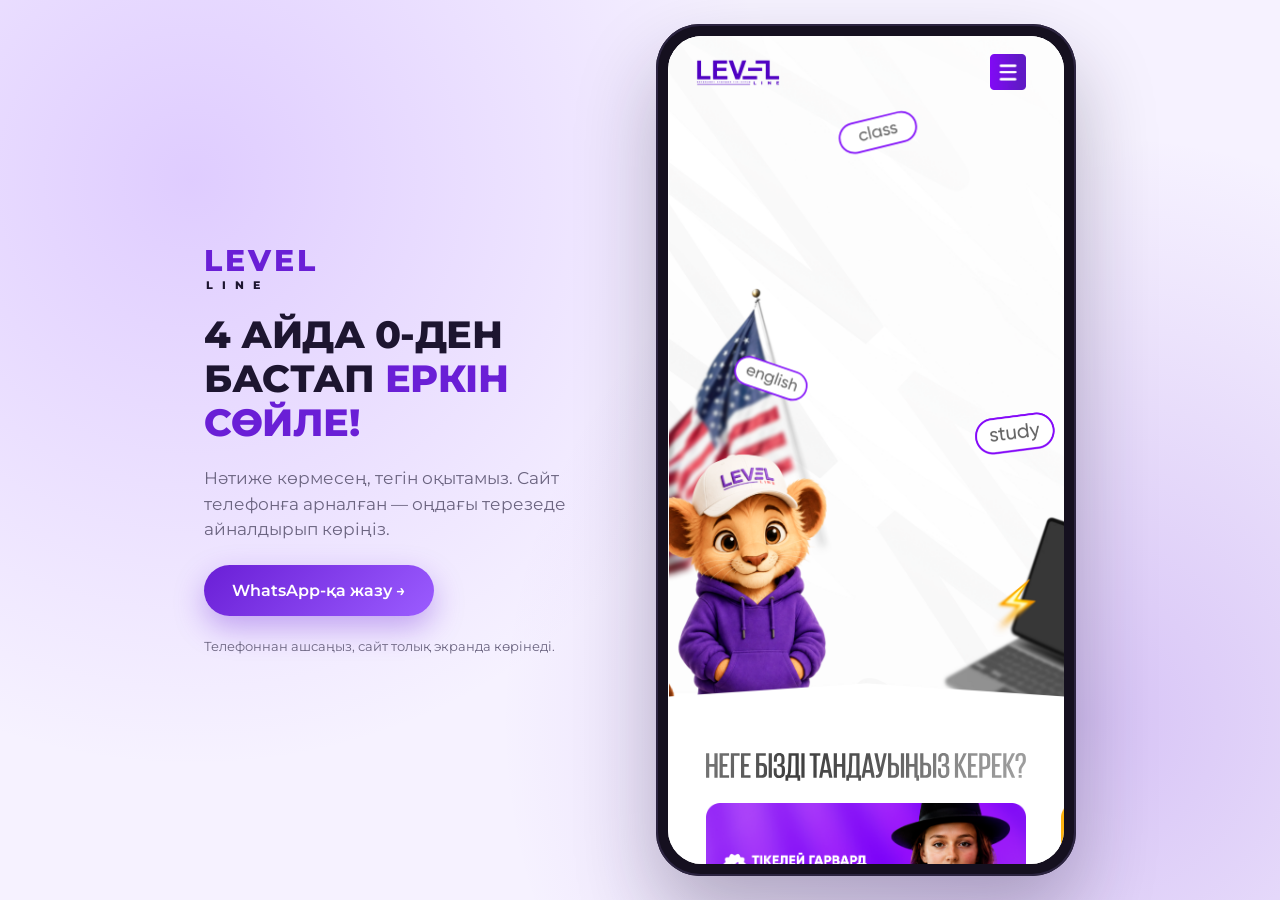
==== index.html @ 5b071d93 "LEVEL LINE сайтының Tilda-дан көшірмесі + компьютер нұсқасы Co-Authored-By: Claude Opus 5.5 <noreply" ====
<!DOCTYPE html> <html> <head><script>
(function(){
  var framed = window.self !== window.top;
  // Компьютерде (кең экран) — телефон терезесі бар бетке
  if (!framed && window.innerWidth >= 760) { location.replace('desktop.html' + location.hash); return; }
  // Терезе ішінде сыртқы сілтемелер (WhatsApp, YouTube) жаңа бетте ашылсын
  if (framed) document.addEventListener('click', function(e){
    var a = e.target.closest && e.target.closest('a[href^="http"]');
    if (a) a.target = '_blank';
  }, true);
})();
</script>
 <meta charset="utf-8" /> <meta http-equiv="Content-Type" content="text/html; charset=utf-8" /> <meta name="viewport" content="width=device-width, initial-scale=1.0" /> <!--metatextblock--> <title>LEVEL LINE</title> <meta property="og:url" content="./" /> <meta property="og:title" content="LEVEL LINE" /> <meta property="og:description" content="" /> <meta property="og:type" content="website" /> <link rel="canonical" href="./"> <!--/metatextblock--> <meta name="format-detection" content="telephone=no" /> <meta http-equiv="x-dns-prefetch-control" content="on"> <link rel="dns-prefetch" href="https://ws.tildacdn.com"> <link rel="dns-prefetch" href="https://static.tildacdn.pro"> <!--favicons--> <link rel="shortcut icon" href="img/tildafavicon.ico" type="image/x-icon"/> <!--/favicons--> <!-- Assets --> <script src="js/tilda-fallback-1.0.min.js" async charset="utf-8"></script> <link rel="stylesheet" href="css/tilda-grid-3.0.min.css" type="text/css" media="all" onerror="this.loaderr='y';"/> <link rel="stylesheet" href="css/tilda-blocks-page247518203.min.css" type="text/css" media="all" onerror="this.loaderr='y';" /> <link rel="preconnect" href="https://fonts.gstatic.com"> <link href="https://fonts.googleapis.com/css2?family=Montserrat:wght@100..900&subset=latin,cyrillic" rel="stylesheet"> <link rel="stylesheet" href="css/tilda-animation-2.0.min.css" type="text/css" media="all" onerror="this.loaderr='y';" /> <link rel="stylesheet" href="css/tilda-menusub-1.1.min.css" type="text/css" media="all" onerror="this.loaderr='y';" /> <link rel="stylesheet" href="css/tilda-menu-widgeticons-1.0.min.css" type="text/css" media="all" onerror="this.loaderr='y';" /> <link rel="stylesheet" href="css/tilda-slds-1.4.min.css" type="text/css" media="print" onload="this.media='all';" onerror="this.loaderr='y';" /> <noscript><link rel="stylesheet" href="css/tilda-slds-1.4.min.css" type="text/css" media="all" /></noscript> <link rel="stylesheet" href="css/tilda-zero-gallery-1.0.min.css" type="text/css" media="all" onerror="this.loaderr='y';" /> <script nomodule src="js/tilda-polyfill-1.0.min.js" charset="utf-8"></script> <script type="text/javascript">function t_onReady(func) {if(document.readyState!='loading') {func();} else {document.addEventListener('DOMContentLoaded',func);}}
function t_onFuncLoad(funcName,okFunc,time) {if(typeof window[funcName]==='function') {okFunc();} else {setTimeout(function() {t_onFuncLoad(funcName,okFunc,time);},(time||100));}}window.tildaApiServiceRootDomain="tildaapi.pro";function t396_initialScale(t){var e=document.getElementById("rec"+t);if(e){var i=e.querySelector(".t396__artboard");if(i){window.tn_scale_initial_window_width||(window.tn_scale_initial_window_width=document.documentElement.clientWidth);var a=window.tn_scale_initial_window_width,l=[],n,r=i.getAttribute("data-artboard-screens");if(r){r=r.split(",");for(var o=0;o<r.length;o++)l[o]=parseInt(r[o],10)}else l=[320,480,640,960,1200];for(var o=0;o<l.length;o++){var _=l[o];a>=_&&(n=_)}var d="edit"===window.allrecords.getAttribute("data-tilda-mode"),s="center"===t396_scaleInitial__getFieldValue(i,"valign",n,l),c="grid"===t396_scaleInitial__getFieldValue(i,"upscale",n,l),u=t396_scaleInitial__getFieldValue(i,"height_vh",n,l),g=t396_scaleInitial__getFieldValue(i,"height",n,l),w=!!window.opr&&!!window.opr.addons||!!window.opera||-1!==navigator.userAgent.indexOf(" OPR/");if(!d&&s&&!c&&!u&&g&&!w){var f=parseFloat((a/n).toFixed(3)),h=[i,i.querySelector(".t396__carrier"),i.querySelector(".t396__filter")],v=Math.floor(parseInt(g,10)*f)+"px",p;i.style.setProperty("--initial-scale-height",v);for(var o=0;o<h.length;o++)h[o].style.setProperty("height","var(--initial-scale-height)");t396_scaleInitial__getElementsToScale(i,n,l).forEach((function(t){t.style.zoom=f}))}}}}function t396_scaleInitial__getElementsToScale(t,e,i){return t?Array.prototype.slice.call(t.children).filter((function(t){if(!t)return!1;if(!t.classList.contains("t396__elem")&&!t.classList.contains("t396__group"))return!1;if(!t.querySelector(".tn-molecule, .tn-atom"))return!1;var a=!t.getAttribute("data-elem-type")&&t.classList.contains("tn-group"),l=t396_scaleInitial__getFieldValue(t,"container",e,i);return!l&&a&&(l="grid"),"grid"===l})):[]}function t396_scaleInitial__getFieldValue(t,e,i,a){if(!t)return null;var l=a[a.length-1],n=t.getAttribute(t396_scaleInitial__getFieldAttribute(t,e,i,l));if(null===n)for(var r=0;r<a.length;r++){var o=a[r];if(!(o<=i)&&null!==(n=t.getAttribute(t396_scaleInitial__getFieldAttribute(t,e,o,l))))break}return n}function t396_scaleInitial__getFieldAttribute(t,e,i,a){var l=["widthmode","heightmode","flex"],n=t.classList.contains("t396__artboard"),r=!n&&t.classList.contains("tn-group"),o="data-field-";n&&(o="data-artboard-"),r&&(o="data-group-");var _="-value",d;return(n||r&&-1!==l.indexOf(e))&&(_=""),o+e+(i===a?"":"-res-"+i)+_}window.TN_SCALE_INITIAL_VER="1.0",window.tn_scale_initial_window_width=null;if(navigator.userAgent.indexOf('Android')!==-1) {var l=document.createElement('link');l.rel='stylesheet';l.href='css/fonts-arial.css';l.media='all';document.getElementsByTagName('head')[0].appendChild(l);}</script> <script src="js/jquery-1.10.2.min.js" charset="utf-8" onerror="this.loaderr='y';"></script> <script src="js/tilda-scripts-3.0.min.js" charset="utf-8" defer onerror="this.loaderr='y';"></script> <script src="js/tilda-blocks-page247518203.min.js" charset="utf-8" async onerror="this.loaderr='y';"></script> <script src="js/tilda-lazyload-1.0.min.js" charset="utf-8" async onerror="this.loaderr='y';"></script> <script src="js/tilda-animation-2.0.min.js" charset="utf-8" async onerror="this.loaderr='y';"></script> <script src="js/tilda-zero-1.2.min.js" charset="utf-8" async onerror="this.loaderr='y';"></script> <script src="js/tilda-menusub-1.1.min.js" charset="utf-8" async onerror="this.loaderr='y';"></script> <script src="js/tilda-menu-1.1.min.js" charset="utf-8" async onerror="this.loaderr='y';"></script> <script src="js/tilda-menu-widgeticons-1.0.min.js" charset="utf-8" async onerror="this.loaderr='y';"></script> <script src="js/tilda-slds-1.4.min.js" charset="utf-8" async onerror="this.loaderr='y';"></script> <script src="js/tilda-zero-gallery-1.0.min.js" charset="utf-8" async onerror="this.loaderr='y';"></script> <script src="js/hammer.min.js" charset="utf-8" async onerror="this.loaderr='y';"></script> <script src="js/tilda-animation-sbs-1.0.min.js" charset="utf-8" async onerror="this.loaderr='y';"></script> <script src="js/tilda-zero-scale-1.0.min.js" charset="utf-8" async onerror="this.loaderr='y';"></script> <script src="js/tilda-events-1.0.min.js" charset="utf-8" async onerror="this.loaderr='y';"></script> <script type="text/javascript">window.dataLayer=window.dataLayer||[];</script> <script type="text/javascript">(function() {var ttt='cebo';var tt='oog';var re=new RegExp("bot|g" + tt + "le|yandex|baidu|bing|msn|duckduckbot|teoma|slurp|crawler|spider|robot|crawling|fa" + ttt + "ok|lighthouse","i");if((re.test(navigator.userAgent))===false&&typeof(sessionStorage)!='undefined'&&sessionStorage.getItem('visited')!=='y'&&document.visibilityState){var style=document.createElement('style');style.type='text/css';style.innerHTML='@media screen and (min-width: 980px) {.t-records {opacity: 0;}.t-records_animated {-webkit-transition: opacity ease-in-out .2s;-moz-transition: opacity ease-in-out .2s;-o-transition: opacity ease-in-out .2s;transition: opacity ease-in-out .2s;}.t-records.t-records_visible {opacity: 1;}}';document.getElementsByTagName('head')[0].appendChild(style);function t_setvisRecs(){var alr=document.querySelectorAll('.t-records');Array.prototype.forEach.call(alr,function(el) {el.classList.add("t-records_animated");});setTimeout(function() {Array.prototype.forEach.call(alr,function(el) {el.classList.add("t-records_visible");});sessionStorage.setItem("visited","y");},400);}
document.addEventListener('DOMContentLoaded',t_setvisRecs);}})();</script></head> <body class="t-body" style="margin:0;"> <!--allrecords--> <div id="allrecords" class="t-records" data-hook="blocks-collection-content-node" data-tilda-project-id="7653613" data-tilda-page-id="247518203" data-tilda-page-alias="main" data-tilda-formskey="fed1aa3fed8751dc71270c6757653613" data-tilda-cookie="no" data-tilda-lazy="yes" data-tilda-root-zone="pro" data-tilda-project-country="KZ"> <div id="rec4166453003" class="r t-rec t-screenmax-480px" style=" " data-animationappear="off" data-record-type="396" data-screen-max="480px"> <!-- T396 --> <style>#rec4166453003 .t396__artboard{height:550px;background-color:#ffffff;overflow-x:hidden;overflow-y:auto;}#rec4166453003 .t396__filter{height:550px;}#rec4166453003 .t396__carrier{height:550px;background-position:center center;background-attachment:scroll;background-size:cover;background-repeat:no-repeat;}@media screen and (max-width:1199px){#rec4166453003 .t396__artboard,#rec4166453003 .t396__filter,#rec4166453003 .t396__carrier{}#rec4166453003 .t396__filter{}#rec4166453003 .t396__carrier{background-attachment:scroll;}}@media screen and (max-width:959px){#rec4166453003 .t396__artboard,#rec4166453003 .t396__filter,#rec4166453003 .t396__carrier{}#rec4166453003 .t396__filter{}#rec4166453003 .t396__carrier{background-attachment:scroll;}}@media screen and (max-width:639px){#rec4166453003 .t396__artboard,#rec4166453003 .t396__filter,#rec4166453003 .t396__carrier{}#rec4166453003 .t396__filter{}#rec4166453003 .t396__carrier{background-attachment:scroll;}}@media screen and (max-width:479px){#rec4166453003 .t396__artboard,#rec4166453003 .t396__filter,#rec4166453003 .t396__carrier{height:680px;}#rec4166453003 .t396__filter{}#rec4166453003 .t396__carrier{background-attachment:scroll;}}#rec4166453003 .tn-elem[data-elem-id="1790221328390"]{z-index:3;top:0px;left:calc(50% - 600px + -591px);width:310px;height:auto;}#rec4166453003 .tn-elem[data-elem-id="1790221328390"] .tn-atom{border-radius:0px 0px 0px 0px;background-position:center center;border-width:var(--t396-borderwidth,0);border-style:var(--t396-borderstyle,solid);border-color:var(--t396-bordercolor,transparent);transition:background-color var(--t396-speedhover,0s) ease-in-out,color var(--t396-speedhover,0s) ease-in-out,border-color var(--t396-speedhover,0s) ease-in-out,box-shadow var(--t396-shadowshoverspeed,0.2s) ease-in-out;}#rec4166453003 .tn-elem[data-elem-id="1790221328390"] .tn-atom__img{border-radius:0px 0px 0px 0px;object-position:center center;}@media screen and (max-width:1199px){#rec4166453003 .tn-elem[data-elem-id="1790221328390"]{display:table;top:26px;left:calc(50% - 480px + -435px);height:auto;}}@media screen and (max-width:959px){#rec4166453003 .tn-elem[data-elem-id="1790221328390"]{display:table;top:11px;left:calc(50% - 320px + -586px);height:auto;}}@media screen and (max-width:639px){#rec4166453003 .tn-elem[data-elem-id="1790221328390"]{display:table;top:-26px;left:calc(50% - 240px + -489px);height:auto;}}@media screen and (max-width:479px){#rec4166453003 .tn-elem[data-elem-id="1790221328390"]{display:table;left:calc(50% - 160px + -37px);width:395px;height:auto;}}#rec4166453003 .tn-elem[data-elem-id="1790221361205"]{z-index:3;top:20px;left:calc(50% - 600px + -635px);width:200px;height:auto;}#rec4166453003 .tn-elem[data-elem-id="1790221361205"] .tn-atom{border-radius:0px 0px 0px 0px;background-position:center center;border-width:var(--t396-borderwidth,0);border-style:var(--t396-borderstyle,solid);border-color:var(--t396-bordercolor,transparent);transition:background-color var(--t396-speedhover,0s) ease-in-out,color var(--t396-speedhover,0s) ease-in-out,border-color var(--t396-speedhover,0s) ease-in-out,box-shadow var(--t396-shadowshoverspeed,0.2s) ease-in-out;}#rec4166453003 .tn-elem[data-elem-id="1790221361205"] .tn-atom__img{border-radius:0px 0px 0px 0px;object-position:center center;}@media screen and (max-width:1199px){#rec4166453003 .tn-elem[data-elem-id="1790221361205"]{display:table;top:46px;left:calc(50% - 480px + -479px);height:auto;}}@media screen and (max-width:959px){#rec4166453003 .tn-elem[data-elem-id="1790221361205"]{display:table;top:31px;left:calc(50% - 320px + -630px);height:auto;}}@media screen and (max-width:639px){#rec4166453003 .tn-elem[data-elem-id="1790221361205"]{display:table;top:-6px;left:calc(50% - 240px + -533px);height:auto;}}@media screen and (max-width:479px){#rec4166453003 .tn-elem[data-elem-id="1790221361205"]{display:table;top:18px;left:calc(50% - 160px + 284px);width:36px;height:auto;}}#rec4166453003 .tn-elem[data-elem-id="1790221508672"]{text-align:center;z-index:3;top:71px;left:calc(50% - 600px + -1007px);width:351px;height:439px;}#rec4166453003 .tn-elem[data-elem-id="1790221508672"] .tn-atom{font-size:14px;font-family:var(--t-text-font,Arial);line-height:1.55;font-weight:400;border-radius:calc(0px * var(--zoom,1)) calc(0px * var(--zoom,1)) calc(0px * var(--zoom,1)) calc(0px * var(--zoom,1));background-position:center center;border-width:var(--t396-borderwidth,0);border-style:var(--t396-borderstyle,solid);border-color:var(--t396-bordercolor,transparent);transition:background-color var(--t396-speedhover,0s) ease-in-out,color var(--t396-speedhover,0s) ease-in-out,border-color var(--t396-speedhover,0s) ease-in-out,box-shadow var(--t396-shadowshoverspeed,0.2s) ease-in-out;}#rec4166453003 .tn-elem[data-elem-id="1790221508672"] .t-slds__main{border-radius:calc(0px * var(--zoom,1)) calc(0px * var(--zoom,1)) calc(0px * var(--zoom,1)) calc(0px * var(--zoom,1));border-style:solid;transition:box-shadow var(--t396-shadowshoverspeed,0.2s) ease-in-out;}@media screen and (max-width:1199px){#rec4166453003 .tn-elem[data-elem-id="1790221508672"]{display:table;top:97px;left:calc(50% - 480px + -851px);}#rec4166453003 .tn-elem[data-elem-id="1790221508672"] .tn-atom__slds-img{background-size:cover;}}@media screen and (max-width:959px){#rec4166453003 .tn-elem[data-elem-id="1790221508672"]{display:table;top:82px;left:calc(50% - 320px + -1002px);}#rec4166453003 .tn-elem[data-elem-id="1790221508672"] .tn-atom__slds-img{background-size:cover;}}@media screen and (max-width:639px){#rec4166453003 .tn-elem[data-elem-id="1790221508672"]{display:table;top:45px;left:calc(50% - 240px + -905px);}#rec4166453003 .tn-elem[data-elem-id="1790221508672"] .tn-atom__slds-img{background-size:cover;}}@media screen and (max-width:479px){#rec4166453003 .tn-elem[data-elem-id="1790221508672"]{display:table;top:284px;left:calc(50% - 160px + 90px);width:258px;height:324px;}#rec4166453003 .tn-elem[data-elem-id="1790221508672"] .tn-atom__slds-img{background-size:cover;}}#rec4166453003 .tn-elem[data-elem-id="1790221470407"]{z-index:3;top:20px;left:calc(50% - 600px + -635px);width:200px;height:auto;}#rec4166453003 .tn-elem[data-elem-id="1790221470407"] .tn-atom{border-radius:0px 0px 0px 0px;background-position:center center;border-width:var(--t396-borderwidth,0);border-style:var(--t396-borderstyle,solid);border-color:var(--t396-bordercolor,transparent);transition:background-color var(--t396-speedhover,0s) ease-in-out,color var(--t396-speedhover,0s) ease-in-out,border-color var(--t396-speedhover,0s) ease-in-out,box-shadow var(--t396-shadowshoverspeed,0.2s) ease-in-out;}#rec4166453003 .tn-elem[data-elem-id="1790221470407"] .tn-atom__img{border-radius:0px 0px 0px 0px;object-position:center center;}@media screen and (max-width:1199px){#rec4166453003 .tn-elem[data-elem-id="1790221470407"]{display:table;top:46px;left:calc(50% - 480px + -479px);height:auto;}}@media screen and (max-width:959px){#rec4166453003 .tn-elem[data-elem-id="1790221470407"]{display:table;top:31px;left:calc(50% - 320px + -630px);height:auto;}}@media screen and (max-width:639px){#rec4166453003 .tn-elem[data-elem-id="1790221470407"]{display:table;top:-6px;left:calc(50% - 240px + -533px);height:auto;}}@media screen and (max-width:479px){#rec4166453003 .tn-elem[data-elem-id="1790221470407"]{display:table;top:579px;left:calc(50% - 160px + 40px);width:240px;height:auto;}}#rec4166453003 .tn-elem[data-elem-id="1790221730567"]{z-index:3;top:20px;left:calc(50% - 600px + -635px);width:200px;height:auto;}#rec4166453003 .tn-elem[data-elem-id="1790221730567"] .tn-atom{border-radius:0px 0px 0px 0px;background-position:center center;border-width:var(--t396-borderwidth,0);border-style:var(--t396-borderstyle,solid);border-color:var(--t396-bordercolor,transparent);transition:background-color var(--t396-speedhover,0s) ease-in-out,color var(--t396-speedhover,0s) ease-in-out,border-color var(--t396-speedhover,0s) ease-in-out,box-shadow var(--t396-shadowshoverspeed,0.2s) ease-in-out;}#rec4166453003 .tn-elem[data-elem-id="1790221730567"] .tn-atom__img{border-radius:0px 0px 0px 0px;object-position:center center;}@media screen and (max-width:1199px){#rec4166453003 .tn-elem[data-elem-id="1790221730567"]{display:table;top:46px;left:calc(50% - 480px + -479px);height:auto;}}@media screen and (max-width:959px){#rec4166453003 .tn-elem[data-elem-id="1790221730567"]{display:table;top:31px;left:calc(50% - 320px + -630px);height:auto;}}@media screen and (max-width:639px){#rec4166453003 .tn-elem[data-elem-id="1790221730567"]{display:table;top:-6px;left:calc(50% - 240px + -533px);height:auto;}}@media screen and (max-width:479px){#rec4166453003 .tn-elem[data-elem-id="1790221730567"]{display:table;top:128px;left:calc(50% - 160px + -37px);width:395px;height:auto;}}#rec4166453003 .tn-elem[data-elem-id="1790222371868000048"]{z-index:3;top:40px;left:calc(50% - 600px + -616px);width:200px;height:auto;}#rec4166453003 .tn-elem.t396__elem--anim-hidden[data-elem-id="1790222371868000048"]{opacity:0;}#rec4166453003 .tn-elem[data-elem-id="1790222371868000048"] .tn-atom{border-radius:0px 0px 0px 0px;background-position:center center;border-width:var(--t396-borderwidth,0);border-style:var(--t396-borderstyle,solid);border-color:var(--t396-bordercolor,transparent);transition:background-color var(--t396-speedhover,0s) ease-in-out,color var(--t396-speedhover,0s) ease-in-out,border-color var(--t396-speedhover,0s) ease-in-out,box-shadow var(--t396-shadowshoverspeed,0.2s) ease-in-out;}#rec4166453003 .tn-elem[data-elem-id="1790222371868000048"] .tn-atom__img{border-radius:0px 0px 0px 0px;object-position:center center;}@media screen and (max-width:1199px){#rec4166453003 .tn-elem[data-elem-id="1790222371868000048"]{display:table;top:66px;left:calc(50% - 480px + -460px);height:auto;}}@media screen and (max-width:959px){#rec4166453003 .tn-elem[data-elem-id="1790222371868000048"]{display:table;top:51px;left:calc(50% - 320px + -611px);height:auto;}}@media screen and (max-width:639px){#rec4166453003 .tn-elem[data-elem-id="1790222371868000048"]{display:table;top:14px;left:calc(50% - 240px + -514px);height:auto;}}@media screen and (max-width:479px){#rec4166453003 .tn-elem[data-elem-id="1790222371868000048"]{display:table;top:376px;left:calc(50% - 160px + 270px);width:78px;height:auto;}#rec4166453003 .tn-elem[data-elem-id="1790222371868000048"] .tn-atom{background-size:cover;-webkit-transform:rotate(0deg);-moz-transform:rotate(0deg);transform:rotate(0deg);}}#rec4166453003 .tn-elem[data-elem-id="1790222363646000047"]{z-index:3;top:30px;left:calc(50% - 600px + -626px);width:200px;height:auto;}#rec4166453003 .tn-elem.t396__elem--anim-hidden[data-elem-id="1790222363646000047"]{opacity:0;}#rec4166453003 .tn-elem[data-elem-id="1790222363646000047"] .tn-atom{border-radius:0px 0px 0px 0px;background-position:center center;border-width:var(--t396-borderwidth,0);border-style:var(--t396-borderstyle,solid);border-color:var(--t396-bordercolor,transparent);transition:background-color var(--t396-speedhover,0s) ease-in-out,color var(--t396-speedhover,0s) ease-in-out,border-color var(--t396-speedhover,0s) ease-in-out,box-shadow var(--t396-shadowshoverspeed,0.2s) ease-in-out;}#rec4166453003 .tn-elem[data-elem-id="1790222363646000047"] .tn-atom__img{border-radius:0px 0px 0px 0px;object-position:center center;}@media screen and (max-width:1199px){#rec4166453003 .tn-elem[data-elem-id="1790222363646000047"]{display:table;top:56px;left:calc(50% - 480px + -470px);height:auto;}}@media screen and (max-width:959px){#rec4166453003 .tn-elem[data-elem-id="1790222363646000047"]{display:table;top:41px;left:calc(50% - 320px + -621px);height:auto;}}@media screen and (max-width:639px){#rec4166453003 .tn-elem[data-elem-id="1790222363646000047"]{display:table;top:4px;left:calc(50% - 240px + -524px);height:auto;}}@media screen and (max-width:479px){#rec4166453003 .tn-elem[data-elem-id="1790222363646000047"]{display:table;top:310px;left:calc(50% - 160px + 24px);width:82px;height:auto;}#rec4166453003 .tn-elem[data-elem-id="1790222363646000047"] .tn-atom{background-size:cover;-webkit-transform:rotate(0deg);-moz-transform:rotate(0deg);transform:rotate(0deg);}}#rec4166453003 .tn-elem[data-elem-id="1790222348241"]{z-index:3;top:185px;left:calc(50% - 600px + -388px);width:200px;height:auto;}#rec4166453003 .tn-elem.t396__elem--anim-hidden[data-elem-id="1790222348241"]{opacity:0;}#rec4166453003 .tn-elem[data-elem-id="1790222348241"] .tn-atom{border-radius:0px 0px 0px 0px;background-position:center center;border-width:var(--t396-borderwidth,0);border-style:var(--t396-borderstyle,solid);border-color:var(--t396-bordercolor,transparent);transition:background-color var(--t396-speedhover,0s) ease-in-out,color var(--t396-speedhover,0s) ease-in-out,border-color var(--t396-speedhover,0s) ease-in-out,box-shadow var(--t396-shadowshoverspeed,0.2s) ease-in-out;}#rec4166453003 .tn-elem[data-elem-id="1790222348241"] .tn-atom__img{border-radius:0px 0px 0px 0px;object-position:center center;}@media screen and (max-width:1199px){#rec4166453003 .tn-elem[data-elem-id="1790222348241"]{display:table;top:211px;left:calc(50% - 480px + -232px);height:auto;}}@media screen and (max-width:959px){#rec4166453003 .tn-elem[data-elem-id="1790222348241"]{display:table;top:196px;left:calc(50% - 320px + -383px);height:auto;}}@media screen and (max-width:639px){#rec4166453003 .tn-elem[data-elem-id="1790222348241"]{display:table;top:159px;left:calc(50% - 240px + -286px);height:auto;}}@media screen and (max-width:479px){#rec4166453003 .tn-elem[data-elem-id="1790222348241"]{display:table;top:74px;left:calc(50% - 160px + 133px);width:78px;height:auto;}#rec4166453003 .tn-elem[data-elem-id="1790222348241"] .tn-atom{background-size:cover;-webkit-transform:rotate(0deg);-moz-transform:rotate(0deg);transform:rotate(0deg);}}</style> <div class='t396'> <div class="t396__artboard" data-artboard-recid="4166453003" data-artboard-screens="320,480,640,960,1200" data-artboard-height="550" data-artboard-valign="center" data-artboard-upscale="grid" data-artboard-ovrflw="custom" data-artboard-height-res-320="680"> <div class="t396__carrier" data-artboard-recid="4166453003"></div> <div class="t396__filter" data-artboard-recid="4166453003"></div> <div class='t396__elem tn-elem tn-elem__41664530031790221328390' data-elem-id='1790221328390' data-elem-type='image' data-field-top-value="0" data-field-left-value="-591" data-field-height-value="551" data-field-width-value="310" data-field-axisy-value="top" data-field-axisx-value="left" data-field-container-value="grid" data-field-topunits-value="px" data-field-leftunits-value="px" data-field-heightunits-value="px" data-field-widthunits-value="px" data-field-imagefit-value="auto" data-field-filewidth-value="1680" data-field-fileheight-value="2986" data-field-heightmode-value="hug" data-field-left-res-320-value="-37" data-field-height-res-320-value="702" data-field-width-res-320-value="395" data-field-top-res-480-value="-26" data-field-left-res-480-value="-489" data-field-height-res-480-value="551" data-field-top-res-640-value="11" data-field-left-res-640-value="-586" data-field-height-res-640-value="551" data-field-top-res-960-value="26" data-field-left-res-960-value="-435" data-field-height-res-960-value="551"> <div class='tn-atom'> <img class='tn-atom__img t-img' data-original='images/tild3235-6436-4831-b231-383761363238/Instagram_story_-_3.png'
src='images/thumbs/tild3235-6436-4831-b231-383761363238/resize-20x/Instagram_story_-_3.png'
alt='' imgfield='tn_img_1790221328390'
/> </div> </div> <div class='t396__elem tn-elem tn-elem__41664530031790221361205' data-elem-id='1790221361205' data-elem-type='image' data-field-top-value="20" data-field-left-value="-635" data-field-height-value="200" data-field-width-value="200" data-field-axisy-value="top" data-field-axisx-value="left" data-field-container-value="grid" data-field-topunits-value="px" data-field-leftunits-value="px" data-field-heightunits-value="px" data-field-widthunits-value="px" data-field-imagefit-value="auto" data-field-filewidth-value="75" data-field-fileheight-value="75" data-field-heightmode-value="hug" data-field-top-res-320-value="18" data-field-left-res-320-value="284" data-field-height-res-320-value="36" data-field-width-res-320-value="36" data-field-top-res-480-value="-6" data-field-left-res-480-value="-533" data-field-height-res-480-value="200" data-field-top-res-640-value="31" data-field-left-res-640-value="-630" data-field-height-res-640-value="200" data-field-top-res-960-value="46" data-field-left-res-960-value="-479" data-field-height-res-960-value="200"> <a class='tn-atom'
href="#menuopen"> <img class='tn-atom__img t-img' data-original='images/tild3537-3364-4664-a532-623562333763/Group_48098593.png'
src='images/thumbs/tild3537-3364-4664-a532-623562333763/resize-20x/Group_48098593.png'
alt='' imgfield='tn_img_1790221361205'
/> </a> </div> <div class='t396__elem tn-elem tn-elem__41664530031790221508672 t-animate' data-elem-id='1790221508672' data-elem-type='gallery' data-field-top-value="71" data-field-left-value="-1007" data-field-height-value="439" data-field-width-value="351" data-field-axisy-value="top" data-field-axisx-value="left" data-field-container-value="grid" data-field-topunits-value="px" data-field-leftunits-value="px" data-field-heightunits-value="px" data-field-widthunits-value="px" data-animate-style="fadeindown" data-animate-duration="1" data-animate-distance="100" data-animate-mobile="y" data-field-fontsize-value="14" data-field-top-res-320-value="284" data-field-left-res-320-value="90" data-field-height-res-320-value="324" data-field-width-res-320-value="258" data-field-top-res-480-value="45" data-field-left-res-480-value="-905" data-field-top-res-640-value="82" data-field-left-res-640-value="-1002" data-field-top-res-960-value="97" data-field-left-res-960-value="-851" data-field-imgs-value="[{&quot;lid&quot;:&quot;1790221508673000001&quot;,&quot;li_img&quot;:&quot;images/tild3033-3535-4561-a239-333138353434/Group_48098589.png&quot;,&quot;li_imgalt&quot;:&quot;&quot;,&quot;li_imgtitle&quot;:&quot;&quot;,&quot;li_youtube&quot;:&quot;&quot;,&quot;li_vimeo&quot;:&quot;&quot;,&quot;li_imgurl&quot;:&quot;&quot;,&quot;li_imgtarget&quot;:&quot;&quot;,&quot;li_imgnofollow&quot;:&quot;&quot;,&quot;li_rutube&quot;:&quot;&quot;,&quot;li_vkvideo&quot;:&quot;&quot;,&quot;li_kinescope&quot;:&quot;&quot;,&quot;li_iframe&quot;:&quot;&quot;},{&quot;lid&quot;:&quot;1790221508673000002&quot;,&quot;li_img&quot;:&quot;images/tild3461-3137-4039-b264-613463313436/Group_48098589-1.png&quot;,&quot;li_imgalt&quot;:&quot;&quot;,&quot;li_imgtitle&quot;:&quot;&quot;,&quot;li_youtube&quot;:&quot;&quot;,&quot;li_vimeo&quot;:&quot;&quot;,&quot;li_imgurl&quot;:&quot;&quot;,&quot;li_imgtarget&quot;:&quot;&quot;,&quot;li_imgnofollow&quot;:&quot;&quot;,&quot;li_rutube&quot;:&quot;&quot;,&quot;li_vkvideo&quot;:&quot;&quot;,&quot;li_kinescope&quot;:&quot;&quot;,&quot;li_iframe&quot;:&quot;&quot;},{&quot;lid&quot;:&quot;tild3264-6663-4264-b362-633565613234&quot;,&quot;li_img&quot;:&quot;images/tild3264-6663-4264-b362-633565613234/Group_48098590.png&quot;,&quot;li_imgalt&quot;:&quot;&quot;,&quot;li_imgtitle&quot;:&quot;&quot;,&quot;li_imgurl&quot;:&quot;&quot;,&quot;li_imgtarget&quot;:&quot;&quot;,&quot;li_imgnofollow&quot;:&quot;&quot;,&quot;li_youtube&quot;:&quot;&quot;,&quot;li_vimeo&quot;:&quot;&quot;,&quot;li_webm&quot;:&quot;&quot;,&quot;li_mp4&quot;:&quot;&quot;,&quot;li_rutube&quot;:&quot;&quot;,&quot;li_vkvideo&quot;:&quot;&quot;,&quot;li_kinescope&quot;:&quot;&quot;,&quot;li_iframe&quot;:&quot;&quot;,&quot;li_hash&quot;:&quot;&quot;},{&quot;lid&quot;:&quot;tild3736-6661-4965-a364-386232636163&quot;,&quot;li_img&quot;:&quot;images/tild3736-6661-4965-a364-386232636163/Group_48098591.png&quot;,&quot;li_imgalt&quot;:&quot;&quot;,&quot;li_imgtitle&quot;:&quot;&quot;,&quot;li_imgurl&quot;:&quot;&quot;,&quot;li_imgtarget&quot;:&quot;&quot;,&quot;li_imgnofollow&quot;:&quot;&quot;,&quot;li_youtube&quot;:&quot;&quot;,&quot;li_vimeo&quot;:&quot;&quot;,&quot;li_webm&quot;:&quot;&quot;,&quot;li_mp4&quot;:&quot;&quot;,&quot;li_rutube&quot;:&quot;&quot;,&quot;li_vkvideo&quot;:&quot;&quot;,&quot;li_kinescope&quot;:&quot;&quot;,&quot;li_iframe&quot;:&quot;&quot;,&quot;li_hash&quot;:&quot;&quot;},{&quot;lid&quot;:&quot;tild3235-3831-4437-a362-363630633639&quot;,&quot;li_img&quot;:&quot;images/tild3235-3831-4437-a362-363630633639/Group_48098592.png&quot;,&quot;li_imgalt&quot;:&quot;&quot;,&quot;li_imgtitle&quot;:&quot;&quot;,&quot;li_imgurl&quot;:&quot;&quot;,&quot;li_imgtarget&quot;:&quot;&quot;,&quot;li_imgnofollow&quot;:&quot;&quot;,&quot;li_youtube&quot;:&quot;&quot;,&quot;li_vimeo&quot;:&quot;&quot;,&quot;li_webm&quot;:&quot;&quot;,&quot;li_mp4&quot;:&quot;&quot;,&quot;li_rutube&quot;:&quot;&quot;,&quot;li_vkvideo&quot;:&quot;&quot;,&quot;li_kinescope&quot;:&quot;&quot;,&quot;li_iframe&quot;:&quot;&quot;,&quot;li_hash&quot;:&quot;&quot;}]" data-field-slds_autoplay-value="4" data-field-slds_playiconcolor-value="#ffffff" data-field-slds_stretch-value="cover" data-field-slds_imgposition-value="right bottom" data-field-slds_loop-value="loop" data-field-slds_arrowtype-value="1" data-field-slds_arrowalign-value="center" data-field-slds_arrowbetweenmargin-value="10" data-field-slds_playiconsize-value="70" data-field-slds_dotssize-value="8" data-field-slds_dotscontrols-value="none" data-field-slds_arrowcontrols-value="none" data-field-slds_arrowsize-value="s" data-field-slds_arrowlinesize-value="1" data-field-slds_captiontopmargin-value="20" data-field-slds_dotsvmargin-value="10" data-field-slds_captionwidth-value="80" data-field-slds_arrowhmargin-value="20" data-field-slds_dotshmargin-value="15" data-field-slds_arrowvmargin-value="10" data-field-borderstyle-value="solid"> <div class='tn-atom tn-atom__gallery'></div> </div> <div class='t396__elem tn-elem tn-elem__41664530031790221470407 t-animate' data-elem-id='1790221470407' data-elem-type='image' data-field-top-value="20" data-field-left-value="-635" data-field-height-value="55" data-field-width-value="200" data-field-axisy-value="top" data-field-axisx-value="left" data-field-container-value="grid" data-field-topunits-value="px" data-field-leftunits-value="px" data-field-heightunits-value="px" data-field-widthunits-value="px" data-animate-style="fadeindown" data-animate-duration="1" data-animate-distance="100" data-animate-mobile="y" data-field-imagefit-value="auto" data-field-filewidth-value="589" data-field-fileheight-value="162" data-field-heightmode-value="hug" data-field-top-res-320-value="579" data-field-left-res-320-value="40" data-field-height-res-320-value="66" data-field-width-res-320-value="240" data-field-top-res-480-value="-6" data-field-left-res-480-value="-533" data-field-height-res-480-value="55" data-field-top-res-640-value="31" data-field-left-res-640-value="-630" data-field-height-res-640-value="55" data-field-top-res-960-value="46" data-field-left-res-960-value="-479" data-field-height-res-960-value="55"> <a class='tn-atom'
href="https://api.whatsapp.com/send/?phone=77004537501&amp;text&amp;type=phone_number&amp;app_absent=0&amp;utm_source=ig"> <img class='tn-atom__img t-img' data-original='images/tild6530-6234-4639-a363-326633356563/photo.png'
src='images/thumbs/tild6530-6234-4639-a363-326633356563/resize-20x/photo.png'
alt='' imgfield='tn_img_1790221470407'
/> </a> </div> <div class='t396__elem tn-elem tn-elem__41664530031790221730567 t-animate' data-elem-id='1790221730567' data-elem-type='image' data-field-top-value="20" data-field-left-value="-635" data-field-height-value="89" data-field-width-value="200" data-field-axisy-value="top" data-field-axisx-value="left" data-field-container-value="grid" data-field-topunits-value="px" data-field-leftunits-value="px" data-field-heightunits-value="px" data-field-widthunits-value="px" data-animate-style="fadeindown" data-animate-duration="1" data-animate-distance="100" data-animate-mobile="y" data-field-imagefit-value="auto" data-field-filewidth-value="1059" data-field-fileheight-value="469" data-field-heightmode-value="hug" data-field-top-res-320-value="128" data-field-left-res-320-value="-37" data-field-height-res-320-value="175" data-field-width-res-320-value="395" data-field-top-res-480-value="-6" data-field-left-res-480-value="-533" data-field-height-res-480-value="89" data-field-top-res-640-value="31" data-field-left-res-640-value="-630" data-field-height-res-640-value="89" data-field-top-res-960-value="46" data-field-left-res-960-value="-479" data-field-height-res-960-value="89"> <div class='tn-atom'> <img class='tn-atom__img t-img' data-original='images/tild6637-6361-4333-a531-356433663665/Group_48098056.svg'
src='images/tild6637-6361-4333-a531-356433663665/Group_48098056.svg'
alt='' imgfield='tn_img_1790221730567'
/> </div> </div> <div class='t396__elem tn-elem tn-elem__41664530031790222371868000048 ' data-elem-id='1790222371868000048' data-elem-type='image' data-field-top-value="40" data-field-left-value="-616" data-field-height-value="110" data-field-width-value="200" data-field-axisy-value="top" data-field-axisx-value="left" data-field-container-value="grid" data-field-topunits-value="px" data-field-leftunits-value="px" data-field-heightunits-value="px" data-field-widthunits-value="px" data-animate-mobile="y" data-animate-sbs-event="intoview" data-animate-sbs-trg="1" data-animate-sbs-trgofst="0" data-animate-sbs-opts="[{'mx':0,'my':0,'sx':1,'sy':1,'op':1,'ro':0,'ti':0,'ea':'0','dt':0},{'mx':0,'my':0,'sx':1.12,'sy':1.12,'op':1,'ro':0,'ti':1000,'ea':'easeInOut','dt':0},{'mx':0,'my':0,'sx':0.94,'sy':0.94,'op':1,'ro':0,'ti':1000,'ea':'easeInOut','dt':300},{'mx':0,'my':0,'sx':1.08,'sy':1.08,'op':1,'ro':0,'ti':1000,'ea':'easeInOut','dt':300}]" data-field-imagefit-value="auto" data-field-filewidth-value="168" data-field-fileheight-value="92" data-field-heightmode-value="hug" data-field-top-res-320-value="376" data-field-left-res-320-value="270" data-field-height-res-320-value="43" data-field-width-res-320-value="78" data-field-top-res-480-value="14" data-field-left-res-480-value="-514" data-field-height-res-480-value="110" data-field-top-res-640-value="51" data-field-left-res-640-value="-611" data-field-height-res-640-value="110" data-field-top-res-960-value="66" data-field-left-res-960-value="-460" data-field-height-res-960-value="110"> <div class='tn-atom'> <img class='tn-atom__img t-img' data-original='images/tila3364-3462-4261-a363-616565396430/Group_48098469.png'
src='images/tila3364-3462-4261-a363-616565396430/-/resize/20x/Group_48098469.png'
alt='' imgfield='tn_img_1790222371868000048'
/> </div> </div> <div class='t396__elem tn-elem tn-elem__41664530031790222363646000047 ' data-elem-id='1790222363646000047' data-elem-type='image' data-field-top-value="30" data-field-left-value="-626" data-field-height-value="160" data-field-width-value="200" data-field-axisy-value="top" data-field-axisx-value="left" data-field-container-value="grid" data-field-topunits-value="px" data-field-leftunits-value="px" data-field-heightunits-value="px" data-field-widthunits-value="px" data-animate-mobile="y" data-animate-sbs-event="intoview" data-animate-sbs-trg="1" data-animate-sbs-trgofst="0" data-animate-sbs-opts="[{'mx':0,'my':0,'sx':1,'sy':1,'op':1,'ro':0,'ti':0,'ea':'0','dt':0},{'mx':0,'my':0,'sx':1.12,'sy':1.12,'op':1,'ro':0,'ti':1000,'ea':'easeInOut','dt':0},{'mx':0,'my':0,'sx':0.94,'sy':0.94,'op':1,'ro':0,'ti':1000,'ea':'easeInOut','dt':300},{'mx':0,'my':0,'sx':1.08,'sy':1.08,'op':1,'ro':0,'ti':1000,'ea':'easeInOut','dt':300}]" data-field-imagefit-value="auto" data-field-filewidth-value="213" data-field-fileheight-value="170" data-field-heightmode-value="hug" data-field-top-res-320-value="310" data-field-left-res-320-value="24" data-field-height-res-320-value="65" data-field-width-res-320-value="82" data-field-top-res-480-value="4" data-field-left-res-480-value="-524" data-field-height-res-480-value="160" data-field-top-res-640-value="41" data-field-left-res-640-value="-621" data-field-height-res-640-value="160" data-field-top-res-960-value="56" data-field-left-res-960-value="-470" data-field-height-res-960-value="160"> <div class='tn-atom'> <img class='tn-atom__img t-img' data-original='images/tild6366-3235-4333-b562-373931376265/Group_48098470.svg'
src='images/tild6366-3235-4333-b562-373931376265/Group_48098470.svg'
alt='' imgfield='tn_img_1790222363646000047'
/> </div> </div> <div class='t396__elem tn-elem tn-elem__41664530031790222348241 ' data-elem-id='1790222348241' data-elem-type='image' data-field-top-value="185" data-field-left-value="-388" data-field-height-value="115" data-field-width-value="200" data-field-axisy-value="top" data-field-axisx-value="left" data-field-container-value="grid" data-field-topunits-value="px" data-field-leftunits-value="px" data-field-heightunits-value="px" data-field-widthunits-value="px" data-animate-mobile="y" data-animate-sbs-event="intoview" data-animate-sbs-trg="1" data-animate-sbs-trgofst="0" data-animate-sbs-opts="[{'mx':0,'my':0,'sx':1,'sy':1,'op':1,'ro':0,'ti':0,'ea':'0','dt':0},{'mx':0,'my':0,'sx':1.16,'sy':1.16,'op':1,'ro':0,'ti':1000,'ea':'easeInOut','dt':400},{'mx':0,'my':0,'sx':0.98,'sy':0.98,'op':1,'ro':0,'ti':600,'ea':'easeInOut','dt':400},{'mx':0,'my':0,'sx':1.12,'sy':1.12,'op':1,'ro':0,'ti':700,'ea':'easeInOut','dt':400}]" data-field-imagefit-value="auto" data-field-filewidth-value="245" data-field-fileheight-value="141" data-field-heightmode-value="hug" data-field-top-res-320-value="74" data-field-left-res-320-value="133" data-field-height-res-320-value="45" data-field-width-res-320-value="78" data-field-top-res-480-value="159" data-field-left-res-480-value="-286" data-field-height-res-480-value="115" data-field-top-res-640-value="196" data-field-left-res-640-value="-383" data-field-height-res-640-value="115" data-field-top-res-960-value="211" data-field-left-res-960-value="-232" data-field-height-res-960-value="115"> <div class='tn-atom'> <img class='tn-atom__img t-img' data-original='images/tild6533-6139-4830-b062-303831623264/Group_48098472.svg'
src='images/tild6533-6139-4830-b062-303831623264/Group_48098472.svg'
alt='' imgfield='tn_img_1790222348241'
/> </div> </div> </div> </div> <script>t_onReady(function() {t_onFuncLoad('t396_init',function() {t396_init('4166453003');});});</script> <!-- /T396 --> </div> <div id="rec4166561903" class="r t-rec t-screenmax-0px" style=" " data-animationappear="off" data-record-type="396" data-screen-max="0px"> <!-- T396 --> <style>#rec4166561903 .t396__artboard{height:550px;background-color:#ffffff;}#rec4166561903 .t396__filter{height:550px;}#rec4166561903 .t396__carrier{height:550px;background-position:center center;background-attachment:scroll;background-size:cover;background-repeat:no-repeat;}@media screen and (max-width:1199px){#rec4166561903 .t396__artboard,#rec4166561903 .t396__filter,#rec4166561903 .t396__carrier{}#rec4166561903 .t396__filter{}#rec4166561903 .t396__carrier{background-attachment:scroll;}}@media screen and (max-width:959px){#rec4166561903 .t396__artboard,#rec4166561903 .t396__filter,#rec4166561903 .t396__carrier{}#rec4166561903 .t396__filter{}#rec4166561903 .t396__carrier{background-attachment:scroll;}}@media screen and (max-width:639px){#rec4166561903 .t396__artboard,#rec4166561903 .t396__filter,#rec4166561903 .t396__carrier{}#rec4166561903 .t396__filter{}#rec4166561903 .t396__carrier{background-attachment:scroll;}}@media screen and (max-width:479px){#rec4166561903 .t396__artboard,#rec4166561903 .t396__filter,#rec4166561903 .t396__carrier{height:590px;}#rec4166561903 .t396__filter{}#rec4166561903 .t396__carrier{background-attachment:scroll;}}#rec4166561903 .tn-elem[data-elem-id="1790223647392000005"]{z-index:3;top:-106px;left:calc(50% - 600px + -641px);width:138px;height:auto;}#rec4166561903 .tn-elem[data-elem-id="1790223647392000005"] .tn-atom{border-radius:0px 0px 0px 0px;background-position:center center;border-width:var(--t396-borderwidth,0);border-style:var(--t396-borderstyle,solid);border-color:var(--t396-bordercolor,transparent);transition:background-color var(--t396-speedhover,0s) ease-in-out,color var(--t396-speedhover,0s) ease-in-out,border-color var(--t396-speedhover,0s) ease-in-out,box-shadow var(--t396-shadowshoverspeed,0.2s) ease-in-out;}#rec4166561903 .tn-elem[data-elem-id="1790223647392000005"] .tn-atom__img{border-radius:0px 0px 0px 0px;object-position:center center;}@media screen and (max-width:1199px){#rec4166561903 .tn-elem[data-elem-id="1790223647392000005"]{display:table;left:calc(50% - 480px + -641px);height:auto;}}@media screen and (max-width:959px){#rec4166561903 .tn-elem[data-elem-id="1790223647392000005"]{display:table;left:calc(50% - 320px + -641px);height:auto;}}@media screen and (max-width:639px){#rec4166561903 .tn-elem[data-elem-id="1790223647392000005"]{display:table;left:calc(50% - 240px + -641px);height:auto;}}@media screen and (max-width:479px){#rec4166561903 .tn-elem[data-elem-id="1790223647392000005"]{display:table;top:514px;left:calc(50% - 160px + 42px);width:237px;height:auto;}}#rec4166561903 .tn-elem[data-elem-id="1790223647392000006"]{z-index:3;top:32px;left:calc(50% - 600px + -609px);width:200px;height:auto;}#rec4166561903 .tn-elem[data-elem-id="1790223647392000006"] .tn-atom{border-radius:0px 0px 0px 0px;background-position:center center;border-width:var(--t396-borderwidth,0);border-style:var(--t396-borderstyle,solid);border-color:var(--t396-bordercolor,transparent);transition:background-color var(--t396-speedhover,0s) ease-in-out,color var(--t396-speedhover,0s) ease-in-out,border-color var(--t396-speedhover,0s) ease-in-out,box-shadow var(--t396-shadowshoverspeed,0.2s) ease-in-out;}#rec4166561903 .tn-elem[data-elem-id="1790223647392000006"] .tn-atom__img{border-radius:0px 0px 0px 0px;object-position:center center;}@media screen and (max-width:1199px){#rec4166561903 .tn-elem[data-elem-id="1790223647392000006"]{display:table;left:calc(50% - 480px + -609px);height:auto;}}@media screen and (max-width:959px){#rec4166561903 .tn-elem[data-elem-id="1790223647392000006"]{display:table;left:calc(50% - 320px + -609px);height:auto;}}@media screen and (max-width:639px){#rec4166561903 .tn-elem[data-elem-id="1790223647392000006"]{display:table;left:calc(50% - 240px + -609px);height:auto;}}@media screen and (max-width:479px){#rec4166561903 .tn-elem[data-elem-id="1790223647392000006"]{display:table;top:0px;left:calc(50% - 160px + 0px);width:320px;height:auto;}}</style> <div class='t396'> <div class="t396__artboard" data-artboard-recid="4166561903" data-artboard-screens="320,480,640,960,1200" data-artboard-height="550" data-artboard-valign="center" data-artboard-upscale="grid" data-artboard-height-res-320="590"> <div class="t396__carrier" data-artboard-recid="4166561903"></div> <div class="t396__filter" data-artboard-recid="4166561903"></div> <div class='t396__elem tn-elem tn-elem__41665619031790223647392000005 t-animate' data-elem-id='1790223647392000005' data-elem-type='image' data-field-top-value="-106" data-field-left-value="-641" data-field-height-value="38" data-field-width-value="138" data-field-axisy-value="top" data-field-axisx-value="left" data-field-container-value="grid" data-field-topunits-value="px" data-field-leftunits-value="px" data-field-heightunits-value="px" data-field-widthunits-value="px" data-animate-style="fadeindown" data-animate-duration="1" data-animate-distance="100" data-animate-mobile="y" data-field-imagefit-value="auto" data-field-filewidth-value="681" data-field-fileheight-value="188" data-field-heightmode-value="hug" data-field-top-res-320-value="514" data-field-left-res-320-value="42" data-field-height-res-320-value="65" data-field-width-res-320-value="237"> <a class='tn-atom'
href="https://api.whatsapp.com/message/I7AJC463RGJ7G1?autoload=1&amp;app_absent=0"> <img class='tn-atom__img t-img' data-original='images/tild3934-3362-4533-b132-663332313439/photo.svg'
src='images/tild3934-3362-4533-b132-663332313439/photo.svg'
alt='' imgfield='tn_img_1790223647392000005'
/> </a> </div> <div class='t396__elem tn-elem tn-elem__41665619031790223647392000006 t-animate' data-elem-id='1790223647392000006' data-elem-type='image' data-field-top-value="32" data-field-left-value="-609" data-field-height-value="313" data-field-width-value="200" data-field-axisy-value="top" data-field-axisx-value="left" data-field-container-value="grid" data-field-topunits-value="px" data-field-leftunits-value="px" data-field-heightunits-value="px" data-field-widthunits-value="px" data-animate-style="fadeindown" data-animate-duration="1" data-animate-distance="100" data-animate-mobile="y" data-field-imagefit-value="auto" data-field-filewidth-value="917" data-field-fileheight-value="1435" data-field-heightmode-value="hug" data-field-top-res-320-value="0" data-field-left-res-320-value="0" data-field-height-res-320-value="501" data-field-width-res-320-value="320"> <div class='tn-atom'> <img class='tn-atom__img t-img' data-original='images/tild3466-3434-4531-b936-393930613234/Group_48098587.png'
src='images/thumbs/tild3466-3434-4531-b936-393930613234/resize-20x/Group_48098587.png'
alt='' imgfield='tn_img_1790223647392000006'
/> </div> </div> </div> </div> <script>t_onReady(function() {t_onFuncLoad('t396_init',function() {t396_init('4166561903');});});</script> <!-- /T396 --> </div> <div id="rec4166597703" class="r t-rec" style=" " data-animationappear="off" data-record-type="396"> <!-- T396 --> <style>#rec4166597703 .t396__artboard{height:550px;background-color:#ffffff;overflow:auto;}#rec4166597703 .t396__filter{height:550px;}#rec4166597703 .t396__carrier{height:550px;background-position:center center;background-attachment:scroll;background-size:cover;background-repeat:no-repeat;}@media screen and (max-width:1199px){#rec4166597703 .t396__artboard,#rec4166597703 .t396__filter,#rec4166597703 .t396__carrier{}#rec4166597703 .t396__filter{}#rec4166597703 .t396__carrier{background-attachment:scroll;}}@media screen and (max-width:959px){#rec4166597703 .t396__artboard,#rec4166597703 .t396__filter,#rec4166597703 .t396__carrier{}#rec4166597703 .t396__filter{}#rec4166597703 .t396__carrier{background-attachment:scroll;}}@media screen and (max-width:639px){#rec4166597703 .t396__artboard,#rec4166597703 .t396__filter,#rec4166597703 .t396__carrier{}#rec4166597703 .t396__filter{}#rec4166597703 .t396__carrier{background-attachment:scroll;}}@media screen and (max-width:479px){#rec4166597703 .t396__artboard,#rec4166597703 .t396__filter,#rec4166597703 .t396__carrier{height:260px;}#rec4166597703 .t396__filter{}#rec4166597703 .t396__carrier{background-attachment:scroll;}}#rec4166597703 .tn-elem[data-elem-id="1753776727721"]{z-index:3;top:97px;left:calc(50% - 600px + 398px);width:301px;height:auto;}#rec4166597703 .tn-elem[data-elem-id="1753776727721"] .tn-atom{border-radius:0px 0px 0px 0px;background-position:center center;border-width:var(--t396-borderwidth,0);border-style:var(--t396-borderstyle,solid);border-color:var(--t396-bordercolor,transparent);transition:background-color var(--t396-speedhover,0s) ease-in-out,color var(--t396-speedhover,0s) ease-in-out,border-color var(--t396-speedhover,0s) ease-in-out,box-shadow var(--t396-shadowshoverspeed,0.2s) ease-in-out;}#rec4166597703 .tn-elem[data-elem-id="1753776727721"] .tn-atom__img{border-radius:0px 0px 0px 0px;object-position:center center;}@media screen and (max-width:1199px){#rec4166597703 .tn-elem[data-elem-id="1753776727721"]{display:table;left:calc(50% - 480px + 398px);height:auto;}}@media screen and (max-width:959px){#rec4166597703 .tn-elem[data-elem-id="1753776727721"]{display:table;left:calc(50% - 320px + 398px);height:auto;}}@media screen and (max-width:639px){#rec4166597703 .tn-elem[data-elem-id="1753776727721"]{display:table;left:calc(50% - 240px + 398px);height:auto;}}@media screen and (max-width:479px){#rec4166597703 .tn-elem[data-elem-id="1753776727721"]{display:table;top:87px;left:calc(50% - 160px + 710px);width:320px;height:auto;}}#rec4166597703 .tn-elem[data-elem-id="1753776727739"]{z-index:3;top:95px;left:calc(50% - 600px + 1172px);width:303px;height:auto;}#rec4166597703 .tn-elem[data-elem-id="1753776727739"] .tn-atom{border-radius:0px 0px 0px 0px;background-position:center center;border-width:var(--t396-borderwidth,0);border-style:var(--t396-borderstyle,solid);border-color:var(--t396-bordercolor,transparent);transition:background-color var(--t396-speedhover,0s) ease-in-out,color var(--t396-speedhover,0s) ease-in-out,border-color var(--t396-speedhover,0s) ease-in-out,box-shadow var(--t396-shadowshoverspeed,0.2s) ease-in-out;}#rec4166597703 .tn-elem[data-elem-id="1753776727739"] .tn-atom__img{border-radius:0px 0px 0px 0px;object-position:center center;}@media screen and (max-width:1199px){#rec4166597703 .tn-elem[data-elem-id="1753776727739"]{display:table;left:calc(50% - 480px + 1172px);height:auto;}}@media screen and (max-width:959px){#rec4166597703 .tn-elem[data-elem-id="1753776727739"]{display:table;left:calc(50% - 320px + 1172px);height:auto;}}@media screen and (max-width:639px){#rec4166597703 .tn-elem[data-elem-id="1753776727739"]{display:table;left:calc(50% - 240px + 1172px);height:auto;}}@media screen and (max-width:479px){#rec4166597703 .tn-elem[data-elem-id="1753776727739"]{display:table;top:87px;left:calc(50% - 160px + 1423px);width:320px;height:auto;}}#rec4166597703 .tn-elem[data-elem-id="1753776727752"]{z-index:3;top:97px;left:calc(50% - 600px + 784px);width:302px;height:auto;}#rec4166597703 .tn-elem[data-elem-id="1753776727752"] .tn-atom{border-radius:0px 0px 0px 0px;background-position:center center;border-width:var(--t396-borderwidth,0);border-style:var(--t396-borderstyle,solid);border-color:var(--t396-bordercolor,transparent);transition:background-color var(--t396-speedhover,0s) ease-in-out,color var(--t396-speedhover,0s) ease-in-out,border-color var(--t396-speedhover,0s) ease-in-out,box-shadow var(--t396-shadowshoverspeed,0.2s) ease-in-out;}#rec4166597703 .tn-elem[data-elem-id="1753776727752"] .tn-atom__img{border-radius:0px 0px 0px 0px;object-position:center center;}@media screen and (max-width:1199px){#rec4166597703 .tn-elem[data-elem-id="1753776727752"]{display:table;left:calc(50% - 480px + 784px);height:auto;}}@media screen and (max-width:959px){#rec4166597703 .tn-elem[data-elem-id="1753776727752"]{display:table;left:calc(50% - 320px + 784px);height:auto;}}@media screen and (max-width:639px){#rec4166597703 .tn-elem[data-elem-id="1753776727752"]{display:table;left:calc(50% - 240px + 784px);height:auto;}}@media screen and (max-width:479px){#rec4166597703 .tn-elem[data-elem-id="1753776727752"]{display:table;top:86px;left:calc(50% - 160px + 1065px);width:323px;height:auto;}}#rec4166597703 .tn-elem[data-elem-id="1753776727765"]{z-index:3;top:93px;left:calc(50% - 600px + 1560px);width:310px;height:auto;}#rec4166597703 .tn-elem[data-elem-id="1753776727765"] .tn-atom{border-radius:0px 0px 0px 0px;background-position:center center;border-width:var(--t396-borderwidth,0);border-style:var(--t396-borderstyle,solid);border-color:var(--t396-bordercolor,transparent);transition:background-color var(--t396-speedhover,0s) ease-in-out,color var(--t396-speedhover,0s) ease-in-out,border-color var(--t396-speedhover,0s) ease-in-out,box-shadow var(--t396-shadowshoverspeed,0.2s) ease-in-out;}#rec4166597703 .tn-elem[data-elem-id="1753776727765"] .tn-atom__img{border-radius:0px 0px 0px 0px;object-position:center center;}@media screen and (max-width:1199px){#rec4166597703 .tn-elem[data-elem-id="1753776727765"]{display:table;left:calc(50% - 480px + 1560px);height:auto;}}@media screen and (max-width:959px){#rec4166597703 .tn-elem[data-elem-id="1753776727765"]{display:table;left:calc(50% - 320px + 1560px);height:auto;}}@media screen and (max-width:639px){#rec4166597703 .tn-elem[data-elem-id="1753776727765"]{display:table;left:calc(50% - 240px + 1560px);height:auto;}}@media screen and (max-width:479px){#rec4166597703 .tn-elem[data-elem-id="1753776727765"]{display:table;top:87px;left:calc(50% - 160px + 355px);width:320px;height:auto;}}#rec4166597703 .tn-elem[data-elem-id="1753776727782"]{z-index:3;top:102px;left:calc(50% - 600px + 20px);width:293px;height:auto;}#rec4166597703 .tn-elem[data-elem-id="1753776727782"] .tn-atom{border-radius:0px 0px 0px 0px;background-position:center center;border-width:var(--t396-borderwidth,0);border-style:var(--t396-borderstyle,solid);border-color:var(--t396-bordercolor,transparent);transition:background-color var(--t396-speedhover,0s) ease-in-out,color var(--t396-speedhover,0s) ease-in-out,border-color var(--t396-speedhover,0s) ease-in-out,box-shadow var(--t396-shadowshoverspeed,0.2s) ease-in-out;}#rec4166597703 .tn-elem[data-elem-id="1753776727782"] .tn-atom__img{border-radius:0px 0px 0px 0px;object-position:center center;}@media screen and (max-width:1199px){#rec4166597703 .tn-elem[data-elem-id="1753776727782"]{display:table;left:calc(50% - 480px + 20px);height:auto;}}@media screen and (max-width:959px){#rec4166597703 .tn-elem[data-elem-id="1753776727782"]{display:table;left:calc(50% - 320px + 20px);height:auto;}}@media screen and (max-width:639px){#rec4166597703 .tn-elem[data-elem-id="1753776727782"]{display:table;left:calc(50% - 240px + 20px);height:auto;}}@media screen and (max-width:479px){#rec4166597703 .tn-elem[data-elem-id="1753776727782"]{display:table;top:87px;left:calc(50% - 160px + 0px);width:320px;height:auto;}}#rec4166597703 .tn-elem[data-elem-id="1790224964671"]{z-index:3;top:20px;left:calc(50% - 600px + 401px);width:200px;height:auto;}#rec4166597703 .tn-elem[data-elem-id="1790224964671"] .tn-atom{border-radius:0px 0px 0px 0px;background-position:center center;border-width:var(--t396-borderwidth,0);border-style:var(--t396-borderstyle,solid);border-color:var(--t396-bordercolor,transparent);transition:background-color var(--t396-speedhover,0s) ease-in-out,color var(--t396-speedhover,0s) ease-in-out,border-color var(--t396-speedhover,0s) ease-in-out,box-shadow var(--t396-shadowshoverspeed,0.2s) ease-in-out;}#rec4166597703 .tn-elem[data-elem-id="1790224964671"] .tn-atom__img{border-radius:0px 0px 0px 0px;object-position:center center;}@media screen and (max-width:1199px){#rec4166597703 .tn-elem[data-elem-id="1790224964671"]{display:table;left:calc(50% - 480px + 401px);height:auto;}}@media screen and (max-width:959px){#rec4166597703 .tn-elem[data-elem-id="1790224964671"]{display:table;left:calc(50% - 320px + 401px);height:auto;}}@media screen and (max-width:639px){#rec4166597703 .tn-elem[data-elem-id="1790224964671"]{display:table;left:calc(50% - 240px + 401px);height:auto;}}@media screen and (max-width:479px){#rec4166597703 .tn-elem[data-elem-id="1790224964671"]{display:table;top:37px;left:calc(50% - 160px + 0px);width:320px;height:auto;}}</style> <div class='t396'> <div class="t396__artboard" data-artboard-recid="4166597703" data-artboard-screens="320,480,640,960,1200" data-artboard-height="550" data-artboard-valign="center" data-artboard-upscale="grid" data-artboard-ovrflw="auto" data-artboard-height-res-320="260"> <div class="t396__carrier" data-artboard-recid="4166597703"></div> <div class="t396__filter" data-artboard-recid="4166597703"></div> <div class='t396__elem tn-elem tn-elem__41665977031753776727721' data-elem-id='1753776727721' data-elem-type='image' data-field-top-value="97" data-field-left-value="398" data-field-height-value="133" data-field-width-value="301" data-field-axisy-value="top" data-field-axisx-value="left" data-field-container-value="grid" data-field-topunits-value="px" data-field-leftunits-value="px" data-field-heightunits-value="px" data-field-widthunits-value="px" data-field-imagefit-value="auto" data-field-filewidth-value="717" data-field-fileheight-value="318" data-field-heightmode-value="hug" data-field-top-res-320-value="87" data-field-left-res-320-value="710" data-field-height-res-320-value="142" data-field-width-res-320-value="320"> <div class='tn-atom'> <img class='tn-atom__img t-img' data-original='images/tild6461-6665-4234-b337-313461373761/Group_48098495.png'
src='images/thumbs/tild6461-6665-4234-b337-313461373761/resize-20x/Group_48098495.png'
alt='' imgfield='tn_img_1753776727721'
/> </div> </div> <div class='t396__elem tn-elem tn-elem__41665977031753776727739' data-elem-id='1753776727739' data-elem-type='image' data-field-top-value="95" data-field-left-value="1172" data-field-height-value="134" data-field-width-value="303" data-field-axisy-value="top" data-field-axisx-value="left" data-field-container-value="grid" data-field-topunits-value="px" data-field-leftunits-value="px" data-field-heightunits-value="px" data-field-widthunits-value="px" data-field-imagefit-value="auto" data-field-filewidth-value="717" data-field-fileheight-value="318" data-field-heightmode-value="hug" data-field-top-res-320-value="87" data-field-left-res-320-value="1423" data-field-height-res-320-value="142" data-field-width-res-320-value="320"> <div class='tn-atom'> <img class='tn-atom__img t-img' data-original='images/tild3763-3762-4835-b138-393063643863/Group_48098490.png'
src='images/thumbs/tild3763-3762-4835-b138-393063643863/resize-20x/Group_48098490.png'
alt='' imgfield='tn_img_1753776727739'
/> </div> </div> <div class='t396__elem tn-elem tn-elem__41665977031753776727752' data-elem-id='1753776727752' data-elem-type='image' data-field-top-value="97" data-field-left-value="784" data-field-height-value="134" data-field-width-value="302" data-field-axisy-value="top" data-field-axisx-value="left" data-field-container-value="grid" data-field-topunits-value="px" data-field-leftunits-value="px" data-field-heightunits-value="px" data-field-widthunits-value="px" data-field-imagefit-value="auto" data-field-filewidth-value="717" data-field-fileheight-value="318" data-field-heightmode-value="hug" data-field-top-res-320-value="86" data-field-left-res-320-value="1065" data-field-height-res-320-value="143" data-field-width-res-320-value="323"> <div class='tn-atom'> <img class='tn-atom__img t-img' data-original='images/tild3134-3438-4331-b538-613834303462/Group_48098494.png'
src='images/thumbs/tild3134-3438-4331-b538-613834303462/resize-20x/Group_48098494.png'
alt='' imgfield='tn_img_1753776727752'
/> </div> </div> <div class='t396__elem tn-elem tn-elem__41665977031753776727765' data-elem-id='1753776727765' data-elem-type='image' data-field-top-value="93" data-field-left-value="1560" data-field-height-value="137" data-field-width-value="310" data-field-axisy-value="top" data-field-axisx-value="left" data-field-container-value="grid" data-field-topunits-value="px" data-field-leftunits-value="px" data-field-heightunits-value="px" data-field-widthunits-value="px" data-field-imagefit-value="auto" data-field-filewidth-value="717" data-field-fileheight-value="318" data-field-heightmode-value="hug" data-field-top-res-320-value="87" data-field-left-res-320-value="355" data-field-height-res-320-value="142" data-field-width-res-320-value="320"> <div class='tn-atom'> <img class='tn-atom__img t-img' data-original='images/tild3934-3664-4762-b931-323032616135/Group_48098496.png'
src='images/thumbs/tild3934-3664-4762-b931-323032616135/resize-20x/Group_48098496.png'
alt='' imgfield='tn_img_1753776727765'
/> </div> </div> <div class='t396__elem tn-elem tn-elem__41665977031753776727782' data-elem-id='1753776727782' data-elem-type='image' data-field-top-value="102" data-field-left-value="20" data-field-height-value="130" data-field-width-value="293" data-field-axisy-value="top" data-field-axisx-value="left" data-field-container-value="grid" data-field-topunits-value="px" data-field-leftunits-value="px" data-field-heightunits-value="px" data-field-widthunits-value="px" data-field-imagefit-value="auto" data-field-filewidth-value="717" data-field-fileheight-value="318" data-field-heightmode-value="hug" data-field-top-res-320-value="87" data-field-left-res-320-value="0" data-field-height-res-320-value="142" data-field-width-res-320-value="320"> <div class='tn-atom'> <img class='tn-atom__img t-img' data-original='images/tild6164-3037-4836-b262-636462356634/Group_48098552-1.png'
src='images/thumbs/tild6164-3037-4836-b262-636462356634/resize-20x/Group_48098552-1.png'
alt='' imgfield='tn_img_1753776727782'
/> </div> </div> <div class='t396__elem tn-elem tn-elem__41665977031790224964671' data-elem-id='1790224964671' data-elem-type='image' data-field-top-value="20" data-field-left-value="401" data-field-height-value="18" data-field-width-value="200" data-field-axisy-value="top" data-field-axisx-value="left" data-field-container-value="grid" data-field-topunits-value="px" data-field-leftunits-value="px" data-field-heightunits-value="px" data-field-widthunits-value="px" data-field-imagefit-value="auto" data-field-filewidth-value="910" data-field-fileheight-value="80" data-field-heightmode-value="hug" data-field-top-res-320-value="37" data-field-left-res-320-value="0" data-field-height-res-320-value="28" data-field-width-res-320-value="320"> <div class='tn-atom'> <img class='tn-atom__img t-img' data-original='images/tild6631-6438-4937-b231-373833303736/____.svg'
src='images/tild6631-6438-4937-b231-373833303736/____.svg'
alt='' imgfield='tn_img_1790224964671'
/> </div> </div> </div> </div> <script>t_onReady(function() {t_onFuncLoad('t396_init',function() {t396_init('4166597703');});});</script> <!-- /T396 --> </div> <div id="rec4166615003" class="r t-rec t-screenmax-480px" style=" " data-animationappear="off" data-record-type="396" data-screen-max="480px"> <!-- T396 --> <style>#rec4166615003 .t396__artboard{height:550px;background-color:#ffffff;}#rec4166615003 .t396__filter{height:550px;}#rec4166615003 .t396__carrier{height:550px;background-position:center center;background-attachment:scroll;background-size:cover;background-repeat:no-repeat;}@media screen and (max-width:1199px){#rec4166615003 .t396__artboard,#rec4166615003 .t396__filter,#rec4166615003 .t396__carrier{}#rec4166615003 .t396__filter{}#rec4166615003 .t396__carrier{background-attachment:scroll;}}@media screen and (max-width:959px){#rec4166615003 .t396__artboard,#rec4166615003 .t396__filter,#rec4166615003 .t396__carrier{}#rec4166615003 .t396__filter{}#rec4166615003 .t396__carrier{background-attachment:scroll;}}@media screen and (max-width:639px){#rec4166615003 .t396__artboard,#rec4166615003 .t396__filter,#rec4166615003 .t396__carrier{}#rec4166615003 .t396__filter{}#rec4166615003 .t396__carrier{background-attachment:scroll;}}@media screen and (max-width:479px){#rec4166615003 .t396__artboard,#rec4166615003 .t396__filter,#rec4166615003 .t396__carrier{height:2120px;}#rec4166615003 .t396__filter{}#rec4166615003 .t396__carrier{background-attachment:scroll;}}#rec4166615003 .tn-elem[data-elem-id="1790223647392000005"]{z-index:3;top:-106px;left:calc(50% - 600px + -641px);width:138px;height:auto;}#rec4166615003 .tn-elem[data-elem-id="1790223647392000005"] .tn-atom{border-radius:0px 0px 0px 0px;background-position:center center;border-width:var(--t396-borderwidth,0);border-style:var(--t396-borderstyle,solid);border-color:var(--t396-bordercolor,transparent);transition:background-color var(--t396-speedhover,0s) ease-in-out,color var(--t396-speedhover,0s) ease-in-out,border-color var(--t396-speedhover,0s) ease-in-out,box-shadow var(--t396-shadowshoverspeed,0.2s) ease-in-out;}#rec4166615003 .tn-elem[data-elem-id="1790223647392000005"] .tn-atom__img{border-radius:0px 0px 0px 0px;object-position:center center;}@media screen and (max-width:1199px){#rec4166615003 .tn-elem[data-elem-id="1790223647392000005"]{display:table;left:calc(50% - 480px + -641px);height:auto;}}@media screen and (max-width:959px){#rec4166615003 .tn-elem[data-elem-id="1790223647392000005"]{display:table;left:calc(50% - 320px + -641px);height:auto;}}@media screen and (max-width:639px){#rec4166615003 .tn-elem[data-elem-id="1790223647392000005"]{display:table;left:calc(50% - 240px + -641px);height:auto;}}@media screen and (max-width:479px){#rec4166615003 .tn-elem[data-elem-id="1790223647392000005"]{display:table;top:2025px;left:calc(50% - 160px + 42px);width:237px;height:auto;}}#rec4166615003 .tn-elem[data-elem-id="1790225358788000007"]{z-index:3;top:40px;left:calc(50% - 600px + 420px);width:200px;height:auto;}#rec4166615003 .tn-elem[data-elem-id="1790225358788000007"] .tn-atom{border-radius:0px 0px 0px 0px;background-position:center center;border-width:var(--t396-borderwidth,0);border-style:var(--t396-borderstyle,solid);border-color:var(--t396-bordercolor,transparent);transition:background-color var(--t396-speedhover,0s) ease-in-out,color var(--t396-speedhover,0s) ease-in-out,border-color var(--t396-speedhover,0s) ease-in-out,box-shadow var(--t396-shadowshoverspeed,0.2s) ease-in-out;}#rec4166615003 .tn-elem[data-elem-id="1790225358788000007"] .tn-atom__img{border-radius:0px 0px 0px 0px;object-position:center center;}@media screen and (max-width:1199px){#rec4166615003 .tn-elem[data-elem-id="1790225358788000007"]{display:table;left:calc(50% - 480px + 420px);height:auto;}}@media screen and (max-width:959px){#rec4166615003 .tn-elem[data-elem-id="1790225358788000007"]{display:table;left:calc(50% - 320px + 420px);height:auto;}}@media screen and (max-width:639px){#rec4166615003 .tn-elem[data-elem-id="1790225358788000007"]{display:table;left:calc(50% - 240px + 420px);height:auto;}}@media screen and (max-width:479px){#rec4166615003 .tn-elem[data-elem-id="1790225358788000007"]{display:table;top:128px;left:calc(50% - 160px + -39px);width:108px;height:auto;}}#rec4166615003 .tn-elem[data-elem-id="1790225366181000008"]{z-index:3;top:40px;left:calc(50% - 600px + 420px);width:200px;height:auto;}#rec4166615003 .tn-elem[data-elem-id="1790225366181000008"] .tn-atom{border-radius:0px 0px 0px 0px;background-position:center center;border-width:var(--t396-borderwidth,0);border-style:var(--t396-borderstyle,solid);border-color:var(--t396-bordercolor,transparent);transition:background-color var(--t396-speedhover,0s) ease-in-out,color var(--t396-speedhover,0s) ease-in-out,border-color var(--t396-speedhover,0s) ease-in-out,box-shadow var(--t396-shadowshoverspeed,0.2s) ease-in-out;}#rec4166615003 .tn-elem[data-elem-id="1790225366181000008"] .tn-atom__img{border-radius:0px 0px 0px 0px;object-position:center center;}@media screen and (max-width:1199px){#rec4166615003 .tn-elem[data-elem-id="1790225366181000008"]{display:table;left:calc(50% - 480px + 420px);height:auto;}}@media screen and (max-width:959px){#rec4166615003 .tn-elem[data-elem-id="1790225366181000008"]{display:table;left:calc(50% - 320px + 420px);height:auto;}}@media screen and (max-width:639px){#rec4166615003 .tn-elem[data-elem-id="1790225366181000008"]{display:table;left:calc(50% - 240px + 420px);height:auto;}}@media screen and (max-width:479px){#rec4166615003 .tn-elem[data-elem-id="1790225366181000008"]{display:table;top:691px;left:calc(50% - 160px + 260px);width:108px;height:auto;}}#rec4166615003 .tn-elem[data-elem-id="1790225283122000006"]{z-index:3;top:30px;left:calc(50% - 600px + 410px);width:200px;height:auto;}#rec4166615003 .tn-elem[data-elem-id="1790225283122000006"] .tn-atom{border-radius:0px 0px 0px 0px;background-position:center center;border-width:var(--t396-borderwidth,0);border-style:var(--t396-borderstyle,solid);border-color:var(--t396-bordercolor,transparent);transition:background-color var(--t396-speedhover,0s) ease-in-out,color var(--t396-speedhover,0s) ease-in-out,border-color var(--t396-speedhover,0s) ease-in-out,box-shadow var(--t396-shadowshoverspeed,0.2s) ease-in-out;}#rec4166615003 .tn-elem[data-elem-id="1790225283122000006"] .tn-atom__img{border-radius:0px 0px 0px 0px;object-position:center center;}@media screen and (max-width:1199px){#rec4166615003 .tn-elem[data-elem-id="1790225283122000006"]{display:table;left:calc(50% - 480px + 410px);height:auto;}}@media screen and (max-width:959px){#rec4166615003 .tn-elem[data-elem-id="1790225283122000006"]{display:table;left:calc(50% - 320px + 410px);height:auto;}}@media screen and (max-width:639px){#rec4166615003 .tn-elem[data-elem-id="1790225283122000006"]{display:table;left:calc(50% - 240px + 410px);height:auto;}}@media screen and (max-width:479px){#rec4166615003 .tn-elem[data-elem-id="1790225283122000006"]{display:table;top:1337px;left:calc(50% - 160px + -60px);width:108px;height:auto;}}#rec4166615003 .tn-elem[data-elem-id="1790225181192000001"]{z-index:3;top:217px;left:calc(50% - 600px + 460px);width:200px;height:auto;}#rec4166615003 .tn-elem[data-elem-id="1790225181192000001"] .tn-atom{border-radius:0px 0px 0px 0px;background-position:center center;border-width:var(--t396-borderwidth,0);border-style:var(--t396-borderstyle,solid);border-color:var(--t396-bordercolor,transparent);transition:background-color var(--t396-speedhover,0s) ease-in-out,color var(--t396-speedhover,0s) ease-in-out,border-color var(--t396-speedhover,0s) ease-in-out,box-shadow var(--t396-shadowshoverspeed,0.2s) ease-in-out;}#rec4166615003 .tn-elem[data-elem-id="1790225181192000001"] .tn-atom__img{border-radius:0px 0px 0px 0px;object-position:center center;}@media screen and (max-width:1199px){#rec4166615003 .tn-elem[data-elem-id="1790225181192000001"]{display:table;left:calc(50% - 480px + 460px);height:auto;}}@media screen and (max-width:959px){#rec4166615003 .tn-elem[data-elem-id="1790225181192000001"]{display:table;left:calc(50% - 320px + 460px);height:auto;}}@media screen and (max-width:639px){#rec4166615003 .tn-elem[data-elem-id="1790225181192000001"]{display:table;left:calc(50% - 240px + 460px);height:auto;}}@media screen and (max-width:479px){#rec4166615003 .tn-elem[data-elem-id="1790225181192000001"]{display:table;top:1055px;left:calc(50% - 160px + 0px);width:320px;height:auto;}}#rec4166615003 .tn-elem[data-elem-id="1790225234805000005"]{z-index:3;top:246px;left:calc(50% - 600px + 520px);width:200px;height:auto;}#rec4166615003 .tn-elem[data-elem-id="1790225234805000005"] .tn-atom{border-radius:0px 0px 0px 0px;background-position:center center;border-width:var(--t396-borderwidth,0);border-style:var(--t396-borderstyle,solid);border-color:var(--t396-bordercolor,transparent);transition:background-color var(--t396-speedhover,0s) ease-in-out,color var(--t396-speedhover,0s) ease-in-out,border-color var(--t396-speedhover,0s) ease-in-out,box-shadow var(--t396-shadowshoverspeed,0.2s) ease-in-out;}#rec4166615003 .tn-elem[data-elem-id="1790225234805000005"] .tn-atom__img{border-radius:0px 0px 0px 0px;object-position:center center;}@media screen and (max-width:1199px){#rec4166615003 .tn-elem[data-elem-id="1790225234805000005"]{display:table;left:calc(50% - 480px + 520px);height:auto;}}@media screen and (max-width:959px){#rec4166615003 .tn-elem[data-elem-id="1790225234805000005"]{display:table;left:calc(50% - 320px + 520px);height:auto;}}@media screen and (max-width:639px){#rec4166615003 .tn-elem[data-elem-id="1790225234805000005"]{display:table;left:calc(50% - 240px + 520px);height:auto;}}@media screen and (max-width:479px){#rec4166615003 .tn-elem[data-elem-id="1790225234805000005"]{display:table;top:73px;left:calc(50% - 160px + 0px);width:320px;height:auto;}}#rec4166615003 .tn-elem[data-elem-id="1790225224107000004"]{z-index:3;top:236px;left:calc(50% - 600px + 510px);width:200px;height:auto;}#rec4166615003 .tn-elem[data-elem-id="1790225224107000004"] .tn-atom{border-radius:0px 0px 0px 0px;background-position:center center;border-width:var(--t396-borderwidth,0);border-style:var(--t396-borderstyle,solid);border-color:var(--t396-bordercolor,transparent);transition:background-color var(--t396-speedhover,0s) ease-in-out,color var(--t396-speedhover,0s) ease-in-out,border-color var(--t396-speedhover,0s) ease-in-out,box-shadow var(--t396-shadowshoverspeed,0.2s) ease-in-out;}#rec4166615003 .tn-elem[data-elem-id="1790225224107000004"] .tn-atom__img{border-radius:0px 0px 0px 0px;object-position:center center;}@media screen and (max-width:1199px){#rec4166615003 .tn-elem[data-elem-id="1790225224107000004"]{display:table;left:calc(50% - 480px + 510px);height:auto;}}@media screen and (max-width:959px){#rec4166615003 .tn-elem[data-elem-id="1790225224107000004"]{display:table;left:calc(50% - 320px + 510px);height:auto;}}@media screen and (max-width:639px){#rec4166615003 .tn-elem[data-elem-id="1790225224107000004"]{display:table;left:calc(50% - 240px + 510px);height:auto;}}@media screen and (max-width:479px){#rec4166615003 .tn-elem[data-elem-id="1790225224107000004"]{display:table;top:400px;left:calc(50% - 160px + 0px);width:320px;height:auto;}}#rec4166615003 .tn-elem[data-elem-id="1790225212828000003"]{z-index:3;top:226px;left:calc(50% - 600px + 500px);width:200px;height:auto;}#rec4166615003 .tn-elem[data-elem-id="1790225212828000003"] .tn-atom{border-radius:0px 0px 0px 0px;background-position:center center;border-width:var(--t396-borderwidth,0);border-style:var(--t396-borderstyle,solid);border-color:var(--t396-bordercolor,transparent);transition:background-color var(--t396-speedhover,0s) ease-in-out,color var(--t396-speedhover,0s) ease-in-out,border-color var(--t396-speedhover,0s) ease-in-out,box-shadow var(--t396-shadowshoverspeed,0.2s) ease-in-out;}#rec4166615003 .tn-elem[data-elem-id="1790225212828000003"] .tn-atom__img{border-radius:0px 0px 0px 0px;object-position:center center;}@media screen and (max-width:1199px){#rec4166615003 .tn-elem[data-elem-id="1790225212828000003"]{display:table;left:calc(50% - 480px + 500px);height:auto;}}@media screen and (max-width:959px){#rec4166615003 .tn-elem[data-elem-id="1790225212828000003"]{display:table;left:calc(50% - 320px + 500px);height:auto;}}@media screen and (max-width:639px){#rec4166615003 .tn-elem[data-elem-id="1790225212828000003"]{display:table;left:calc(50% - 240px + 500px);height:auto;}}@media screen and (max-width:479px){#rec4166615003 .tn-elem[data-elem-id="1790225212828000003"]{display:table;top:727px;left:calc(50% - 160px + 0px);width:320px;height:auto;}}#rec4166615003 .tn-elem[data-elem-id="1790225199434000002"]{z-index:3;top:216px;left:calc(50% - 600px + 490px);width:200px;height:auto;}#rec4166615003 .tn-elem[data-elem-id="1790225199434000002"] .tn-atom{border-radius:0px 0px 0px 0px;background-position:center center;border-width:var(--t396-borderwidth,0);border-style:var(--t396-borderstyle,solid);border-color:var(--t396-bordercolor,transparent);transition:background-color var(--t396-speedhover,0s) ease-in-out,color var(--t396-speedhover,0s) ease-in-out,border-color var(--t396-speedhover,0s) ease-in-out,box-shadow var(--t396-shadowshoverspeed,0.2s) ease-in-out;}#rec4166615003 .tn-elem[data-elem-id="1790225199434000002"] .tn-atom__img{border-radius:0px 0px 0px 0px;object-position:center center;}@media screen and (max-width:1199px){#rec4166615003 .tn-elem[data-elem-id="1790225199434000002"]{display:table;left:calc(50% - 480px + 490px);height:auto;}}@media screen and (max-width:959px){#rec4166615003 .tn-elem[data-elem-id="1790225199434000002"]{display:table;left:calc(50% - 320px + 490px);height:auto;}}@media screen and (max-width:639px){#rec4166615003 .tn-elem[data-elem-id="1790225199434000002"]{display:table;left:calc(50% - 240px + 490px);height:auto;}}@media screen and (max-width:479px){#rec4166615003 .tn-elem[data-elem-id="1790225199434000002"]{display:table;top:1380px;left:calc(50% - 160px + 0px);width:320px;height:auto;}}#rec4166615003 .tn-elem[data-elem-id="1790225135778"]{z-index:3;top:206px;left:calc(50% - 600px + 480px);width:200px;height:auto;}#rec4166615003 .tn-elem[data-elem-id="1790225135778"] .tn-atom{border-radius:0px 0px 0px 0px;background-position:center center;border-width:var(--t396-borderwidth,0);border-style:var(--t396-borderstyle,solid);border-color:var(--t396-bordercolor,transparent);transition:background-color var(--t396-speedhover,0s) ease-in-out,color var(--t396-speedhover,0s) ease-in-out,border-color var(--t396-speedhover,0s) ease-in-out,box-shadow var(--t396-shadowshoverspeed,0.2s) ease-in-out;}#rec4166615003 .tn-elem[data-elem-id="1790225135778"] .tn-atom__img{border-radius:0px 0px 0px 0px;object-position:center center;}@media screen and (max-width:1199px){#rec4166615003 .tn-elem[data-elem-id="1790225135778"]{display:table;left:calc(50% - 480px + 480px);height:auto;}}@media screen and (max-width:959px){#rec4166615003 .tn-elem[data-elem-id="1790225135778"]{display:table;left:calc(50% - 320px + 480px);height:auto;}}@media screen and (max-width:639px){#rec4166615003 .tn-elem[data-elem-id="1790225135778"]{display:table;left:calc(50% - 240px + 480px);height:auto;}}@media screen and (max-width:479px){#rec4166615003 .tn-elem[data-elem-id="1790225135778"]{display:table;top:1705px;left:calc(50% - 160px + 0px);width:320px;height:auto;}}#rec4166615003 .tn-elem[data-elem-id="1790225268004"]{z-index:3;top:20px;left:calc(50% - 600px + 401px);width:200px;height:auto;}#rec4166615003 .tn-elem[data-elem-id="1790225268004"] .tn-atom{border-radius:0px 0px 0px 0px;background-position:center center;border-width:var(--t396-borderwidth,0);border-style:var(--t396-borderstyle,solid);border-color:var(--t396-bordercolor,transparent);transition:background-color var(--t396-speedhover,0s) ease-in-out,color var(--t396-speedhover,0s) ease-in-out,border-color var(--t396-speedhover,0s) ease-in-out,box-shadow var(--t396-shadowshoverspeed,0.2s) ease-in-out;}#rec4166615003 .tn-elem[data-elem-id="1790225268004"] .tn-atom__img{border-radius:0px 0px 0px 0px;object-position:center center;}@media screen and (max-width:1199px){#rec4166615003 .tn-elem[data-elem-id="1790225268004"]{display:table;left:calc(50% - 480px + 401px);height:auto;}}@media screen and (max-width:959px){#rec4166615003 .tn-elem[data-elem-id="1790225268004"]{display:table;left:calc(50% - 320px + 401px);height:auto;}}@media screen and (max-width:639px){#rec4166615003 .tn-elem[data-elem-id="1790225268004"]{display:table;left:calc(50% - 240px + 401px);height:auto;}}@media screen and (max-width:479px){#rec4166615003 .tn-elem[data-elem-id="1790225268004"]{display:table;top:18px;left:calc(50% - 160px + 0px);width:320px;height:auto;}}</style> <div class='t396'> <div class="t396__artboard" data-artboard-recid="4166615003" data-artboard-screens="320,480,640,960,1200" data-artboard-height="550" data-artboard-valign="center" data-artboard-upscale="grid" data-artboard-height-res-320="2120"> <div class="t396__carrier" data-artboard-recid="4166615003"></div> <div class="t396__filter" data-artboard-recid="4166615003"></div> <div class='t396__elem tn-elem tn-elem__41666150031790223647392000005 t-animate' data-elem-id='1790223647392000005' data-elem-type='image' data-field-top-value="-106" data-field-left-value="-641" data-field-height-value="38" data-field-width-value="138" data-field-axisy-value="top" data-field-axisx-value="left" data-field-container-value="grid" data-field-topunits-value="px" data-field-leftunits-value="px" data-field-heightunits-value="px" data-field-widthunits-value="px" data-animate-style="fadeindown" data-animate-duration="1" data-animate-distance="100" data-animate-mobile="y" data-field-imagefit-value="auto" data-field-filewidth-value="681" data-field-fileheight-value="188" data-field-heightmode-value="hug" data-field-top-res-320-value="2025" data-field-left-res-320-value="42" data-field-height-res-320-value="65" data-field-width-res-320-value="237"> <a class='tn-atom'
href="https://api.whatsapp.com/message/I7AJC463RGJ7G1?autoload=1&amp;app_absent=0"> <img class='tn-atom__img t-img' data-original='images/tild3934-3362-4533-b132-663332313439/photo.svg'
src='images/tild3934-3362-4533-b132-663332313439/photo.svg'
alt='' imgfield='tn_img_1790223647392000005'
/> </a> </div> <div class='t396__elem tn-elem tn-elem__41666150031790225358788000007' data-elem-id='1790225358788000007' data-elem-type='image' data-field-top-value="40" data-field-left-value="420" data-field-height-value="190" data-field-width-value="200" data-field-axisy-value="top" data-field-axisx-value="left" data-field-container-value="grid" data-field-topunits-value="px" data-field-leftunits-value="px" data-field-heightunits-value="px" data-field-widthunits-value="px" data-field-imagefit-value="auto" data-field-filewidth-value="407" data-field-fileheight-value="387" data-field-heightmode-value="hug" data-field-top-res-320-value="128" data-field-left-res-320-value="-39" data-field-height-res-320-value="103" data-field-width-res-320-value="108"> <div class='tn-atom'> <img class='tn-atom__img t-img' data-original='images/tild3836-6130-4231-b864-396366366131/image-Photoroom_86_6.png'
src='images/thumbs/tild3836-6130-4231-b864-396366366131/resize-20x/image-Photoroom_86_6.png'
alt='' imgfield='tn_img_1790225358788000007'
/> </div> </div> <div class='t396__elem tn-elem tn-elem__41666150031790225366181000008' data-elem-id='1790225366181000008' data-elem-type='image' data-field-top-value="40" data-field-left-value="420" data-field-height-value="190" data-field-width-value="200" data-field-axisy-value="top" data-field-axisx-value="left" data-field-container-value="grid" data-field-topunits-value="px" data-field-leftunits-value="px" data-field-heightunits-value="px" data-field-widthunits-value="px" data-field-imagefit-value="auto" data-field-filewidth-value="407" data-field-fileheight-value="387" data-field-heightmode-value="hug" data-field-top-res-320-value="691" data-field-left-res-320-value="260" data-field-height-res-320-value="103" data-field-width-res-320-value="108"> <div class='tn-atom'> <img class='tn-atom__img t-img' data-original='images/tild3836-6130-4231-b864-396366366131/image-Photoroom_86_6.png'
src='images/thumbs/tild3836-6130-4231-b864-396366366131/resize-20x/image-Photoroom_86_6.png'
alt='' imgfield='tn_img_1790225366181000008'
/> </div> </div> <div class='t396__elem tn-elem tn-elem__41666150031790225283122000006' data-elem-id='1790225283122000006' data-elem-type='image' data-field-top-value="30" data-field-left-value="410" data-field-height-value="190" data-field-width-value="200" data-field-axisy-value="top" data-field-axisx-value="left" data-field-container-value="grid" data-field-topunits-value="px" data-field-leftunits-value="px" data-field-heightunits-value="px" data-field-widthunits-value="px" data-field-imagefit-value="auto" data-field-filewidth-value="407" data-field-fileheight-value="387" data-field-heightmode-value="hug" data-field-top-res-320-value="1337" data-field-left-res-320-value="-60" data-field-height-res-320-value="103" data-field-width-res-320-value="108"> <div class='tn-atom'> <img class='tn-atom__img t-img' data-original='images/tild3836-6130-4231-b864-396366366131/image-Photoroom_86_6.png'
src='images/thumbs/tild3836-6130-4231-b864-396366366131/resize-20x/image-Photoroom_86_6.png'
alt='' imgfield='tn_img_1790225283122000006'
/> </div> </div> <div class='t396__elem tn-elem tn-elem__41666150031790225181192000001 t-animate' data-elem-id='1790225181192000001' data-elem-type='image' data-field-top-value="217" data-field-left-value="460" data-field-height-value="206" data-field-width-value="200" data-field-axisy-value="top" data-field-axisx-value="left" data-field-container-value="grid" data-field-topunits-value="px" data-field-leftunits-value="px" data-field-heightunits-value="px" data-field-widthunits-value="px" data-animate-style="fadeindown" data-animate-duration="1" data-animate-distance="100" data-animate-mobile="y" data-field-imagefit-value="auto" data-field-filewidth-value="906" data-field-fileheight-value="935" data-field-heightmode-value="hug" data-field-top-res-320-value="1055" data-field-left-res-320-value="0" data-field-height-res-320-value="330" data-field-width-res-320-value="320"> <div class='tn-atom'> <img class='tn-atom__img t-img' data-original='images/tild6635-3037-4334-b064-336633386431/Group_48098581.png'
src='images/thumbs/tild6635-3037-4334-b064-336633386431/resize-20x/Group_48098581.png'
alt='' imgfield='tn_img_1790225181192000001'
/> </div> </div> <div class='t396__elem tn-elem tn-elem__41666150031790225234805000005 t-animate' data-elem-id='1790225234805000005' data-elem-type='image' data-field-top-value="246" data-field-left-value="520" data-field-height-value="209" data-field-width-value="200" data-field-axisy-value="top" data-field-axisx-value="left" data-field-container-value="grid" data-field-topunits-value="px" data-field-leftunits-value="px" data-field-heightunits-value="px" data-field-widthunits-value="px" data-animate-style="fadeindown" data-animate-duration="1" data-animate-distance="100" data-animate-mobile="y" data-field-imagefit-value="auto" data-field-filewidth-value="906" data-field-fileheight-value="945" data-field-heightmode-value="hug" data-field-top-res-320-value="73" data-field-left-res-320-value="0" data-field-height-res-320-value="334" data-field-width-res-320-value="320"> <div class='tn-atom'> <img class='tn-atom__img t-img' data-original='images/tild3731-3838-4634-b530-643066376131/Group_48098577.png'
src='images/thumbs/tild3731-3838-4634-b530-643066376131/resize-20x/Group_48098577.png'
alt='' imgfield='tn_img_1790225234805000005'
/> </div> </div> <div class='t396__elem tn-elem tn-elem__41666150031790225224107000004 t-animate' data-elem-id='1790225224107000004' data-elem-type='image' data-field-top-value="236" data-field-left-value="510" data-field-height-value="209" data-field-width-value="200" data-field-axisy-value="top" data-field-axisx-value="left" data-field-container-value="grid" data-field-topunits-value="px" data-field-leftunits-value="px" data-field-heightunits-value="px" data-field-widthunits-value="px" data-animate-style="fadeindown" data-animate-duration="1" data-animate-distance="100" data-animate-mobile="y" data-field-imagefit-value="auto" data-field-filewidth-value="906" data-field-fileheight-value="945" data-field-heightmode-value="hug" data-field-top-res-320-value="400" data-field-left-res-320-value="0" data-field-height-res-320-value="334" data-field-width-res-320-value="320"> <div class='tn-atom'> <img class='tn-atom__img t-img' data-original='images/tild6463-3235-4137-a233-326539303439/Group_48098578.png'
src='images/thumbs/tild6463-3235-4137-a233-326539303439/resize-20x/Group_48098578.png'
alt='' imgfield='tn_img_1790225224107000004'
/> </div> </div> <div class='t396__elem tn-elem tn-elem__41666150031790225212828000003 t-animate' data-elem-id='1790225212828000003' data-elem-type='image' data-field-top-value="226" data-field-left-value="500" data-field-height-value="209" data-field-width-value="200" data-field-axisy-value="top" data-field-axisx-value="left" data-field-container-value="grid" data-field-topunits-value="px" data-field-leftunits-value="px" data-field-heightunits-value="px" data-field-widthunits-value="px" data-animate-style="fadeindown" data-animate-duration="1" data-animate-distance="100" data-animate-mobile="y" data-field-imagefit-value="auto" data-field-filewidth-value="906" data-field-fileheight-value="945" data-field-heightmode-value="hug" data-field-top-res-320-value="727" data-field-left-res-320-value="0" data-field-height-res-320-value="334" data-field-width-res-320-value="320"> <div class='tn-atom'> <img class='tn-atom__img t-img' data-original='images/tild3738-3533-4436-a634-336564363036/Group_48098579.png'
src='images/thumbs/tild3738-3533-4436-a634-336564363036/resize-20x/Group_48098579.png'
alt='' imgfield='tn_img_1790225212828000003'
/> </div> </div> <div class='t396__elem tn-elem tn-elem__41666150031790225199434000002 t-animate' data-elem-id='1790225199434000002' data-elem-type='image' data-field-top-value="216" data-field-left-value="490" data-field-height-value="206" data-field-width-value="200" data-field-axisy-value="top" data-field-axisx-value="left" data-field-container-value="grid" data-field-topunits-value="px" data-field-leftunits-value="px" data-field-heightunits-value="px" data-field-widthunits-value="px" data-animate-style="fadeindown" data-animate-duration="1" data-animate-distance="100" data-animate-mobile="y" data-field-imagefit-value="auto" data-field-filewidth-value="906" data-field-fileheight-value="935" data-field-heightmode-value="hug" data-field-top-res-320-value="1380" data-field-left-res-320-value="0" data-field-height-res-320-value="330" data-field-width-res-320-value="320"> <div class='tn-atom'> <img class='tn-atom__img t-img' data-original='images/tild3666-3433-4539-b164-653033336364/Group_48098580.png'
src='images/thumbs/tild3666-3433-4539-b164-653033336364/resize-20x/Group_48098580.png'
alt='' imgfield='tn_img_1790225199434000002'
/> </div> </div> <div class='t396__elem tn-elem tn-elem__41666150031790225135778 t-animate' data-elem-id='1790225135778' data-elem-type='image' data-field-top-value="206" data-field-left-value="480" data-field-height-value="195" data-field-width-value="200" data-field-axisy-value="top" data-field-axisx-value="left" data-field-container-value="grid" data-field-topunits-value="px" data-field-leftunits-value="px" data-field-heightunits-value="px" data-field-widthunits-value="px" data-animate-style="fadeindown" data-animate-duration="1" data-animate-distance="100" data-animate-mobile="y" data-field-imagefit-value="auto" data-field-filewidth-value="906" data-field-fileheight-value="885" data-field-heightmode-value="hug" data-field-top-res-320-value="1705" data-field-left-res-320-value="0" data-field-height-res-320-value="313" data-field-width-res-320-value="320"> <div class='tn-atom'> <img class='tn-atom__img t-img' data-original='images/tild6366-3532-4838-b061-333733383339/Group_48098582.png'
src='images/thumbs/tild6366-3532-4838-b061-333733383339/resize-20x/Group_48098582.png'
alt='' imgfield='tn_img_1790225135778'
/> </div> </div> <div class='t396__elem tn-elem tn-elem__41666150031790225268004 t-animate' data-elem-id='1790225268004' data-elem-type='image' data-field-top-value="20" data-field-left-value="401" data-field-height-value="50" data-field-width-value="200" data-field-axisy-value="top" data-field-axisx-value="left" data-field-container-value="grid" data-field-topunits-value="px" data-field-leftunits-value="px" data-field-heightunits-value="px" data-field-widthunits-value="px" data-animate-style="fadeindown" data-animate-duration="1" data-animate-distance="100" data-animate-mobile="y" data-field-imagefit-value="auto" data-field-filewidth-value="1680" data-field-fileheight-value="424" data-field-heightmode-value="hug" data-field-top-res-320-value="18" data-field-left-res-320-value="0" data-field-height-res-320-value="81" data-field-width-res-320-value="320"> <div class='tn-atom'> <img class='tn-atom__img t-img' data-original='images/tild6638-6566-4034-b333-646536633235/Group_48098552.png'
src='images/thumbs/tild6638-6566-4034-b333-646536633235/resize-20x/Group_48098552.png'
alt='' imgfield='tn_img_1790225268004'
/> </div> </div> </div> </div> <script>t_onReady(function() {t_onFuncLoad('t396_init',function() {t396_init('4166615003');});});</script> <!-- /T396 --> </div> <div id="rec4166545103" class="r t-rec" style=" " data-record-type="3112"> <!-- t3112 --> <div id="nav4166545103marker"></div> <div class="t3112__overlay"> <div class="t3112__overlay_bg"> </div> </div> <div
class="t3112 t-menu-popover__burgermenu " data-tooltip-hook="#menuopen" data-full-submenu-mob="y"> <button type="button"
class="t3112__close-button t3112__close t3112_opened"
aria-label="Close menu"> <div class="t3112__close_icon"> <span></span> <span></span> <span></span> <span></span> </div> </button> <div class="t-menu-popover__container t-menu-popover__container_left"> <div class="t-menu-popover__burgermenu__list-wrapper"> <ul role="list" class="t-menu-base__list t-menu__list "> <li class="t-menu-base__list-item"> <div
class="t-menu__link-wrapper" data-menu-submenu-hook=""> <a class="t-menu__link-item"
href="#rec4166453003" data-menu-item-number="1">Басты бет</a> </div> </li> <li class="t-menu-base__list-item"> <div
class="t-menu__link-wrapper" data-menu-submenu-hook=""> <a class="t-menu__link-item"
href="#rec4166561903" data-menu-item-number="2">Тегін жолдама</a> </div> </li> <li class="t-menu-base__list-item"> <div
class="t-menu__link-wrapper" data-menu-submenu-hook=""> <a class="t-menu__link-item"
href="#rec4166597703" data-menu-item-number="3">Неге БІЗ??</a> </div> </li> <li class="t-menu-base__list-item"> <div
class="t-menu__link-wrapper" data-menu-submenu-hook=""> <a class="t-menu__link-item"
href="#rec4166615003" data-menu-item-number="4">Кімдерге арналған?</a> </div> </li> <li class="t-menu-base__list-item"> <div
class="t-menu__link-wrapper" data-menu-submenu-hook=""> <a class="t-menu__link-item"
href="#rec4179620503" data-menu-item-number="5">Пробный сабақ</a> </div> </li> <li class="t-menu-base__list-item"> <div
class="t-menu__link-wrapper" data-menu-submenu-hook=""> <a class="t-menu__link-item"
href="#rec4179640703" data-menu-item-number="6">Нәтижелер</a> </div> </li> </ul> </div> <div class="t3112__additional"> </div> </div> </div> <style>#rec4166545103 .t3112__menu__content{}#rec4166545103 .t-menu-base__list{gap:0px;}#rec4166545103 .t3112__close-button,#rec4166545103 .t3112{background-color:#9635f9;}#rec4166545103 .t3112__close_icon{color:#ffffff;}#rec4166545103 .t3112__burger_bg{opacity:0.50;}#rec4166545103 .t3112{max-width:260px;}</style> <script>t_onReady(function() {t_onFuncLoad('t3112_init',function() {t3112_init('4166545103','yes');});});</script> <style>#rec4166545103 .t-menu__link-item{}@supports (overflow:-webkit-marquee) and (justify-content:inherit){#rec4166545103 .t-menu__link-item,#rec4166545103 .t-menu__link-item.t-active{opacity:1 !important;}}</style> <style>#rec4166545103 .t3112 .t-menu-popover__descr{color:#ffffff;}</style> <style>#rec4166545103 .t3112__logo{color:#ffffff;}#rec4166545103 a.t-menu__link-item{font-size:24px;color:#ffffff;}#rec4166545103 .t-menu-base__langs_flex .t-menu-base__langs-item a{color:#ffffff;}#rec4166545103 .t-menu-base__langs-button{color:#ffffff;}</style> </div> <div id="rec4179620503" class="r t-rec t-screenmax-480px" style=" " data-animationappear="off" data-record-type="396" data-screen-max="480px"> <!-- T396 --> <style>#rec4179620503 .t396__artboard{height:550px;background-color:#ffffff;}#rec4179620503 .t396__filter{height:550px;}#rec4179620503 .t396__carrier{height:550px;background-position:center center;background-attachment:scroll;background-size:cover;background-repeat:no-repeat;}@media screen and (max-width:1199px){#rec4179620503 .t396__artboard,#rec4179620503 .t396__filter,#rec4179620503 .t396__carrier{}#rec4179620503 .t396__filter{}#rec4179620503 .t396__carrier{background-attachment:scroll;}}@media screen and (max-width:959px){#rec4179620503 .t396__artboard,#rec4179620503 .t396__filter,#rec4179620503 .t396__carrier{}#rec4179620503 .t396__filter{}#rec4179620503 .t396__carrier{background-attachment:scroll;}}@media screen and (max-width:639px){#rec4179620503 .t396__artboard,#rec4179620503 .t396__filter,#rec4179620503 .t396__carrier{}#rec4179620503 .t396__filter{}#rec4179620503 .t396__carrier{background-attachment:scroll;}}@media screen and (max-width:479px){#rec4179620503 .t396__artboard,#rec4179620503 .t396__filter,#rec4179620503 .t396__carrier{height:520px;}#rec4179620503 .t396__filter{}#rec4179620503 .t396__carrier{background-attachment:scroll;}}#rec4179620503 .tn-elem[data-elem-id="1790223647392000005"]{z-index:3;top:-106px;left:calc(50% - 600px + -641px);width:138px;height:auto;}#rec4179620503 .tn-elem[data-elem-id="1790223647392000005"] .tn-atom{border-radius:0px 0px 0px 0px;background-position:center center;border-width:var(--t396-borderwidth,0);border-style:var(--t396-borderstyle,solid);border-color:var(--t396-bordercolor,transparent);transition:background-color var(--t396-speedhover,0s) ease-in-out,color var(--t396-speedhover,0s) ease-in-out,border-color var(--t396-speedhover,0s) ease-in-out,box-shadow var(--t396-shadowshoverspeed,0.2s) ease-in-out;}#rec4179620503 .tn-elem[data-elem-id="1790223647392000005"] .tn-atom__img{border-radius:0px 0px 0px 0px;object-position:center center;}@media screen and (max-width:1199px){#rec4179620503 .tn-elem[data-elem-id="1790223647392000005"]{display:table;left:calc(50% - 480px + -641px);height:auto;}}@media screen and (max-width:959px){#rec4179620503 .tn-elem[data-elem-id="1790223647392000005"]{display:table;left:calc(50% - 320px + -641px);height:auto;}}@media screen and (max-width:639px){#rec4179620503 .tn-elem[data-elem-id="1790223647392000005"]{display:table;left:calc(50% - 240px + -641px);height:auto;}}@media screen and (max-width:479px){#rec4179620503 .tn-elem[data-elem-id="1790223647392000005"]{display:table;top:435px;left:calc(50% - 160px + 42px);width:237px;height:auto;}}#rec4179620503 .tn-elem[data-elem-id="1790225234805000005"]{z-index:3;top:246px;left:calc(50% - 600px + 520px);width:200px;height:auto;}#rec4179620503 .tn-elem[data-elem-id="1790225234805000005"] .tn-atom{border-radius:0px 0px 0px 0px;background-position:center center;border-width:var(--t396-borderwidth,0);border-style:var(--t396-borderstyle,solid);border-color:var(--t396-bordercolor,transparent);transition:background-color var(--t396-speedhover,0s) ease-in-out,color var(--t396-speedhover,0s) ease-in-out,border-color var(--t396-speedhover,0s) ease-in-out,box-shadow var(--t396-shadowshoverspeed,0.2s) ease-in-out;}#rec4179620503 .tn-elem[data-elem-id="1790225234805000005"] .tn-atom__img{border-radius:0px 0px 0px 0px;object-position:center center;}@media screen and (max-width:1199px){#rec4179620503 .tn-elem[data-elem-id="1790225234805000005"]{display:table;left:calc(50% - 480px + 520px);height:auto;}}@media screen and (max-width:959px){#rec4179620503 .tn-elem[data-elem-id="1790225234805000005"]{display:table;left:calc(50% - 320px + 520px);height:auto;}}@media screen and (max-width:639px){#rec4179620503 .tn-elem[data-elem-id="1790225234805000005"]{display:table;left:calc(50% - 240px + 520px);height:auto;}}@media screen and (max-width:479px){#rec4179620503 .tn-elem[data-elem-id="1790225234805000005"]{display:table;top:73px;left:calc(50% - 160px + 10px);width:303px;height:auto;}}#rec4179620503 .tn-elem[data-elem-id="1790225268004"]{z-index:3;top:20px;left:calc(50% - 600px + 401px);width:200px;height:auto;}#rec4179620503 .tn-elem[data-elem-id="1790225268004"] .tn-atom{border-radius:0px 0px 0px 0px;background-position:center center;border-width:var(--t396-borderwidth,0);border-style:var(--t396-borderstyle,solid);border-color:var(--t396-bordercolor,transparent);transition:background-color var(--t396-speedhover,0s) ease-in-out,color var(--t396-speedhover,0s) ease-in-out,border-color var(--t396-speedhover,0s) ease-in-out,box-shadow var(--t396-shadowshoverspeed,0.2s) ease-in-out;}#rec4179620503 .tn-elem[data-elem-id="1790225268004"] .tn-atom__img{border-radius:0px 0px 0px 0px;object-position:center center;}@media screen and (max-width:1199px){#rec4179620503 .tn-elem[data-elem-id="1790225268004"]{display:table;left:calc(50% - 480px + 401px);height:auto;}}@media screen and (max-width:959px){#rec4179620503 .tn-elem[data-elem-id="1790225268004"]{display:table;left:calc(50% - 320px + 401px);height:auto;}}@media screen and (max-width:639px){#rec4179620503 .tn-elem[data-elem-id="1790225268004"]{display:table;left:calc(50% - 240px + 401px);height:auto;}}@media screen and (max-width:479px){#rec4179620503 .tn-elem[data-elem-id="1790225268004"]{display:table;top:18px;left:calc(50% - 160px + 0px);width:320px;height:auto;}}</style> <div class='t396'> <div class="t396__artboard" data-artboard-recid="4179620503" data-artboard-screens="320,480,640,960,1200" data-artboard-height="550" data-artboard-valign="center" data-artboard-upscale="grid" data-artboard-height-res-320="520"> <div class="t396__carrier" data-artboard-recid="4179620503"></div> <div class="t396__filter" data-artboard-recid="4179620503"></div> <div class='t396__elem tn-elem tn-elem__41796205031790223647392000005 t-animate' data-elem-id='1790223647392000005' data-elem-type='image' data-field-top-value="-106" data-field-left-value="-641" data-field-height-value="38" data-field-width-value="138" data-field-axisy-value="top" data-field-axisx-value="left" data-field-container-value="grid" data-field-topunits-value="px" data-field-leftunits-value="px" data-field-heightunits-value="px" data-field-widthunits-value="px" data-animate-style="fadeindown" data-animate-duration="1" data-animate-distance="100" data-animate-mobile="y" data-field-imagefit-value="auto" data-field-filewidth-value="681" data-field-fileheight-value="188" data-field-heightmode-value="hug" data-field-top-res-320-value="435" data-field-left-res-320-value="42" data-field-height-res-320-value="65" data-field-width-res-320-value="237"> <a class='tn-atom'
href="https://api.whatsapp.com/message/I7AJC463RGJ7G1?autoload=1&amp;app_absent=0"> <img class='tn-atom__img t-img' data-original='images/tild3934-3362-4533-b132-663332313439/photo.svg'
src='images/tild3934-3362-4533-b132-663332313439/photo.svg'
alt='' imgfield='tn_img_1790223647392000005'
/> </a> </div> <div class='t396__elem tn-elem tn-elem__41796205031790225234805000005 t-animate' data-elem-id='1790225234805000005' data-elem-type='image' data-field-top-value="246" data-field-left-value="520" data-field-height-value="231" data-field-width-value="200" data-field-axisy-value="top" data-field-axisx-value="left" data-field-container-value="grid" data-field-topunits-value="px" data-field-leftunits-value="px" data-field-heightunits-value="px" data-field-widthunits-value="px" data-animate-style="fadeindown" data-animate-duration="1" data-animate-distance="100" data-animate-mobile="y" data-field-imagefit-value="auto" data-field-filewidth-value="1690" data-field-fileheight-value="1956" data-field-heightmode-value="hug" data-field-top-res-320-value="73" data-field-left-res-320-value="10" data-field-height-res-320-value="351" data-field-width-res-320-value="303"> <div class='tn-atom'> <img class='tn-atom__img t-img' data-original='images/tild3866-6464-4263-b736-313163613033/Frame_1.png'
src='images/thumbs/tild3866-6464-4263-b736-313163613033/resize-20x/Frame_1.png'
alt='' imgfield='tn_img_1790225234805000005'
/> </div> </div> <div class='t396__elem tn-elem tn-elem__41796205031790225268004 t-animate' data-elem-id='1790225268004' data-elem-type='image' data-field-top-value="20" data-field-left-value="401" data-field-height-value="21" data-field-width-value="200" data-field-axisy-value="top" data-field-axisx-value="left" data-field-container-value="grid" data-field-topunits-value="px" data-field-leftunits-value="px" data-field-heightunits-value="px" data-field-widthunits-value="px" data-animate-style="fadeindown" data-animate-duration="1" data-animate-distance="100" data-animate-mobile="y" data-field-imagefit-value="auto" data-field-filewidth-value="924" data-field-fileheight-value="98" data-field-heightmode-value="hug" data-field-top-res-320-value="18" data-field-left-res-320-value="0" data-field-height-res-320-value="34" data-field-width-res-320-value="320"> <div class='tn-atom'> <img class='tn-atom__img t-img' data-original='images/tild6364-3861-4237-a430-633163303230/Group_48098597.png'
src='images/thumbs/tild6364-3861-4237-a430-633163303230/resize-20x/Group_48098597.png'
alt='' imgfield='tn_img_1790225268004'
/> </div> </div> </div> </div> <script>t_onReady(function() {t_onFuncLoad('t396_init',function() {t396_init('4179620503');});});</script> <!-- /T396 --> </div> <div id="rec4179640703" class="r t-rec" style=" " data-animationappear="off" data-record-type="396"> <!-- T396 --> <style>#rec4179640703 .t396__artboard{height:670px;background-color:#ffffff;}#rec4179640703 .t396__filter{height:670px;}#rec4179640703 .t396__carrier{height:670px;background-position:center center;background-attachment:scroll;background-size:cover;background-repeat:no-repeat;}@media screen and (max-width:1199px){#rec4179640703 .t396__artboard,#rec4179640703 .t396__filter,#rec4179640703 .t396__carrier{}#rec4179640703 .t396__filter{}#rec4179640703 .t396__carrier{background-attachment:scroll;}}@media screen and (max-width:959px){#rec4179640703 .t396__artboard,#rec4179640703 .t396__filter,#rec4179640703 .t396__carrier{}#rec4179640703 .t396__filter{}#rec4179640703 .t396__carrier{background-attachment:scroll;}}@media screen and (max-width:639px){#rec4179640703 .t396__artboard,#rec4179640703 .t396__filter,#rec4179640703 .t396__carrier{}#rec4179640703 .t396__filter{}#rec4179640703 .t396__carrier{background-attachment:scroll;}}@media screen and (max-width:479px){#rec4179640703 .t396__artboard,#rec4179640703 .t396__filter,#rec4179640703 .t396__carrier{height:650px;}#rec4179640703 .t396__filter{}#rec4179640703 .t396__carrier{background-attachment:scroll;}}#rec4179640703 .tn-elem[data-elem-id="1691544258877"]{text-align:center;z-index:3;top:101px;left:calc(50% - 600px + 21px);width:737px;height:502px;}#rec4179640703 .tn-elem[data-elem-id="1691544258877"] .tn-atom{font-size:14px;font-family:'Arial',Arial,sans-serif;line-height:1.55;font-weight:400;border-radius:calc(0px * var(--zoom,1)) calc(0px * var(--zoom,1)) calc(0px * var(--zoom,1)) calc(0px * var(--zoom,1));background-position:center center;border-width:var(--t396-borderwidth,0);border-style:var(--t396-borderstyle,solid);border-color:var(--t396-bordercolor,transparent);transition:background-color var(--t396-speedhover,0s) ease-in-out,color var(--t396-speedhover,0s) ease-in-out,border-color var(--t396-speedhover,0s) ease-in-out,box-shadow var(--t396-shadowshoverspeed,0.2s) ease-in-out;}#rec4179640703 .tn-elem[data-elem-id="1691544258877"] .t-slds__main{border-radius:calc(0px * var(--zoom,1)) calc(0px * var(--zoom,1)) calc(0px * var(--zoom,1)) calc(0px * var(--zoom,1));border-style:solid;transition:box-shadow var(--t396-shadowshoverspeed,0.2s) ease-in-out;}@media screen and (max-width:1199px){#rec4179640703 .tn-elem[data-elem-id="1691544258877"]{display:table;left:calc(50% - 480px + 21px);}#rec4179640703 .tn-elem[data-elem-id="1691544258877"] .tn-atom__slds-img{background-size:cover;}}@media screen and (max-width:959px){#rec4179640703 .tn-elem[data-elem-id="1691544258877"]{display:table;left:calc(50% - 320px + 21px);}#rec4179640703 .tn-elem[data-elem-id="1691544258877"] .tn-atom__slds-img{background-size:cover;}}@media screen and (max-width:639px){#rec4179640703 .tn-elem[data-elem-id="1691544258877"]{display:table;left:calc(50% - 240px + 21px);}#rec4179640703 .tn-elem[data-elem-id="1691544258877"] .tn-atom__slds-img{background-size:cover;}}@media screen and (max-width:479px){#rec4179640703 .tn-elem[data-elem-id="1691544258877"]{display:table;top:119px;left:calc(50% - 160px + 16px);width:288px;height:524px;}#rec4179640703 .tn-elem[data-elem-id="1691544258877"] .tn-atom__slds-img{background-size:cover;}}#rec4179640703 .tn-elem[data-elem-id="1790242490979"]{z-index:3;top:20px;left:calc(50% - 600px + 401px);width:200px;height:auto;}#rec4179640703 .tn-elem[data-elem-id="1790242490979"] .tn-atom{border-radius:0px 0px 0px 0px;background-position:center center;border-width:var(--t396-borderwidth,0);border-style:var(--t396-borderstyle,solid);border-color:var(--t396-bordercolor,transparent);transition:background-color var(--t396-speedhover,0s) ease-in-out,color var(--t396-speedhover,0s) ease-in-out,border-color var(--t396-speedhover,0s) ease-in-out,box-shadow var(--t396-shadowshoverspeed,0.2s) ease-in-out;}#rec4179640703 .tn-elem[data-elem-id="1790242490979"] .tn-atom__img{border-radius:0px 0px 0px 0px;object-position:center center;}@media screen and (max-width:1199px){#rec4179640703 .tn-elem[data-elem-id="1790242490979"]{display:table;left:calc(50% - 480px + 401px);height:auto;}}@media screen and (max-width:959px){#rec4179640703 .tn-elem[data-elem-id="1790242490979"]{display:table;left:calc(50% - 320px + 401px);height:auto;}}@media screen and (max-width:639px){#rec4179640703 .tn-elem[data-elem-id="1790242490979"]{display:table;left:calc(50% - 240px + 401px);height:auto;}}@media screen and (max-width:479px){#rec4179640703 .tn-elem[data-elem-id="1790242490979"]{display:table;top:25px;left:calc(50% - 160px + 48px);width:212px;height:auto;}}</style> <div class='t396'> <div class="t396__artboard" data-artboard-recid="4179640703" data-artboard-screens="320,480,640,960,1200" data-artboard-height="670" data-artboard-valign="center" data-artboard-upscale="grid" data-artboard-height-res-320="650"> <div class="t396__carrier" data-artboard-recid="4179640703"></div> <div class="t396__filter" data-artboard-recid="4179640703"></div> <div class='t396__elem tn-elem tn-elem__41796407031691544258877' data-elem-id='1691544258877' data-elem-type='gallery' data-field-top-value="101" data-field-left-value="21" data-field-height-value="502" data-field-width-value="737" data-field-axisy-value="top" data-field-axisx-value="left" data-field-container-value="grid" data-field-topunits-value="px" data-field-leftunits-value="px" data-field-heightunits-value="px" data-field-widthunits-value="px" data-field-fontsize-value="14" data-field-top-res-320-value="119" data-field-left-res-320-value="16" data-field-height-res-320-value="524" data-field-width-res-320-value="288" data-field-imgs-value="[{&quot;lid&quot;:&quot;tild6435-3637-4233-b737-643866646664&quot;,&quot;li_img&quot;:&quot;images/tild6435-3637-4233-b737-643866646664/IMG_0117.PNG&quot;,&quot;li_imgalt&quot;:&quot;&quot;,&quot;li_imgtitle&quot;:&quot;&quot;,&quot;li_imgurl&quot;:&quot;&quot;,&quot;li_imgtarget&quot;:&quot;&quot;,&quot;li_imgnofollow&quot;:&quot;&quot;,&quot;li_youtube&quot;:&quot;&quot;,&quot;li_vimeo&quot;:&quot;&quot;},{&quot;lid&quot;:&quot;tild6436-6164-4539-a431-626663653330&quot;,&quot;li_img&quot;:&quot;images/tild6436-6164-4539-a431-626663653330/IMG_0118.PNG&quot;,&quot;li_imgalt&quot;:&quot;&quot;,&quot;li_imgtitle&quot;:&quot;&quot;,&quot;li_imgurl&quot;:&quot;&quot;,&quot;li_imgtarget&quot;:&quot;&quot;,&quot;li_imgnofollow&quot;:&quot;&quot;,&quot;li_youtube&quot;:&quot;&quot;,&quot;li_vimeo&quot;:&quot;&quot;},{&quot;lid&quot;:&quot;tild6637-3932-4430-a565-383265383233&quot;,&quot;li_img&quot;:&quot;images/tild6637-3932-4430-a565-383265383233/IMG_0116.PNG&quot;,&quot;li_imgalt&quot;:&quot;&quot;,&quot;li_imgtitle&quot;:&quot;&quot;,&quot;li_imgurl&quot;:&quot;&quot;,&quot;li_imgtarget&quot;:&quot;&quot;,&quot;li_imgnofollow&quot;:&quot;&quot;,&quot;li_youtube&quot;:&quot;&quot;,&quot;li_vimeo&quot;:&quot;&quot;},{&quot;lid&quot;:&quot;tild6530-3031-4564-b833-633065376362&quot;,&quot;li_img&quot;:&quot;images/tild6530-3031-4564-b833-633065376362/IMG_0114.PNG&quot;,&quot;li_imgalt&quot;:&quot;&quot;,&quot;li_imgtitle&quot;:&quot;&quot;,&quot;li_imgurl&quot;:&quot;&quot;,&quot;li_imgtarget&quot;:&quot;&quot;,&quot;li_imgnofollow&quot;:&quot;&quot;,&quot;li_youtube&quot;:&quot;&quot;,&quot;li_vimeo&quot;:&quot;&quot;},{&quot;lid&quot;:&quot;tild3961-6261-4639-b930-386262313162&quot;,&quot;li_img&quot;:&quot;images/tild3961-6261-4639-b930-386262313162/IMG_0085.JPG&quot;,&quot;li_imgalt&quot;:&quot;&quot;,&quot;li_imgtitle&quot;:&quot;&quot;,&quot;li_imgurl&quot;:&quot;&quot;,&quot;li_imgtarget&quot;:&quot;&quot;,&quot;li_imgnofollow&quot;:&quot;&quot;,&quot;li_youtube&quot;:&quot;&quot;,&quot;li_vimeo&quot;:&quot;&quot;},{&quot;lid&quot;:&quot;tild3534-6231-4161-b233-373766633966&quot;,&quot;li_img&quot;:&quot;images/tild3534-6231-4161-b233-373766633966/IMG_0083.JPG&quot;,&quot;li_imgalt&quot;:&quot;&quot;,&quot;li_imgtitle&quot;:&quot;&quot;,&quot;li_imgurl&quot;:&quot;&quot;,&quot;li_imgtarget&quot;:&quot;&quot;,&quot;li_imgnofollow&quot;:&quot;&quot;,&quot;li_youtube&quot;:&quot;&quot;,&quot;li_vimeo&quot;:&quot;&quot;},{&quot;lid&quot;:&quot;tild6639-3239-4233-b166-356265633036&quot;,&quot;li_img&quot;:&quot;images/tild6639-3239-4233-b166-356265633036/IMG_0106.JPG&quot;,&quot;li_imgalt&quot;:&quot;&quot;,&quot;li_imgtitle&quot;:&quot;&quot;,&quot;li_imgurl&quot;:&quot;&quot;,&quot;li_imgtarget&quot;:&quot;&quot;,&quot;li_imgnofollow&quot;:&quot;&quot;,&quot;li_youtube&quot;:&quot;&quot;,&quot;li_vimeo&quot;:&quot;&quot;},{&quot;lid&quot;:&quot;tild3639-6134-4831-a332-656137653066&quot;,&quot;li_img&quot;:&quot;images/tild3639-6134-4831-a332-656137653066/IMG_0111.JPG&quot;,&quot;li_imgalt&quot;:&quot;&quot;,&quot;li_imgtitle&quot;:&quot;&quot;,&quot;li_imgurl&quot;:&quot;&quot;,&quot;li_imgtarget&quot;:&quot;&quot;,&quot;li_imgnofollow&quot;:&quot;&quot;,&quot;li_youtube&quot;:&quot;&quot;,&quot;li_vimeo&quot;:&quot;&quot;},{&quot;lid&quot;:&quot;tild3938-3661-4263-b165-626130306535&quot;,&quot;li_img&quot;:&quot;images/tild3938-3661-4263-b165-626130306535/IMG_0090.JPG&quot;,&quot;li_imgalt&quot;:&quot;&quot;,&quot;li_imgtitle&quot;:&quot;&quot;,&quot;li_imgurl&quot;:&quot;&quot;,&quot;li_imgtarget&quot;:&quot;&quot;,&quot;li_imgnofollow&quot;:&quot;&quot;,&quot;li_youtube&quot;:&quot;&quot;,&quot;li_vimeo&quot;:&quot;&quot;},{&quot;lid&quot;:&quot;tild3330-3334-4563-b934-376338636464&quot;,&quot;li_img&quot;:&quot;images/tild3330-3334-4563-b934-376338636464/IMG_0089.JPG&quot;,&quot;li_imgalt&quot;:&quot;&quot;,&quot;li_imgtitle&quot;:&quot;&quot;,&quot;li_imgurl&quot;:&quot;&quot;,&quot;li_imgtarget&quot;:&quot;&quot;,&quot;li_imgnofollow&quot;:&quot;&quot;,&quot;li_youtube&quot;:&quot;&quot;,&quot;li_vimeo&quot;:&quot;&quot;},{&quot;lid&quot;:&quot;tild3335-3736-4165-b032-396433663862&quot;,&quot;li_img&quot;:&quot;images/tild3335-3736-4165-b032-396433663862/IMG_0086.JPG&quot;,&quot;li_imgalt&quot;:&quot;&quot;,&quot;li_imgtitle&quot;:&quot;&quot;,&quot;li_imgurl&quot;:&quot;&quot;,&quot;li_imgtarget&quot;:&quot;&quot;,&quot;li_imgnofollow&quot;:&quot;&quot;,&quot;li_youtube&quot;:&quot;&quot;,&quot;li_vimeo&quot;:&quot;&quot;},{&quot;lid&quot;:&quot;tild6365-6537-4834-b533-316433353162&quot;,&quot;li_img&quot;:&quot;images/tild6365-6537-4834-b533-316433353162/IMG_0084.JPG&quot;,&quot;li_imgalt&quot;:&quot;&quot;,&quot;li_imgtitle&quot;:&quot;&quot;,&quot;li_imgurl&quot;:&quot;&quot;,&quot;li_imgtarget&quot;:&quot;&quot;,&quot;li_imgnofollow&quot;:&quot;&quot;,&quot;li_youtube&quot;:&quot;&quot;,&quot;li_vimeo&quot;:&quot;&quot;},{&quot;lid&quot;:&quot;tild6438-3464-4461-a562-346563326338&quot;,&quot;li_img&quot;:&quot;images/tild6438-3464-4461-a562-346563326338/IMG_0107.JPG&quot;,&quot;li_imgalt&quot;:&quot;&quot;,&quot;li_imgtitle&quot;:&quot;&quot;,&quot;li_imgurl&quot;:&quot;&quot;,&quot;li_imgtarget&quot;:&quot;&quot;,&quot;li_imgnofollow&quot;:&quot;&quot;,&quot;li_youtube&quot;:&quot;&quot;,&quot;li_vimeo&quot;:&quot;&quot;},{&quot;lid&quot;:&quot;tild3036-3537-4139-b664-633333336639&quot;,&quot;li_img&quot;:&quot;images/tild3036-3537-4139-b664-633333336639/IMG_0104.JPG&quot;,&quot;li_imgalt&quot;:&quot;&quot;,&quot;li_imgtitle&quot;:&quot;&quot;,&quot;li_imgurl&quot;:&quot;&quot;,&quot;li_imgtarget&quot;:&quot;&quot;,&quot;li_imgnofollow&quot;:&quot;&quot;,&quot;li_youtube&quot;:&quot;&quot;,&quot;li_vimeo&quot;:&quot;&quot;},{&quot;lid&quot;:&quot;tild3831-3565-4131-b439-336333643861&quot;,&quot;li_img&quot;:&quot;images/tild3831-3565-4131-b439-336333643861/IMG_0102.JPG&quot;,&quot;li_imgalt&quot;:&quot;&quot;,&quot;li_imgtitle&quot;:&quot;&quot;,&quot;li_imgurl&quot;:&quot;&quot;,&quot;li_imgtarget&quot;:&quot;&quot;,&quot;li_imgnofollow&quot;:&quot;&quot;,&quot;li_youtube&quot;:&quot;&quot;,&quot;li_vimeo&quot;:&quot;&quot;},{&quot;lid&quot;:&quot;tild3533-6163-4262-a534-633066363464&quot;,&quot;li_img&quot;:&quot;images/tild3533-6163-4262-a534-633066363464/IMG_0100.JPG&quot;,&quot;li_imgalt&quot;:&quot;&quot;,&quot;li_imgtitle&quot;:&quot;&quot;,&quot;li_imgurl&quot;:&quot;&quot;,&quot;li_imgtarget&quot;:&quot;&quot;,&quot;li_imgnofollow&quot;:&quot;&quot;,&quot;li_youtube&quot;:&quot;&quot;,&quot;li_vimeo&quot;:&quot;&quot;},{&quot;lid&quot;:&quot;tild3337-3937-4066-a161-653835656166&quot;,&quot;li_img&quot;:&quot;images/tild3337-3937-4066-a161-653835656166/IMG_0099.JPG&quot;,&quot;li_imgalt&quot;:&quot;&quot;,&quot;li_imgtitle&quot;:&quot;&quot;,&quot;li_imgurl&quot;:&quot;&quot;,&quot;li_imgtarget&quot;:&quot;&quot;,&quot;li_imgnofollow&quot;:&quot;&quot;,&quot;li_youtube&quot;:&quot;&quot;,&quot;li_vimeo&quot;:&quot;&quot;}]" data-field-slds_arrowcolor-value="#000" data-field-slds_arrowbgcolor-value="#e8e8e8" data-field-slds_dotsbgcolor-value="#999999" data-field-slds_dotsbgcoloractive-value="#222" data-field-slds_playiconcolor-value="#fff" data-field-slds_stretch-value="cover" data-field-slds_imgposition-value="center center" data-field-slds_loop-value="loop" data-field-slds_arrowalign-value="center" data-field-slds_arrowbetweenmargin-value="10" data-field-slds_playiconsize-value="70" data-field-slds_dotssize-value="8" data-field-slds_dotscontrols-value="none" data-field-slds_arrowcontrols-value="near" data-field-slds_arrowsize-value="s" data-field-slds_arrowlinesize-value="1" data-field-slds_captiontopmargin-value="20" data-field-slds_dotsvmargin-value="10" data-field-slds_captionwidth-value="80" data-field-slds_arrowhmargin-value="5" data-field-slds_dotshmargin-value="15" data-field-slds_arrowvmargin-value="10" data-field-borderstyle-value="solid"> <div class='tn-atom tn-atom__gallery'></div> </div> <div class='t396__elem tn-elem tn-elem__41796407031790242490979' data-elem-id='1790242490979' data-elem-type='image' data-field-top-value="20" data-field-left-value="401" data-field-height-value="76" data-field-width-value="200" data-field-axisy-value="top" data-field-axisx-value="left" data-field-container-value="grid" data-field-topunits-value="px" data-field-leftunits-value="px" data-field-heightunits-value="px" data-field-widthunits-value="px" data-field-imagefit-value="auto" data-field-filewidth-value="519" data-field-fileheight-value="196" data-field-heightmode-value="hug" data-field-top-res-320-value="25" data-field-left-res-320-value="48" data-field-height-res-320-value="80" data-field-width-res-320-value="212"> <div class='tn-atom'> <img class='tn-atom__img t-img' data-original='images/tild6266-3563-4062-a165-663334666633/Group_48098552.svg'
src='images/tild6266-3563-4062-a165-663334666633/Group_48098552.svg'
alt='' imgfield='tn_img_1790242490979'
/> </div> </div> </div> </div> <script>t_onReady(function() {t_onFuncLoad('t396_init',function() {t396_init('4179640703');});});</script> <!-- /T396 --> </div> <div id="rec4179709203" class="r t-rec t-rec_pb_30" style="padding-bottom:30px; " data-animationappear="off" data-record-type="396"> <!-- T396 --> <style>#rec4179709203 .t396__artboard{height:550px;background-color:#ffffff;overflow:auto;}#rec4179709203 .t396__filter{height:550px;}#rec4179709203 .t396__carrier{height:550px;background-position:center center;background-attachment:scroll;background-size:cover;background-repeat:no-repeat;}@media screen and (max-width:1199px){#rec4179709203 .t396__artboard,#rec4179709203 .t396__filter,#rec4179709203 .t396__carrier{}#rec4179709203 .t396__filter{}#rec4179709203 .t396__carrier{background-attachment:scroll;}}@media screen and (max-width:959px){#rec4179709203 .t396__artboard,#rec4179709203 .t396__filter,#rec4179709203 .t396__carrier{}#rec4179709203 .t396__filter{}#rec4179709203 .t396__carrier{background-attachment:scroll;}}@media screen and (max-width:639px){#rec4179709203 .t396__artboard,#rec4179709203 .t396__filter,#rec4179709203 .t396__carrier{}#rec4179709203 .t396__filter{}#rec4179709203 .t396__carrier{background-attachment:scroll;}}@media screen and (max-width:479px){#rec4179709203 .t396__artboard,#rec4179709203 .t396__filter,#rec4179709203 .t396__carrier{height:260px;}#rec4179709203 .t396__filter{}#rec4179709203 .t396__carrier{background-attachment:scroll;}}#rec4179709203 .tn-elem[data-elem-id="1753776727721"]{z-index:3;top:97px;left:calc(50% - 600px + 398px);width:301px;height:auto;}#rec4179709203 .tn-elem[data-elem-id="1753776727721"] .tn-atom{border-radius:0px 0px 0px 0px;background-position:center center;border-width:var(--t396-borderwidth,0);border-style:var(--t396-borderstyle,solid);border-color:var(--t396-bordercolor,transparent);transition:background-color var(--t396-speedhover,0s) ease-in-out,color var(--t396-speedhover,0s) ease-in-out,border-color var(--t396-speedhover,0s) ease-in-out,box-shadow var(--t396-shadowshoverspeed,0.2s) ease-in-out;}#rec4179709203 .tn-elem[data-elem-id="1753776727721"] .tn-atom__img{border-radius:0px 0px 0px 0px;object-position:center center;}@media screen and (max-width:1199px){#rec4179709203 .tn-elem[data-elem-id="1753776727721"]{display:table;left:calc(50% - 480px + 398px);height:auto;}}@media screen and (max-width:959px){#rec4179709203 .tn-elem[data-elem-id="1753776727721"]{display:table;left:calc(50% - 320px + 398px);height:auto;}}@media screen and (max-width:639px){#rec4179709203 .tn-elem[data-elem-id="1753776727721"]{display:table;left:calc(50% - 240px + 398px);height:auto;}}@media screen and (max-width:479px){#rec4179709203 .tn-elem[data-elem-id="1753776727721"]{display:table;top:88px;left:calc(50% - 160px + 618px);width:362px;height:auto;}}#rec4179709203 .tn-elem[data-elem-id="1753776727752"]{z-index:3;top:97px;left:calc(50% - 600px + 784px);width:302px;height:auto;}#rec4179709203 .tn-elem[data-elem-id="1753776727752"] .tn-atom{border-radius:0px 0px 0px 0px;background-position:center center;border-width:var(--t396-borderwidth,0);border-style:var(--t396-borderstyle,solid);border-color:var(--t396-bordercolor,transparent);transition:background-color var(--t396-speedhover,0s) ease-in-out,color var(--t396-speedhover,0s) ease-in-out,border-color var(--t396-speedhover,0s) ease-in-out,box-shadow var(--t396-shadowshoverspeed,0.2s) ease-in-out;}#rec4179709203 .tn-elem[data-elem-id="1753776727752"] .tn-atom__img{border-radius:0px 0px 0px 0px;object-position:center center;}@media screen and (max-width:1199px){#rec4179709203 .tn-elem[data-elem-id="1753776727752"]{display:table;left:calc(50% - 480px + 784px);height:auto;}}@media screen and (max-width:959px){#rec4179709203 .tn-elem[data-elem-id="1753776727752"]{display:table;left:calc(50% - 320px + 784px);height:auto;}}@media screen and (max-width:639px){#rec4179709203 .tn-elem[data-elem-id="1753776727752"]{display:table;left:calc(50% - 240px + 784px);height:auto;}}@media screen and (max-width:479px){#rec4179709203 .tn-elem[data-elem-id="1753776727752"]{display:table;top:86px;left:calc(50% - 160px + 990px);width:298px;height:auto;}}#rec4179709203 .tn-elem[data-elem-id="1753776727765"]{z-index:3;top:93px;left:calc(50% - 600px + 1560px);width:310px;height:auto;}#rec4179709203 .tn-elem[data-elem-id="1753776727765"] .tn-atom{border-radius:0px 0px 0px 0px;background-position:center center;border-width:var(--t396-borderwidth,0);border-style:var(--t396-borderstyle,solid);border-color:var(--t396-bordercolor,transparent);transition:background-color var(--t396-speedhover,0s) ease-in-out,color var(--t396-speedhover,0s) ease-in-out,border-color var(--t396-speedhover,0s) ease-in-out,box-shadow var(--t396-shadowshoverspeed,0.2s) ease-in-out;}#rec4179709203 .tn-elem[data-elem-id="1753776727765"] .tn-atom__img{border-radius:0px 0px 0px 0px;object-position:center center;}@media screen and (max-width:1199px){#rec4179709203 .tn-elem[data-elem-id="1753776727765"]{display:table;left:calc(50% - 480px + 1560px);height:auto;}}@media screen and (max-width:959px){#rec4179709203 .tn-elem[data-elem-id="1753776727765"]{display:table;left:calc(50% - 320px + 1560px);height:auto;}}@media screen and (max-width:639px){#rec4179709203 .tn-elem[data-elem-id="1753776727765"]{display:table;left:calc(50% - 240px + 1560px);height:auto;}}@media screen and (max-width:479px){#rec4179709203 .tn-elem[data-elem-id="1753776727765"]{display:table;top:87px;left:calc(50% - 160px + 331px);width:274px;height:auto;}}#rec4179709203 .tn-elem[data-elem-id="1753776727782"]{z-index:3;top:102px;left:calc(50% - 600px + 20px);width:293px;height:auto;}#rec4179709203 .tn-elem[data-elem-id="1753776727782"] .tn-atom{border-radius:0px 0px 0px 0px;background-position:center center;border-width:var(--t396-borderwidth,0);border-style:var(--t396-borderstyle,solid);border-color:var(--t396-bordercolor,transparent);transition:background-color var(--t396-speedhover,0s) ease-in-out,color var(--t396-speedhover,0s) ease-in-out,border-color var(--t396-speedhover,0s) ease-in-out,box-shadow var(--t396-shadowshoverspeed,0.2s) ease-in-out;}#rec4179709203 .tn-elem[data-elem-id="1753776727782"] .tn-atom__img{border-radius:0px 0px 0px 0px;object-position:center center;}@media screen and (max-width:1199px){#rec4179709203 .tn-elem[data-elem-id="1753776727782"]{display:table;left:calc(50% - 480px + 20px);height:auto;}}@media screen and (max-width:959px){#rec4179709203 .tn-elem[data-elem-id="1753776727782"]{display:table;left:calc(50% - 320px + 20px);height:auto;}}@media screen and (max-width:639px){#rec4179709203 .tn-elem[data-elem-id="1753776727782"]{display:table;left:calc(50% - 240px + 20px);height:auto;}}@media screen and (max-width:479px){#rec4179709203 .tn-elem[data-elem-id="1753776727782"]{display:table;top:87px;left:calc(50% - 160px + 0px);width:320px;height:auto;}}#rec4179709203 .tn-elem[data-elem-id="1790224964671"]{z-index:3;top:20px;left:calc(50% - 600px + 401px);width:200px;height:auto;}#rec4179709203 .tn-elem[data-elem-id="1790224964671"] .tn-atom{border-radius:0px 0px 0px 0px;background-position:center center;border-width:var(--t396-borderwidth,0);border-style:var(--t396-borderstyle,solid);border-color:var(--t396-bordercolor,transparent);transition:background-color var(--t396-speedhover,0s) ease-in-out,color var(--t396-speedhover,0s) ease-in-out,border-color var(--t396-speedhover,0s) ease-in-out,box-shadow var(--t396-shadowshoverspeed,0.2s) ease-in-out;}#rec4179709203 .tn-elem[data-elem-id="1790224964671"] .tn-atom__img{border-radius:0px 0px 0px 0px;object-position:center center;}@media screen and (max-width:1199px){#rec4179709203 .tn-elem[data-elem-id="1790224964671"]{display:table;left:calc(50% - 480px + 401px);height:auto;}}@media screen and (max-width:959px){#rec4179709203 .tn-elem[data-elem-id="1790224964671"]{display:table;left:calc(50% - 320px + 401px);height:auto;}}@media screen and (max-width:639px){#rec4179709203 .tn-elem[data-elem-id="1790224964671"]{display:table;left:calc(50% - 240px + 401px);height:auto;}}@media screen and (max-width:479px){#rec4179709203 .tn-elem[data-elem-id="1790224964671"]{display:table;top:37px;left:calc(50% - 160px + 6px);width:308px;height:auto;}}</style> <div class='t396'> <div class="t396__artboard" data-artboard-recid="4179709203" data-artboard-screens="320,480,640,960,1200" data-artboard-height="550" data-artboard-valign="center" data-artboard-upscale="grid" data-artboard-ovrflw="auto" data-artboard-height-res-320="260"> <div class="t396__carrier" data-artboard-recid="4179709203"></div> <div class="t396__filter" data-artboard-recid="4179709203"></div> <div class='t396__elem tn-elem tn-elem__41797092031753776727721' data-elem-id='1753776727721' data-elem-type='image' data-field-top-value="97" data-field-left-value="398" data-field-height-value="137" data-field-width-value="301" data-field-axisy-value="top" data-field-axisx-value="left" data-field-container-value="grid" data-field-topunits-value="px" data-field-leftunits-value="px" data-field-heightunits-value="px" data-field-widthunits-value="px" data-field-imagefit-value="auto" data-field-filewidth-value="531" data-field-fileheight-value="241" data-field-heightmode-value="hug" data-field-top-res-320-value="88" data-field-left-res-320-value="618" data-field-height-res-320-value="164" data-field-width-res-320-value="362"> <div class='tn-atom'> <img class='tn-atom__img t-img' data-original='images/tild3931-6330-4338-b033-333135363539/Group_48098606.png'
src='images/thumbs/tild3931-6330-4338-b033-333135363539/resize-20x/Group_48098606.png'
alt='' imgfield='tn_img_1753776727721'
/> </div> </div> <div class='t396__elem tn-elem tn-elem__41797092031753776727752' data-elem-id='1753776727752' data-elem-type='image' data-field-top-value="97" data-field-left-value="784" data-field-height-value="168" data-field-width-value="302" data-field-axisy-value="top" data-field-axisx-value="left" data-field-container-value="grid" data-field-topunits-value="px" data-field-leftunits-value="px" data-field-heightunits-value="px" data-field-widthunits-value="px" data-field-imagefit-value="auto" data-field-filewidth-value="434" data-field-fileheight-value="241" data-field-heightmode-value="hug" data-field-top-res-320-value="86" data-field-left-res-320-value="990" data-field-height-res-320-value="165" data-field-width-res-320-value="298"> <div class='tn-atom'> <img class='tn-atom__img t-img' data-original='images/tild6438-3739-4132-a437-643139303531/Group_48098605.png'
src='images/thumbs/tild6438-3739-4132-a437-643139303531/resize-20x/Group_48098605.png'
alt='' imgfield='tn_img_1753776727752'
/> </div> </div> <div class='t396__elem tn-elem tn-elem__41797092031753776727765' data-elem-id='1753776727765' data-elem-type='image' data-field-top-value="93" data-field-left-value="1560" data-field-height-value="188" data-field-width-value="310" data-field-axisy-value="top" data-field-axisx-value="left" data-field-container-value="grid" data-field-topunits-value="px" data-field-leftunits-value="px" data-field-heightunits-value="px" data-field-widthunits-value="px" data-field-imagefit-value="auto" data-field-filewidth-value="397" data-field-fileheight-value="241" data-field-heightmode-value="hug" data-field-top-res-320-value="87" data-field-left-res-320-value="331" data-field-height-res-320-value="166" data-field-width-res-320-value="274"> <div class='tn-atom'> <img class='tn-atom__img t-img' data-original='images/tild3835-3266-4562-b533-666166363639/Group_48098607.png'
src='images/thumbs/tild3835-3266-4562-b533-666166363639/resize-20x/Group_48098607.png'
alt='' imgfield='tn_img_1753776727765'
/> </div> </div> <div class='t396__elem tn-elem tn-elem__41797092031753776727782' data-elem-id='1753776727782' data-elem-type='image' data-field-top-value="102" data-field-left-value="20" data-field-height-value="152" data-field-width-value="293" data-field-axisy-value="top" data-field-axisx-value="left" data-field-container-value="grid" data-field-topunits-value="px" data-field-leftunits-value="px" data-field-heightunits-value="px" data-field-widthunits-value="px" data-field-imagefit-value="auto" data-field-filewidth-value="464" data-field-fileheight-value="241" data-field-heightmode-value="hug" data-field-top-res-320-value="87" data-field-left-res-320-value="0" data-field-height-res-320-value="166" data-field-width-res-320-value="320"> <div class='tn-atom'> <img class='tn-atom__img t-img' data-original='images/tild6335-3332-4361-a664-613266636364/Group_48098604.png'
src='images/thumbs/tild6335-3332-4361-a664-613266636364/resize-20x/Group_48098604.png'
alt='' imgfield='tn_img_1753776727782'
/> </div> </div> <div class='t396__elem tn-elem tn-elem__41797092031790224964671' data-elem-id='1790224964671' data-elem-type='image' data-field-top-value="20" data-field-left-value="401" data-field-height-value="24" data-field-width-value="200" data-field-axisy-value="top" data-field-axisx-value="left" data-field-container-value="grid" data-field-topunits-value="px" data-field-leftunits-value="px" data-field-heightunits-value="px" data-field-widthunits-value="px" data-field-imagefit-value="auto" data-field-filewidth-value="1662" data-field-fileheight-value="196" data-field-heightmode-value="hug" data-field-top-res-320-value="37" data-field-left-res-320-value="6" data-field-height-res-320-value="36" data-field-width-res-320-value="308"> <div class='tn-atom'> <img class='tn-atom__img t-img' data-original='images/tild6532-6239-4631-b165-643363383239/Group_48098598.png'
src='images/thumbs/tild6532-6239-4631-b165-643363383239/resize-20x/Group_48098598.png'
alt='' imgfield='tn_img_1790224964671'
/> </div> </div> </div> </div> <script>t_onReady(function() {t_onFuncLoad('t396_init',function() {t396_init('4179709203');});});</script> <!-- /T396 --> </div> <div id="rec4180593803" class="r t-rec" style=" " data-animationappear="off" data-record-type="396"> <!-- T396 --> <style>#rec4180593803 .t396__artboard{height:490px;background-color:#ffffff;overflow:auto;}#rec4180593803 .t396__filter{height:490px;}#rec4180593803 .t396__carrier{height:490px;background-position:center center;background-attachment:fixed;transform:translate3d(0,0,0);-moz-transform:unset;background-size:cover;background-repeat:no-repeat;}@media screen and (min-width:1199px){#rec4180593803 .t396__carrier-wrapper{position:absolute;width:100%;height:100%;top:0;left:0;-webkit-clip-path:inset(0 0 0 0);clip-path:inset(0 0 0 0);}#rec4180593803 .t396__carrier{position:fixed;display:block;width:100%;height:100% !important;top:0;left:0;background-size:cover;background-position:center center;transform:translateZ(0);will-change:transform;pointer-events:none;}}@media screen and (max-width:1199px){#rec4180593803 .t396__carrier-wrapper{position:absolute;width:100%;height:100%;top:0;left:0;-webkit-clip-path:inset(0 0 0 0);clip-path:inset(0 0 0 0);}}@media screen and (max-width:1199px){#rec4180593803 .t396__artboard,#rec4180593803 .t396__filter,#rec4180593803 .t396__carrier{}#rec4180593803 .t396__filter{}#rec4180593803 .t396__carrier{background-attachment:scroll;}}@media screen and (max-width:959px){#rec4180593803 .t396__artboard,#rec4180593803 .t396__filter,#rec4180593803 .t396__carrier{}#rec4180593803 .t396__filter{}#rec4180593803 .t396__carrier{background-attachment:scroll;}}@media screen and (max-width:639px){#rec4180593803 .t396__artboard,#rec4180593803 .t396__filter,#rec4180593803 .t396__carrier{}#rec4180593803 .t396__filter{}#rec4180593803 .t396__carrier{background-attachment:scroll;}}@media screen and (max-width:479px){#rec4180593803 .t396__artboard,#rec4180593803 .t396__filter,#rec4180593803 .t396__carrier{height:350px;}#rec4180593803 .t396__filter{}#rec4180593803 .t396__carrier{background-attachment:scroll;}}#rec4180593803 .tn-elem[data-elem-id="1737308718106"]{z-index:3;top:3px;left:calc(50% - 600px + 618px);width:309px;height:auto;}#rec4180593803 .tn-elem[data-elem-id="1737308718106"] .tn-atom{border-radius:0px 0px 0px 0px;background-position:center center;border-width:var(--t396-borderwidth,0);border-style:var(--t396-borderstyle,solid);border-color:var(--t396-bordercolor,transparent);transition:background-color var(--t396-speedhover,0s) ease-in-out,color var(--t396-speedhover,0s) ease-in-out,border-color var(--t396-speedhover,0s) ease-in-out,box-shadow var(--t396-shadowshoverspeed,0.2s) ease-in-out;}#rec4180593803 .tn-elem[data-elem-id="1737308718106"] .tn-atom__img{border-radius:0px 0px 0px 0px;object-position:center center;}@media screen and (max-width:1199px){#rec4180593803 .tn-elem[data-elem-id="1737308718106"]{display:table;left:calc(50% - 480px + 618px);height:auto;}}@media screen and (max-width:959px){#rec4180593803 .tn-elem[data-elem-id="1737308718106"]{display:table;left:calc(50% - 320px + 618px);height:auto;}}@media screen and (max-width:639px){#rec4180593803 .tn-elem[data-elem-id="1737308718106"]{display:table;left:calc(50% - 240px + 618px);height:auto;}}@media screen and (max-width:479px){#rec4180593803 .tn-elem[data-elem-id="1737308718106"]{display:table;top:8px;left:calc(50% - 160px + 516px);width:216px;height:auto;}}#rec4180593803 .tn-elem[data-elem-id="1737308738948"]{z-index:3;top:1px;left:calc(50% - 600px + 281px);width:312px;height:auto;}#rec4180593803 .tn-elem[data-elem-id="1737308738948"] .tn-atom{border-radius:0px 0px 0px 0px;background-position:center center;border-width:var(--t396-borderwidth,0);border-style:var(--t396-borderstyle,solid);border-color:var(--t396-bordercolor,transparent);transition:background-color var(--t396-speedhover,0s) ease-in-out,color var(--t396-speedhover,0s) ease-in-out,border-color var(--t396-speedhover,0s) ease-in-out,box-shadow var(--t396-shadowshoverspeed,0.2s) ease-in-out;}#rec4180593803 .tn-elem[data-elem-id="1737308738948"] .tn-atom__img{border-radius:0px 0px 0px 0px;object-position:center center;}@media screen and (max-width:1199px){#rec4180593803 .tn-elem[data-elem-id="1737308738948"]{display:table;left:calc(50% - 480px + 281px);height:auto;}}@media screen and (max-width:959px){#rec4180593803 .tn-elem[data-elem-id="1737308738948"]{display:table;left:calc(50% - 320px + 281px);height:auto;}}@media screen and (max-width:639px){#rec4180593803 .tn-elem[data-elem-id="1737308738948"]{display:table;left:calc(50% - 240px + 281px);height:auto;}}@media screen and (max-width:479px){#rec4180593803 .tn-elem[data-elem-id="1737308738948"]{display:table;top:5px;left:calc(50% - 160px + 279px);width:221px;height:auto;}}#rec4180593803 .tn-elem[data-elem-id="1737308688539"]{z-index:3;top:0px;left:calc(50% - 600px + -57px);width:312px;height:auto;}#rec4180593803 .tn-elem[data-elem-id="1737308688539"] .tn-atom{border-radius:0px 0px 0px 0px;background-position:center center;border-width:var(--t396-borderwidth,0);border-style:var(--t396-borderstyle,solid);border-color:var(--t396-bordercolor,transparent);transition:background-color var(--t396-speedhover,0s) ease-in-out,color var(--t396-speedhover,0s) ease-in-out,border-color var(--t396-speedhover,0s) ease-in-out,box-shadow var(--t396-shadowshoverspeed,0.2s) ease-in-out;}#rec4180593803 .tn-elem[data-elem-id="1737308688539"] .tn-atom__img{border-radius:0px 0px 0px 0px;object-position:center center;}@media screen and (max-width:1199px){#rec4180593803 .tn-elem[data-elem-id="1737308688539"]{display:table;left:calc(50% - 480px + -57px);height:auto;}}@media screen and (max-width:959px){#rec4180593803 .tn-elem[data-elem-id="1737308688539"]{display:table;left:calc(50% - 320px + -57px);height:auto;}}@media screen and (max-width:639px){#rec4180593803 .tn-elem[data-elem-id="1737308688539"]{display:table;left:calc(50% - 240px + -57px);height:auto;}}@media screen and (max-width:479px){#rec4180593803 .tn-elem[data-elem-id="1737308688539"]{display:table;top:5px;left:calc(50% - 160px + 35px);width:221px;height:auto;}}#rec4180593803 .tn-elem[data-elem-id="1743344485943"]{z-index:3;top:0px;left:calc(50% - 600px + 956px);width:318px;height:auto;}#rec4180593803 .tn-elem[data-elem-id="1743344485943"] .tn-atom{border-radius:0px 0px 0px 0px;background-position:center center;border-width:var(--t396-borderwidth,0);border-style:var(--t396-borderstyle,solid);border-color:var(--t396-bordercolor,transparent);transition:background-color var(--t396-speedhover,0s) ease-in-out,color var(--t396-speedhover,0s) ease-in-out,border-color var(--t396-speedhover,0s) ease-in-out,box-shadow var(--t396-shadowshoverspeed,0.2s) ease-in-out;}#rec4180593803 .tn-elem[data-elem-id="1743344485943"] .tn-atom__img{border-radius:0px 0px 0px 0px;object-position:center center;}@media screen and (max-width:1199px){#rec4180593803 .tn-elem[data-elem-id="1743344485943"]{display:table;left:calc(50% - 480px + 956px);height:auto;}}@media screen and (max-width:959px){#rec4180593803 .tn-elem[data-elem-id="1743344485943"]{display:table;left:calc(50% - 320px + 956px);height:auto;}}@media screen and (max-width:639px){#rec4180593803 .tn-elem[data-elem-id="1743344485943"]{display:table;left:calc(50% - 240px + 956px);height:auto;}}@media screen and (max-width:479px){#rec4180593803 .tn-elem[data-elem-id="1743344485943"]{display:table;top:8px;left:calc(50% - 160px + 748px);width:216px;height:auto;}}#rec4180593803 .tn-elem[data-elem-id="1743344523267"]{z-index:3;top:10px;left:calc(50% - 600px + 1299px);width:316px;height:auto;}#rec4180593803 .tn-elem[data-elem-id="1743344523267"] .tn-atom{border-radius:0px 0px 0px 0px;background-position:center center;border-width:var(--t396-borderwidth,0);border-style:var(--t396-borderstyle,solid);border-color:var(--t396-bordercolor,transparent);transition:background-color var(--t396-speedhover,0s) ease-in-out,color var(--t396-speedhover,0s) ease-in-out,border-color var(--t396-speedhover,0s) ease-in-out,box-shadow var(--t396-shadowshoverspeed,0.2s) ease-in-out;}#rec4180593803 .tn-elem[data-elem-id="1743344523267"] .tn-atom__img{border-radius:0px 0px 0px 0px;object-position:center center;}@media screen and (max-width:1199px){#rec4180593803 .tn-elem[data-elem-id="1743344523267"]{display:table;left:calc(50% - 480px + 1299px);height:auto;}}@media screen and (max-width:959px){#rec4180593803 .tn-elem[data-elem-id="1743344523267"]{display:table;left:calc(50% - 320px + 1299px);height:auto;}}@media screen and (max-width:639px){#rec4180593803 .tn-elem[data-elem-id="1743344523267"]{display:table;left:calc(50% - 240px + 1299px);height:auto;}}@media screen and (max-width:479px){#rec4180593803 .tn-elem[data-elem-id="1743344523267"]{display:table;top:9px;left:calc(50% - 160px + 1213px);width:216px;height:auto;}}#rec4180593803 .tn-elem[data-elem-id="1743351251834"]{z-index:3;top:13px;left:calc(50% - 600px + 1639px);width:316px;height:auto;}#rec4180593803 .tn-elem[data-elem-id="1743351251834"] .tn-atom{border-radius:0px 0px 0px 0px;background-position:center center;border-width:var(--t396-borderwidth,0);border-style:var(--t396-borderstyle,solid);border-color:var(--t396-bordercolor,transparent);transition:background-color var(--t396-speedhover,0s) ease-in-out,color var(--t396-speedhover,0s) ease-in-out,border-color var(--t396-speedhover,0s) ease-in-out,box-shadow var(--t396-shadowshoverspeed,0.2s) ease-in-out;}#rec4180593803 .tn-elem[data-elem-id="1743351251834"] .tn-atom__img{border-radius:0px 0px 0px 0px;object-position:center center;}@media screen and (max-width:1199px){#rec4180593803 .tn-elem[data-elem-id="1743351251834"]{display:table;left:calc(50% - 480px + 1639px);height:auto;}}@media screen and (max-width:959px){#rec4180593803 .tn-elem[data-elem-id="1743351251834"]{display:table;left:calc(50% - 320px + 1639px);height:auto;}}@media screen and (max-width:639px){#rec4180593803 .tn-elem[data-elem-id="1743351251834"]{display:table;left:calc(50% - 240px + 1639px);height:auto;}}@media screen and (max-width:479px){#rec4180593803 .tn-elem[data-elem-id="1743351251834"]{display:table;top:8px;left:calc(50% - 160px + 982px);width:216px;height:auto;}}</style> <div class='t396'> <div class="t396__artboard" data-artboard-recid="4180593803" data-artboard-screens="320,480,640,960,1200" data-artboard-height="490" data-artboard-valign="center" data-artboard-upscale="window" data-artboard-ovrflw="auto" data-artboard-height-res-320="350"> <div class="t396__carrier-wrapper"> <div class="t396__carrier" data-artboard-recid="4180593803"></div> </div> <div class="t396__filter" data-artboard-recid="4180593803"></div> <div class='t396__elem tn-elem tn-elem__41805938031737308718106 t-animate' data-elem-id='1737308718106' data-elem-type='image' data-field-top-value="3" data-field-left-value="618" data-field-height-value="458" data-field-width-value="309" data-field-axisy-value="top" data-field-axisx-value="left" data-field-container-value="grid" data-field-topunits-value="px" data-field-leftunits-value="px" data-field-heightunits-value="px" data-field-widthunits-value="px" data-animate-style="fadeinup" data-animate-duration="1" data-animate-distance="100" data-field-imagefit-value="auto" data-field-filewidth-value="416" data-field-fileheight-value="617" data-field-heightmode-value="hug" data-field-top-res-320-value="8" data-field-left-res-320-value="516" data-field-height-res-320-value="321" data-field-width-res-320-value="216"> <a class='tn-atom'
href="https://www.youtube.com/watch?v=z-BPugYhFSE"> <img class='tn-atom__img t-img' data-original='images/tild3265-6262-4065-a436-646464333033/Group_48097360.png'
src='images/thumbs/tild3265-6262-4065-a436-646464333033/resize-20x/Group_48097360.png'
alt='' imgfield='tn_img_1737308718106'
/> </a> </div> <div class='t396__elem tn-elem tn-elem__41805938031737308738948 t-animate' data-elem-id='1737308738948' data-elem-type='image' data-field-top-value="1" data-field-left-value="281" data-field-height-value="463" data-field-width-value="312" data-field-axisy-value="top" data-field-axisx-value="left" data-field-container-value="grid" data-field-topunits-value="px" data-field-leftunits-value="px" data-field-heightunits-value="px" data-field-widthunits-value="px" data-animate-style="fadeinup" data-animate-duration="1" data-animate-distance="100" data-field-imagefit-value="auto" data-field-filewidth-value="416" data-field-fileheight-value="617" data-field-heightmode-value="hug" data-field-top-res-320-value="5" data-field-left-res-320-value="279" data-field-height-res-320-value="328" data-field-width-res-320-value="221" data-field-container-res-320-value="grid"> <a class='tn-atom'
href="https://www.youtube.com/watch?v=k9BAlcWGpkE"> <img class='tn-atom__img t-img' data-original='images/tild3033-6635-4166-a437-326433613637/Group_48097359.png'
src='images/thumbs/tild3033-6635-4166-a437-326433613637/resize-20x/Group_48097359.png'
alt='' imgfield='tn_img_1737308738948'
/> </a> </div> <div class='t396__elem tn-elem tn-elem__41805938031737308688539 t-animate' data-elem-id='1737308688539' data-elem-type='image' data-field-top-value="0" data-field-left-value="-57" data-field-height-value="463" data-field-width-value="312" data-field-axisy-value="top" data-field-axisx-value="left" data-field-container-value="grid" data-field-topunits-value="px" data-field-leftunits-value="px" data-field-heightunits-value="px" data-field-widthunits-value="px" data-animate-style="fadeinup" data-animate-duration="1" data-animate-distance="100" data-field-imagefit-value="auto" data-field-filewidth-value="416" data-field-fileheight-value="617" data-field-heightmode-value="hug" data-field-top-res-320-value="5" data-field-left-res-320-value="35" data-field-height-res-320-value="328" data-field-width-res-320-value="221"> <a class='tn-atom'
href="https://www.youtube.com/watch?v=r0wmOKk7JI0&amp;t=10s"> <img class='tn-atom__img t-img' data-original='images/tild3830-3930-4939-a130-316635303132/Group_48097358.png'
src='images/thumbs/tild3830-3930-4939-a130-316635303132/resize-20x/Group_48097358.png'
alt='' imgfield='tn_img_1737308688539'
/> </a> </div> <div class='t396__elem tn-elem tn-elem__41805938031743344485943 t-animate' data-elem-id='1743344485943' data-elem-type='image' data-field-top-value="0" data-field-left-value="956" data-field-height-value="472" data-field-width-value="318" data-field-axisy-value="top" data-field-axisx-value="left" data-field-container-value="grid" data-field-topunits-value="px" data-field-leftunits-value="px" data-field-heightunits-value="px" data-field-widthunits-value="px" data-animate-style="fadeinup" data-animate-duration="1" data-animate-distance="100" data-field-imagefit-value="auto" data-field-filewidth-value="416" data-field-fileheight-value="617" data-field-heightmode-value="hug" data-field-top-res-320-value="8" data-field-left-res-320-value="748" data-field-height-res-320-value="321" data-field-width-res-320-value="216"> <a class='tn-atom'
href="https://www.youtube.com/watch?v=qj0VN8kKryA"> <img class='tn-atom__img t-img' data-original='images/tild3465-6635-4735-a433-363734636635/Group_48097361.png'
src='images/thumbs/tild3465-6635-4735-a433-363734636635/resize-20x/Group_48097361.png'
alt='' imgfield='tn_img_1743344485943'
/> </a> </div> <div class='t396__elem tn-elem tn-elem__41805938031743344523267 t-animate' data-elem-id='1743344523267' data-elem-type='image' data-field-top-value="10" data-field-left-value="1299" data-field-height-value="469" data-field-width-value="316" data-field-axisy-value="top" data-field-axisx-value="left" data-field-container-value="grid" data-field-topunits-value="px" data-field-leftunits-value="px" data-field-heightunits-value="px" data-field-widthunits-value="px" data-animate-style="fadeinup" data-animate-duration="1" data-animate-distance="100" data-field-imagefit-value="auto" data-field-filewidth-value="416" data-field-fileheight-value="617" data-field-heightmode-value="hug" data-field-top-res-320-value="9" data-field-left-res-320-value="1213" data-field-height-res-320-value="321" data-field-width-res-320-value="216"> <a class='tn-atom'
href="https://www.youtube.com/watch?v=e6eP1mKxrwo"> <img class='tn-atom__img t-img' data-original='images/tild3439-3336-4263-b231-646635646338/Group_48097362.png'
src='images/thumbs/tild3439-3336-4263-b231-646635646338/resize-20x/Group_48097362.png'
alt='' imgfield='tn_img_1743344523267'
/> </a> </div> <div class='t396__elem tn-elem tn-elem__41805938031743351251834 t-animate' data-elem-id='1743351251834' data-elem-type='image' data-field-top-value="13" data-field-left-value="1639" data-field-height-value="469" data-field-width-value="316" data-field-axisy-value="top" data-field-axisx-value="left" data-field-container-value="grid" data-field-topunits-value="px" data-field-leftunits-value="px" data-field-heightunits-value="px" data-field-widthunits-value="px" data-animate-style="fadeinup" data-animate-duration="1" data-animate-distance="100" data-field-imagefit-value="auto" data-field-filewidth-value="416" data-field-fileheight-value="617" data-field-heightmode-value="hug" data-field-top-res-320-value="8" data-field-left-res-320-value="982" data-field-height-res-320-value="321" data-field-width-res-320-value="216"> <a class='tn-atom'
href="https://www.youtube.com/watch?v=ZX9zeTQtxO4"> <img class='tn-atom__img t-img' data-original='images/tild6434-3432-4734-b632-663835393361/Group_48097363.png'
src='images/thumbs/tild6434-3432-4734-b632-663835393361/resize-20x/Group_48097363.png'
alt='' imgfield='tn_img_1743351251834'
/> </a> </div> </div> </div> <script>t_onFuncLoad('t396_initialScale',function() {t396_initialScale('4180593803');});t_onReady(function() {t_onFuncLoad('t396_init',function() {t396_init('4180593803');});});</script> <!-- /T396 --> </div> <div id="rec4181092603" class="r t-rec t-rec_pt_15 t-rec_pb_90" style="padding-top:15px;padding-bottom:90px;background-color:#ffffff; " data-animationappear="off" data-record-type="668" data-bg-color="#ffffff"> <!-- T668 --> <div class="t668"> <div class="t-container"> <div class="t668__col t-col t-col_8 t-prefix_2" style="margin-bottom:2px;"> <div class="t668__accordion t-animate" data-animate-style="zoomin" data-animate-chain="yes" data-accordion="false" data-scroll-to-expanded="false"> <div class="t668__wrapper"> <div class="t668__header "> <button type="button"
class="t668__trigger-button"
aria-controls="accordion1_4181092603"
aria-expanded="false"> <span class="t668__title t-name t-name_xl" field="li_title__9856257669180" style=""><span style="font-family: Montserrat;">Зум сабақтар қай уақытта кіммен өтіледі?</span> </span> <span class="t668__icon"> <span class="t668__lines"> <svg role="presentation" focusable="false" width="24px" height="24px" viewBox="0 0 24 24" xmlns="http://www.w3.org/2000/svg" xmlns:xlink="http://www.w3.org/1999/xlink"> <g stroke="none" stroke-width="1px" fill="none" fill-rule="evenodd" stroke-linecap="square"> <g transform="translate(1.000000, 1.000000)" stroke="#222222"> <path d="M0,11 L22,11"></path> <path d="M11,0 L11,22"></path> </g> </g> </svg> </span> <span class="t668__circle" style="background-color: transparent;"></span> </span> <span class="t668__icon t668__icon-hover"> <span class="t668__lines"> <svg role="presentation" focusable="false" width="24px" height="24px" viewBox="0 0 24 24" xmlns="http://www.w3.org/2000/svg" xmlns:xlink="http://www.w3.org/1999/xlink"> <g stroke="none" stroke-width="1px" fill="none" fill-rule="evenodd" stroke-linecap="square"> <g transform="translate(1.000000, 1.000000)" stroke="#222222"> <path d="M0,11 L22,11"></path> <path d="M11,0 L11,22"></path> </g> </g> </svg> </span> <span class="t668__circle" style="background-color: #eee;"></span> </span> </button> </div> <div class="t668__content"
id="accordion1_4181092603"
hidden > <div class="t668__textwrapper"> <div class="t668__text t-descr t-descr_xs" field="li_descr__9856257669180" style=""><span style="font-family: Montserrat;">Таңғы / түскі/ кешкі уақытты таңдай аласыз. </span></div> </div> </div> </div> </div> </div> <div class="t668__col t-col t-col_8 t-prefix_2" style="margin-bottom:2px;"> <div class="t668__accordion t-animate" data-animate-style="zoomin" data-animate-chain="yes" data-accordion="false" data-scroll-to-expanded="false"> <div class="t668__wrapper"> <div class="t668__header "> <button type="button"
class="t668__trigger-button"
aria-controls="accordion2_4181092603"
aria-expanded="false"> <span class="t668__title t-name t-name_xl" field="li_title__9856257669181" style=""><span style="font-family: Montserrat;">Ноутбук қажет пе?</span></span> <span class="t668__icon"> <span class="t668__lines"> <svg role="presentation" focusable="false" width="24px" height="24px" viewBox="0 0 24 24" xmlns="http://www.w3.org/2000/svg" xmlns:xlink="http://www.w3.org/1999/xlink"> <g stroke="none" stroke-width="1px" fill="none" fill-rule="evenodd" stroke-linecap="square"> <g transform="translate(1.000000, 1.000000)" stroke="#222222"> <path d="M0,11 L22,11"></path> <path d="M11,0 L11,22"></path> </g> </g> </svg> </span> <span class="t668__circle" style="background-color: transparent;"></span> </span> <span class="t668__icon t668__icon-hover"> <span class="t668__lines"> <svg role="presentation" focusable="false" width="24px" height="24px" viewBox="0 0 24 24" xmlns="http://www.w3.org/2000/svg" xmlns:xlink="http://www.w3.org/1999/xlink"> <g stroke="none" stroke-width="1px" fill="none" fill-rule="evenodd" stroke-linecap="square"> <g transform="translate(1.000000, 1.000000)" stroke="#222222"> <path d="M0,11 L22,11"></path> <path d="M11,0 L11,22"></path> </g> </g> </svg> </span> <span class="t668__circle" style="background-color: #eee;"></span> </span> </button> </div> <div class="t668__content"
id="accordion2_4181092603"
hidden > <div class="t668__textwrapper"> <div class="t668__text t-descr t-descr_xs" field="li_descr__9856257669181" style=""><span style="font-family: Montserrat;">Курсқа қатысу үшін ноутбук болуы шарт емес, сабақты телефондағы ыңғайлы приложениямен көре аласыз.</span></div> </div> </div> </div> </div> </div> <div class="t668__col t-col t-col_8 t-prefix_2" style="margin-bottom:2px;"> <div class="t668__accordion t-animate" data-animate-style="zoomin" data-animate-chain="yes" data-accordion="false" data-scroll-to-expanded="false"> <div class="t668__wrapper"> <div class="t668__header "> <button type="button"
class="t668__trigger-button"
aria-controls="accordion3_4181092603"
aria-expanded="false"> <span class="t668__title t-name t-name_xl" field="li_title__9856257669182" style=""><span style="font-family: Montserrat;">Курс қайда өтіледі?</span></span> <span class="t668__icon"> <span class="t668__lines"> <svg role="presentation" focusable="false" width="24px" height="24px" viewBox="0 0 24 24" xmlns="http://www.w3.org/2000/svg" xmlns:xlink="http://www.w3.org/1999/xlink"> <g stroke="none" stroke-width="1px" fill="none" fill-rule="evenodd" stroke-linecap="square"> <g transform="translate(1.000000, 1.000000)" stroke="#222222"> <path d="M0,11 L22,11"></path> <path d="M11,0 L11,22"></path> </g> </g> </svg> </span> <span class="t668__circle" style="background-color: transparent;"></span> </span> <span class="t668__icon t668__icon-hover"> <span class="t668__lines"> <svg role="presentation" focusable="false" width="24px" height="24px" viewBox="0 0 24 24" xmlns="http://www.w3.org/2000/svg" xmlns:xlink="http://www.w3.org/1999/xlink"> <g stroke="none" stroke-width="1px" fill="none" fill-rule="evenodd" stroke-linecap="square"> <g transform="translate(1.000000, 1.000000)" stroke="#222222"> <path d="M0,11 L22,11"></path> <path d="M11,0 L11,22"></path> </g> </g> </svg> </span> <span class="t668__circle" style="background-color: #eee;"></span> </span> </button> </div> <div class="t668__content"
id="accordion3_4181092603"
hidden > <div class="t668__textwrapper"> <div class="t668__text t-descr t-descr_xs" field="li_descr__9856257669182" style=""><span style="font-family: Montserrat;">Курс платформада тұрады астында 6 қабілетті дамытатын үй тапсырмасы болады. Үй жұмыстарының жауабы бөлек файлда беріледі. Бұрынғыдай кураторды күтіп отырмай, өзіңізді өзіңіз тексересіз. Және спикинг клаб онлайн, зум сабақтар тичерлермен өтіледі. Ұлдана ай сайын 1 рет зум өтеді.</span><br /><br /></div> </div> </div> </div> </div> </div> <div class="t668__col t-col t-col_8 t-prefix_2" style="margin-bottom:2px;"> <div class="t668__accordion t-animate" data-animate-style="zoomin" data-animate-chain="yes" data-accordion="false" data-scroll-to-expanded="false"> <div class="t668__wrapper"> <div class="t668__header "> <button type="button"
class="t668__trigger-button"
aria-controls="accordion4_4181092603"
aria-expanded="false"> <span class="t668__title t-name t-name_xl" field="li_title__9856257669183" style=""><span style="font-family: Montserrat;">Бөліп төлеуге болады ма?</span></span> <span class="t668__icon"> <span class="t668__lines"> <svg role="presentation" focusable="false" width="24px" height="24px" viewBox="0 0 24 24" xmlns="http://www.w3.org/2000/svg" xmlns:xlink="http://www.w3.org/1999/xlink"> <g stroke="none" stroke-width="1px" fill="none" fill-rule="evenodd" stroke-linecap="square"> <g transform="translate(1.000000, 1.000000)" stroke="#222222"> <path d="M0,11 L22,11"></path> <path d="M11,0 L11,22"></path> </g> </g> </svg> </span> <span class="t668__circle" style="background-color: transparent;"></span> </span> <span class="t668__icon t668__icon-hover"> <span class="t668__lines"> <svg role="presentation" focusable="false" width="24px" height="24px" viewBox="0 0 24 24" xmlns="http://www.w3.org/2000/svg" xmlns:xlink="http://www.w3.org/1999/xlink"> <g stroke="none" stroke-width="1px" fill="none" fill-rule="evenodd" stroke-linecap="square"> <g transform="translate(1.000000, 1.000000)" stroke="#222222"> <path d="M0,11 L22,11"></path> <path d="M11,0 L11,22"></path> </g> </g> </svg> </span> <span class="t668__circle" style="background-color: #eee;"></span> </span> </button> </div> <div class="t668__content"
id="accordion4_4181092603"
hidden > <div class="t668__textwrapper"> <div class="t668__text t-descr t-descr_xs" field="li_descr__9856257669183" style=""><span style="font-family: Montserrat;">Бізде KASPI RED, РАССРОЧКА &nbsp;бар. Біздің курс бағасы нарықтағы бағадан өте қолжетімді және құндылығы мен берері көп нәтижелі курс.</span></div> </div> </div> </div> </div> </div> <div class="t668__col t-col t-col_8 t-prefix_2" style="margin-bottom:2px;"> <div class="t668__accordion t-animate" data-animate-style="zoomin" data-animate-chain="yes" data-accordion="false" data-scroll-to-expanded="false"> <div class="t668__wrapper"> <div class="t668__header "> <button type="button"
class="t668__trigger-button"
aria-controls="accordion5_4181092603"
aria-expanded="false"> <span class="t668__title t-name t-name_xl" field="li_title__9856257669184" style=""><span style="font-family: Montserrat;">Оқымасам ақшамды қайтара аламын ба?</span></span> <span class="t668__icon"> <span class="t668__lines"> <svg role="presentation" focusable="false" width="24px" height="24px" viewBox="0 0 24 24" xmlns="http://www.w3.org/2000/svg" xmlns:xlink="http://www.w3.org/1999/xlink"> <g stroke="none" stroke-width="1px" fill="none" fill-rule="evenodd" stroke-linecap="square"> <g transform="translate(1.000000, 1.000000)" stroke="#222222"> <path d="M0,11 L22,11"></path> <path d="M11,0 L11,22"></path> </g> </g> </svg> </span> <span class="t668__circle" style="background-color: transparent;"></span> </span> <span class="t668__icon t668__icon-hover"> <span class="t668__lines"> <svg role="presentation" focusable="false" width="24px" height="24px" viewBox="0 0 24 24" xmlns="http://www.w3.org/2000/svg" xmlns:xlink="http://www.w3.org/1999/xlink"> <g stroke="none" stroke-width="1px" fill="none" fill-rule="evenodd" stroke-linecap="square"> <g transform="translate(1.000000, 1.000000)" stroke="#222222"> <path d="M0,11 L22,11"></path> <path d="M11,0 L11,22"></path> </g> </g> </svg> </span> <span class="t668__circle" style="background-color: #eee;"></span> </span> </button> </div> <div class="t668__content"
id="accordion5_4181092603"
hidden > <div class="t668__textwrapper"> <div class="t668__text t-descr t-descr_xs" field="li_descr__9856257669184" style=""><span style="font-family: Montserrat;">Курсқа төлем жасар алдын сайтта өзіңіз келісім бересіз, платформаға доступ алған соң ақшаңыз кері қайтарылмайды. Сондықтан курсқа саналы түрде және нәтиже шығарамын деп келіңіз</span></div> </div> </div> </div> </div> </div> <div class="t668__col t-col t-col_8 t-prefix_2" style="margin-bottom:2px;"> <div class="t668__accordion t-animate" data-animate-style="zoomin" data-animate-chain="yes" data-accordion="false" data-scroll-to-expanded="false"> <div class="t668__wrapper"> <div class="t668__header "> <button type="button"
class="t668__trigger-button"
aria-controls="accordion6_4181092603"
aria-expanded="false"> <span class="t668__title t-name t-name_xl" field="li_title__9856257669185" style=""><span style="font-family: Montserrat;">Сабаққа доступ қанша уақыт болады?</span></span> <span class="t668__icon"> <span class="t668__lines"> <svg role="presentation" focusable="false" width="24px" height="24px" viewBox="0 0 24 24" xmlns="http://www.w3.org/2000/svg" xmlns:xlink="http://www.w3.org/1999/xlink"> <g stroke="none" stroke-width="1px" fill="none" fill-rule="evenodd" stroke-linecap="square"> <g transform="translate(1.000000, 1.000000)" stroke="#222222"> <path d="M0,11 L22,11"></path> <path d="M11,0 L11,22"></path> </g> </g> </svg> </span> <span class="t668__circle" style="background-color: transparent;"></span> </span> <span class="t668__icon t668__icon-hover"> <span class="t668__lines"> <svg role="presentation" focusable="false" width="24px" height="24px" viewBox="0 0 24 24" xmlns="http://www.w3.org/2000/svg" xmlns:xlink="http://www.w3.org/1999/xlink"> <g stroke="none" stroke-width="1px" fill="none" fill-rule="evenodd" stroke-linecap="square"> <g transform="translate(1.000000, 1.000000)" stroke="#222222"> <path d="M0,11 L22,11"></path> <path d="M11,0 L11,22"></path> </g> </g> </svg> </span> <span class="t668__circle" style="background-color: #eee;"></span> </span> </button> </div> <div class="t668__content"
id="accordion6_4181092603"
hidden > <div class="t668__textwrapper"> <div class="t668__text t-descr t-descr_xs" field="li_descr__9856257669185" style=""><span style="font-family: Montserrat;">Курс уақыты аяқталғаннан кейін сізде 1 айға ғана доступ болады. Сондықтан уақытылы оқып жүріңіз. Сол кезде жақсы нәтиже шығарасыз!</span></div> </div> </div> </div> </div> </div> <div class="t668__col t-col t-col_8 t-prefix_2" style="margin-bottom:2px;"> <div class="t668__accordion t-animate" data-animate-style="zoomin" data-animate-chain="yes" data-accordion="false" data-scroll-to-expanded="false"> <div class="t668__wrapper"> <div class="t668__header "> <button type="button"
class="t668__trigger-button"
aria-controls="accordion7_4181092603"
aria-expanded="false"> <span class="t668__title t-name t-name_xl" field="li_title__9856257669186" style=""><span style="font-family: Montserrat;">Мен жұмыс жасаймын, студентпін үлгеремін бе?</span></span> <span class="t668__icon"> <span class="t668__lines"> <svg role="presentation" focusable="false" width="24px" height="24px" viewBox="0 0 24 24" xmlns="http://www.w3.org/2000/svg" xmlns:xlink="http://www.w3.org/1999/xlink"> <g stroke="none" stroke-width="1px" fill="none" fill-rule="evenodd" stroke-linecap="square"> <g transform="translate(1.000000, 1.000000)" stroke="#222222"> <path d="M0,11 L22,11"></path> <path d="M11,0 L11,22"></path> </g> </g> </svg> </span> <span class="t668__circle" style="background-color: transparent;"></span> </span> <span class="t668__icon t668__icon-hover"> <span class="t668__lines"> <svg role="presentation" focusable="false" width="24px" height="24px" viewBox="0 0 24 24" xmlns="http://www.w3.org/2000/svg" xmlns:xlink="http://www.w3.org/1999/xlink"> <g stroke="none" stroke-width="1px" fill="none" fill-rule="evenodd" stroke-linecap="square"> <g transform="translate(1.000000, 1.000000)" stroke="#222222"> <path d="M0,11 L22,11"></path> <path d="M11,0 L11,22"></path> </g> </g> </svg> </span> <span class="t668__circle" style="background-color: #eee;"></span> </span> </button> </div> <div class="t668__content"
id="accordion7_4181092603"
hidden > <div class="t668__textwrapper"> <div class="t668__text t-descr t-descr_xs" field="li_descr__9856257669186" style=""><span style="font-family: Montserrat;">Курс запись ретінде платформада сақталған, кез келген уақытта көре аласыз. Зум сабақтар кешкі уақытта болады. Ол барлығына ыңғайлы етіп қойылады.</span></div> </div> </div> </div> </div> </div> </div> </div> <script>t_onReady(function() {t_onFuncLoad('t668_init',function() {t668_init('4181092603');});});</script> </div> </div> <!--/allrecords--> <!-- Tilda copyright. Don't remove this line --><div class="t-tildalabel " id="tildacopy" data-tilda-sign="7653613#247518203"><a href="https://tilda.cc/" class="t-tildalabel__link"><div class="t-tildalabel__wrapper"><div class="t-tildalabel__txtleft">Made on </div><div class="t-tildalabel__wrapimg"><img src="img/tildacopy.png" class="t-tildalabel__img" fetchpriority="low" alt=""></div><div class="t-tildalabel__txtright">Tilda</div></div></a></div> <!-- Stat --> <script type="text/javascript">if(!window.mainTracker) {window.mainTracker='tilda';}
window.tildastatcookie='no';setTimeout(function(){(function(d,w,k,o,g) {var n=d.getElementsByTagName(o)[0],s=d.createElement(o),f=function(){n.parentNode.insertBefore(s,n);};s.type="text/javascript";s.async=true;s.key=k;s.id="tildastatscript";s.src=g;if(w.opera=="[object Opera]") {d.addEventListener("DOMContentLoaded",f,false);} else {f();}})(document,window,'16c02e08aa21faecbf26b91e4b56d141','script','js/tilda-stat-1.0.min.js');},2000);</script> </body> </html>
---- css/tilda-grid-3.0.min.css ----
*,*:before,*:after{-webkit-box-sizing:content-box;-moz-box-sizing:content-box;box-sizing:content-box}div,span,h1,h2,h3,h4,h5,h6,p,blockquote,pre,a,code,img,b,u,i,center,table,tr,th,td,video{margin:0;padding:0;border:0}sup{line-height:0;font-size:smaller;vertical-align:super}sub{line-height:0;font-size:smaller;vertical-align:sub}.t-clear{clear:both}.t-row{margin:0}.t-container{margin-left:auto;margin-right:auto;width:100%;max-width:1200px;padding:0}.t-container.flexx{display:-webkit-box;display:-moz-box;display:-ms-flexbox;display:-webkit-flex;display:flex}.t-container_flex{display:-webkit-box;display:-moz-box;display:-ms-flexbox;display:-webkit-flex;display:flex}.t-container_100{width:100%;padding:0}.t-container_10{margin-left:auto;margin-right:auto;width:100%;max-width:1000px;padding:0}.t-container_8{margin-left:auto;margin-right:auto;width:100%;max-width:800px;padding:0}.t-container:before,.t-container:after,.t-container_10:before,.t-container_10:after,.t-container_8:before,.t-container_8:after,.t-container_100:before,.t-container_100:after{display:table;content:" ";width:0}.t-container:after,.t-container_10:after,.t-container_8:after,.t-container_100:after{clear:both}.t-col{display:inline;float:left;margin-left:20px;margin-right:20px;width:100%}.t-col.flexx{align-items:stretch;height:inherit;margin-top:auto;margin-bottom:auto}.t-col_flex{align-items:stretch;height:inherit;margin-top:auto;margin-bottom:auto}.t-col_1{max-width:60px}.t-col_2{max-width:160px}.t-col_3{max-width:260px}.t-col_4{max-width:360px}.t-col_5{max-width:460px}.t-col_6{max-width:560px}.t-col_7{max-width:660px}.t-col_8{max-width:760px}.t-col_9{max-width:860px}.t-col_10{max-width:960px}.t-col_11{max-width:1060px}.t-col_12{max-width:1160px}.t-col_100{max-width:100vw}.t-prefix_1{padding-left:100px}.t-prefix_2{padding-left:200px}.t-prefix_3{padding-left:300px}.t-prefix_4{padding-left:400px}.t-prefix_5{padding-left:500px}.t-prefix_6{padding-left:600px}.t-prefix_7{padding-left:700px}.t-prefix_8{padding-left:800px}.t-prefix_9{padding-left:900px}.t-prefix_10{padding-left:1000px}.t-prefix_11{padding-left:1100px}.t-prefix_12{padding-left:1200px}.t-width{width:100%}.t-width_1{max-width:60px}.t-width_2{max-width:160px}.t-width_3{max-width:260px}.t-width_4{max-width:360px}.t-width_5{max-width:460px}.t-width_6{max-width:560px}.t-width_7{max-width:660px}.t-width_8{max-width:760px}.t-width_9{max-width:860px}.t-width_10{max-width:960px}.t-width_11{max-width:1060px}.t-width_12{max-width:1160px}.t-width_100{max-width:100%}.t-cell{display:table-cell;vertical-align:middle;height:100%;margin-left:0;margin-right:0}.t-cell_25{width:25vw}.t-cell_33{width:33.3333333vw}.t-cell_50{width:50vw}.t-cell_100{width:100vw}@media screen and (max-width:1200px){.t-container{max-width:960px;padding:0}.t-container_10{max-width:780px}.t-container_8{max-width:640px}.t-col{display:inline;float:left;margin-left:10px;margin-right:10px;width:100%}.t-col_1{max-width:60px}.t-col_2{max-width:140px}.t-col_3{max-width:220px}.t-col_4{max-width:300px}.t-col_5{max-width:380px}.t-col_6{max-width:460px}.t-col_7{max-width:540px}.t-col_8{max-width:620px}.t-col_9{max-width:700px}.t-col_10{max-width:780px}.t-col_11{max-width:860px}.t-col_12{max-width:940px}.t-prefix_1{padding-left:80px}.t-prefix_2{padding-left:160px}.t-prefix_3{padding-left:240px}.t-prefix_4{padding-left:320px}.t-prefix_5{padding-left:400px}.t-prefix_6{padding-left:480px}.t-prefix_7{padding-left:560px}.t-prefix_8{padding-left:640px}.t-prefix_9{padding-left:720px}.t-prefix_10{padding-left:800px}.t-prefix_11{padding-left:880px}.t-prefix_12{padding-left:960px}.t-width_1{max-width:60px}.t-width_2{max-width:140px}.t-width_3{max-width:220px}.t-width_4{max-width:300px}.t-width_5{max-width:380px}.t-width_6{max-width:460px}.t-width_7{max-width:540px}.t-width_8{max-width:620px}.t-width_9{max-width:700px}.t-width_10{max-width:780px}.t-width_11{max-width:860px}.t-width_12{max-width:940px}.t-width_100{max-width:100%}}@media screen and (max-width:960px){.t-container{max-width:640px}.t-container.flexx{display:block}.t-container_flex{display:block}.t-col{display:block;float:none;padding-left:20px;padding-right:20px;margin:0;width:100%;max-width:100%;box-sizing:border-box}.t-col_1,.t-col_2,.t-col_3,.t-col_4,.t-col_5,.t-col_6,.t-col_7,.t-col_8,.t-col_9,.t-col_10,.t-col_11,.t-col_12{width:100%;max-width:100%}.t-prefix_1,.t-prefix_2,.t-prefix_3,.t-prefix_4,.t-prefix_5,.t-prefix_6,.t-prefix_7,.t-prefix_8,.t-prefix_9,.t-prefix_10,.t-prefix_11,.t-prefix_12{padding-left:none}}
---- css/tilda-blocks-page247518203.min.css ----
.csssize{height:5751px}#allrecords .r,body{--t-headline-font:'Arial',Arial,sans-serif;--t-text-font:'Montserrat',Arial,sans-serif}.t-body{margin:0px}body{background-color:none}:where(.t-records) a,:where(.t-records) button,:where(.t-records) .t-radio,:where(.t-records) .t-checkbox,:where(.t-records) .t-img-select{outline:none}:where(.t-records) a:focus-visible,:where(.t-records) button:focus-visible,:where(.t-records) .t-focusable,:where(.t-records) .t-focusable .t-btn,:where(.t-records) .t-focusable .t-btntext,:where(.t-records) .t-img-select:focus-visible+.t-img-select__indicator,:where(.t-records) .t-img-select:focus-visible+.t-img-select__indicator:after,:where(.t-records) .t-radio:focus-visible+.t-radio__indicator,:where(.t-records) .t-checkbox:focus-visible+.t-checkbox__indicator{outline-color:#2015FF;outline-offset:4px;outline-style:auto}:where(.t-records) .t-descr a:focus-visible,:where(.t-records) .t-sociallinks a:focus-visible,:where(.t-records) .ya-share2__link:focus-visible{outline-offset:2px}@media print{body,html{min-width:1200px;max-width:1200px;padding:0;margin:0 auto;border:none}}.t-records{-webkit-font-smoothing:antialiased;background-color:none}:where(.t-records) a,:where(.t-records) .tn-nested-link{color:#ff8562;text-decoration:none}:where(.t-records) a[href^=tel]{color:inherit;text-decoration:none}:where(.t-records) ol{padding-left:22px;margin-top:0px;margin-bottom:10px}:where(.t-records) ul{padding-left:20px;margin-top:0px;margin-bottom:10px}:where(.t-records) b,:where(.t-records) strong{font-weight:700}.t-mbfix{opacity:.01;-webkit-transform:translateX(0px);-ms-transform:translateX(0px);transform:translateX(0px);position:fixed;width:100%;height:500px;background-color:white;top:0px;left:0px;z-index:10000;-webkit-transition:all 0.1s ease;transition:all 0.1s ease}.t-mbfix_hide{-webkit-transform:translateX(3000px);-ms-transform:translateX(3000px);transform:translateX(3000px)}img:not([src]){visibility:hidden}.t-body_scroll-locked{position:fixed;left:0;width:100%;height:100%;overflow:hidden}.r_anim{-webkit-transition:opacity 0.5s;transition:opacity 0.5s}.r_hidden{opacity:0}.r_showed{opacity:1}@media screen and (max-width:1024px){a:active,button:active{-webkit-tap-highlight-color:rgba(255,255,255,.1)}}.t-text{font-family:'Montserrat',Arial,sans-serif;font-weight:300;color:#000000}.t-name{font-family:'Arial',Arial,sans-serif;font-weight:600;color:#000000}.t-name_xl{font-size:24px;line-height:1.35}.t-descr{font-family:'Arial',Arial,sans-serif;font-weight:300;color:#000000}.t-descr_xs{font-size:16px;line-height:1.55}.t-tildalabel{background-color:#000;color:#fff;width:100%;height:70px;font-family:Arial;font-size:14px}.t-tildalabel:hover .t-tildalabel__wrapper{opacity:1}.t-tildalabel__wrapper{display:table;height:30px;width:270px;margin:0 auto;padding-top:20px;opacity:.4}.t-tildalabel__txtleft{display:table-cell;width:120px;height:30px;vertical-align:middle;text-align:right;padding-right:12px;font-weight:300;font-size:12px}.t-tildalabel__wrapimg{display:table-cell;width:30px;height:30px;vertical-align:middle}.t-tildalabel__img{width:30px;height:30px;vertical-align:middle}.t-tildalabel__txtright{display:table-cell;width:120px;height:30px;vertical-align:middle;padding-left:12px;font-weight:500;letter-spacing:2px}.t-tildalabel__link{color:#fff;text-decoration:none;vertical-align:middle}.t-rec_pt_15{padding-top:15px}.t-rec_pb_30{padding-bottom:30px}.t-rec_pb_90{padding-bottom:90px}@media screen and (max-width:1200px){.t-descr_xs{font-size:14px}.t-name_xl{font-size:22px}}@media screen and (max-width:640px){.t-descr_xs{font-size:12px;line-height:1.45}.t-name_xl{font-size:20px}}@media screen and (max-width:480px){.t-rec_pt_15{padding-top:15px}.t-rec_pb_30{padding-bottom:30px}.t-rec_pb_90{padding-bottom:90px}}@media screen and (max-width:1200px){.t-screenmin-1200px{display:none}}@media screen and (max-width:980px){.t-screenmin-980px{display:none}}@media screen and (max-width:640px){.t-screenmin-640px{display:none}}@media screen and (max-width:480px){.t-screenmin-480px{display:none}}@media screen and (max-width:320px){.t-screenmin-320px{display:none}}@media screen and (min-width:321px){.t-screenmax-320px{display:none}}@media screen and (max-width:360px){.t-screenmin-360px{display:none}}@media screen and (min-width:361px){.t-screenmax-360px{display:none}}@media screen and (min-width:481px){.t-screenmax-480px{display:none}}@media screen and (min-width:641px){.t-screenmax-640px{display:none}}@media screen and (min-width:981px){.t-screenmax-980px{display:none}}@media screen and (min-width:1201px){.t-screenmax-1200px{display:none}}@font-face{font-family:'greatvibes';src:url('../images/tild3434-3738-4237-b638-363765376262/GreatVibes-Regular.woff') format('woff');font-weight:400;font-style:normal}.t396{-webkit-text-size-adjust:100%}.t396__iframe{z-index:10000;background-color:#fff;width:100vw;height:100vh;position:fixed;top:0;left:0;border:0}html body.t396__body_overflow_hidden{overflow:hidden!important}.t396__display_none{display:none}.t396__artboard{position:relative;width:100%;height:100vh;overflow:hidden}.t396__artboard .t396__artboard_scale{overflow:visible}.t396__artboard.t396__artboard_scale .t396__elem[data-elem-type='text'] .tn-atom{word-break:normal;-moz-osx-font-smoothing:grayscale}.t396__artboard_scale .t396__carrier,.t396__artboard_scale .t396__filter{transform-origin:top left}.tn-atom__scale-wrapper{width:inherit;height:inherit}.t396__elem .tn-atom__scale-wrapper .tn-atom{width:inherit;height:inherit!important;box-sizing:border-box}.t396__artboard.rendering .tn-elem{visibility:hidden}.t396__artboard.rendered .tn-elem{visibility:visible}.t396__carrier{position:absolute;left:0;top:0;z-index:0;width:100%;height:100vh;-moz-transform:unset}.t396__filter{position:absolute;left:0;top:0;z-index:1;width:100%;height:100vh}.t396__elem{position:absolute;box-sizing:border-box;display:table}.t396 .tn-atom{display:table-cell;vertical-align:middle;width:100%;-webkit-text-size-adjust:100%;-moz-text-size-adjust:100%;-ms-text-size-adjust:100%}@media screen and (max-width:959px){.t396_safari .t396__artboard_scale .tn-atom{-webkit-text-size-adjust:auto;-moz-text-size-adjust:auto;-ms-text-size-adjust:auto}}.t396 .tn-atom ul,.t396 .tn-atom ol{margin-bottom:0}.t396 a.tn-atom{text-decoration:none}.t396 .tn-atom__img{width:100%;display:block}.t396 .tn-atom__html{vertical-align:top}.t396 .tn-elem[data-elem-type='map'] .tn-atom{display:block;box-sizing:border-box;height:100%;overflow:hidden}.t396 .tn-atom__map,.t396 .tn-atom__map .t-map{width:100%;height:100%}.t396 .tn-atom__pin{border-radius:1000px;border-style:solid}.t396 .tn-atom__pin_onclick{cursor:pointer}.t396 .tn-atom__tip,.t396__tooltip-portal .tn-atom__tip{position:absolute;box-sizing:border-box;width:300px;max-width:90vw;padding:15px;display:none}.t396 .tn-atom__pin:hover .tn-atom__tip{display:none}.t396 .tn-atom__tip-img,.t396__tooltip-portal .tn-atom__tip-img{width:100%;display:block;margin-bottom:10px}.t396 .tn-atom__tip[data-tip-pos='top']{bottom:100%;margin-bottom:15px;left:50%;transform:translateX(-50%)}.t396 .tn-atom__tip[data-tip-pos='bottom']{top:100%;margin-top:15px;left:50%;transform:translateX(-50%)}.t396 .tn-atom__tip[data-tip-pos='left']{right:100%;margin-right:15px;top:50%;transform:translateY(-50%)}.t396 .tn-atom__tip[data-tip-pos='right']{left:100%;margin-left:15px;top:50%;transform:translateY(-50%)}.t396__ui{position:absolute;top:16px;left:196px;background-color:#fa876b;color:#000!important;height:30px;line-height:30px;width:100px;z-index:1000;text-align:center;border-radius:3px;display:none;font-size:14px}.t396__artboard.t396__artboard-fixed-active{transform:none!important;opacity:1!important}.t396__artboard-fixed-no-bg,.t396__artboard-fixed-innactive,.t396__artboard-fixed-innactive .t396__group,.t396__artboard-fixed-innactive .t396__elem,.t396__artboard-fixed-no-bg.t396__artboard-fixed-innactive .t396__group,.t396__artboard-fixed-no-bg.t396__artboard-fixed-innactive .t396__elem{pointer-events:none}.t396__artboard-fixed-no-bg .t396__group,.t396__artboard-fixed-no-bg .t396__elem{pointer-events:auto}.t396__elem-flex{position:relative!important;left:initial!important;top:initial!important;height:-webkit-fit-content;height:-moz-fit-content;height:fit-content;-ms-flex-negative:0;flex-shrink:0}.t396__artboard-flex>.t396__elem:not(.tn-elem__absolute),.t396__artboard-flex>.t396__group:not(.tn-group__absolute){position:relative!important;left:initial!important;top:initial!important;height:-webkit-fit-content;height:-moz-fit-content;height:fit-content;-ms-flex-negative:0;flex-shrink:0}.t396 .tn-atom__button-content{display:flex;flex-direction:row;align-items:center;justify-content:center;flex:0 1 auto;min-width:0}.t396 .tn-atom__button-text{flex:1 1 0;text-overflow:ellipsis}.t396 .tn-atom__button-icon{flex:0 0 auto}.t396 .tn-atom__button-icon::before{position:absolute;top:0;left:0;display:block;width:100%;height:100%;background-image:var(--icon,none);background-position:center;background-size:contain;background-repeat:no-repeat;content:'';transition:opacity 0.2s cubic-bezier(.25,1,.5,1),visibility 0.2s cubic-bezier(.25,1,.5,1),color 0s ease-in-out}.t396 .tn-atom__button-icon::after{position:absolute;opacity:0;visibility:hidden;top:0;left:0;display:block;width:100%;height:100%;background-image:var(--icon-hover,none);background-position:center;background-size:contain;background-repeat:no-repeat;content:'';transition:opacity 0.2s cubic-bezier(.45,0,.55,1),visibility 0.2s cubic-bezier(.45,0,.55,1),color 0s ease-in-out}@media (hover){.t396 .tn-atom:hover .tn-atom__button-icon:not(.tn-atom__button-icon-no-hover)::after{opacity:1;visibility:visible}.t396 .tn-atom:hover .tn-atom__button-icon:not(.tn-atom__button-icon-no-hover)::before{opacity:0;visibility:hidden;transition-timing-function:cubic-bezier(.5,0,.75,0)}.t396 .tn-atom:hover .tn-atom__button-icon.hidden{display:block}.t396 .tn-atom:hover .tn-atom__button-icon.tn-atom__button-icon-no-default{display:block}}.t396 .tn-atom__button-icon-no-default{display:none;animation:button-icon-fade-in 0.3s ease forwards}@keyframes button-icon-fade-in{from{opacity:0}to{opacity:1}}.t396 .tn-atom__button-icon-arrow-default::before{-webkit-mask-image:var(--icon,none);mask-image:var(--icon,none);-webkit-mask-position:center;mask-position:center;-webkit-mask-size:contain;mask-size:contain;-webkit-mask-repeat:no-repeat;mask-repeat:no-repeat;background-color:currentcolor;background-image:none}.t396 .tn-atom__button-icon-arrow-hover::after{-webkit-mask-image:var(--icon-hover,none);mask-image:var(--icon-hover,none);-webkit-mask-position:center;mask-position:center;-webkit-mask-size:contain;mask-size:contain;-webkit-mask-repeat:no-repeat;mask-repeat:no-repeat;background-color:currentcolor;background-image:none}.t396 .tn-elem[data-elem-type='button']{display:block}.t396 .tn-elem[data-elem-type='button'] .tn-atom{display:flex;box-sizing:border-box;width:100%;height:100%;flex-direction:row;justify-content:center;align-items:center;overflow:hidden}.t396 .tn-elem[data-elem-type='button'] .tn-atom::after{content:'';display:block;position:absolute;width:100%;height:100%;left:0;top:0;pointer-events:none;opacity:0;z-index:-1}.t396 .tn-atom__button-border{position:absolute;inset:0;z-index:1;border-radius:inherit;transition-duration:inherit;transition-timing-function:inherit;pointer-events:none}.t396 .tn-atom__button-border::before,.t396 .tn-atom__button-border::after{-webkit-backface-visibility:hidden;position:absolute;inset:0;content:'';border-radius:inherit;z-index:1}.t396 .tn-atom__button-border::after{opacity:0;transition-property:opacity;transition-duration:inherit;transition-timing-function:inherit}@keyframes t-button-hover-animation{to{background-image:none;background-color:transparent}}.t396 .tn-atom_imageposition-custom{position:relative;overflow:hidden}.t396 .tn-atom_imageposition-custom .tn-atom__img{pointer-events:none}.record[off='y'] .t3112{display:none}.t3112__static.t3112{position:absolute!important;height:100vh;z-index:1!important}.t3112__body_menushowed{height:100vh;min-height:100vh;overflow:hidden}.t3112{position:fixed;top:0;right:0;bottom:0;max-width:300px;width:100%;z-index:9999;overflow-x:hidden;overflow-y:auto;transition:transform ease-in-out 0.3s;transform:translate(100%,0);background-color:#111}.t3112_left{left:0;right:auto;transform:translate(-100%,0)}.t3112__menu_show.t3112{transform:translate(0,0);z-index:999999}.t3112__overlay{display:none;position:fixed;inset:0;opacity:0;z-index:-1;transition:opacity ease-in-out 0.3s}.t3112__static.t3112__overlay{position:relative!important;height:100vh;z-index:1!important}.t3112__menu_show.t3112__overlay{display:block;z-index:99999;opacity:1}.t3112__overlay_bg{position:absolute;inset:0;background-color:#000;opacity:.6}.t3112 .t-menu-popover__container{position:relative;display:flex;flex-direction:column;min-height:100%;padding:60px 40px 0;box-sizing:border-box}.t3112 .t3112__additional{padding:40px 0;box-sizing:border-box;display:flex;flex-direction:column;gap:30px}.t3112__logowrapper{margin-bottom:25px}.t3112__logowrapper a{display:block}.t3112__logo{color:#fff}.t3112__logoimg{display:block;width:100%;max-width:120px}.t-align_center .t3112__logoimg{margin:0 auto}.t-align_right .t3112__logoimg{margin-left:auto}#allrecords .t3112 ul.t-sociallinks__wrapper{margin-bottom:0;padding-left:0;list-style:none}.t3112 .t-sociallinks{display:flex}.t3112__close_icon{width:24px;height:20px;transform:rotate(0deg);z-index:999;color:#fff}.t3112__close_icon span{display:block;position:absolute;width:100%;opacity:1;left:0;transform:rotate(0deg);height:2px;background-color:currentcolor}.t3112__close_icon span:nth-child(1){top:0}.t3112__close_icon span:nth-child(2),.t3112__close_icon span:nth-child(3){top:8px}.t3112__close_icon span:nth-child(4){top:16px}.t3112_opened .t3112__close_icon span:nth-child(1){top:8px;width:0%;left:50%}.t3112_opened .t3112__close_icon span:nth-child(2){transform:rotate(45deg)}.t3112_opened .t3112__close_icon span:nth-child(3){transform:rotate(-45deg)}.t3112_opened .t3112__close_icon span:nth-child(4){top:8px;width:0%;left:50%}@media (min-width:321px){.t-record_scaled .t3112__static.t3112__overlay{height:calc(100vh / var(--t-zoom,1))}.t-record_scaled .t3112__static.t3112{height:calc(100vh / var(--t-zoom,1))}}@media screen and (max-width:560px){.t-body_scrollable-fix-for-android.t3112__body_menushowed{overflow:hidden!important}}.t3112__menu__content{position:fixed;top:15px;right:15px;z-index:99998;display:flex;align-items:center;justify-content:end;width:auto;transition:opacity ease-in-out 0.2s}.t3112__burger_container{position:relative;width:58px;height:58px;cursor:pointer;display:flex;align-items:center;justify-content:center;transition:opacity ease-in-out 0.2s}.t3112__menu__content.t3112__beforeready{opacity:0;z-index:-1}.t3112__burger_container.t3112__burger-nobg{width:auto!important;min-width:30px;height:auto!important;min-height:30px}.t3112__menu__content.t3112__static{position:relative!important;top:auto!important;right:auto!important;left:auto!important;margin-left:auto!important;z-index:1}.t3112__burger_container.t3112__small{width:48px;height:48px}.t3112__burger_container.t3112__big{width:78px;height:78px}.t3112__burger_bg{position:absolute;inset:0;background-color:#111}.t3112__burger_cirqle{border-radius:100px}.t3112__burger_container .t-menuburger__big{width:38px;height:26px}.t3112__burger_container .t-menuburger__big span{height:4px}.t3112__burger_container .t-menuburger__big span:nth-child(2),.t3112__burger_container .t-menuburger__big span:nth-child(3){top:11px}.t3112__burger_container .t-menuburger__big span:nth-child(4){top:22px}.t3112 .t-menu-base__langs{display:flex;list-style:none;padding-left:0!important}.t3112 .t-menu-base__langs.t-menu-base__langs_flex{display:flex;gap:20px}.t3112 .t-menu-base__langs-wrapper{position:relative}.t3112 .t-menu-base__lang-descr{padding-left:10px}.t3112 .t-menu-base__langs-button{display:flex;align-items:center;gap:5px;padding:0;background-color:transparent;border:none;cursor:pointer}.t3112 .t-menu-base__langs-item a{font-family:'Arial',Arial,sans-serif;font-size:16px;color:#000000}#allrecords .t3112 .t-menu-base__langs-item a{text-decoration:none;color:#000000}#allrecords .t3112 ul.t-menu__list{padding-left:0;list-style:none}.t3112 ul{margin:0}.t-menu__link-item a,#allrecords .t-menu__link-item a{text-decoration:none;color:#000000}.t3112 .t-menu-popover__descr{display:flex;flex-direction:column;margin-top:0;font-family:'Arial',Arial,sans-serif;font-size:13px;color:#000000}.t3112 .t-menuwidgeticons__wrapper{gap:20px;margin-right:0;margin-left:0}.t3112 .t-menuwidgeticons__icon{margin:0}.t3112__panel{transition:transform ease-in-out 0.3s}.t3112__beforeready{transform:translate(0,-110%)}.t3112__menu__content__col-12{max-width:1160px;padding:0}.t3112 .t-menu-base__list-item{clear:both;font-family:'Arial',Arial,sans-serif;font-size:16px;display:block;margin:0;color:#000000}.t3112 .t-menu-base__list-item a{margin-bottom:15px;display:inline-block}.t3112 .t-menu-base__list-item:last-child a{margin-bottom:0!important}.t3112 .t-menu-base__list-item a.t-menusub__link-item{margin-bottom:0}.t-menu-base__list-item a,#allrecords .t-menu-base__list-item a{text-decoration:none;color:#000}.t3112 .t-menu-base__list-item .t-active{opacity:.7}.t3112__close-button{position:absolute;top:5px;right:5px;z-index:999999;display:flex;justify-content:center;align-items:center;padding:0;border:none;width:40px;height:40px;background-color:#111;cursor:pointer}.t3112 .t-menu-popover__container .t-menu-popover__burgermenu__list-wrapper{display:flex;align-items:flex-start;flex:1}.t3112 .t-menu-popover__container .t-menu-popover__burgermenu__list-wrapper,.t3112 .t-menu-popover__container .t3112__additional{justify-content:flex-start}.t3112 .t-menu-popover__container .t-menu__list,.t3112 .t-menu-popover__container .t-menu-popover__descr,.t3112 .t-menu-popover__container .t-menu-base__langs-wrapper,.t3112 .t-menu-popover__container .t-sociallinks,.t3112 .t-menu-popover__container .t-menu-base__buttons{justify-content:flex-start;text-align:left}.t3112 .t-menu-popover__container .t-menu-popover__descr{align-items:flex-start}.t3112 .t3112__additional .t-menu-base__buttons{display:flex;flex-direction:column;align-items:unset;gap:10px}.t3112 .t3112__additional .t-sociallinks__wrapper{display:flex;gap:3px}.t3112 .t3112__additional .t-menuwidgeticons__wrapper{margin:unset}.t3112 .t-menu-popover__burgermenu__list-wrapper{display:flex;flex:1;flex-direction:column;align-items:flex-start}.t3112 .t3112__additional .t-menu-base__button .t-btn{max-width:250px;width:100%}.t3112 .t-menu-popover__container.t-menu-popover__container_center .t-menu-base__list{align-items:center}@media screen and (max-width:640px){.t3112 .t-menu-popover__container{padding:40px 25px 0}.t3112 .t3112__additional{padding:40px 0 25px;box-sizing:border-box}}.t3112 .t-menu-base__langs.t-menu-base__langs_dropdown{position:absolute;top:auto}.t3112 .t-menu-popover__container .t-menu-base__langs.t-menu-base__langs_dropdown{right:auto;left:calc(100% + 10px);bottom:calc(100% - 15px);transform:none}.t3112 .t-menu-popover__burgermenu__list-wrapper .t-menusub__menu-list_hidden{display:none!important}.t3112 .t-menu__link-wrapper{display:flex;gap:6px;margin-bottom:15px}.t3112.t-menu-popover__burgermenu .t-menu-base__list-item a{margin-bottom:0}.t3112 .t-menusub__menu_drilldown .t-menusub__back-header{margin-bottom:20px;padding:0}.t3112 .t-menusub__menu_drilldown .t-menusub__innermenu-list{overflow:hidden;width:100%}.t3112 .t-menusub__back-header{display:flex;align-items:center;gap:8px;width:fit-content;padding-bottom:30px;border-bottom:none;font-size:calc(var(--menusub-link-font-size,1em) * .8);cursor:pointer}.t3112 .t-menusub__back-title{display:block;color:var(--menusub-text-color);font-size:calc(var(--menusub-link-font-size,1em) * .8);font-weight:500;line-height:inherit;opacity:.5;overflow:hidden;text-overflow:ellipsis;white-space:nowrap}.t3112 .t-menusub__back-arrow path{stroke:var(--menusub-text-color)}.t3112 .t-menusub__menu.t-menusub__menu_show.t-menusub__menu_drilldown{border-radius:0;left:0;opacity:1;top:0;background:transparent;border:none;box-shadow:none;display:block;max-width:100%;position:relative;width:100%}.t3112 .t-menusub__back-arrow svg{display:block;height:100%;opacity:.5;transform:rotate(90deg);width:calc((var(--menusub-arrow-size,1em) * .8) * .6)}.t3112 .t-menusub__innermenu-list{display:flex;flex-direction:column;gap:12px;width:100%;padding:0;padding-left:15px!important;box-sizing:border-box}.t3112 .t-menusub__list-item.t-menusub__innermenu-item{padding:0}.t3112 .t-menusub__menu_drilldown .t-menusub__menu-wrapper{width:100%;margin-top:0}.t3112 .t-menusub__menu_drilldown .t-menusub__innermenu-content{width:100%}.t3112 .t-menusub__menu.t-menusub__menu_dropdown{position:static;margin-top:12px}.t3112 .t-menusub__menu-wrapper{flex-direction:column;width:100%;margin-top:0}.t3112 .t-menu-popover__container .t-menusub__menu{margin-bottom:0}.t3112 .t-menusub__menu{max-width:100%}.t3112 .t-menu-popover__burgermenu__list-wrapper .t-menu__list{width:100%}.t3112 .t-menusub__innermenu-content{padding:0;background-color:transparent!important}.t3112 .t-menu-popover__burgermenu__list-wrapper .t-menu__link-wrapper{justify-content:space-between}.t3112 .t-menu-popover__container .t-menu-base__list{display:flex;flex-direction:column;gap:15px}.t3112 .t-menusub__arrow{position:relative;display:block;width:auto;margin-left:0;border-color:inherit;transform:rotate(-90deg);box-sizing:content-box;cursor:pointer}.t3112 .t-menusub__arrow.t-menusub__arrow_opened{transform:rotate(0)}.t3112 .t-menusub__arrow::after{display:none}.t3112 .t-menu__list,.t3112 .t-menu-base__list-item,.t3112 .t-menusub__innermenu-content,.t3112 .t-menusub__menu_dropdown .t-menusub__menu-wrapper{width:100%}.t3112 .t-menu-popover__container_right .t-menusub__menu_dropdown .t-menusub__menu-wrapper{justify-content:flex-end}.t3112 .t-menu-popover__container_left .t-menusub__menu_drilldown .t-menusub__innermenu-list{padding-left:0!important}.t3112 .t-menusub__link-item{width:auto}.t3112 .t-menusub__innermenu{width:100%!important}.t3112 .t-menusub__link-wrapper{display:flex;align-items:center;justify-content:space-between;gap:6px}.t3112 .t-menu-popover__container_left .t-menusub__link-wrapper .t-menusub__link-item{flex:1;min-width:0;overflow-wrap:break-word}.t3112 .t-menusub__link-wrapper .t-menusub__arrow{flex-shrink:0}.t3112 .t-menusub__innermenu-wrapper .t-menusub__innermenu-content{padding:0}.t3112 .t-menu-popover__container_left .t-menusub__menu{text-align:left!important}.t3112 .t-menu-popover__container_center{align-items:center}.t3112 .t-menu-popover__container_center .t-menu__list,.t3112 .t-menu-popover__container_center .t-menu-popover__descr,.t3112 .t-menu-popover__container_center .t-menu-base__langs-wrapper,.t3112 .t-menu-popover__container_center .t-sociallinks,.t3112 .t-menu-popover__container_center .t-menu-base__buttons{justify-content:center;text-align:center}.t3112 .t-menu-popover__container.t-menu-popover__container_center .t-menu-base__langs-wrapper{align-items:center}.t3112 .t-menu-popover__container_center .t-menu__link-wrapper{justify-content:center}.t3112 .t-menu-popover__container_center .t-menusub__menu{text-align:center!important}.t3112 .t-menu-popover__burgermenu .t-menu-popover__burgermenu__list-wrapper{display:flex;flex:1;flex-direction:row;justify-content:center;align-items:flex-start}.t3112 .t-menu-popover__container_center .t-menusub__innermenu-list{padding-left:0!important}.t3112 .t-menu-popover__container_center .t-menusub__link-item,.t3112 .t-menu-popover__container_center .t-menusub__innermenu-link{justify-content:center!important}.t3112 .t-menu-popover__container_center .t-menusub__menu_drilldown .t-menusub__back-header{justify-content:center;width:auto}.t3112 .t-menu-popover__container.t-menu-popover__container_center .t-menu-popover__burgermenu__list-wrapper{flex-direction:row;justify-content:center}.t3112 .t-menu-popover__container.t-menu-popover__container_center .t-menusub__innermenu-content{text-align:center}.t3112 .t-menu-popover__container.t-menu-popover__container_center .t-menusub__link-wrapper{justify-content:center}.t3112 .t-menu-popover__container_right{align-items:flex-end}.t3112 .t-menu-popover__container_right .t-menu__list,.t3112 .t-menu-popover__container_right .t-menu-popover__descr,.t3112 .t-menu-popover__container_right .t-menu-base__langs-wrapper,.t3112 .t-menu-popover__container_right .t-sociallinks,.t3112 .t-menu-popover__container_right .t-menu-base__buttons{justify-content:flex-end;text-align:right}.t3112 .t-menu-popover__container.t-menu-popover__container_right .t-menu-base__langs-wrapper{align-items:flex-end}.t3112 .t-menu-popover__container_right .t-menu__link-wrapper{justify-content:flex-end}.t3112 .t-menu-popover__container_right .t-menusub__menu{text-align:right!important}.t3112 .t-menu-popover__container_right .t-menusub__innermenu-list{padding-left:0!important}.t3112 .t-menu-popover__container_right .t-menusub__link-item,.t3112 .t-menu-popover__container_right .t-menusub__innermenu-link{justify-content:flex-end!important}.t3112 .t-menu-popover__container_right .t-menusub__menu_drilldown .t-menusub__back-header{justify-content:flex-end;width:auto}.t3112 .t-menu-popover__container.t-menu-popover__container_right .t-menu-popover__burgermenu__list-wrapper{flex-direction:row;justify-content:flex-end}.t3112 .t-menu-popover__container.t-menu-popover__container_right .t-menusub__innermenu-content{text-align:right}.t3112 .t-menu-popover__container.t-menu-popover__container_right .t-menusub__link-wrapper{justify-content:flex-end}@media screen and (max-width:960px){.t3112 .t-menu-base__list-item{text-align:left}.t3112 .t-menuwidgeticons__wrapper{gap:14px}.t3112 .t-menusub__target-link+.t-menusub__arrow{display:inline-flex}.t3112 .t-menu-base .t-menusub__menu.t-menusub__menu_show.t-menusub__menu_drilldown.t-menusub__menu_popover-drilldown,.t3112 .t-menusub__menu.t-menusub__menu_show.t-menusub__menu_drilldown.t-menusub__menu_popover-drilldown,.t3112 .t-menusub__menu.t-menusub__menu_show.t-menusub__menu_popover-dropdown{position:absolute!important;left:0!important;right:unset!important;width:100%!important;min-width:150px!important;max-width:100%;margin:0!important}.t3112 .t-menusub__innermenu-content,.t3112 .t-menusub__innermenu{min-width:0}.t3112 .t-menusub__innermenu{max-height:unset}.t3112 .t-menu-popover__container .t-menusub__menu{margin-bottom:10px}.t3112 .t-menu-popover__container .t-menusub__content{padding:0 0 10px}.t3112 .t-menu-popover__container.t-align_center .t-menusub__content{text-align:center}.t3112 .t-menu-popover__container.t-align_left .t-menusub__content{text-align:left}.t3112 .t-menu-popover__container.t-align_right .t-menusub__content{text-align:right}.t3112 .t-menu-base a.t-menusub__link-item{margin-bottom:0}.t3112 .t-menu-base:last-child a+.t-menusub .t-menusub__content{margin-top:15px}.t3112 .t-menu__link-wrapper:has(.t978__tm-link){flex-direction:column}.t3112.t-menu-popover__burgermenu .t-menusub__menu:not(.t-menusub__menu_mobile-absolute,.t-menusub__menu_adaptive960){border-bottom:none}}.t3112 .t-menusub .t-menusub__menu{max-width:100%;border-radius:unset;background-color:transparent;box-shadow:none}.t3112 .t-menusub__list-item{margin-bottom:0}.t668{-webkit-text-size-adjust:100%;-moz-text-size-adjust:none;-ms-text-size-adjust:100%}.t668>.t-container{display:-webkit-flex;display:flex;-webkit-flex-wrap:wrap;flex-wrap:wrap}.t668__col{margin-bottom:1px}.t668__col:last-child{margin-bottom:0!important}.t668__wrapper{background-color:#fff}.t668__header{position:relative;cursor:pointer}.t668__trigger-button{position:relative;width:100%;padding:25px 30px;text-align:left;background-color:transparent;border:none;box-sizing:border-box;cursor:pointer}#allrecords button.t668__trigger-button:focus-visible{outline-offset:-2px}.t668__icon{position:absolute;top:50%;right:18px;width:24px;height:24px;display:inline-block;padding:8px;-webkit-transform:translateY(-50%);transform:translateY(-50%);transition:opacity ease-in-out 0.2s}.t668__icon-hover{opacity:0}.t668__header:hover .t668__icon{opacity:0}.t668__trigger-button:focus-visible .t668__icon{opacity:0}.t668__header:hover .t668__icon-hover{opacity:1}.t668__trigger-button:focus-visible .t668__icon-hover{opacity:1}.t668__row::after{content:'';display:table;clear:both}.t668__circle{position:absolute;top:0;left:0;width:40px;height:40px;border-radius:100px}.t668__lines{position:relative;z-index:1;display:block;width:100%;height:100%;transition:all ease-in-out 0.3s;-webkit-transform:rotate(0);transform:rotate(0)}.t668__opened .t668__lines{z-index:1;-webkit-transform:rotate(-45deg);transform:rotate(-45deg);transition:all ease-in-out 0.3s}.t668__content{display:none;padding:0 30px;overflow:hidden;-webkit-transition:max-height ease-in-out 0.3s,opacity ease-in-out 0.3s;-o-transition:max-height ease-in-out 0.3s,opacity ease-in-out 0.3s;transition:max-height ease-in-out 0.3s,opacity ease-in-out 0.3s}.t668__title{display:inline-block;padding-right:30px}.t668__img{display:block;width:100%;margin-bottom:14px}.t668__border{width:100%;height:1px;background-color:#eee}.t668__textwrapper{padding:0 0 20px}@media screen and (max-width:960px){.t668__header:hover .t668__icon{opacity:1}.t668__trigger-button:focus-visible .t668__icon{opacity:1}.t668__header:hover .t668__icon-hover{opacity:0}.t668__trigger-button:focus-visible .t668__icon-hover{opacity:0}}@media screen and (max-width:640px){.t668__trigger-button{padding:20px!important}.t668__content{padding-right:20px!important;padding-left:20px!important}.t668__text a{word-break:normal;overflow-wrap:anywhere}.t668__icon{right:8px!important}}
---- css/tilda-animation-2.0.min.css ----
.t396 .t-animate[data-animate-style=fadein],.t396 .t-animate[data-animate-style=fadeindown],.t396 .t-animate[data-animate-style=fadeinleft],.t396 .t-animate[data-animate-style=fadeinright],.t396 .t-animate[data-animate-style=fadeinup],.t396 .t-animate[data-animate-style=zoomin],.t396 .t-animate[data-animate-style=zoomout]{opacity:0}@media screen and (min-width:980px){.t-animate[data-animate-style=fade-in-blur],.t-animate[data-animate-style=fadein],.t-animate[data-animate-style=fadeindown],.t-animate[data-animate-style=fadeinleft],.t-animate[data-animate-style=fadeinright],.t-animate[data-animate-style=fadeinup],.t-animate[data-animate-style=zoomin],.t-animate[data-animate-style=zoomout]{-webkit-backface-visibility:hidden;backface-visibility:hidden;opacity:0;transition-duration:1s;transition-property:opacity,-webkit-transform;transition-property:opacity,transform;transition-property:opacity,transform,-webkit-transform;transition-timing-function:cubic-bezier(.19,1,.22,1)}.t-title.t-animate{transition-duration:1.2s}.t-descr.t-animate,.t-subtitle.t-animate,.t-text.t-animate,.t-uptitle.t-animate{transition-duration:.7s}.t-item.t-animate{transition-duration:.5s}.t-animate_started[data-animate-style=fadein]{opacity:1}.t-animate[data-animate-style=fadeinup]{-webkit-transform:translateY(100px);transform:translateY(100px)}.t-animate_started[data-animate-style=fadeinup]{opacity:1;-webkit-transform:none;transform:none}.t-animate[data-animate-style=fadeindown]{-webkit-transform:translateY(-100px);transform:translateY(-100px)}.t-animate_started[data-animate-style=fadeindown]{opacity:1;-webkit-transform:none;transform:none}.t-animate[data-animate-style=fadeinleft]{-webkit-transform:translate(100px);transform:translate(100px)}.t-animate_started[data-animate-style=fadeinleft]{opacity:1;-webkit-transform:none;transform:none}.t-animate[data-animate-style=fadeinright]{-webkit-transform:translate(-100px);transform:translate(-100px)}.t-animate_started[data-animate-style=fadeinright]{opacity:1;-webkit-transform:none;transform:none}.t-animate[data-animate-style=fade-in-blur]{-webkit-filter:blur(12px);filter:blur(12px);opacity:0;transition-property:opacity,-webkit-filter;transition-property:opacity,filter;transition-property:opacity,filter,-webkit-filter}.t-animate_started[data-animate-style=fade-in-blur]{-webkit-filter:blur(0);filter:blur(0);opacity:1}.t-animate[data-animate-style=zoomin]{-webkit-transform:scale(.9);transform:scale(.9)}.t-animate_started[data-animate-style=zoomin]{opacity:1;-webkit-transform:scale(1);transform:scale(1)}.t-animate[data-animate-style=zoomout]{-webkit-transform:scale(1.2);transform:scale(1.2)}.t-animate_started[data-animate-style=zoomout]{opacity:1;-webkit-transform:scale(1);transform:scale(1)}.t-animate_started[data-animate-distance],.t-animate_started[data-animate-scale]{-webkit-transform:none!important;transform:none!important}.t-animate__word-mask-wrapper{display:-webkit-inline-flex;display:-ms-inline-flexbox;display:inline-flex;overflow:hidden;text-decoration:inherit}.t-animate__word{display:inline-block}.t-animate__word_strict,.t-animate__word_whitespace{display:inline}.t-animate[data-animate-style=line-fade-in-left-gradient],.t-animate[data-animate-style=line-fade-in-right-gradient],.t-animate[data-animate-style=line-fade-in-up-masked],.t-animate[data-animate-style=word-fade-in-down],.t-animate[data-animate-style=word-fade-in-left],.t-animate[data-animate-style=word-fade-in-right],.t-animate[data-animate-style=word-fade-in-up-masked],.t-animate[data-animate-style=word-fade-in-up]{opacity:0;transition:none}.t-animate_started[data-animate-style=line-fade-in-left-gradient],.t-animate_started[data-animate-style=line-fade-in-right-gradient],.t-animate_started[data-animate-style=line-fade-in-up-masked],.t-animate_started[data-animate-style=word-fade-in-down],.t-animate_started[data-animate-style=word-fade-in-left],.t-animate_started[data-animate-style=word-fade-in-right],.t-animate_started[data-animate-style=word-fade-in-up-masked],.t-animate_started[data-animate-style=word-fade-in-up]{opacity:1}.t-animate[data-animate-style=word-fade-in-right] .t-animate__word{-webkit-animation:fadeInLeft .7s cubic-bezier(.22,.65,.2,1) both;animation:fadeInLeft .7s cubic-bezier(.22,.65,.2,1) both}.t-animate[data-animate-style=word-fade-in-left] .t-animate__word{-webkit-animation:fadeInRight .7s cubic-bezier(.22,.65,.2,1) both;animation:fadeInRight .7s cubic-bezier(.22,.65,.2,1) both}.t-animate[data-animate-style=word-fade-in-up-masked] .t-animate__word,.t-animate[data-animate-style=word-fade-in-up] .t-animate__word{-webkit-animation:fadeInUp .7s cubic-bezier(.22,.65,.2,1) both;animation:fadeInUp .7s cubic-bezier(.22,.65,.2,1) both}.t-animate[data-animate-style=word-fade-in-down] .t-animate__word{-webkit-animation:fadeInDown .7s cubic-bezier(.22,.65,.2,1) both;animation:fadeInDown .7s cubic-bezier(.22,.65,.2,1) both}.t-animate[data-animate-style=line-fade-in-up-masked] .t-animate__word{-webkit-animation:fadeInUp .75s cubic-bezier(.22,.65,.2,1) both;animation:fadeInUp .75s cubic-bezier(.22,.65,.2,1) both}.t-animate[data-animate-style=line-fade-in-right-gradient] .t-animate__line{-webkit-animation:fadeInRightGradient 1s cubic-bezier(.22,1,.36,1) both;animation:fadeInRightGradient 1s cubic-bezier(.22,1,.36,1) both}.t-animate[data-animate-style=line-fade-in-left-gradient] .t-animate__line{-webkit-animation:fadeInLeftGradient 1s cubic-bezier(.22,1,.36,1) both;animation:fadeInLeftGradient 1s cubic-bezier(.22,1,.36,1) both}.t-animate[data-animate-style=word-fade-in-down] .t-animate__word_whitespace,.t-animate[data-animate-style=word-fade-in-left] .t-animate__word_whitespace,.t-animate[data-animate-style=word-fade-in-right] .t-animate__word_whitespace,.t-animate[data-animate-style=word-fade-in-up-masked] .t-animate__word_whitespace,.t-animate[data-animate-style=word-fade-in-up] .t-animate__word_whitespace{-webkit-animation-duration:.5s;animation-duration:.5s;-webkit-animation-timing-function:linear;animation-timing-function:linear}.t-animate[data-animate-style=line-fade-in-up-masked] .t-animate__word_whitespace{-webkit-animation-duration:.55s;animation-duration:.55s;-webkit-animation-timing-function:linear;animation-timing-function:linear}.t-animate[data-animate-style=line-fade-in-left-gradient] .t-animate__line,.t-animate[data-animate-style=line-fade-in-right-gradient] .t-animate__line,.t-animate[data-animate-style=line-fade-in-up-masked] .t-animate__word,.t-animate[data-animate-style=word-fade-in-down] .t-animate__word,.t-animate[data-animate-style=word-fade-in-left] .t-animate__word,.t-animate[data-animate-style=word-fade-in-right] .t-animate__word,.t-animate[data-animate-style=word-fade-in-up-masked] .t-animate__word,.t-animate[data-animate-style=word-fade-in-up] .t-animate__word{-webkit-animation-play-state:paused;animation-play-state:paused}.t-animate_started[data-animate-style=line-fade-in-left-gradient] .t-animate__line,.t-animate_started[data-animate-style=line-fade-in-right-gradient] .t-animate__line,.t-animate_started[data-animate-style=line-fade-in-up-masked] .t-animate__word,.t-animate_started[data-animate-style=word-fade-in-down] .t-animate__word,.t-animate_started[data-animate-style=word-fade-in-left] .t-animate__word,.t-animate_started[data-animate-style=word-fade-in-right] .t-animate__word,.t-animate_started[data-animate-style=word-fade-in-up-masked] .t-animate__word,.t-animate_started[data-animate-style=word-fade-in-up] .t-animate__word{-webkit-animation-play-state:running;animation-play-state:running}}.t396 .t-animate__word-mask-wrapper,.tn-artboard .t-animate__word-mask-wrapper{display:-webkit-inline-flex;display:-ms-inline-flexbox;display:inline-flex;overflow:hidden;text-decoration:inherit}.t396 .t-animate__word,.tn-artboard .t-animate__word{display:inline-block}.t396 .t-animate__word_strict,.t396 .t-animate__word_whitespace,.tn-artboard .t-animate__word_strict,.tn-artboard .t-animate__word_whitespace{display:inline}.t396 .t-animate__letter,.tn-artboard .t-animate__letter{display:inline-block;text-decoration:inherit}.t396 .t-animate[data-animate-style=letter-bounce-in-up] .t-animate__word:not(.t-animate__word_whitespace):not(.t-animate__word_strict),.tn-artboard .t-animate[data-animate-style=letter-bounce-in-up] .t-animate__word:not(.t-animate__word_whitespace):not(.t-animate__word_strict){white-space:nowrap}.t396 .t-animate[data-animate-style^=letter-],.t396 .t-animate[data-animate-style^=line-fade-in-],.t396 .t-animate[data-animate-style^=word-fade-in-],.tn-artboard .t-animate[data-animate-style^=letter-],.tn-artboard .t-animate[data-animate-style^=line-fade-in-],.tn-artboard .t-animate[data-animate-style^=word-fade-in-]{opacity:0;transition:none}.t396 .t-animate_started[data-animate-style^=letter-],.t396 .t-animate_started[data-animate-style^=line-fade-in-],.t396 .t-animate_started[data-animate-style^=word-fade-in-],.tn-artboard .t-animate_started[data-animate-style^=letter-],.tn-artboard .t-animate_started[data-animate-style^=line-fade-in-],.tn-artboard .t-animate_started[data-animate-style^=word-fade-in-]{opacity:1}.t396 .t-animate[data-animate-style=word-fade-in-right] .t-animate__word,.tn-artboard .t-animate[data-animate-style=word-fade-in-right] .t-animate__word{-webkit-animation:textFadeInLeft var(--t-animate-text-duration,.7s) cubic-bezier(.22,.65,.2,1) both;animation:textFadeInLeft var(--t-animate-text-duration,.7s) cubic-bezier(.22,.65,.2,1) both}.t396 .t-animate[data-animate-style=word-fade-in-left] .t-animate__word,.tn-artboard .t-animate[data-animate-style=word-fade-in-left] .t-animate__word{-webkit-animation:textFadeInRight var(--t-animate-text-duration,.7s) cubic-bezier(.22,.65,.2,1) both;animation:textFadeInRight var(--t-animate-text-duration,.7s) cubic-bezier(.22,.65,.2,1) both}.t396 .t-animate[data-animate-style=word-fade-in-up] .t-animate__word,.tn-artboard .t-animate[data-animate-style=word-fade-in-up] .t-animate__word{-webkit-animation:textFadeInUp var(--t-animate-text-duration,.7s) cubic-bezier(.22,.65,.2,1) both;animation:textFadeInUp var(--t-animate-text-duration,.7s) cubic-bezier(.22,.65,.2,1) both}.t396 .t-animate[data-animate-style=word-fade-in-up-masked] .t-animate__word,.tn-artboard .t-animate[data-animate-style=word-fade-in-up-masked] .t-animate__word{-webkit-animation:fadeInUp var(--t-animate-text-duration,.7s) cubic-bezier(.22,.65,.2,1) both;animation:fadeInUp var(--t-animate-text-duration,.7s) cubic-bezier(.22,.65,.2,1) both}.t396 .t-animate[data-animate-style=word-fade-in-down] .t-animate__word,.tn-artboard .t-animate[data-animate-style=word-fade-in-down] .t-animate__word{-webkit-animation:textFadeInDown var(--t-animate-text-duration,.7s) cubic-bezier(.22,.65,.2,1) both;animation:textFadeInDown var(--t-animate-text-duration,.7s) cubic-bezier(.22,.65,.2,1) both}.t396 .t-animate[data-animate-style=line-fade-in-up-masked] .t-animate__word,.tn-artboard .t-animate[data-animate-style=line-fade-in-up-masked] .t-animate__word{-webkit-animation:fadeInUp var(--t-animate-text-duration,.75s) cubic-bezier(.22,.65,.2,1) both;animation:fadeInUp var(--t-animate-text-duration,.75s) cubic-bezier(.22,.65,.2,1) both}.t396 .t-animate[data-animate-style=line-fade-in-right-gradient] .t-animate__line,.tn-artboard .t-animate[data-animate-style=line-fade-in-right-gradient] .t-animate__line{-webkit-animation:fadeInRightGradient var(--t-animate-text-duration,1s) cubic-bezier(.22,1,.36,1) both;animation:fadeInRightGradient var(--t-animate-text-duration,1s) cubic-bezier(.22,1,.36,1) both}.t396 .t-animate[data-animate-style=line-fade-in-left-gradient] .t-animate__line,.tn-artboard .t-animate[data-animate-style=line-fade-in-left-gradient] .t-animate__line{-webkit-animation:fadeInLeftGradient var(--t-animate-text-duration,1s) cubic-bezier(.22,1,.36,1) both;animation:fadeInLeftGradient var(--t-animate-text-duration,1s) cubic-bezier(.22,1,.36,1) both}.t396 .t-animate[data-animate-style=letter-bounce-in-up] .t-animate__letter,.t396 .t-animate[data-animate-style=letter-bounce-in-up] .t-animate__word_strict,.tn-artboard .t-animate[data-animate-style=letter-bounce-in-up] .t-animate__letter,.tn-artboard .t-animate[data-animate-style=letter-bounce-in-up] .t-animate__word_strict{-webkit-animation:letterBounceInUp var(--t-animate-text-duration,.36s) ease-out both;animation:letterBounceInUp var(--t-animate-text-duration,.36s) ease-out both}.t396 .t-animate[data-animate-style=word-fade-in-down] .t-animate__word_whitespace,.t396 .t-animate[data-animate-style=word-fade-in-left] .t-animate__word_whitespace,.t396 .t-animate[data-animate-style=word-fade-in-right] .t-animate__word_whitespace,.t396 .t-animate[data-animate-style=word-fade-in-up-masked] .t-animate__word_whitespace,.t396 .t-animate[data-animate-style=word-fade-in-up] .t-animate__word_whitespace,.tn-artboard .t-animate[data-animate-style=word-fade-in-down] .t-animate__word_whitespace,.tn-artboard .t-animate[data-animate-style=word-fade-in-left] .t-animate__word_whitespace,.tn-artboard .t-animate[data-animate-style=word-fade-in-right] .t-animate__word_whitespace,.tn-artboard .t-animate[data-animate-style=word-fade-in-up-masked] .t-animate__word_whitespace,.tn-artboard .t-animate[data-animate-style=word-fade-in-up] .t-animate__word_whitespace{-webkit-animation-duration:max(calc(var(--t-animate-text-duration, .7s) - .2s),0s);animation-duration:max(calc(var(--t-animate-text-duration, .7s) - .2s),0s);-webkit-animation-name:textWhitespaceFadeIn;animation-name:textWhitespaceFadeIn;-webkit-animation-timing-function:linear;animation-timing-function:linear}.t396 .t-animate[data-animate-style=line-fade-in-up-masked] .t-animate__word_whitespace,.tn-artboard .t-animate[data-animate-style=line-fade-in-up-masked] .t-animate__word_whitespace{-webkit-animation-duration:max(calc(var(--t-animate-text-duration, .75s) - .2s),0s);animation-duration:max(calc(var(--t-animate-text-duration, .75s) - .2s),0s);-webkit-animation-name:textWhitespaceFadeIn;animation-name:textWhitespaceFadeIn;-webkit-animation-timing-function:linear;animation-timing-function:linear}.t396 .t-animate[data-animate-style=letter-bounce-in-up] .t-animate__word_whitespace,.tn-artboard .t-animate[data-animate-style=letter-bounce-in-up] .t-animate__word_whitespace{-webkit-animation:textWhitespaceFadeIn max(calc(var(--t-animate-text-duration, .36s) - .2s),0s) linear both;animation:textWhitespaceFadeIn max(calc(var(--t-animate-text-duration, .36s) - .2s),0s) linear both}.t396 .t-animate[data-animate-style^=letter-] .t-animate__letter,.t396 .t-animate[data-animate-style^=letter-] .t-animate__word,.t396 .t-animate[data-animate-style^=line-fade-in-] .t-animate__line,.t396 .t-animate[data-animate-style^=line-fade-in-] .t-animate__word,.t396 .t-animate[data-animate-style^=word-fade-in-] .t-animate__word,.tn-artboard .t-animate[data-animate-style^=letter-] .t-animate__letter,.tn-artboard .t-animate[data-animate-style^=letter-] .t-animate__word,.tn-artboard .t-animate[data-animate-style^=line-fade-in-] .t-animate__line,.tn-artboard .t-animate[data-animate-style^=line-fade-in-] .t-animate__word,.tn-artboard .t-animate[data-animate-style^=word-fade-in-] .t-animate__word{-webkit-animation-play-state:paused;animation-play-state:paused}.t396 .t-animate_started[data-animate-style^=letter-] .t-animate__letter,.t396 .t-animate_started[data-animate-style^=letter-] .t-animate__word,.t396 .t-animate_started[data-animate-style^=line-fade-in-] .t-animate__line,.t396 .t-animate_started[data-animate-style^=line-fade-in-] .t-animate__word,.t396 .t-animate_started[data-animate-style^=word-fade-in-] .t-animate__word,.tn-artboard .t-animate_started[data-animate-style^=letter-] .t-animate__letter,.tn-artboard .t-animate_started[data-animate-style^=letter-] .t-animate__word,.tn-artboard .t-animate_started[data-animate-style^=line-fade-in-] .t-animate__line,.tn-artboard .t-animate_started[data-animate-style^=line-fade-in-] .t-animate__word,.tn-artboard .t-animate_started[data-animate-style^=word-fade-in-] .t-animate__word{-webkit-animation-play-state:running;animation-play-state:running}.t-animate-for-wrapper .t-animate:not(.t-animate_started){opacity:0!important;transition-duration:0s!important}.t-animate__overflow-x-hidden{overflow-x:hidden}@-webkit-keyframes fadeInUp{0%{opacity:0;-webkit-transform:translateY(110%);transform:translateY(110%)}to{opacity:1;-webkit-transform:translateY(0);transform:translateY(0)}}@keyframes fadeInUp{0%{opacity:0;-webkit-transform:translateY(110%);transform:translateY(110%)}to{opacity:1;-webkit-transform:translateY(0);transform:translateY(0)}}@-webkit-keyframes fadeInDown{0%{opacity:0;-webkit-transform:translateY(-110%);transform:translateY(-110%)}to{opacity:1;-webkit-transform:translateY(0);transform:translateY(0)}}@keyframes fadeInDown{0%{opacity:0;-webkit-transform:translateY(-110%);transform:translateY(-110%)}to{opacity:1;-webkit-transform:translateY(0);transform:translateY(0)}}@-webkit-keyframes fadeInLeft{0%{opacity:0;-webkit-transform:translateX(36px);transform:translateX(36px)}to{opacity:1;-webkit-transform:translateX(0);transform:translateX(0)}}@keyframes fadeInLeft{0%{opacity:0;-webkit-transform:translateX(36px);transform:translateX(36px)}to{opacity:1;-webkit-transform:translateX(0);transform:translateX(0)}}@-webkit-keyframes fadeInRight{0%{opacity:0;-webkit-transform:translateX(-36px);transform:translateX(-36px)}to{opacity:1;-webkit-transform:translateX(0);transform:translateX(0)}}@keyframes fadeInRight{0%{opacity:0;-webkit-transform:translateX(-36px);transform:translateX(-36px)}to{opacity:1;-webkit-transform:translateX(0);transform:translateX(0)}}@-webkit-keyframes textFadeInUp{0%{opacity:0;-webkit-transform:translateY(var(--t-animate-text-distance,110%));transform:translateY(var(--t-animate-text-distance,110%))}to{opacity:1;-webkit-transform:translateY(0);transform:translateY(0)}}@keyframes textFadeInUp{0%{opacity:0;-webkit-transform:translateY(var(--t-animate-text-distance,110%));transform:translateY(var(--t-animate-text-distance,110%))}to{opacity:1;-webkit-transform:translateY(0);transform:translateY(0)}}@-webkit-keyframes textFadeInDown{0%{opacity:0;-webkit-transform:translateY(calc(var(--t-animate-text-distance, 110%)*-1));transform:translateY(calc(var(--t-animate-text-distance, 110%)*-1))}to{opacity:1;-webkit-transform:translateY(0);transform:translateY(0)}}@keyframes textFadeInDown{0%{opacity:0;-webkit-transform:translateY(calc(var(--t-animate-text-distance, 110%)*-1));transform:translateY(calc(var(--t-animate-text-distance, 110%)*-1))}to{opacity:1;-webkit-transform:translateY(0);transform:translateY(0)}}@-webkit-keyframes textFadeInLeft{0%{opacity:0;-webkit-transform:translateX(var(--t-animate-text-distance,36px));transform:translateX(var(--t-animate-text-distance,36px))}to{opacity:1;-webkit-transform:translateX(0);transform:translateX(0)}}@keyframes textFadeInLeft{0%{opacity:0;-webkit-transform:translateX(var(--t-animate-text-distance,36px));transform:translateX(var(--t-animate-text-distance,36px))}to{opacity:1;-webkit-transform:translateX(0);transform:translateX(0)}}@-webkit-keyframes textFadeInRight{0%{opacity:0;-webkit-transform:translateX(calc(var(--t-animate-text-distance, 36px)*-1));transform:translateX(calc(var(--t-animate-text-distance, 36px)*-1))}to{opacity:1;-webkit-transform:translateX(0);transform:translateX(0)}}@keyframes textFadeInRight{0%{opacity:0;-webkit-transform:translateX(calc(var(--t-animate-text-distance, 36px)*-1));transform:translateX(calc(var(--t-animate-text-distance, 36px)*-1))}to{opacity:1;-webkit-transform:translateX(0);transform:translateX(0)}}@-webkit-keyframes letterBounceInUp{0%{opacity:0;-webkit-transform:translateY(.25em);transform:translateY(.25em)}40%{opacity:1;-webkit-transform:translateY(-.1em);transform:translateY(-.1em)}68%{-webkit-transform:translateY(0);transform:translateY(0)}83%{-webkit-transform:translateY(-.025em);transform:translateY(-.025em)}to{opacity:1;-webkit-transform:translateY(0);transform:translateY(0)}}@keyframes letterBounceInUp{0%{opacity:0;-webkit-transform:translateY(.25em);transform:translateY(.25em)}40%{opacity:1;-webkit-transform:translateY(-.1em);transform:translateY(-.1em)}68%{-webkit-transform:translateY(0);transform:translateY(0)}83%{-webkit-transform:translateY(-.025em);transform:translateY(-.025em)}to{opacity:1;-webkit-transform:translateY(0);transform:translateY(0)}}@-webkit-keyframes textWhitespaceFadeIn{0%,60%{opacity:0}to{opacity:1}}@keyframes textWhitespaceFadeIn{0%,60%{opacity:0}to{opacity:1}}@-webkit-keyframes fadeInLeftGradient{0%{clip-path:inset(0 0 0 100%);-webkit-clip-path:inset(0 0 0 100%);display:inline-block;-webkit-filter:blur(2px);filter:blur(2px);opacity:0;-webkit-transform:translateX(-10px);transform:translateX(-10px)}99%{clip-path:inset(0 0 0 0);-webkit-clip-path:inset(0 0 0 0);display:inline-block;-webkit-filter:blur(0);filter:blur(0);opacity:1;-webkit-transform:translateX(0);transform:translateX(0)}to{clip-path:none;-webkit-clip-path:none;display:inline;-webkit-filter:blur(0);filter:blur(0);opacity:1;-webkit-transform:translateX(0);transform:translateX(0)}}@keyframes fadeInLeftGradient{0%{clip-path:inset(0 0 0 100%);-webkit-clip-path:inset(0 0 0 100%);display:inline-block;-webkit-filter:blur(2px);filter:blur(2px);opacity:0;-webkit-transform:translateX(-10px);transform:translateX(-10px)}99%{clip-path:inset(0 0 0 0);-webkit-clip-path:inset(0 0 0 0);display:inline-block;-webkit-filter:blur(0);filter:blur(0);opacity:1;-webkit-transform:translateX(0);transform:translateX(0)}to{clip-path:none;-webkit-clip-path:none;display:inline;-webkit-filter:blur(0);filter:blur(0);opacity:1;-webkit-transform:translateX(0);transform:translateX(0)}}@-webkit-keyframes fadeInRightGradient{0%{clip-path:inset(0 100% 0 0);-webkit-clip-path:inset(0 100% 0 0);display:inline-block;-webkit-filter:blur(2px);filter:blur(2px);opacity:0;-webkit-transform:translateX(10px);transform:translateX(10px)}99%{clip-path:inset(0 0 0 0);-webkit-clip-path:inset(0 0 0 0);display:inline-block;-webkit-filter:blur(0);filter:blur(0);opacity:1;-webkit-transform:translateX(0);transform:translateX(0)}to{clip-path:none;-webkit-clip-path:none;display:inline;-webkit-filter:blur(0);filter:blur(0);opacity:1;-webkit-transform:translateX(0);transform:translateX(0)}}@keyframes fadeInRightGradient{0%{clip-path:inset(0 100% 0 0);-webkit-clip-path:inset(0 100% 0 0);display:inline-block;-webkit-filter:blur(2px);filter:blur(2px);opacity:0;-webkit-transform:translateX(10px);transform:translateX(10px)}99%{clip-path:inset(0 0 0 0);-webkit-clip-path:inset(0 0 0 0);display:inline-block;-webkit-filter:blur(0);filter:blur(0);opacity:1;-webkit-transform:translateX(0);transform:translateX(0)}to{clip-path:none;-webkit-clip-path:none;display:inline;-webkit-filter:blur(0);filter:blur(0);opacity:1;-webkit-transform:translateX(0);transform:translateX(0)}}@-webkit-keyframes fadeIn{0%{opacity:0}to{opacity:1}}@keyframes fadeIn{0%{opacity:0}to{opacity:1}}
---- css/tilda-menusub-1.1.min.css ----
.t-menusub__menu{border-radius:0;box-shadow:none;display:none;max-width:150px;opacity:0;position:absolute;text-align:center;transition:opacity .2s cubic-bezier(.895,.03,.685,.22);width:100%;z-index:991}.t-menu-base .t-menusub__menu.t-menusub__menu_bottom:not(.t-menusub__menu_relative),.t-menusub__menu{background-color:transparent}.t-menu-base .t-menusub__menu.t-menusub__menu_bottom:not(.t-menusub__menu_relative):after,.t-menu-base .t-menusub__menu.t-menusub__menu_bottom:not(.t-menusub__menu_relative):before,.t1362 .t-menusub__menu.t-menusub__menu_bottom:not(.t-menusub__menu_relative):after,.t1362 .t-menusub__menu.t-menusub__menu_bottom:not(.t-menusub__menu_relative):before{display:none}.t-menusub__menu_show{opacity:1}.t-menu-base .t-menusub__menu.t-menusub__menu_show,.t-menusub__menu.t-menusub__menu_show{display:block}.t-menusub__menu_bottom{margin-bottom:30px}.t-menusub__innermenu-content{-ms-flex-negative:0;box-sizing:border-box;-webkit-flex-shrink:0;flex-shrink:0;height:auto;max-width:none;min-height:100%;overflow:auto;padding:5px;text-align:left}.t-menusub__innermenu-list{margin-bottom:0!important;padding-left:0!important}.t-menusub__link-item{font-size:14px;white-space:normal;width:100%}#allrecords .t-menusub__link-item{color:#222}.t-menusub__innermenu-link,.t-menusub__link-item{-ms-flex-align:center;-webkit-align-items:center;align-items:center;color:inherit;display:-webkit-flex;display:-ms-flexbox;display:flex;text-decoration:none;width:100%}.t-menu-base .t-menusub__arrow,.t1362 .t-menusub__arrow{border-color:inherit;box-sizing:content-box;cursor:pointer;display:block;margin-left:0;position:relative;-webkit-transform:rotate(0);transform:rotate(0);width:auto}.t-menu-base .t-menusub__arrow.t-menusub__arrow_mobile,.t-menu-popover .t-menusub__arrow.t-menusub__arrow_mobile{display:none}.t-menusub__arrow svg{display:block;height:100%}.t-menu__link-wrapper .t-menusub__arrow svg{width:calc(var(--menusub-target-arrow-size)*.6)}.t-menusub__link-wrapper .t-menusub__arrow svg{width:calc(var(--menusub-arrow-size)*.6)}.t-menusub__link-wrapper .t-menusub__arrow svg path{stroke:var(--menusub-arrow-color);transition:stroke .3s ease-in-out,opacity .3s ease-in-out}.t-menu__link-wrapper .t-menusub__arrow svg path{stroke:var(--menu-text-color)}.t-menu-base .t-menusub__arrow:after,.t1362 .t-menusub__arrow:after{display:none}.t-menusub__menu-custompos:after,.t-menusub__menu-custompos:before{left:var(--custom-pos);right:auto;-webkit-transform:none;transform:none}.t-menusub__innermenu-content .t-menusub__arrow{-webkit-transform:rotate(-90deg);transform:rotate(-90deg)}.t-menusub [data-menu-submenu-hook]>.t-menusub__arrow{box-sizing:content-box;cursor:pointer}.t-menu__link-wrapper .t-menusub__arrow svg path{transition:stroke .3s ease-in-out,opacity .3s ease-in-out}.t-menusub__innermenu{-ms-flex-negative:0;display:none;-webkit-flex-shrink:0;flex-shrink:0;opacity:0;position:relative;transition:visibility 0s .3s,opacity .2s ease;visibility:hidden}.t-menusub__innermenu.t-menusub__innermenu_show{display:block;opacity:1;transition:visibility 0s 0s,opacity .2s ease .2s;visibility:visible}.t-menusub__innermenu-wrapper{display:none;opacity:0;position:relative;transition:visibility 0s .3s,opacity .2s ease;visibility:hidden;width:100%}.t-menusub__innermenu-wrapper.t-menusub__innermenu-wrapper_show{display:block;opacity:1;transition:visibility 0s 0s,opacity .2s ease;visibility:visible}.t-menusub__container_multilevel .t-menusub__menu.t-menusub__menu_show{border-bottom:none}.t-menusub__innermenu-wrapper .t-menusub__innermenu-content{-ms-flex-pack:start;-ms-flex-align:stretch;-webkit-align-items:stretch;align-items:stretch;box-sizing:border-box;display:-webkit-flex;display:-ms-flexbox;display:flex;-webkit-flex-direction:column;-ms-flex-direction:column;flex-direction:column;-webkit-justify-content:flex-start;justify-content:flex-start;padding:5px}.t-menusub__innermenu-list{list-style-type:none;margin-bottom:0}#allrecords .t-menusub__innermenu-list{padding-left:0}.t-menusub__innermenu-list{display:block}.t-menu-base .t-menusub__list-item,.t-menusub__innermenu-item,.t1362 .t-menusub__list-item{box-sizing:border-box;margin-bottom:0;padding:8px 10px}.t-menu-base .t-menusub__list-item,.t1362 .t-menusub__list-item{margin-bottom:0}.t-menusub__innermenu-item{width:100%}.t-menusub__innermenu-item:last-child,.t-menusub__list-item:last-child{margin-bottom:0}.t-menusub__innermenu.t-menusub__innermenu_nested{display:block;position:relative}.t-menu-base .t-menusub__link-item .t-menusub__arrow,.t-menusub__innermenu-link .t-menusub__arrow{transition:none}.t-menusub__menu-wrapper{-ms-flex-pack:start;-ms-flex-align:stretch;-webkit-align-items:stretch;align-items:stretch;-webkit-column-gap:5px;column-gap:5px;display:-webkit-flex;display:-ms-flexbox;display:flex;-webkit-justify-content:flex-start;justify-content:flex-start;margin-top:10px;position:relative;width:-webkit-fit-content;width:fit-content}.t-menusub__link-wrapper{-ms-flex-pack:justify;-webkit-justify-content:space-between;justify-content:space-between}.t-menu-base .t-menu__link-wrapper,.t-menusub__link-wrapper{-ms-flex-align:center;-webkit-align-items:center;align-items:center;display:-webkit-flex;display:-ms-flexbox;display:flex;gap:6px}.t-menusub__target-link+.t-menusub__arrow{padding-top:3px}.t-menu-base__list-item .t-active+.t-menusub__arrow{opacity:.7}.t1362 .t-menusub__menu:not(.t-menusub__menu_relative){border:transparent;border-radius:0;box-shadow:none}@media screen and (max-width:960px){.t-menusub__innermenu-wrapper{margin:0;position:relative}.t-menusub__innermenu-wrapper[data-active=true]{display:block!important}.t-menusub__menu-wrapper{box-sizing:border-box;margin-top:0;overflow:auto;width:100%!important}.t-menusub__innermenu-list{display:-webkit-flex;display:-ms-flexbox;display:flex;-webkit-flex-direction:column;-ms-flex-direction:column;flex-direction:column;gap:12px}.t-menusub__innermenu-content,.t-menusub__innermenu-wrapper .t-menusub__innermenu-content,.t-menusub__innermenu_show>.t-menusub__innermenu-wrapper.t-menusub__innermenu-wrapper_show
		.t-menusub__innermenu-content{background-color:transparent!important;border:none!important;box-shadow:none!important;padding-left:15px!important;padding-right:0!important}.t-menusub__innermenu_show>.t-menusub__innermenu-wrapper.t-menusub__innermenu-wrapper_show
		.t-menusub__innermenu-content{display:block;overflow:auto}.t-menu-base .t-menusub{position:relative}.t-menu-base .t-menusub__menu.t-menusub__menu_show{border-bottom:none;-webkit-transform:none;transform:none}.t-menu-base .t-menusub__menu{background-color:transparent;border:none;border-bottom:1px solid rgba(0,0,0,.15);border-radius:0;box-shadow:none;left:0!important;margin:0 auto;max-width:100%;overflow:visible;position:static!important;text-align:center;top:0!important;width:100%}.t-menusub__innermenu-content{background-color:transparent;border:none!important;border-radius:0;box-shadow:none;box-sizing:border-box;display:block;min-width:200px;opacity:1;overflow:hidden;padding:0;position:relative;width:100%!important}.t-menu-base .t-menusub__list-item,.t-menusub__innermenu-item{background-color:transparent;border:none;box-shadow:none;outline:none;position:relative}.t-menusub__target-link+.t-menusub__arrow{display:block}.t-menu-base .t-menusub__arrow,.t-menu-base .t-menusub__target-link .t-menusub__arrow,.t-menusub__target-link+.t-menusub__arrow{-webkit-transform:rotate(-90deg);transform:rotate(-90deg)}.t-menu-base .t-menusub__arrow.t-menusub__arrow_opened,.t-menusub__target-link.t-menusub__target-link_active .t-menusub__arrow{-webkit-transform:rotate(0);transform:rotate(0)}.t-menu-base .t-menusub__menu .t-menusub__list-item{padding:0}.t-menu-base .t-menusub__menu .t-menusub__list-item:last-child{margin-bottom:0}.t-menu-base:not(.t-menu-base_mobile-left) .t-menusub__link-item{display:block}.t-menu-base:not(.t-menu-base_mobile-left) .t-menusub__innermenu-content{padding-left:0!important}.t-menusub__innermenu-wrapper .t-menusub__innermenu-content{padding-bottom:0;padding-top:0}.t-menu-base:not(.t-menu-base_mobile-left) .t-menusub__innermenu-wrapper .t-menusub__innermenu-content{-ms-flex-align:center;-webkit-align-items:center;align-items:center;display:-webkit-flex;display:-ms-flexbox;display:flex;text-align:center}.t-menu-base:not(.t-menu-base_mobile-left) .t-menusub__innermenu-list{text-align:center}.t-menu-base.t-menu-base_mobile-left .t-menusub__innermenu-content{padding:0;padding-left:30px}.t-menusub__menu-wrapper .t-menusub__innermenu-content{background-color:transparent!important;border:none!important;border-radius:0!important;box-shadow:none!important;margin-top:0!important}.t-menusub__innermenu{border:none;box-shadow:none;box-sizing:border-box;display:none;left:50%;margin-top:10px;max-height:400px;min-width:200px;overflow-y:auto;position:absolute;top:100%;-webkit-transform:translateX(-50%);transform:translateX(-50%);z-index:9999}.t-menusub__innermenu.t-menusub__innermenu_nested,.t-menusub__innermenu.t-menusub__innermenu_show,.t-menusub__menu-wrapper>.t-menusub__innermenu{display:none}.t-menu-base .t-menusub{max-width:100vw;overflow:visible}.t-menu-base .t-menusub__list-item.t-active,.t-menusub__innermenu-item.t-active{border:none;box-shadow:none;outline:none}.t-menu-base .t-menusub__link-item .t-menusub__arrow,.t-menusub__innermenu-link .t-menusub__arrow{position:absolute;right:10px;-webkit-transform:rotate(90deg);transform:rotate(90deg)}.t-menu-base .t-menusub__arrow.t-menusub__arrow_mobile,.t-menu-popover .t-menusub__arrow.t-menusub__arrow_mobile{display:block}.t-menu-base_mobile-left .t-menu__link-wrapper{-ms-flex-pack:justify;-webkit-justify-content:space-between;justify-content:space-between}.t-menu-base:not(.t-menu-base_mobile-left) .t-menusub__menu-wrapper{-ms-flex-pack:center;-webkit-justify-content:center;justify-content:center}#allrecords .t-menu-base_mobile-left .t-menusub__innermenu-list{box-sizing:border-box;padding-left:15px!important}#allrecords .t-menu-base_mobile-left .t-menusub__menu_drilldown .t-menusub__innermenu-list{padding-left:0!important}.t-menusub__menu-list_hidden{display:none!important}.t-menusub__menu.t-menusub__menu_drilldown{background:transparent!important;border:none!important;border-radius:0!important;box-shadow:none!important;left:0!important;margin:0!important;max-width:100%!important;opacity:1;position:relative!important;top:0!important;width:100%!important}.t-menusub__menu_drilldown .t-menusub__innermenu-content{display:-webkit-flex;display:-ms-flexbox;display:flex;-webkit-flex-direction:column;-ms-flex-direction:column;flex-direction:column;padding:0!important;text-align:left}.t-menusub__menu_drilldown .t-menusub__innermenu-list{text-align:left;width:100%}.t-menusub__menu_drilldown .t-menusub__list-item{position:relative;width:100%}.t-menusub__menu_drilldown .t-menusub__back-header{margin-bottom:20px;padding:0}.t-menusub__menu_drilldown .t-menusub__innermenu-list{overflow:hidden}.t-menusub__back-header{-ms-flex-align:center;-webkit-align-items:center;align-items:center;border-bottom:none;cursor:pointer;display:-webkit-flex;display:-ms-flexbox;display:flex;font-size:calc(var(--menusub-link-font-size, 1em)*.8);gap:8px;padding-bottom:30px;width:-webkit-fit-content;width:fit-content}.t-menusub__back-arrow,.t-menusub__back-title{display:block}.t-menusub__back-arrow svg{display:block;height:100%;opacity:.5;-webkit-transform:rotate(90deg);transform:rotate(90deg);width:calc((var(--menusub-arrow-size, 1em)*0.8)*.6)}.t-menusub__back-arrow svg path{stroke:var(--menusub-text-color)}.t-menusub__back-title{color:var(--menusub-text-color);font-size:calc(var(--menusub-link-font-size, 1em)*.8);font-weight:500;line-height:inherit;opacity:.5;overflow:hidden;text-overflow:ellipsis;white-space:nowrap}.t-menusub .t-menusub__innermenu-content.t-menusub__innermenu-content_hidden{display:none!important}.t-menusub .t-menusub__innermenu-wrapper.t-menusub__innermenu-wrapper_show{display:block;position:relative}.t-menusub .t-menusub__innermenu.t-menusub__innermenu_show{background:transparent!important;border:none!important;box-shadow:none!important;display:block!important;left:0!important;margin:0!important;max-width:100%!important;padding:0!important;position:relative!important;top:0!important;width:100%!important}.t-menu-base:not(.t-menu-base_mobile-left) .t-menusub__back-header{-ms-flex-pack:center;-webkit-justify-content:center;justify-content:center}.t-menu-base .t-menusub__link-item{display:-webkit-inline-flex;display:-ms-inline-flexbox;display:inline-flex;width:auto}.t-menu-base:not(.t-menu-base_mobile-left) .t-menusub__menu_drilldown .t-menusub__innermenu-content{-ms-flex-align:center;-webkit-align-items:center;align-items:center}.t-menu-base
		.t-menusub__menu.t-menusub__menu_show:not(.t-menusub__menu_mobile-absolute,.t-menusub__menu_adaptive960),.t-menu-base .t-menusub__menu.t-menusub__menu_show{margin-top:12px}.t-menu-base:not(.t-menu-base_mobile-left) .t-menusub__menu.t-menusub__menu_show{margin-bottom:10px}.t-menu-base:not(.t-menu-base_mobile-left) .t-menusub__link-wrapper{-ms-flex-pack:center;-webkit-justify-content:center;justify-content:center}.t-menu-base:not(.t-menu-base_mobile-left) .t-menusub__innermenu-list{-ms-flex-align:center;-webkit-align-items:center;align-items:center}.t-menu-base.t-menu-base_mobile-left
		.t-menusub__innermenu_show>.t-menusub__innermenu-wrapper.t-menusub__innermenu-wrapper_show
		.t-menusub__innermenu-content,.t-menusub__innermenu-content,.t-menusub__innermenu-wrapper .t-menusub__innermenu-content{padding-left:0!important}.t-menu-base .t-menusub__arrow{box-sizing:border-box}.t-menu-base .t-menu__link-wrapper,.t-menusub__link-wrapper{gap:6px}.t-menusub__innermenu-list,.t-menusub__list-item{width:100%}.t-menusub__innermenu.t-menusub__innermenu_show{margin:0!important;padding:0!important}.t-menusub__innermenu.t-menusub__innermenu_show,.t-menusub__menu.t-menusub__menu_show.t-menusub__menu_drilldown{background:transparent!important;border:none!important;box-shadow:none!important;display:block!important;max-width:100%!important;position:relative!important;width:100%!important}.t-menusub__menu.t-menusub__menu_show.t-menusub__menu_drilldown{border-radius:0!important;left:0!important;opacity:1!important;top:0!important}.t-menusub__menu-list_fadein,.t-menusub__menu_drilldown .t-menusub__innermenu-content{-webkit-animation:t-menusub-fadein .3s ease-in-out;animation:t-menusub-fadein .3s ease-in-out}@-webkit-keyframes t-menusub-fadein{0%{opacity:0}to{opacity:1}}@keyframes t-menusub-fadein{0%{opacity:0}to{opacity:1}}.t-menusub__list-item.t-menusub__innermenu-item{margin-bottom:0}.t-menu-popover__burgermenu .t-menusub__target-link+.t-menusub__arrow{display:-webkit-inline-flex;display:-ms-inline-flexbox;display:inline-flex}.t-menu-popover__burgermenu .t-menusub__list-item.t-menusub__innermenu-item{padding:0}.t-menu-popover__maincontainer .t-menu-base__list .t-menusub__innermenu{-webkit-transform:unset;transform:unset}.t-menu-popover__maincontainer .t-menu-base__list .t-menu__link-wrapper{display:-webkit-flex;display:-ms-flexbox;display:flex;gap:6px}.t-menu-popover__maincontainer .t-menu-base__list .t-menusub__arrow{-webkit-transform:rotate(0);transform:rotate(0)}.t-menu-popover__maincontainer .t-menu-base__list .t-menusub__innermenu-content .t-menusub__arrow{-webkit-transform:rotate(-90deg);transform:rotate(-90deg)}.t-menu-base .t-menusub__menu.t-menusub__menu_show.t-menusub__menu_drilldown.t-menusub__menu_popover-drilldown,.t-menusub__menu.t-menusub__menu_show.t-menusub__menu_drilldown.t-menusub__menu_popover-drilldown,.t-menusub__menu.t-menusub__menu_show.t-menusub__menu_popover-dropdown{left:0!important;margin:0!important;max-width:100%;min-width:150px!important;position:absolute!important;right:unset!important;width:100%!important}.t1362 .t-menusub__menu:not(.t-menusub__menu_mobile-absolute,.t-menusub__menu_adaptive960){border-bottom:none}}
---- css/tilda-menu-widgeticons-1.0.min.css ----
.t-menuwidgeticons__wrapper{margin-bottom:0!important;margin-left:auto;margin-right:30px;padding:0!important}.t-menuwidgeticons__icon,.t-menuwidgeticons__wrapper{-ms-flex-align:center;-webkit-align-items:center;align-items:center;display:-webkit-flex;display:-ms-flexbox;display:flex}.t-menuwidgeticons__icon{-ms-flex-pack:center;-webkit-justify-content:center;justify-content:center;margin:0 10px;padding-bottom:2px}.t-menuwidgeticons__link{cursor:pointer;display:inline-block}.t-menuwidgeticons__img,.t-menuwidgeticons__img svg{height:100%;width:100%}.t-menuwidgeticons__img{max-height:24px;max-width:24px;position:relative}.t-menuwidgeticons__icon_bg{background-color:#000}.t-menuwidgeticons__icon_circle{border-radius:50%}.t-menuwidgeticons__icon-counter{background-color:red;border-radius:30px;bottom:-3px;color:#fff;font-family:Arial,Helvetica,sans-serif;font-size:10px;font-weight:600;height:14px;line-height:14px;min-width:8px;padding:0 3px;position:absolute;right:-3px;text-align:center}.t-menuwidgeticons__icon-counter:empty{display:none}.t-menuwidgeticons__icon_sm{margin:0 8px}.t-menuwidgeticons__icon_sm .t-menuwidgeticons__img,.t-menuwidgeticons__icon_text.t-menuwidgeticons__icon_sm .t-menuwidgeticons__img{max-height:19px;max-width:19px}.t-menuwidgeticons__icon_sm .t-menuwidgeticons__text{font-size:13px}.t-menuwidgeticons__icon_sm .t-menuwidgeticons__icon-counter{font-size:8px;height:12px;line-height:12px;min-width:8px;padding:0 3px}.t-menuwidgeticons__icon_sm.t-menuwidgeticons__icon_bg{height:48px;width:48px}.t-menuwidgeticons__icon_md.t-menuwidgeticons__icon_bg{height:58px;width:58px}.t-menuwidgeticons__icon_lg{margin:0 14px}.t-menuwidgeticons__icon_lg .t-menuwidgeticons__img{max-height:30px;max-width:30px}.t-menuwidgeticons__icon_lg .t-menuwidgeticons__img circle,.t-menuwidgeticons__icon_lg .t-menuwidgeticons__img line,.t-menuwidgeticons__icon_lg .t-menuwidgeticons__img path{stroke-width:2.5px}.t-menuwidgeticons__icon_lg .t-menuwidgeticons__text{font-size:16px;font-weight:500;margin-top:5px}.t-menuwidgeticons__icon_lg .t-menuwidgeticons__icon-counter{font-size:12px;height:17px;line-height:17px;min-width:11px;padding:0 4px}.t-menuwidgeticons__icon_lg.t-menuwidgeticons__icon_bg{height:78px;width:78px}.t-menuwidgeticons__icon_text{-webkit-flex:1 0 50px;-ms-flex:1 0 50px;flex:1 0 50px}.t-menuwidgeticons__icon_text .t-menuwidgeticons__link{-ms-flex-align:center;-webkit-align-items:center;align-items:center;display:-webkit-inline-flex;display:-ms-inline-flexbox;display:inline-flex;-webkit-flex-direction:column;-ms-flex-direction:column;flex-direction:column;height:auto;width:auto}.t-menuwidgeticons__text{font-family:Roboto,Arial,sans-serif;font-size:14px;font-weight:400;margin-top:4px}.t-menuwidgeticons__error{background-color:#111;border-radius:10px;margin-bottom:10px;margin-left:20px;max-width:350px;position:fixed;right:-350px;top:50px;width:100%;z-index:10000001}.t-menuwidgeticons__error-close{color:#fff;cursor:pointer;position:absolute;right:10px;top:3px}.t-menuwidgeticons__error-text{color:#fff;font-family:tfutura,Arial,sans-serif;font-size:16px;padding:20px 30px}.t-menuwidgeticons__body-error_showed{overflow-x:hidden}.t1002__wishlisticon_neworder .t-menuwidgeticons__img svg,.t706__carticon_neworder .t-menuwidgeticons__img svg{-webkit-animation:t-menuwidgeticons__pulse-anim .7s;animation:t-menuwidgeticons__pulse-anim .6s}@-webkit-keyframes t-menuwidgeticons__pulse-anim{50%{-webkit-transform:scale(1.2)}}@keyframes t-menuwidgeticons__pulse-anim{50%{-webkit-transform:scale(1.2);transform:scale(1.2)}}@media screen and (max-width:980px){.t-menuwidgeticons__wrapper{margin-right:15px}.t-menuwidgeticons__icon{margin:0 7px}}
---- css/tilda-slds-1.4.min.css ----
.t-slds{overflow:hidden;position:relative}.t-slds__bgimg{background-position:50%;background-repeat:no-repeat;background-size:cover}.t-slds__bgimg-contain{background-size:contain}.t-slds__iframe{position:relative}.t-slds__iframe__body{bottom:0;left:0;position:absolute;right:0;top:0}.t-slds__img{display:block;width:100%}.t-slds__container,.t-slds__items-wrapper{overflow:hidden;position:relative}.t-store__relevants-grid-cont.t-store__valign-buttons .t-slds__items-wrapper{display:-ms-flexbox;display:-webkit-flex;display:flex}.t-slds__nocycle .t-slds__item:not(.js-feed-post):first-child,.t-slds__nocycle .t-slds__item:not(.js-feed-post):not(.t-slds__item_dummy):last-child{opacity:0!important}.t-slds__nocycle .t-slds__arrow_wrapper-left{display:none}.t-slds__items-wrapper:after,.t-slds__items-wrapper:before{clear:both;content:"";display:table}.t-slds_animated.t-slds_animated-fast,.t-slds_animated.t-slds_animated-none{transition:height .3s ease-in-out,-webkit-transform .3s ease-in-out;transition:height .3s ease-in-out,transform .3s ease-in-out;transition:height .3s ease-in-out,transform .3s ease-in-out,-webkit-transform .3s ease-in-out}.t-slds_animated.t-slds_animated-slow{transition:height .5s ease-in-out,-webkit-transform .5s ease-in-out;transition:height .5s ease-in-out,transform .5s ease-in-out;transition:height .5s ease-in-out,transform .5s ease-in-out,-webkit-transform .5s ease-in-out}.t-slds_animated.t-slds_animated-cancel{transition:height .3s ease-in-out,-webkit-transform 0s;transition:height .3s ease-in-out,transform 0s;transition:height .3s ease-in-out,transform 0s,-webkit-transform 0s}.t-slds__item{-webkit-backface-visibility:hidden;backface-visibility:hidden;float:left;overflow:hidden}#allrecords li.t-slds__item{list-style:none}.t-slds_ie .t-slds__item{display:none!important}.t-slds_ie .t-slds__item_active{display:block!important}.t-slds__item-innactive:not(.t-slds__item_active){display:block;height:1px}.t-slds__item-innactive:not(.t-slds__item_active) div{display:none}#allrecords ul.t-slds__arrow_container{margin:0 auto;padding-left:0}.t-slds__arrow_container-outside{left:0;margin:0 auto;position:absolute;right:0;top:0;width:100%}.t-slds__arrow_container.t-slds__arrow_container-outside{box-sizing:border-box;margin:0 auto}.t-slds__arrow_wrapper{bottom:0;cursor:pointer;list-style:none;position:absolute;top:0;transition:height .3s ease-in-out;width:1%;z-index:9}.t-slds__arrow_wrapper-left{left:0}.t-slds__arrow_wrapper-right{right:0}.t-slds__arrow{background-color:transparent;border:none;cursor:pointer;display:inline-block;outline-offset:5px;padding:0;position:absolute;top:50%;-webkit-transform:translateY(-50%);transform:translateY(-50%)}@media screen and (max-width:640px){.t-store__relevants__container .t-slds__arrow{padding:20px}.t-store__relevants__container .t-slds__arrow-left{-webkit-transform:translateY(-50%) translateX(-20px);transform:translateY(-50%) translateX(-20px)}.t-store__relevants__container .t-slds__arrow-right{-webkit-transform:translateY(-50%) translateX(20px);transform:translateY(-50%) translateX(20px)}.t-store__relevants__container .t-slds__arrow.t-slds__arrow-withbg{padding:0}.t-slds__arrow_wrapper{width:45px}}.t-slds__arrow-left{left:30px}.t-slds__arrow-right{right:30px}@media screen and (min-width:960px){.t-slds__arrow-nearpic .t-slds__arrow-left{left:auto;right:40px;-webkit-transform:translate(50%,-50%);transform:translate(50%,-50%)}.t-slds__arrow-nearpic .t-slds__arrow-right{left:40px;right:auto;-webkit-transform:translate(-50%,-50%);transform:translate(-50%,-50%)}.t-slds__arrow-inpic .t-slds__arrow-left{left:auto;right:-40px;-webkit-transform:translate(50%,-50%);transform:translate(50%,-50%)}.t-slds__arrow-inpic .t-slds__arrow-right{left:-40px;right:auto;-webkit-transform:translate(-50%,-50%);transform:translate(-50%,-50%)}}@media screen and (min-width:1200px){.t-slds__arrow-nearpic .t-slds__arrow-left{right:50px}.t-slds__arrow-nearpic .t-slds__arrow-right{left:50px}.t-slds__arrow-inpic .t-slds__arrow-left{right:-50px}.t-slds__arrow-inpic .t-slds__arrow-right{left:-50px}}.t-slds__arrow-withbg{background-color:#eee;border-radius:100px;transition:background-color .2s ease-in-out,border-color .2s ease-in-out}.t-slds__arrow-withbg .t-slds__arrow_body{left:50%;position:absolute;top:50%}.t-slds__arrow-withbg .t-slds__arrow_body-left{-webkit-transform:translate(-55%,-50%) rotate(180deg);transform:translate(-55%,-50%) rotate(180deg)}.t-slds__arrow-withbg .t-slds__arrow_body-right{-webkit-transform:translate(-45%,-50%);transform:translate(-45%,-50%)}.t-slds__arrow_body-left{-webkit-transform:rotate(180deg);transform:rotate(180deg)}#allrecords ul.t-slds__items-wrapper{margin:0!important;padding:0!important}#allrecords ul.t-slds__bullet_wrapper{margin:0!important;padding-left:0!important}.t-slds__bullet_wrapper,ul.t-slds__bullet_wrapper{font-size:0;list-style:none;padding:16px 0 0;position:relative;text-align:center;width:100%;z-index:10}.t-slds__container .t-slds__bullet_wrapper{bottom:0;left:0;position:absolute;right:0}.t-slds__container .t-slds__bullet_wrapper,.t-slds__container ul.t-slds__bullet_wrapper{padding-bottom:16px}.t-slds__bullet{cursor:pointer;display:inline-block;padding:10px 5px}.t-slds__bullet_body{background-color:#eee;border:none;border-radius:100px;box-sizing:border-box;cursor:pointer;height:8px;padding:0;transition:background-color .2s ease-in-out;width:8px}.t-slds__caption__container{margin-top:16px;position:relative}.t-slds__caption_wrapper{border-top:1px solid #eee;padding:14px 0}.t-slds__caption{left:0;opacity:0;position:absolute;right:0;top:0;transition:opacity .3s ease-in-out}.t-slds__caption-active{left:auto;opacity:1;position:relative;right:auto;top:auto}.t-slds__descr{color:#777;margin-top:5px}@media screen and (max-width:960px){.t-width .t-slds__wrapper{padding:0 20px}.t-col_12 .t-slds__witharrows .t-slds__wrapper{padding:0}.t-width_12 .t-slds__witharrows .t-slds__wrapper{padding:0 20px}.t-slds__arrow-left{left:20px}.t-slds__arrow-right{right:20px}}@media screen and (max-width:640px){.t-slds__arrow-left{left:5px}.t-slds__arrow-right{right:5px}.t-store__relevants__container .t-slds__arrow-withbg{height:40px!important;width:40px!important}.t-slds__arrow-withbg{height:24px!important;width:24px!important}.t-slds__arrow_body{width:10px!important}.t-slds__arrow-withbg .t-slds__arrow_body{width:6px!important}.t-col .t-slds__witharrows .t-slds__wrapper{padding:0 15px}.t-width .t-slds__witharrows .t-slds__wrapper{padding:0 35px}.t-col_12 .t-slds__witharrows .t-slds__wrapper{padding:0 15px}.t-width_12 .t-slds__witharrows .t-slds__wrapper{padding:0 35px}}.t-slds__play{bottom:0;cursor:pointer;left:0;position:absolute;right:0;top:0;z-index:2}.t-slds__play_icon{height:70px;left:0;margin:0 auto;position:absolute;right:0;top:50%;-webkit-transform:translateY(-50%);transform:translateY(-50%);transition:all .2s ease-in-out;width:70px}.t-slds__play:hover .t-slds__play_icon{-webkit-transform:translateY(-50%) scale(1.15);transform:translateY(-50%) scale(1.15)}.t-slds__frame{bottom:0;left:0;position:absolute;right:0;top:0;z-index:1}.t-slds__thumbsbullet-wrapper{font-size:0}.t-slds__thumbsbullets-with-gallery .t-slds__thumbs_gallery:after,.t-slds__thumbsbullets-with-gallery .t-slds__thumbs_gallery:before{bottom:0;left:0;opacity:1;position:absolute;right:0;top:0;transition:.2s}.t-slds__thumbsbullets-with-gallery .t-slds__thumbs_gallery:before{background:rgba(0,0,0,.1);content:""}.t-slds__thumbsbullets-with-gallery .t-slds__thumbs_gallery:after{color:#fff;content:"+ "attr(data-gallery-length);font-family:Roboto,Arial,sans-serif;font-size:36px;font-weight:700;height:30px;letter-spacing:-4px;line-height:30px;margin:auto;text-align:center}.t-slds__thumbsbullets-with-gallery.t-slds{-webkit-box-pack:justify;-ms-flex-pack:justify;display:-ms-flexbox;display:-webkit-flex;display:flex;-ms-flex-direction:row;-webkit-flex-direction:row;flex-direction:row}.t-slds__thumbsbullets-with-gallery.t-slds:has(.t-slds__caption__container){-webkit-flex-wrap:wrap;-ms-flex-wrap:wrap;flex-wrap:wrap}.t-slds__thumbsbullets-with-gallery.t-slds .t-slds__caption__container{-ms-flex-order:3;-webkit-flex:auto;-ms-flex:auto;flex:auto;-webkit-order:3;order:3;text-align:right}.t-slds__thumbsbullets-with-gallery .t-slds__main{-ms-flex-order:2;-webkit-order:2;order:2;width:calc(100% - 70px)}.t-slds__thumbsbullets-with-gallery .t-slds__thumbsbullet.t-slds__bullet{margin:0 0 10px;width:100%}.t-slds__thumbsbullets-with-gallery .t-slds__thumbsbullet.t-slds__bullet:last-child{margin-bottom:0}.t-slds__thumbsbullets-with-gallery .t-slds__thumbsbullet-wrapper{-ms-flex-pack:justify;-ms-flex-order:1;display:-ms-flexbox;display:-webkit-flex;display:flex;-ms-flex-direction:column;-webkit-flex-direction:column;flex-direction:column;-webkit-justify-content:flex-start;justify-content:flex-start;margin-right:10px;-webkit-order:1;order:1;width:60px}@media screen and (max-width:640px){.t-slds__thumbsbullets-with-gallery .t-slds__main{width:100%}.t-slds__thumbsbullets-with-gallery .t-slds__thumbsbullet-wrapper{-ms-flex-order:2;-ms-flex-direction:row;-webkit-flex-direction:row;flex-direction:row;margin-right:0;margin-top:10px;-webkit-order:2;order:2;width:100%}.t-slds__thumbsbullets-with-gallery .t-slds__thumbsbullet.t-slds__bullet{margin-bottom:0;margin-right:10px;width:60px}.t-slds__thumbsbullets-with-gallery.t-slds{-ms-flex-direction:column;-webkit-flex-direction:column;flex-direction:column}.t-slds__thumbsbullets-with-gallery .t-slds__thumbs_gallery:after{font-size:32px}}.t-slds__thumbsbullet.t-slds__bullet{margin-right:5px;margin-top:4px;padding:0;position:relative;transition:opacity .3s ease-in-out;width:60px}.t-slds__thumbsbullet.t-slds__bullet:not(.t-slds__bullet_active):hover{opacity:.7}.t-slds__thumbsbullet-border{border:2px solid transparent;bottom:0;left:0;position:absolute;right:0;top:0;transition:border-color .3s ease-in-out}.t-slds__thumbsbullet.t-slds__bullet_active .t-slds__thumbsbullet-border{border-color:rgba(0,0,0,.15)}@media screen and (max-width:640px){.t-slds__thumbsbullet.t-slds__bullet{margin-right:4px;margin-top:3px;width:40px}}@media screen and (max-width:480px){.t-slds__arrow{outline-offset:3px}}
---- css/tilda-slds-1.4.min.css ----
.t-slds{overflow:hidden;position:relative}.t-slds__bgimg{background-position:50%;background-repeat:no-repeat;background-size:cover}.t-slds__bgimg-contain{background-size:contain}.t-slds__iframe{position:relative}.t-slds__iframe__body{bottom:0;left:0;position:absolute;right:0;top:0}.t-slds__img{display:block;width:100%}.t-slds__container,.t-slds__items-wrapper{overflow:hidden;position:relative}.t-store__relevants-grid-cont.t-store__valign-buttons .t-slds__items-wrapper{display:-ms-flexbox;display:-webkit-flex;display:flex}.t-slds__nocycle .t-slds__item:not(.js-feed-post):first-child,.t-slds__nocycle .t-slds__item:not(.js-feed-post):not(.t-slds__item_dummy):last-child{opacity:0!important}.t-slds__nocycle .t-slds__arrow_wrapper-left{display:none}.t-slds__items-wrapper:after,.t-slds__items-wrapper:before{clear:both;content:"";display:table}.t-slds_animated.t-slds_animated-fast,.t-slds_animated.t-slds_animated-none{transition:height .3s ease-in-out,-webkit-transform .3s ease-in-out;transition:height .3s ease-in-out,transform .3s ease-in-out;transition:height .3s ease-in-out,transform .3s ease-in-out,-webkit-transform .3s ease-in-out}.t-slds_animated.t-slds_animated-slow{transition:height .5s ease-in-out,-webkit-transform .5s ease-in-out;transition:height .5s ease-in-out,transform .5s ease-in-out;transition:height .5s ease-in-out,transform .5s ease-in-out,-webkit-transform .5s ease-in-out}.t-slds_animated.t-slds_animated-cancel{transition:height .3s ease-in-out,-webkit-transform 0s;transition:height .3s ease-in-out,transform 0s;transition:height .3s ease-in-out,transform 0s,-webkit-transform 0s}.t-slds__item{-webkit-backface-visibility:hidden;backface-visibility:hidden;float:left;overflow:hidden}#allrecords li.t-slds__item{list-style:none}.t-slds_ie .t-slds__item{display:none!important}.t-slds_ie .t-slds__item_active{display:block!important}.t-slds__item-innactive:not(.t-slds__item_active){display:block;height:1px}.t-slds__item-innactive:not(.t-slds__item_active) div{display:none}#allrecords ul.t-slds__arrow_container{margin:0 auto;padding-left:0}.t-slds__arrow_container-outside{left:0;margin:0 auto;position:absolute;right:0;top:0;width:100%}.t-slds__arrow_container.t-slds__arrow_container-outside{box-sizing:border-box;margin:0 auto}.t-slds__arrow_wrapper{bottom:0;cursor:pointer;list-style:none;position:absolute;top:0;transition:height .3s ease-in-out;width:1%;z-index:9}.t-slds__arrow_wrapper-left{left:0}.t-slds__arrow_wrapper-right{right:0}.t-slds__arrow{background-color:transparent;border:none;cursor:pointer;display:inline-block;outline-offset:5px;padding:0;position:absolute;top:50%;-webkit-transform:translateY(-50%);transform:translateY(-50%)}@media screen and (max-width:640px){.t-store__relevants__container .t-slds__arrow{padding:20px}.t-store__relevants__container .t-slds__arrow-left{-webkit-transform:translateY(-50%) translateX(-20px);transform:translateY(-50%) translateX(-20px)}.t-store__relevants__container .t-slds__arrow-right{-webkit-transform:translateY(-50%) translateX(20px);transform:translateY(-50%) translateX(20px)}.t-store__relevants__container .t-slds__arrow.t-slds__arrow-withbg{padding:0}.t-slds__arrow_wrapper{width:45px}}.t-slds__arrow-left{left:30px}.t-slds__arrow-right{right:30px}@media screen and (min-width:960px){.t-slds__arrow-nearpic .t-slds__arrow-left{left:auto;right:40px;-webkit-transform:translate(50%,-50%);transform:translate(50%,-50%)}.t-slds__arrow-nearpic .t-slds__arrow-right{left:40px;right:auto;-webkit-transform:translate(-50%,-50%);transform:translate(-50%,-50%)}.t-slds__arrow-inpic .t-slds__arrow-left{left:auto;right:-40px;-webkit-transform:translate(50%,-50%);transform:translate(50%,-50%)}.t-slds__arrow-inpic .t-slds__arrow-right{left:-40px;right:auto;-webkit-transform:translate(-50%,-50%);transform:translate(-50%,-50%)}}@media screen and (min-width:1200px){.t-slds__arrow-nearpic .t-slds__arrow-left{right:50px}.t-slds__arrow-nearpic .t-slds__arrow-right{left:50px}.t-slds__arrow-inpic .t-slds__arrow-left{right:-50px}.t-slds__arrow-inpic .t-slds__arrow-right{left:-50px}}.t-slds__arrow-withbg{background-color:#eee;border-radius:100px;transition:background-color .2s ease-in-out,border-color .2s ease-in-out}.t-slds__arrow-withbg .t-slds__arrow_body{left:50%;position:absolute;top:50%}.t-slds__arrow-withbg .t-slds__arrow_body-left{-webkit-transform:translate(-55%,-50%) rotate(180deg);transform:translate(-55%,-50%) rotate(180deg)}.t-slds__arrow-withbg .t-slds__arrow_body-right{-webkit-transform:translate(-45%,-50%);transform:translate(-45%,-50%)}.t-slds__arrow_body-left{-webkit-transform:rotate(180deg);transform:rotate(180deg)}#allrecords ul.t-slds__items-wrapper{margin:0!important;padding:0!important}#allrecords ul.t-slds__bullet_wrapper{margin:0!important;padding-left:0!important}.t-slds__bullet_wrapper,ul.t-slds__bullet_wrapper{font-size:0;list-style:none;padding:16px 0 0;position:relative;text-align:center;width:100%;z-index:10}.t-slds__container .t-slds__bullet_wrapper{bottom:0;left:0;position:absolute;right:0}.t-slds__container .t-slds__bullet_wrapper,.t-slds__container ul.t-slds__bullet_wrapper{padding-bottom:16px}.t-slds__bullet{cursor:pointer;display:inline-block;padding:10px 5px}.t-slds__bullet_body{background-color:#eee;border:none;border-radius:100px;box-sizing:border-box;cursor:pointer;height:8px;padding:0;transition:background-color .2s ease-in-out;width:8px}.t-slds__caption__container{margin-top:16px;position:relative}.t-slds__caption_wrapper{border-top:1px solid #eee;padding:14px 0}.t-slds__caption{left:0;opacity:0;position:absolute;right:0;top:0;transition:opacity .3s ease-in-out}.t-slds__caption-active{left:auto;opacity:1;position:relative;right:auto;top:auto}.t-slds__descr{color:#777;margin-top:5px}@media screen and (max-width:960px){.t-width .t-slds__wrapper{padding:0 20px}.t-col_12 .t-slds__witharrows .t-slds__wrapper{padding:0}.t-width_12 .t-slds__witharrows .t-slds__wrapper{padding:0 20px}.t-slds__arrow-left{left:20px}.t-slds__arrow-right{right:20px}}@media screen and (max-width:640px){.t-slds__arrow-left{left:5px}.t-slds__arrow-right{right:5px}.t-store__relevants__container .t-slds__arrow-withbg{height:40px!important;width:40px!important}.t-slds__arrow-withbg{height:24px!important;width:24px!important}.t-slds__arrow_body{width:10px!important}.t-slds__arrow-withbg .t-slds__arrow_body{width:6px!important}.t-col .t-slds__witharrows .t-slds__wrapper{padding:0 15px}.t-width .t-slds__witharrows .t-slds__wrapper{padding:0 35px}.t-col_12 .t-slds__witharrows .t-slds__wrapper{padding:0 15px}.t-width_12 .t-slds__witharrows .t-slds__wrapper{padding:0 35px}}.t-slds__play{bottom:0;cursor:pointer;left:0;position:absolute;right:0;top:0;z-index:2}.t-slds__play_icon{height:70px;left:0;margin:0 auto;position:absolute;right:0;top:50%;-webkit-transform:translateY(-50%);transform:translateY(-50%);transition:all .2s ease-in-out;width:70px}.t-slds__play:hover .t-slds__play_icon{-webkit-transform:translateY(-50%) scale(1.15);transform:translateY(-50%) scale(1.15)}.t-slds__frame{bottom:0;left:0;position:absolute;right:0;top:0;z-index:1}.t-slds__thumbsbullet-wrapper{font-size:0}.t-slds__thumbsbullets-with-gallery .t-slds__thumbs_gallery:after,.t-slds__thumbsbullets-with-gallery .t-slds__thumbs_gallery:before{bottom:0;left:0;opacity:1;position:absolute;right:0;top:0;transition:.2s}.t-slds__thumbsbullets-with-gallery .t-slds__thumbs_gallery:before{background:rgba(0,0,0,.1);content:""}.t-slds__thumbsbullets-with-gallery .t-slds__thumbs_gallery:after{color:#fff;content:"+ "attr(data-gallery-length);font-family:Roboto,Arial,sans-serif;font-size:36px;font-weight:700;height:30px;letter-spacing:-4px;line-height:30px;margin:auto;text-align:center}.t-slds__thumbsbullets-with-gallery.t-slds{-webkit-box-pack:justify;-ms-flex-pack:justify;display:-ms-flexbox;display:-webkit-flex;display:flex;-ms-flex-direction:row;-webkit-flex-direction:row;flex-direction:row}.t-slds__thumbsbullets-with-gallery.t-slds:has(.t-slds__caption__container){-webkit-flex-wrap:wrap;-ms-flex-wrap:wrap;flex-wrap:wrap}.t-slds__thumbsbullets-with-gallery.t-slds .t-slds__caption__container{-ms-flex-order:3;-webkit-flex:auto;-ms-flex:auto;flex:auto;-webkit-order:3;order:3;text-align:right}.t-slds__thumbsbullets-with-gallery .t-slds__main{-ms-flex-order:2;-webkit-order:2;order:2;width:calc(100% - 70px)}.t-slds__thumbsbullets-with-gallery .t-slds__thumbsbullet.t-slds__bullet{margin:0 0 10px;width:100%}.t-slds__thumbsbullets-with-gallery .t-slds__thumbsbullet.t-slds__bullet:last-child{margin-bottom:0}.t-slds__thumbsbullets-with-gallery .t-slds__thumbsbullet-wrapper{-ms-flex-pack:justify;-ms-flex-order:1;display:-ms-flexbox;display:-webkit-flex;display:flex;-ms-flex-direction:column;-webkit-flex-direction:column;flex-direction:column;-webkit-justify-content:flex-start;justify-content:flex-start;margin-right:10px;-webkit-order:1;order:1;width:60px}@media screen and (max-width:640px){.t-slds__thumbsbullets-with-gallery .t-slds__main{width:100%}.t-slds__thumbsbullets-with-gallery .t-slds__thumbsbullet-wrapper{-ms-flex-order:2;-ms-flex-direction:row;-webkit-flex-direction:row;flex-direction:row;margin-right:0;margin-top:10px;-webkit-order:2;order:2;width:100%}.t-slds__thumbsbullets-with-gallery .t-slds__thumbsbullet.t-slds__bullet{margin-bottom:0;margin-right:10px;width:60px}.t-slds__thumbsbullets-with-gallery.t-slds{-ms-flex-direction:column;-webkit-flex-direction:column;flex-direction:column}.t-slds__thumbsbullets-with-gallery .t-slds__thumbs_gallery:after{font-size:32px}}.t-slds__thumbsbullet.t-slds__bullet{margin-right:5px;margin-top:4px;padding:0;position:relative;transition:opacity .3s ease-in-out;width:60px}.t-slds__thumbsbullet.t-slds__bullet:not(.t-slds__bullet_active):hover{opacity:.7}.t-slds__thumbsbullet-border{border:2px solid transparent;bottom:0;left:0;position:absolute;right:0;top:0;transition:border-color .3s ease-in-out}.t-slds__thumbsbullet.t-slds__bullet_active .t-slds__thumbsbullet-border{border-color:rgba(0,0,0,.15)}@media screen and (max-width:640px){.t-slds__thumbsbullet.t-slds__bullet{margin-right:4px;margin-top:3px;width:40px}}@media screen and (max-width:480px){.t-slds__arrow{outline-offset:3px}}
---- css/tilda-zero-gallery-1.0.min.css ----
.tn-elem .tn-atom__slds-img{background-position:50%;background-repeat:no-repeat;box-sizing:border-box;display:block}.tn-elem .t-slds{overflow:visible}.tn-elem .t-slds__main{-webkit-backface-visibility:hidden;backface-visibility:hidden;max-width:none;overflow:hidden}.t396__artboard_scale .tn-elem>:not(.tn-atom__scale-wrapper) .t-slds__item{position:relative;z-index:1}.t396__artboard_scale .tn-elem>:not(.tn-atom__scale-wrapper) .t-slds__item.t-slds__item_active{z-index:2}.tn-elem[data-elem-type=gallery] .tn-atom{border:none!important;border-radius:0!important}.tn-elem .t-null__slds-wrapper,.tn-elem.tn-elem__gallery_arrows-in,.tn-elem.tn-elem__gallery_arrows-none{padding:0}.tn-elem:not(.tn-elem__gallery_arrows-cursor) .t-slds{cursor:auto!important}.tn-layout .tn-elem:not(.tn-elem__gallery_arrows-cursor) .t-slds{cursor:inherit!important}.tn-elem__gallery_arrows-cursor .t-slds__arrow_wrapper{cursor:inherit}.tn-elem__gallery_arrows-cursor .t-slds__arrow{cursor:pointer}.tn-elem .t-slds__arrow_container{bottom:auto;position:absolute;top:0;width:100%}.tn-elem .t-slds__arrow_container-left{left:0}.tn-elem .t-slds__arrow_container-center{left:0;margin:0 auto;right:0}.tn-elem .t-slds__arrow_container-right{right:0}.tn-elem.tn-elem__gallery_arrows-under .t-slds__arrow_container{bottom:0;top:auto}.tn-elem.tn-elem__gallery_arrows-none .t-slds__arrow_container{display:none}.tn-elem__gallery_arrows-in .t-slds__arrow-right{left:auto;right:0}.tn-elem__gallery_arrows-in .t-slds__arrow-left{left:0;right:auto}.tn-elem .t-slds__arrow_body svg{overflow:visible}.t-slds__arrow_body:before{border-radius:100%;box-sizing:border-box;content:"";display:block;height:100%;position:absolute;width:100%}.tn-elem.tn-elem__gallery_arrows-in .t-slds__arrow_wrapper-left{left:0}.tn-elem.tn-elem__gallery_arrows-in .t-slds__arrow_wrapper-right{right:0}.tn-elem .t-slds__arrow_wrapper{width:0}.tn-elem.tn-elem__gallery_arrows-above .t-slds__arrow_wrapper,.tn-elem.tn-elem__gallery_arrows-under .t-slds__arrow_wrapper{height:auto!important}.tn-elem.tn-elem__gallery_arrows-under .t-slds__arrow_wrapper .t-slds__arrow{bottom:auto;margin-top:2px;top:0;-webkit-transform:none;transform:none}.tn-elem.tn-elem__gallery_arrows-above .t-slds__arrow_wrapper .t-slds__arrow{bottom:0;margin-bottom:2px;top:auto;-webkit-transform:none;transform:none}.tn-elem.tn-elem__gallery_arrows-above .t-slds__arrow_wrapper .t-slds__arrow-left,.tn-elem.tn-elem__gallery_arrows-under .t-slds__arrow_wrapper .t-slds__arrow-left{left:0!important;right:auto!important}.tn-elem.tn-elem__gallery_arrows-above .t-slds__arrow_wrapper .t-slds__arrow-right,.tn-elem.tn-elem__gallery_arrows-under .t-slds__arrow_wrapper .t-slds__arrow-right{left:auto!important;right:0!important}.tn-elem.tn-elem__gallery_arrows-in .t-slds__arrow_wrapper{width:60px}.tn-elem .t-slds__arrow-right{left:0;right:auto}.tn-elem .t-slds__arrow-left{left:auto;right:0}.tn-elem .t-slds__arrow{text-align:center}.tn-elem .t-slds__arrow_body{display:inline-block;height:100%}.tn-elem .t-slds__arrow_body svg{height:100%;width:100%}.tn-elem .t-slds__arrow{border-radius:100%;left:0;margin:0 auto;right:0}.tn-elem .t-slds__bullet{border-radius:100%;margin:0;padding:10px}.tn-elem .t-slds__bullet_wrapper{letter-spacing:0}.tn-elem .t-slds__caption_wrapper{border:none;padding-top:0}.tn-elem .t-slds__caption{position:absolute;width:100%}.tn-elem .t-slds__caption__container{margin:0}.tn-elem .t-slds__arrow_wrapper-left{left:0}.tn-elem .t-slds__arrow_wrapper-right{right:0}.tn-elem__gallery__video-wrapper{position:relative}.tn-elem__gallery__video-wrapper:has(.tn-elem__gallery__frame) .tn-atom__slds-img,.tn-elem__gallery__video-wrapper:has(.tn-elem__gallery__frame) .tn-elem__gallery__play{opacity:0}.tn-elem__gallery__frame{bottom:0;left:0;position:absolute;right:0;top:0}.tn-elem__gallery__iframe,.tn-elem__gallery__video{border:none;height:100%;width:100%}.tn-elem__gallery__video{object-fit:cover}.tn-elem__gallery__play{cursor:pointer;display:block;height:70px;left:calc(50% - 35px);position:absolute;top:calc(50% - 35px);transition:-webkit-transform .15s ease-in-out;transition:transform .15s ease-in-out;transition:transform .15s ease-in-out,-webkit-transform .15s ease-in-out;width:70px}.t-slds__container:hover .tn-elem__gallery__play{-webkit-transform:scale(1.2);transform:scale(1.2)}.tn-elem .t-slds__bullet_wrapper{position:absolute;width:100%}.tn-elem .t-slds__caption{left:0;margin:0 auto;right:0;top:auto}.tn-elem .t-slds__arrow_wrapper{font-size:14px;line-height:14px}.tn-elem__gallery_arrows-in.tn-elem__with-video .t-slds__arrow_wrapper{pointer-events:none}.tn-elem__gallery_arrows-in.tn-elem__with-video .t-slds__arrow_wrapper .t-slds__arrow{pointer-events:auto}.tn-artboard .tn-elem .t-slds__bullet_wrapper{line-height:normal}.tn-elem.t-zero-gallery-height-fill .t-slds,.tn-elem.t-zero-gallery-height-fill .t-slds__container,.tn-elem.t-zero-gallery-height-fill .t-slds__item,.tn-elem.t-zero-gallery-height-fill .t-slds__items-wrapper,.tn-elem.t-zero-gallery-height-fill .t-slds__main,.tn-elem.t-zero-gallery-height-fill .t-slds__wrapper,.tn-elem.t-zero-gallery-height-fill .tn-atom__slds-img{height:100%!important}.tn-elem.t-zero-gallery-width-fill .t-slds,.tn-elem.t-zero-gallery-width-fill .t-slds__main,.tn-elem.t-zero-gallery-width-fill .t-slds__wrapper,.tn-elem.t-zero-gallery-width-fill .tn-atom__slds-img{width:100%!important}.tn-elem.t-zero-gallery-width-fill .t-slds__main{position:relative}.tn-elem.t-zero-gallery-width-fill .t-slds__container{left:0;position:absolute;right:0;width:auto}
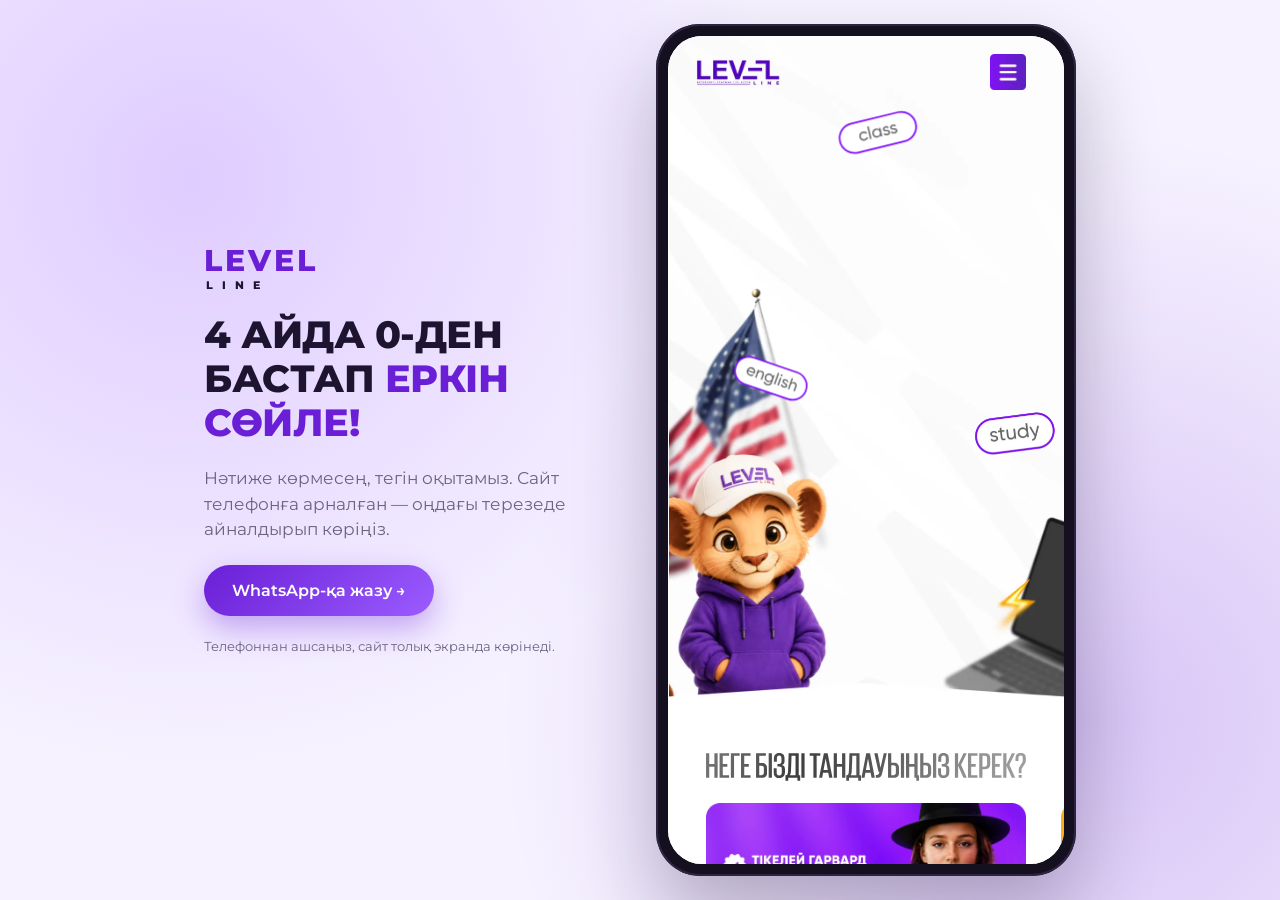
==== commit 1f6bc6ae: "Суреттерді WebP-ке кішірейту (21.9 МБ → 3.4 МБ), бағыттауды нығайту Co-Authored-By: Claude Opus 5.5 " ====
--- a/index.html
+++ b/index.html
@@ -2,7 +2,7 @@
 (function(){
   var framed = window.self !== window.top;
   // Компьютерде (кең экран) — телефон терезесі бар бетке
-  if (!framed && window.innerWidth >= 760) { location.replace('desktop.html' + location.hash); return; }
+  if (!framed && Math.min(window.innerWidth, screen.width) >= 760) { location.replace('desktop.html' + location.hash); return; }
   // Терезе ішінде сыртқы сілтемелер (WhatsApp, YouTube) жаңа бетте ашылсын
   if (framed) document.addEventListener('click', function(e){
     var a = e.target.closest && e.target.closest('a[href^="http"]');
@@ -12,22 +12,22 @@
 </script>
  <meta charset="utf-8" /> <meta http-equiv="Content-Type" content="text/html; charset=utf-8" /> <meta name="viewport" content="width=device-width, initial-scale=1.0" /> <!--metatextblock--> <title>LEVEL LINE</title> <meta property="og:url" content="./" /> <meta property="og:title" content="LEVEL LINE" /> <meta property="og:description" content="" /> <meta property="og:type" content="website" /> <link rel="canonical" href="./"> <!--/metatextblock--> <meta name="format-detection" content="telephone=no" /> <meta http-equiv="x-dns-prefetch-control" content="on"> <link rel="dns-prefetch" href="https://ws.tildacdn.com"> <link rel="dns-prefetch" href="https://static.tildacdn.pro"> <!--favicons--> <link rel="shortcut icon" href="img/tildafavicon.ico" type="image/x-icon"/> <!--/favicons--> <!-- Assets --> <script src="js/tilda-fallback-1.0.min.js" async charset="utf-8"></script> <link rel="stylesheet" href="css/tilda-grid-3.0.min.css" type="text/css" media="all" onerror="this.loaderr='y';"/> <link rel="stylesheet" href="css/tilda-blocks-page247518203.min.css" type="text/css" media="all" onerror="this.loaderr='y';" /> <link rel="preconnect" href="https://fonts.gstatic.com"> <link href="https://fonts.googleapis.com/css2?family=Montserrat:wght@100..900&subset=latin,cyrillic" rel="stylesheet"> <link rel="stylesheet" href="css/tilda-animation-2.0.min.css" type="text/css" media="all" onerror="this.loaderr='y';" /> <link rel="stylesheet" href="css/tilda-menusub-1.1.min.css" type="text/css" media="all" onerror="this.loaderr='y';" /> <link rel="stylesheet" href="css/tilda-menu-widgeticons-1.0.min.css" type="text/css" media="all" onerror="this.loaderr='y';" /> <link rel="stylesheet" href="css/tilda-slds-1.4.min.css" type="text/css" media="print" onload="this.media='all';" onerror="this.loaderr='y';" /> <noscript><link rel="stylesheet" href="css/tilda-slds-1.4.min.css" type="text/css" media="all" /></noscript> <link rel="stylesheet" href="css/tilda-zero-gallery-1.0.min.css" type="text/css" media="all" onerror="this.loaderr='y';" /> <script nomodule src="js/tilda-polyfill-1.0.min.js" charset="utf-8"></script> <script type="text/javascript">function t_onReady(func) {if(document.readyState!='loading') {func();} else {document.addEventListener('DOMContentLoaded',func);}}
 function t_onFuncLoad(funcName,okFunc,time) {if(typeof window[funcName]==='function') {okFunc();} else {setTimeout(function() {t_onFuncLoad(funcName,okFunc,time);},(time||100));}}window.tildaApiServiceRootDomain="tildaapi.pro";function t396_initialScale(t){var e=document.getElementById("rec"+t);if(e){var i=e.querySelector(".t396__artboard");if(i){window.tn_scale_initial_window_width||(window.tn_scale_initial_window_width=document.documentElement.clientWidth);var a=window.tn_scale_initial_window_width,l=[],n,r=i.getAttribute("data-artboard-screens");if(r){r=r.split(",");for(var o=0;o<r.length;o++)l[o]=parseInt(r[o],10)}else l=[320,480,640,960,1200];for(var o=0;o<l.length;o++){var _=l[o];a>=_&&(n=_)}var d="edit"===window.allrecords.getAttribute("data-tilda-mode"),s="center"===t396_scaleInitial__getFieldValue(i,"valign",n,l),c="grid"===t396_scaleInitial__getFieldValue(i,"upscale",n,l),u=t396_scaleInitial__getFieldValue(i,"height_vh",n,l),g=t396_scaleInitial__getFieldValue(i,"height",n,l),w=!!window.opr&&!!window.opr.addons||!!window.opera||-1!==navigator.userAgent.indexOf(" OPR/");if(!d&&s&&!c&&!u&&g&&!w){var f=parseFloat((a/n).toFixed(3)),h=[i,i.querySelector(".t396__carrier"),i.querySelector(".t396__filter")],v=Math.floor(parseInt(g,10)*f)+"px",p;i.style.setProperty("--initial-scale-height",v);for(var o=0;o<h.length;o++)h[o].style.setProperty("height","var(--initial-scale-height)");t396_scaleInitial__getElementsToScale(i,n,l).forEach((function(t){t.style.zoom=f}))}}}}function t396_scaleInitial__getElementsToScale(t,e,i){return t?Array.prototype.slice.call(t.children).filter((function(t){if(!t)return!1;if(!t.classList.contains("t396__elem")&&!t.classList.contains("t396__group"))return!1;if(!t.querySelector(".tn-molecule, .tn-atom"))return!1;var a=!t.getAttribute("data-elem-type")&&t.classList.contains("tn-group"),l=t396_scaleInitial__getFieldValue(t,"container",e,i);return!l&&a&&(l="grid"),"grid"===l})):[]}function t396_scaleInitial__getFieldValue(t,e,i,a){if(!t)return null;var l=a[a.length-1],n=t.getAttribute(t396_scaleInitial__getFieldAttribute(t,e,i,l));if(null===n)for(var r=0;r<a.length;r++){var o=a[r];if(!(o<=i)&&null!==(n=t.getAttribute(t396_scaleInitial__getFieldAttribute(t,e,o,l))))break}return n}function t396_scaleInitial__getFieldAttribute(t,e,i,a){var l=["widthmode","heightmode","flex"],n=t.classList.contains("t396__artboard"),r=!n&&t.classList.contains("tn-group"),o="data-field-";n&&(o="data-artboard-"),r&&(o="data-group-");var _="-value",d;return(n||r&&-1!==l.indexOf(e))&&(_=""),o+e+(i===a?"":"-res-"+i)+_}window.TN_SCALE_INITIAL_VER="1.0",window.tn_scale_initial_window_width=null;if(navigator.userAgent.indexOf('Android')!==-1) {var l=document.createElement('link');l.rel='stylesheet';l.href='css/fonts-arial.css';l.media='all';document.getElementsByTagName('head')[0].appendChild(l);}</script> <script src="js/jquery-1.10.2.min.js" charset="utf-8" onerror="this.loaderr='y';"></script> <script src="js/tilda-scripts-3.0.min.js" charset="utf-8" defer onerror="this.loaderr='y';"></script> <script src="js/tilda-blocks-page247518203.min.js" charset="utf-8" async onerror="this.loaderr='y';"></script> <script src="js/tilda-lazyload-1.0.min.js" charset="utf-8" async onerror="this.loaderr='y';"></script> <script src="js/tilda-animation-2.0.min.js" charset="utf-8" async onerror="this.loaderr='y';"></script> <script src="js/tilda-zero-1.2.min.js" charset="utf-8" async onerror="this.loaderr='y';"></script> <script src="js/tilda-menusub-1.1.min.js" charset="utf-8" async onerror="this.loaderr='y';"></script> <script src="js/tilda-menu-1.1.min.js" charset="utf-8" async onerror="this.loaderr='y';"></script> <script src="js/tilda-menu-widgeticons-1.0.min.js" charset="utf-8" async onerror="this.loaderr='y';"></script> <script src="js/tilda-slds-1.4.min.js" charset="utf-8" async onerror="this.loaderr='y';"></script> <script src="js/tilda-zero-gallery-1.0.min.js" charset="utf-8" async onerror="this.loaderr='y';"></script> <script src="js/hammer.min.js" charset="utf-8" async onerror="this.loaderr='y';"></script> <script src="js/tilda-animation-sbs-1.0.min.js" charset="utf-8" async onerror="this.loaderr='y';"></script> <script src="js/tilda-zero-scale-1.0.min.js" charset="utf-8" async onerror="this.loaderr='y';"></script> <script src="js/tilda-events-1.0.min.js" charset="utf-8" async onerror="this.loaderr='y';"></script> <script type="text/javascript">window.dataLayer=window.dataLayer||[];</script> <script type="text/javascript">(function() {var ttt='cebo';var tt='oog';var re=new RegExp("bot|g" + tt + "le|yandex|baidu|bing|msn|duckduckbot|teoma|slurp|crawler|spider|robot|crawling|fa" + ttt + "ok|lighthouse","i");if((re.test(navigator.userAgent))===false&&typeof(sessionStorage)!='undefined'&&sessionStorage.getItem('visited')!=='y'&&document.visibilityState){var style=document.createElement('style');style.type='text/css';style.innerHTML='@media screen and (min-width: 980px) {.t-records {opacity: 0;}.t-records_animated {-webkit-transition: opacity ease-in-out .2s;-moz-transition: opacity ease-in-out .2s;-o-transition: opacity ease-in-out .2s;transition: opacity ease-in-out .2s;}.t-records.t-records_visible {opacity: 1;}}';document.getElementsByTagName('head')[0].appendChild(style);function t_setvisRecs(){var alr=document.querySelectorAll('.t-records');Array.prototype.forEach.call(alr,function(el) {el.classList.add("t-records_animated");});setTimeout(function() {Array.prototype.forEach.call(alr,function(el) {el.classList.add("t-records_visible");});sessionStorage.setItem("visited","y");},400);}
-document.addEventListener('DOMContentLoaded',t_setvisRecs);}})();</script></head> <body class="t-body" style="margin:0;"> <!--allrecords--> <div id="allrecords" class="t-records" data-hook="blocks-collection-content-node" data-tilda-project-id="7653613" data-tilda-page-id="247518203" data-tilda-page-alias="main" data-tilda-formskey="fed1aa3fed8751dc71270c6757653613" data-tilda-cookie="no" data-tilda-lazy="yes" data-tilda-root-zone="pro" data-tilda-project-country="KZ"> <div id="rec4166453003" class="r t-rec t-screenmax-480px" style=" " data-animationappear="off" data-record-type="396" data-screen-max="480px"> <!-- T396 --> <style>#rec4166453003 .t396__artboard{height:550px;background-color:#ffffff;overflow-x:hidden;overflow-y:auto;}#rec4166453003 .t396__filter{height:550px;}#rec4166453003 .t396__carrier{height:550px;background-position:center center;background-attachment:scroll;background-size:cover;background-repeat:no-repeat;}@media screen and (max-width:1199px){#rec4166453003 .t396__artboard,#rec4166453003 .t396__filter,#rec4166453003 .t396__carrier{}#rec4166453003 .t396__filter{}#rec4166453003 .t396__carrier{background-attachment:scroll;}}@media screen and (max-width:959px){#rec4166453003 .t396__artboard,#rec4166453003 .t396__filter,#rec4166453003 .t396__carrier{}#rec4166453003 .t396__filter{}#rec4166453003 .t396__carrier{background-attachment:scroll;}}@media screen and (max-width:639px){#rec4166453003 .t396__artboard,#rec4166453003 .t396__filter,#rec4166453003 .t396__carrier{}#rec4166453003 .t396__filter{}#rec4166453003 .t396__carrier{background-attachment:scroll;}}@media screen and (max-width:479px){#rec4166453003 .t396__artboard,#rec4166453003 .t396__filter,#rec4166453003 .t396__carrier{height:680px;}#rec4166453003 .t396__filter{}#rec4166453003 .t396__carrier{background-attachment:scroll;}}#rec4166453003 .tn-elem[data-elem-id="1790221328390"]{z-index:3;top:0px;left:calc(50% - 600px + -591px);width:310px;height:auto;}#rec4166453003 .tn-elem[data-elem-id="1790221328390"] .tn-atom{border-radius:0px 0px 0px 0px;background-position:center center;border-width:var(--t396-borderwidth,0);border-style:var(--t396-borderstyle,solid);border-color:var(--t396-bordercolor,transparent);transition:background-color var(--t396-speedhover,0s) ease-in-out,color var(--t396-speedhover,0s) ease-in-out,border-color var(--t396-speedhover,0s) ease-in-out,box-shadow var(--t396-shadowshoverspeed,0.2s) ease-in-out;}#rec4166453003 .tn-elem[data-elem-id="1790221328390"] .tn-atom__img{border-radius:0px 0px 0px 0px;object-position:center center;}@media screen and (max-width:1199px){#rec4166453003 .tn-elem[data-elem-id="1790221328390"]{display:table;top:26px;left:calc(50% - 480px + -435px);height:auto;}}@media screen and (max-width:959px){#rec4166453003 .tn-elem[data-elem-id="1790221328390"]{display:table;top:11px;left:calc(50% - 320px + -586px);height:auto;}}@media screen and (max-width:639px){#rec4166453003 .tn-elem[data-elem-id="1790221328390"]{display:table;top:-26px;left:calc(50% - 240px + -489px);height:auto;}}@media screen and (max-width:479px){#rec4166453003 .tn-elem[data-elem-id="1790221328390"]{display:table;left:calc(50% - 160px + -37px);width:395px;height:auto;}}#rec4166453003 .tn-elem[data-elem-id="1790221361205"]{z-index:3;top:20px;left:calc(50% - 600px + -635px);width:200px;height:auto;}#rec4166453003 .tn-elem[data-elem-id="1790221361205"] .tn-atom{border-radius:0px 0px 0px 0px;background-position:center center;border-width:var(--t396-borderwidth,0);border-style:var(--t396-borderstyle,solid);border-color:var(--t396-bordercolor,transparent);transition:background-color var(--t396-speedhover,0s) ease-in-out,color var(--t396-speedhover,0s) ease-in-out,border-color var(--t396-speedhover,0s) ease-in-out,box-shadow var(--t396-shadowshoverspeed,0.2s) ease-in-out;}#rec4166453003 .tn-elem[data-elem-id="1790221361205"] .tn-atom__img{border-radius:0px 0px 0px 0px;object-position:center center;}@media screen and (max-width:1199px){#rec4166453003 .tn-elem[data-elem-id="1790221361205"]{display:table;top:46px;left:calc(50% - 480px + -479px);height:auto;}}@media screen and (max-width:959px){#rec4166453003 .tn-elem[data-elem-id="1790221361205"]{display:table;top:31px;left:calc(50% - 320px + -630px);height:auto;}}@media screen and (max-width:639px){#rec4166453003 .tn-elem[data-elem-id="1790221361205"]{display:table;top:-6px;left:calc(50% - 240px + -533px);height:auto;}}@media screen and (max-width:479px){#rec4166453003 .tn-elem[data-elem-id="1790221361205"]{display:table;top:18px;left:calc(50% - 160px + 284px);width:36px;height:auto;}}#rec4166453003 .tn-elem[data-elem-id="1790221508672"]{text-align:center;z-index:3;top:71px;left:calc(50% - 600px + -1007px);width:351px;height:439px;}#rec4166453003 .tn-elem[data-elem-id="1790221508672"] .tn-atom{font-size:14px;font-family:var(--t-text-font,Arial);line-height:1.55;font-weight:400;border-radius:calc(0px * var(--zoom,1)) calc(0px * var(--zoom,1)) calc(0px * var(--zoom,1)) calc(0px * var(--zoom,1));background-position:center center;border-width:var(--t396-borderwidth,0);border-style:var(--t396-borderstyle,solid);border-color:var(--t396-bordercolor,transparent);transition:background-color var(--t396-speedhover,0s) ease-in-out,color var(--t396-speedhover,0s) ease-in-out,border-color var(--t396-speedhover,0s) ease-in-out,box-shadow var(--t396-shadowshoverspeed,0.2s) ease-in-out;}#rec4166453003 .tn-elem[data-elem-id="1790221508672"] .t-slds__main{border-radius:calc(0px * var(--zoom,1)) calc(0px * var(--zoom,1)) calc(0px * var(--zoom,1)) calc(0px * var(--zoom,1));border-style:solid;transition:box-shadow var(--t396-shadowshoverspeed,0.2s) ease-in-out;}@media screen and (max-width:1199px){#rec4166453003 .tn-elem[data-elem-id="1790221508672"]{display:table;top:97px;left:calc(50% - 480px + -851px);}#rec4166453003 .tn-elem[data-elem-id="1790221508672"] .tn-atom__slds-img{background-size:cover;}}@media screen and (max-width:959px){#rec4166453003 .tn-elem[data-elem-id="1790221508672"]{display:table;top:82px;left:calc(50% - 320px + -1002px);}#rec4166453003 .tn-elem[data-elem-id="1790221508672"] .tn-atom__slds-img{background-size:cover;}}@media screen and (max-width:639px){#rec4166453003 .tn-elem[data-elem-id="1790221508672"]{display:table;top:45px;left:calc(50% - 240px + -905px);}#rec4166453003 .tn-elem[data-elem-id="1790221508672"] .tn-atom__slds-img{background-size:cover;}}@media screen and (max-width:479px){#rec4166453003 .tn-elem[data-elem-id="1790221508672"]{display:table;top:284px;left:calc(50% - 160px + 90px);width:258px;height:324px;}#rec4166453003 .tn-elem[data-elem-id="1790221508672"] .tn-atom__slds-img{background-size:cover;}}#rec4166453003 .tn-elem[data-elem-id="1790221470407"]{z-index:3;top:20px;left:calc(50% - 600px + -635px);width:200px;height:auto;}#rec4166453003 .tn-elem[data-elem-id="1790221470407"] .tn-atom{border-radius:0px 0px 0px 0px;background-position:center center;border-width:var(--t396-borderwidth,0);border-style:var(--t396-borderstyle,solid);border-color:var(--t396-bordercolor,transparent);transition:background-color var(--t396-speedhover,0s) ease-in-out,color var(--t396-speedhover,0s) ease-in-out,border-color var(--t396-speedhover,0s) ease-in-out,box-shadow var(--t396-shadowshoverspeed,0.2s) ease-in-out;}#rec4166453003 .tn-elem[data-elem-id="1790221470407"] .tn-atom__img{border-radius:0px 0px 0px 0px;object-position:center center;}@media screen and (max-width:1199px){#rec4166453003 .tn-elem[data-elem-id="1790221470407"]{display:table;top:46px;left:calc(50% - 480px + -479px);height:auto;}}@media screen and (max-width:959px){#rec4166453003 .tn-elem[data-elem-id="1790221470407"]{display:table;top:31px;left:calc(50% - 320px + -630px);height:auto;}}@media screen and (max-width:639px){#rec4166453003 .tn-elem[data-elem-id="1790221470407"]{display:table;top:-6px;left:calc(50% - 240px + -533px);height:auto;}}@media screen and (max-width:479px){#rec4166453003 .tn-elem[data-elem-id="1790221470407"]{display:table;top:579px;left:calc(50% - 160px + 40px);width:240px;height:auto;}}#rec4166453003 .tn-elem[data-elem-id="1790221730567"]{z-index:3;top:20px;left:calc(50% - 600px + -635px);width:200px;height:auto;}#rec4166453003 .tn-elem[data-elem-id="1790221730567"] .tn-atom{border-radius:0px 0px 0px 0px;background-position:center center;border-width:var(--t396-borderwidth,0);border-style:var(--t396-borderstyle,solid);border-color:var(--t396-bordercolor,transparent);transition:background-color var(--t396-speedhover,0s) ease-in-out,color var(--t396-speedhover,0s) ease-in-out,border-color var(--t396-speedhover,0s) ease-in-out,box-shadow var(--t396-shadowshoverspeed,0.2s) ease-in-out;}#rec4166453003 .tn-elem[data-elem-id="1790221730567"] .tn-atom__img{border-radius:0px 0px 0px 0px;object-position:center center;}@media screen and (max-width:1199px){#rec4166453003 .tn-elem[data-elem-id="1790221730567"]{display:table;top:46px;left:calc(50% - 480px + -479px);height:auto;}}@media screen and (max-width:959px){#rec4166453003 .tn-elem[data-elem-id="1790221730567"]{display:table;top:31px;left:calc(50% - 320px + -630px);height:auto;}}@media screen and (max-width:639px){#rec4166453003 .tn-elem[data-elem-id="1790221730567"]{display:table;top:-6px;left:calc(50% - 240px + -533px);height:auto;}}@media screen and (max-width:479px){#rec4166453003 .tn-elem[data-elem-id="1790221730567"]{display:table;top:128px;left:calc(50% - 160px + -37px);width:395px;height:auto;}}#rec4166453003 .tn-elem[data-elem-id="1790222371868000048"]{z-index:3;top:40px;left:calc(50% - 600px + -616px);width:200px;height:auto;}#rec4166453003 .tn-elem.t396__elem--anim-hidden[data-elem-id="1790222371868000048"]{opacity:0;}#rec4166453003 .tn-elem[data-elem-id="1790222371868000048"] .tn-atom{border-radius:0px 0px 0px 0px;background-position:center center;border-width:var(--t396-borderwidth,0);border-style:var(--t396-borderstyle,solid);border-color:var(--t396-bordercolor,transparent);transition:background-color var(--t396-speedhover,0s) ease-in-out,color var(--t396-speedhover,0s) ease-in-out,border-color var(--t396-speedhover,0s) ease-in-out,box-shadow var(--t396-shadowshoverspeed,0.2s) ease-in-out;}#rec4166453003 .tn-elem[data-elem-id="1790222371868000048"] .tn-atom__img{border-radius:0px 0px 0px 0px;object-position:center center;}@media screen and (max-width:1199px){#rec4166453003 .tn-elem[data-elem-id="1790222371868000048"]{display:table;top:66px;left:calc(50% - 480px + -460px);height:auto;}}@media screen and (max-width:959px){#rec4166453003 .tn-elem[data-elem-id="1790222371868000048"]{display:table;top:51px;left:calc(50% - 320px + -611px);height:auto;}}@media screen and (max-width:639px){#rec4166453003 .tn-elem[data-elem-id="1790222371868000048"]{display:table;top:14px;left:calc(50% - 240px + -514px);height:auto;}}@media screen and (max-width:479px){#rec4166453003 .tn-elem[data-elem-id="1790222371868000048"]{display:table;top:376px;left:calc(50% - 160px + 270px);width:78px;height:auto;}#rec4166453003 .tn-elem[data-elem-id="1790222371868000048"] .tn-atom{background-size:cover;-webkit-transform:rotate(0deg);-moz-transform:rotate(0deg);transform:rotate(0deg);}}#rec4166453003 .tn-elem[data-elem-id="1790222363646000047"]{z-index:3;top:30px;left:calc(50% - 600px + -626px);width:200px;height:auto;}#rec4166453003 .tn-elem.t396__elem--anim-hidden[data-elem-id="1790222363646000047"]{opacity:0;}#rec4166453003 .tn-elem[data-elem-id="1790222363646000047"] .tn-atom{border-radius:0px 0px 0px 0px;background-position:center center;border-width:var(--t396-borderwidth,0);border-style:var(--t396-borderstyle,solid);border-color:var(--t396-bordercolor,transparent);transition:background-color var(--t396-speedhover,0s) ease-in-out,color var(--t396-speedhover,0s) ease-in-out,border-color var(--t396-speedhover,0s) ease-in-out,box-shadow var(--t396-shadowshoverspeed,0.2s) ease-in-out;}#rec4166453003 .tn-elem[data-elem-id="1790222363646000047"] .tn-atom__img{border-radius:0px 0px 0px 0px;object-position:center center;}@media screen and (max-width:1199px){#rec4166453003 .tn-elem[data-elem-id="1790222363646000047"]{display:table;top:56px;left:calc(50% - 480px + -470px);height:auto;}}@media screen and (max-width:959px){#rec4166453003 .tn-elem[data-elem-id="1790222363646000047"]{display:table;top:41px;left:calc(50% - 320px + -621px);height:auto;}}@media screen and (max-width:639px){#rec4166453003 .tn-elem[data-elem-id="1790222363646000047"]{display:table;top:4px;left:calc(50% - 240px + -524px);height:auto;}}@media screen and (max-width:479px){#rec4166453003 .tn-elem[data-elem-id="1790222363646000047"]{display:table;top:310px;left:calc(50% - 160px + 24px);width:82px;height:auto;}#rec4166453003 .tn-elem[data-elem-id="1790222363646000047"] .tn-atom{background-size:cover;-webkit-transform:rotate(0deg);-moz-transform:rotate(0deg);transform:rotate(0deg);}}#rec4166453003 .tn-elem[data-elem-id="1790222348241"]{z-index:3;top:185px;left:calc(50% - 600px + -388px);width:200px;height:auto;}#rec4166453003 .tn-elem.t396__elem--anim-hidden[data-elem-id="1790222348241"]{opacity:0;}#rec4166453003 .tn-elem[data-elem-id="1790222348241"] .tn-atom{border-radius:0px 0px 0px 0px;background-position:center center;border-width:var(--t396-borderwidth,0);border-style:var(--t396-borderstyle,solid);border-color:var(--t396-bordercolor,transparent);transition:background-color var(--t396-speedhover,0s) ease-in-out,color var(--t396-speedhover,0s) ease-in-out,border-color var(--t396-speedhover,0s) ease-in-out,box-shadow var(--t396-shadowshoverspeed,0.2s) ease-in-out;}#rec4166453003 .tn-elem[data-elem-id="1790222348241"] .tn-atom__img{border-radius:0px 0px 0px 0px;object-position:center center;}@media screen and (max-width:1199px){#rec4166453003 .tn-elem[data-elem-id="1790222348241"]{display:table;top:211px;left:calc(50% - 480px + -232px);height:auto;}}@media screen and (max-width:959px){#rec4166453003 .tn-elem[data-elem-id="1790222348241"]{display:table;top:196px;left:calc(50% - 320px + -383px);height:auto;}}@media screen and (max-width:639px){#rec4166453003 .tn-elem[data-elem-id="1790222348241"]{display:table;top:159px;left:calc(50% - 240px + -286px);height:auto;}}@media screen and (max-width:479px){#rec4166453003 .tn-elem[data-elem-id="1790222348241"]{display:table;top:74px;left:calc(50% - 160px + 133px);width:78px;height:auto;}#rec4166453003 .tn-elem[data-elem-id="1790222348241"] .tn-atom{background-size:cover;-webkit-transform:rotate(0deg);-moz-transform:rotate(0deg);transform:rotate(0deg);}}</style> <div class='t396'> <div class="t396__artboard" data-artboard-recid="4166453003" data-artboard-screens="320,480,640,960,1200" data-artboard-height="550" data-artboard-valign="center" data-artboard-upscale="grid" data-artboard-ovrflw="custom" data-artboard-height-res-320="680"> <div class="t396__carrier" data-artboard-recid="4166453003"></div> <div class="t396__filter" data-artboard-recid="4166453003"></div> <div class='t396__elem tn-elem tn-elem__41664530031790221328390' data-elem-id='1790221328390' data-elem-type='image' data-field-top-value="0" data-field-left-value="-591" data-field-height-value="551" data-field-width-value="310" data-field-axisy-value="top" data-field-axisx-value="left" data-field-container-value="grid" data-field-topunits-value="px" data-field-leftunits-value="px" data-field-heightunits-value="px" data-field-widthunits-value="px" data-field-imagefit-value="auto" data-field-filewidth-value="1680" data-field-fileheight-value="2986" data-field-heightmode-value="hug" data-field-left-res-320-value="-37" data-field-height-res-320-value="702" data-field-width-res-320-value="395" data-field-top-res-480-value="-26" data-field-left-res-480-value="-489" data-field-height-res-480-value="551" data-field-top-res-640-value="11" data-field-left-res-640-value="-586" data-field-height-res-640-value="551" data-field-top-res-960-value="26" data-field-left-res-960-value="-435" data-field-height-res-960-value="551"> <div class='tn-atom'> <img class='tn-atom__img t-img' data-original='images/tild3235-6436-4831-b231-383761363238/Instagram_story_-_3.png'
+document.addEventListener('DOMContentLoaded',t_setvisRecs);}})();</script></head> <body class="t-body" style="margin:0;"> <!--allrecords--> <div id="allrecords" class="t-records" data-hook="blocks-collection-content-node" data-tilda-project-id="7653613" data-tilda-page-id="247518203" data-tilda-page-alias="main" data-tilda-formskey="fed1aa3fed8751dc71270c6757653613" data-tilda-cookie="no" data-tilda-lazy="yes" data-tilda-root-zone="pro" data-tilda-project-country="KZ"> <div id="rec4166453003" class="r t-rec t-screenmax-480px" style=" " data-animationappear="off" data-record-type="396" data-screen-max="480px"> <!-- T396 --> <style>#rec4166453003 .t396__artboard{height:550px;background-color:#ffffff;overflow-x:hidden;overflow-y:auto;}#rec4166453003 .t396__filter{height:550px;}#rec4166453003 .t396__carrier{height:550px;background-position:center center;background-attachment:scroll;background-size:cover;background-repeat:no-repeat;}@media screen and (max-width:1199px){#rec4166453003 .t396__artboard,#rec4166453003 .t396__filter,#rec4166453003 .t396__carrier{}#rec4166453003 .t396__filter{}#rec4166453003 .t396__carrier{background-attachment:scroll;}}@media screen and (max-width:959px){#rec4166453003 .t396__artboard,#rec4166453003 .t396__filter,#rec4166453003 .t396__carrier{}#rec4166453003 .t396__filter{}#rec4166453003 .t396__carrier{background-attachment:scroll;}}@media screen and (max-width:639px){#rec4166453003 .t396__artboard,#rec4166453003 .t396__filter,#rec4166453003 .t396__carrier{}#rec4166453003 .t396__filter{}#rec4166453003 .t396__carrier{background-attachment:scroll;}}@media screen and (max-width:479px){#rec4166453003 .t396__artboard,#rec4166453003 .t396__filter,#rec4166453003 .t396__carrier{height:680px;}#rec4166453003 .t396__filter{}#rec4166453003 .t396__carrier{background-attachment:scroll;}}#rec4166453003 .tn-elem[data-elem-id="1790221328390"]{z-index:3;top:0px;left:calc(50% - 600px + -591px);width:310px;height:auto;}#rec4166453003 .tn-elem[data-elem-id="1790221328390"] .tn-atom{border-radius:0px 0px 0px 0px;background-position:center center;border-width:var(--t396-borderwidth,0);border-style:var(--t396-borderstyle,solid);border-color:var(--t396-bordercolor,transparent);transition:background-color var(--t396-speedhover,0s) ease-in-out,color var(--t396-speedhover,0s) ease-in-out,border-color var(--t396-speedhover,0s) ease-in-out,box-shadow var(--t396-shadowshoverspeed,0.2s) ease-in-out;}#rec4166453003 .tn-elem[data-elem-id="1790221328390"] .tn-atom__img{border-radius:0px 0px 0px 0px;object-position:center center;}@media screen and (max-width:1199px){#rec4166453003 .tn-elem[data-elem-id="1790221328390"]{display:table;top:26px;left:calc(50% - 480px + -435px);height:auto;}}@media screen and (max-width:959px){#rec4166453003 .tn-elem[data-elem-id="1790221328390"]{display:table;top:11px;left:calc(50% - 320px + -586px);height:auto;}}@media screen and (max-width:639px){#rec4166453003 .tn-elem[data-elem-id="1790221328390"]{display:table;top:-26px;left:calc(50% - 240px + -489px);height:auto;}}@media screen and (max-width:479px){#rec4166453003 .tn-elem[data-elem-id="1790221328390"]{display:table;left:calc(50% - 160px + -37px);width:395px;height:auto;}}#rec4166453003 .tn-elem[data-elem-id="1790221361205"]{z-index:3;top:20px;left:calc(50% - 600px + -635px);width:200px;height:auto;}#rec4166453003 .tn-elem[data-elem-id="1790221361205"] .tn-atom{border-radius:0px 0px 0px 0px;background-position:center center;border-width:var(--t396-borderwidth,0);border-style:var(--t396-borderstyle,solid);border-color:var(--t396-bordercolor,transparent);transition:background-color var(--t396-speedhover,0s) ease-in-out,color var(--t396-speedhover,0s) ease-in-out,border-color var(--t396-speedhover,0s) ease-in-out,box-shadow var(--t396-shadowshoverspeed,0.2s) ease-in-out;}#rec4166453003 .tn-elem[data-elem-id="1790221361205"] .tn-atom__img{border-radius:0px 0px 0px 0px;object-position:center center;}@media screen and (max-width:1199px){#rec4166453003 .tn-elem[data-elem-id="1790221361205"]{display:table;top:46px;left:calc(50% - 480px + -479px);height:auto;}}@media screen and (max-width:959px){#rec4166453003 .tn-elem[data-elem-id="1790221361205"]{display:table;top:31px;left:calc(50% - 320px + -630px);height:auto;}}@media screen and (max-width:639px){#rec4166453003 .tn-elem[data-elem-id="1790221361205"]{display:table;top:-6px;left:calc(50% - 240px + -533px);height:auto;}}@media screen and (max-width:479px){#rec4166453003 .tn-elem[data-elem-id="1790221361205"]{display:table;top:18px;left:calc(50% - 160px + 284px);width:36px;height:auto;}}#rec4166453003 .tn-elem[data-elem-id="1790221508672"]{text-align:center;z-index:3;top:71px;left:calc(50% - 600px + -1007px);width:351px;height:439px;}#rec4166453003 .tn-elem[data-elem-id="1790221508672"] .tn-atom{font-size:14px;font-family:var(--t-text-font,Arial);line-height:1.55;font-weight:400;border-radius:calc(0px * var(--zoom,1)) calc(0px * var(--zoom,1)) calc(0px * var(--zoom,1)) calc(0px * var(--zoom,1));background-position:center center;border-width:var(--t396-borderwidth,0);border-style:var(--t396-borderstyle,solid);border-color:var(--t396-bordercolor,transparent);transition:background-color var(--t396-speedhover,0s) ease-in-out,color var(--t396-speedhover,0s) ease-in-out,border-color var(--t396-speedhover,0s) ease-in-out,box-shadow var(--t396-shadowshoverspeed,0.2s) ease-in-out;}#rec4166453003 .tn-elem[data-elem-id="1790221508672"] .t-slds__main{border-radius:calc(0px * var(--zoom,1)) calc(0px * var(--zoom,1)) calc(0px * var(--zoom,1)) calc(0px * var(--zoom,1));border-style:solid;transition:box-shadow var(--t396-shadowshoverspeed,0.2s) ease-in-out;}@media screen and (max-width:1199px){#rec4166453003 .tn-elem[data-elem-id="1790221508672"]{display:table;top:97px;left:calc(50% - 480px + -851px);}#rec4166453003 .tn-elem[data-elem-id="1790221508672"] .tn-atom__slds-img{background-size:cover;}}@media screen and (max-width:959px){#rec4166453003 .tn-elem[data-elem-id="1790221508672"]{display:table;top:82px;left:calc(50% - 320px + -1002px);}#rec4166453003 .tn-elem[data-elem-id="1790221508672"] .tn-atom__slds-img{background-size:cover;}}@media screen and (max-width:639px){#rec4166453003 .tn-elem[data-elem-id="1790221508672"]{display:table;top:45px;left:calc(50% - 240px + -905px);}#rec4166453003 .tn-elem[data-elem-id="1790221508672"] .tn-atom__slds-img{background-size:cover;}}@media screen and (max-width:479px){#rec4166453003 .tn-elem[data-elem-id="1790221508672"]{display:table;top:284px;left:calc(50% - 160px + 90px);width:258px;height:324px;}#rec4166453003 .tn-elem[data-elem-id="1790221508672"] .tn-atom__slds-img{background-size:cover;}}#rec4166453003 .tn-elem[data-elem-id="1790221470407"]{z-index:3;top:20px;left:calc(50% - 600px + -635px);width:200px;height:auto;}#rec4166453003 .tn-elem[data-elem-id="1790221470407"] .tn-atom{border-radius:0px 0px 0px 0px;background-position:center center;border-width:var(--t396-borderwidth,0);border-style:var(--t396-borderstyle,solid);border-color:var(--t396-bordercolor,transparent);transition:background-color var(--t396-speedhover,0s) ease-in-out,color var(--t396-speedhover,0s) ease-in-out,border-color var(--t396-speedhover,0s) ease-in-out,box-shadow var(--t396-shadowshoverspeed,0.2s) ease-in-out;}#rec4166453003 .tn-elem[data-elem-id="1790221470407"] .tn-atom__img{border-radius:0px 0px 0px 0px;object-position:center center;}@media screen and (max-width:1199px){#rec4166453003 .tn-elem[data-elem-id="1790221470407"]{display:table;top:46px;left:calc(50% - 480px + -479px);height:auto;}}@media screen and (max-width:959px){#rec4166453003 .tn-elem[data-elem-id="1790221470407"]{display:table;top:31px;left:calc(50% - 320px + -630px);height:auto;}}@media screen and (max-width:639px){#rec4166453003 .tn-elem[data-elem-id="1790221470407"]{display:table;top:-6px;left:calc(50% - 240px + -533px);height:auto;}}@media screen and (max-width:479px){#rec4166453003 .tn-elem[data-elem-id="1790221470407"]{display:table;top:579px;left:calc(50% - 160px + 40px);width:240px;height:auto;}}#rec4166453003 .tn-elem[data-elem-id="1790221730567"]{z-index:3;top:20px;left:calc(50% - 600px + -635px);width:200px;height:auto;}#rec4166453003 .tn-elem[data-elem-id="1790221730567"] .tn-atom{border-radius:0px 0px 0px 0px;background-position:center center;border-width:var(--t396-borderwidth,0);border-style:var(--t396-borderstyle,solid);border-color:var(--t396-bordercolor,transparent);transition:background-color var(--t396-speedhover,0s) ease-in-out,color var(--t396-speedhover,0s) ease-in-out,border-color var(--t396-speedhover,0s) ease-in-out,box-shadow var(--t396-shadowshoverspeed,0.2s) ease-in-out;}#rec4166453003 .tn-elem[data-elem-id="1790221730567"] .tn-atom__img{border-radius:0px 0px 0px 0px;object-position:center center;}@media screen and (max-width:1199px){#rec4166453003 .tn-elem[data-elem-id="1790221730567"]{display:table;top:46px;left:calc(50% - 480px + -479px);height:auto;}}@media screen and (max-width:959px){#rec4166453003 .tn-elem[data-elem-id="1790221730567"]{display:table;top:31px;left:calc(50% - 320px + -630px);height:auto;}}@media screen and (max-width:639px){#rec4166453003 .tn-elem[data-elem-id="1790221730567"]{display:table;top:-6px;left:calc(50% - 240px + -533px);height:auto;}}@media screen and (max-width:479px){#rec4166453003 .tn-elem[data-elem-id="1790221730567"]{display:table;top:128px;left:calc(50% - 160px + -37px);width:395px;height:auto;}}#rec4166453003 .tn-elem[data-elem-id="1790222371868000048"]{z-index:3;top:40px;left:calc(50% - 600px + -616px);width:200px;height:auto;}#rec4166453003 .tn-elem.t396__elem--anim-hidden[data-elem-id="1790222371868000048"]{opacity:0;}#rec4166453003 .tn-elem[data-elem-id="1790222371868000048"] .tn-atom{border-radius:0px 0px 0px 0px;background-position:center center;border-width:var(--t396-borderwidth,0);border-style:var(--t396-borderstyle,solid);border-color:var(--t396-bordercolor,transparent);transition:background-color var(--t396-speedhover,0s) ease-in-out,color var(--t396-speedhover,0s) ease-in-out,border-color var(--t396-speedhover,0s) ease-in-out,box-shadow var(--t396-shadowshoverspeed,0.2s) ease-in-out;}#rec4166453003 .tn-elem[data-elem-id="1790222371868000048"] .tn-atom__img{border-radius:0px 0px 0px 0px;object-position:center center;}@media screen and (max-width:1199px){#rec4166453003 .tn-elem[data-elem-id="1790222371868000048"]{display:table;top:66px;left:calc(50% - 480px + -460px);height:auto;}}@media screen and (max-width:959px){#rec4166453003 .tn-elem[data-elem-id="1790222371868000048"]{display:table;top:51px;left:calc(50% - 320px + -611px);height:auto;}}@media screen and (max-width:639px){#rec4166453003 .tn-elem[data-elem-id="1790222371868000048"]{display:table;top:14px;left:calc(50% - 240px + -514px);height:auto;}}@media screen and (max-width:479px){#rec4166453003 .tn-elem[data-elem-id="1790222371868000048"]{display:table;top:376px;left:calc(50% - 160px + 270px);width:78px;height:auto;}#rec4166453003 .tn-elem[data-elem-id="1790222371868000048"] .tn-atom{background-size:cover;-webkit-transform:rotate(0deg);-moz-transform:rotate(0deg);transform:rotate(0deg);}}#rec4166453003 .tn-elem[data-elem-id="1790222363646000047"]{z-index:3;top:30px;left:calc(50% - 600px + -626px);width:200px;height:auto;}#rec4166453003 .tn-elem.t396__elem--anim-hidden[data-elem-id="1790222363646000047"]{opacity:0;}#rec4166453003 .tn-elem[data-elem-id="1790222363646000047"] .tn-atom{border-radius:0px 0px 0px 0px;background-position:center center;border-width:var(--t396-borderwidth,0);border-style:var(--t396-borderstyle,solid);border-color:var(--t396-bordercolor,transparent);transition:background-color var(--t396-speedhover,0s) ease-in-out,color var(--t396-speedhover,0s) ease-in-out,border-color var(--t396-speedhover,0s) ease-in-out,box-shadow var(--t396-shadowshoverspeed,0.2s) ease-in-out;}#rec4166453003 .tn-elem[data-elem-id="1790222363646000047"] .tn-atom__img{border-radius:0px 0px 0px 0px;object-position:center center;}@media screen and (max-width:1199px){#rec4166453003 .tn-elem[data-elem-id="1790222363646000047"]{display:table;top:56px;left:calc(50% - 480px + -470px);height:auto;}}@media screen and (max-width:959px){#rec4166453003 .tn-elem[data-elem-id="1790222363646000047"]{display:table;top:41px;left:calc(50% - 320px + -621px);height:auto;}}@media screen and (max-width:639px){#rec4166453003 .tn-elem[data-elem-id="1790222363646000047"]{display:table;top:4px;left:calc(50% - 240px + -524px);height:auto;}}@media screen and (max-width:479px){#rec4166453003 .tn-elem[data-elem-id="1790222363646000047"]{display:table;top:310px;left:calc(50% - 160px + 24px);width:82px;height:auto;}#rec4166453003 .tn-elem[data-elem-id="1790222363646000047"] .tn-atom{background-size:cover;-webkit-transform:rotate(0deg);-moz-transform:rotate(0deg);transform:rotate(0deg);}}#rec4166453003 .tn-elem[data-elem-id="1790222348241"]{z-index:3;top:185px;left:calc(50% - 600px + -388px);width:200px;height:auto;}#rec4166453003 .tn-elem.t396__elem--anim-hidden[data-elem-id="1790222348241"]{opacity:0;}#rec4166453003 .tn-elem[data-elem-id="1790222348241"] .tn-atom{border-radius:0px 0px 0px 0px;background-position:center center;border-width:var(--t396-borderwidth,0);border-style:var(--t396-borderstyle,solid);border-color:var(--t396-bordercolor,transparent);transition:background-color var(--t396-speedhover,0s) ease-in-out,color var(--t396-speedhover,0s) ease-in-out,border-color var(--t396-speedhover,0s) ease-in-out,box-shadow var(--t396-shadowshoverspeed,0.2s) ease-in-out;}#rec4166453003 .tn-elem[data-elem-id="1790222348241"] .tn-atom__img{border-radius:0px 0px 0px 0px;object-position:center center;}@media screen and (max-width:1199px){#rec4166453003 .tn-elem[data-elem-id="1790222348241"]{display:table;top:211px;left:calc(50% - 480px + -232px);height:auto;}}@media screen and (max-width:959px){#rec4166453003 .tn-elem[data-elem-id="1790222348241"]{display:table;top:196px;left:calc(50% - 320px + -383px);height:auto;}}@media screen and (max-width:639px){#rec4166453003 .tn-elem[data-elem-id="1790222348241"]{display:table;top:159px;left:calc(50% - 240px + -286px);height:auto;}}@media screen and (max-width:479px){#rec4166453003 .tn-elem[data-elem-id="1790222348241"]{display:table;top:74px;left:calc(50% - 160px + 133px);width:78px;height:auto;}#rec4166453003 .tn-elem[data-elem-id="1790222348241"] .tn-atom{background-size:cover;-webkit-transform:rotate(0deg);-moz-transform:rotate(0deg);transform:rotate(0deg);}}</style> <div class='t396'> <div class="t396__artboard" data-artboard-recid="4166453003" data-artboard-screens="320,480,640,960,1200" data-artboard-height="550" data-artboard-valign="center" data-artboard-upscale="grid" data-artboard-ovrflw="custom" data-artboard-height-res-320="680"> <div class="t396__carrier" data-artboard-recid="4166453003"></div> <div class="t396__filter" data-artboard-recid="4166453003"></div> <div class='t396__elem tn-elem tn-elem__41664530031790221328390' data-elem-id='1790221328390' data-elem-type='image' data-field-top-value="0" data-field-left-value="-591" data-field-height-value="551" data-field-width-value="310" data-field-axisy-value="top" data-field-axisx-value="left" data-field-container-value="grid" data-field-topunits-value="px" data-field-leftunits-value="px" data-field-heightunits-value="px" data-field-widthunits-value="px" data-field-imagefit-value="auto" data-field-filewidth-value="1680" data-field-fileheight-value="2986" data-field-heightmode-value="hug" data-field-left-res-320-value="-37" data-field-height-res-320-value="702" data-field-width-res-320-value="395" data-field-top-res-480-value="-26" data-field-left-res-480-value="-489" data-field-height-res-480-value="551" data-field-top-res-640-value="11" data-field-left-res-640-value="-586" data-field-height-res-640-value="551" data-field-top-res-960-value="26" data-field-left-res-960-value="-435" data-field-height-res-960-value="551"> <div class='tn-atom'> <img class='tn-atom__img t-img' data-original='images/tild3235-6436-4831-b231-383761363238/Instagram_story_-_3.webp'
 src='images/thumbs/tild3235-6436-4831-b231-383761363238/resize-20x/Instagram_story_-_3.png'
 alt='' imgfield='tn_img_1790221328390'
 /> </div> </div> <div class='t396__elem tn-elem tn-elem__41664530031790221361205' data-elem-id='1790221361205' data-elem-type='image' data-field-top-value="20" data-field-left-value="-635" data-field-height-value="200" data-field-width-value="200" data-field-axisy-value="top" data-field-axisx-value="left" data-field-container-value="grid" data-field-topunits-value="px" data-field-leftunits-value="px" data-field-heightunits-value="px" data-field-widthunits-value="px" data-field-imagefit-value="auto" data-field-filewidth-value="75" data-field-fileheight-value="75" data-field-heightmode-value="hug" data-field-top-res-320-value="18" data-field-left-res-320-value="284" data-field-height-res-320-value="36" data-field-width-res-320-value="36" data-field-top-res-480-value="-6" data-field-left-res-480-value="-533" data-field-height-res-480-value="200" data-field-top-res-640-value="31" data-field-left-res-640-value="-630" data-field-height-res-640-value="200" data-field-top-res-960-value="46" data-field-left-res-960-value="-479" data-field-height-res-960-value="200"> <a class='tn-atom'
-href="#menuopen"> <img class='tn-atom__img t-img' data-original='images/tild3537-3364-4664-a532-623562333763/Group_48098593.png'
+href="#menuopen"> <img class='tn-atom__img t-img' data-original='images/tild3537-3364-4664-a532-623562333763/Group_48098593.webp'
 src='images/thumbs/tild3537-3364-4664-a532-623562333763/resize-20x/Group_48098593.png'
 alt='' imgfield='tn_img_1790221361205'
-/> </a> </div> <div class='t396__elem tn-elem tn-elem__41664530031790221508672 t-animate' data-elem-id='1790221508672' data-elem-type='gallery' data-field-top-value="71" data-field-left-value="-1007" data-field-height-value="439" data-field-width-value="351" data-field-axisy-value="top" data-field-axisx-value="left" data-field-container-value="grid" data-field-topunits-value="px" data-field-leftunits-value="px" data-field-heightunits-value="px" data-field-widthunits-value="px" data-animate-style="fadeindown" data-animate-duration="1" data-animate-distance="100" data-animate-mobile="y" data-field-fontsize-value="14" data-field-top-res-320-value="284" data-field-left-res-320-value="90" data-field-height-res-320-value="324" data-field-width-res-320-value="258" data-field-top-res-480-value="45" data-field-left-res-480-value="-905" data-field-top-res-640-value="82" data-field-left-res-640-value="-1002" data-field-top-res-960-value="97" data-field-left-res-960-value="-851" data-field-imgs-value="[{&quot;lid&quot;:&quot;1790221508673000001&quot;,&quot;li_img&quot;:&quot;images/tild3033-3535-4561-a239-333138353434/Group_48098589.png&quot;,&quot;li_imgalt&quot;:&quot;&quot;,&quot;li_imgtitle&quot;:&quot;&quot;,&quot;li_youtube&quot;:&quot;&quot;,&quot;li_vimeo&quot;:&quot;&quot;,&quot;li_imgurl&quot;:&quot;&quot;,&quot;li_imgtarget&quot;:&quot;&quot;,&quot;li_imgnofollow&quot;:&quot;&quot;,&quot;li_rutube&quot;:&quot;&quot;,&quot;li_vkvideo&quot;:&quot;&quot;,&quot;li_kinescope&quot;:&quot;&quot;,&quot;li_iframe&quot;:&quot;&quot;},{&quot;lid&quot;:&quot;1790221508673000002&quot;,&quot;li_img&quot;:&quot;images/tild3461-3137-4039-b264-613463313436/Group_48098589-1.png&quot;,&quot;li_imgalt&quot;:&quot;&quot;,&quot;li_imgtitle&quot;:&quot;&quot;,&quot;li_youtube&quot;:&quot;&quot;,&quot;li_vimeo&quot;:&quot;&quot;,&quot;li_imgurl&quot;:&quot;&quot;,&quot;li_imgtarget&quot;:&quot;&quot;,&quot;li_imgnofollow&quot;:&quot;&quot;,&quot;li_rutube&quot;:&quot;&quot;,&quot;li_vkvideo&quot;:&quot;&quot;,&quot;li_kinescope&quot;:&quot;&quot;,&quot;li_iframe&quot;:&quot;&quot;},{&quot;lid&quot;:&quot;tild3264-6663-4264-b362-633565613234&quot;,&quot;li_img&quot;:&quot;images/tild3264-6663-4264-b362-633565613234/Group_48098590.png&quot;,&quot;li_imgalt&quot;:&quot;&quot;,&quot;li_imgtitle&quot;:&quot;&quot;,&quot;li_imgurl&quot;:&quot;&quot;,&quot;li_imgtarget&quot;:&quot;&quot;,&quot;li_imgnofollow&quot;:&quot;&quot;,&quot;li_youtube&quot;:&quot;&quot;,&quot;li_vimeo&quot;:&quot;&quot;,&quot;li_webm&quot;:&quot;&quot;,&quot;li_mp4&quot;:&quot;&quot;,&quot;li_rutube&quot;:&quot;&quot;,&quot;li_vkvideo&quot;:&quot;&quot;,&quot;li_kinescope&quot;:&quot;&quot;,&quot;li_iframe&quot;:&quot;&quot;,&quot;li_hash&quot;:&quot;&quot;},{&quot;lid&quot;:&quot;tild3736-6661-4965-a364-386232636163&quot;,&quot;li_img&quot;:&quot;images/tild3736-6661-4965-a364-386232636163/Group_48098591.png&quot;,&quot;li_imgalt&quot;:&quot;&quot;,&quot;li_imgtitle&quot;:&quot;&quot;,&quot;li_imgurl&quot;:&quot;&quot;,&quot;li_imgtarget&quot;:&quot;&quot;,&quot;li_imgnofollow&quot;:&quot;&quot;,&quot;li_youtube&quot;:&quot;&quot;,&quot;li_vimeo&quot;:&quot;&quot;,&quot;li_webm&quot;:&quot;&quot;,&quot;li_mp4&quot;:&quot;&quot;,&quot;li_rutube&quot;:&quot;&quot;,&quot;li_vkvideo&quot;:&quot;&quot;,&quot;li_kinescope&quot;:&quot;&quot;,&quot;li_iframe&quot;:&quot;&quot;,&quot;li_hash&quot;:&quot;&quot;},{&quot;lid&quot;:&quot;tild3235-3831-4437-a362-363630633639&quot;,&quot;li_img&quot;:&quot;images/tild3235-3831-4437-a362-363630633639/Group_48098592.png&quot;,&quot;li_imgalt&quot;:&quot;&quot;,&quot;li_imgtitle&quot;:&quot;&quot;,&quot;li_imgurl&quot;:&quot;&quot;,&quot;li_imgtarget&quot;:&quot;&quot;,&quot;li_imgnofollow&quot;:&quot;&quot;,&quot;li_youtube&quot;:&quot;&quot;,&quot;li_vimeo&quot;:&quot;&quot;,&quot;li_webm&quot;:&quot;&quot;,&quot;li_mp4&quot;:&quot;&quot;,&quot;li_rutube&quot;:&quot;&quot;,&quot;li_vkvideo&quot;:&quot;&quot;,&quot;li_kinescope&quot;:&quot;&quot;,&quot;li_iframe&quot;:&quot;&quot;,&quot;li_hash&quot;:&quot;&quot;}]" data-field-slds_autoplay-value="4" data-field-slds_playiconcolor-value="#ffffff" data-field-slds_stretch-value="cover" data-field-slds_imgposition-value="right bottom" data-field-slds_loop-value="loop" data-field-slds_arrowtype-value="1" data-field-slds_arrowalign-value="center" data-field-slds_arrowbetweenmargin-value="10" data-field-slds_playiconsize-value="70" data-field-slds_dotssize-value="8" data-field-slds_dotscontrols-value="none" data-field-slds_arrowcontrols-value="none" data-field-slds_arrowsize-value="s" data-field-slds_arrowlinesize-value="1" data-field-slds_captiontopmargin-value="20" data-field-slds_dotsvmargin-value="10" data-field-slds_captionwidth-value="80" data-field-slds_arrowhmargin-value="20" data-field-slds_dotshmargin-value="15" data-field-slds_arrowvmargin-value="10" data-field-borderstyle-value="solid"> <div class='tn-atom tn-atom__gallery'></div> </div> <div class='t396__elem tn-elem tn-elem__41664530031790221470407 t-animate' data-elem-id='1790221470407' data-elem-type='image' data-field-top-value="20" data-field-left-value="-635" data-field-height-value="55" data-field-width-value="200" data-field-axisy-value="top" data-field-axisx-value="left" data-field-container-value="grid" data-field-topunits-value="px" data-field-leftunits-value="px" data-field-heightunits-value="px" data-field-widthunits-value="px" data-animate-style="fadeindown" data-animate-duration="1" data-animate-distance="100" data-animate-mobile="y" data-field-imagefit-value="auto" data-field-filewidth-value="589" data-field-fileheight-value="162" data-field-heightmode-value="hug" data-field-top-res-320-value="579" data-field-left-res-320-value="40" data-field-height-res-320-value="66" data-field-width-res-320-value="240" data-field-top-res-480-value="-6" data-field-left-res-480-value="-533" data-field-height-res-480-value="55" data-field-top-res-640-value="31" data-field-left-res-640-value="-630" data-field-height-res-640-value="55" data-field-top-res-960-value="46" data-field-left-res-960-value="-479" data-field-height-res-960-value="55"> <a class='tn-atom'
-href="https://api.whatsapp.com/send/?phone=77004537501&amp;text&amp;type=phone_number&amp;app_absent=0&amp;utm_source=ig"> <img class='tn-atom__img t-img' data-original='images/tild6530-6234-4639-a363-326633356563/photo.png'
+/> </a> </div> <div class='t396__elem tn-elem tn-elem__41664530031790221508672 t-animate' data-elem-id='1790221508672' data-elem-type='gallery' data-field-top-value="71" data-field-left-value="-1007" data-field-height-value="439" data-field-width-value="351" data-field-axisy-value="top" data-field-axisx-value="left" data-field-container-value="grid" data-field-topunits-value="px" data-field-leftunits-value="px" data-field-heightunits-value="px" data-field-widthunits-value="px" data-animate-style="fadeindown" data-animate-duration="1" data-animate-distance="100" data-animate-mobile="y" data-field-fontsize-value="14" data-field-top-res-320-value="284" data-field-left-res-320-value="90" data-field-height-res-320-value="324" data-field-width-res-320-value="258" data-field-top-res-480-value="45" data-field-left-res-480-value="-905" data-field-top-res-640-value="82" data-field-left-res-640-value="-1002" data-field-top-res-960-value="97" data-field-left-res-960-value="-851" data-field-imgs-value="[{&quot;lid&quot;:&quot;1790221508673000001&quot;,&quot;li_img&quot;:&quot;images/tild3033-3535-4561-a239-333138353434/Group_48098589.webp&quot;,&quot;li_imgalt&quot;:&quot;&quot;,&quot;li_imgtitle&quot;:&quot;&quot;,&quot;li_youtube&quot;:&quot;&quot;,&quot;li_vimeo&quot;:&quot;&quot;,&quot;li_imgurl&quot;:&quot;&quot;,&quot;li_imgtarget&quot;:&quot;&quot;,&quot;li_imgnofollow&quot;:&quot;&quot;,&quot;li_rutube&quot;:&quot;&quot;,&quot;li_vkvideo&quot;:&quot;&quot;,&quot;li_kinescope&quot;:&quot;&quot;,&quot;li_iframe&quot;:&quot;&quot;},{&quot;lid&quot;:&quot;1790221508673000002&quot;,&quot;li_img&quot;:&quot;images/tild3461-3137-4039-b264-613463313436/Group_48098589-1.webp&quot;,&quot;li_imgalt&quot;:&quot;&quot;,&quot;li_imgtitle&quot;:&quot;&quot;,&quot;li_youtube&quot;:&quot;&quot;,&quot;li_vimeo&quot;:&quot;&quot;,&quot;li_imgurl&quot;:&quot;&quot;,&quot;li_imgtarget&quot;:&quot;&quot;,&quot;li_imgnofollow&quot;:&quot;&quot;,&quot;li_rutube&quot;:&quot;&quot;,&quot;li_vkvideo&quot;:&quot;&quot;,&quot;li_kinescope&quot;:&quot;&quot;,&quot;li_iframe&quot;:&quot;&quot;},{&quot;lid&quot;:&quot;tild3264-6663-4264-b362-633565613234&quot;,&quot;li_img&quot;:&quot;images/tild3264-6663-4264-b362-633565613234/Group_48098590.webp&quot;,&quot;li_imgalt&quot;:&quot;&quot;,&quot;li_imgtitle&quot;:&quot;&quot;,&quot;li_imgurl&quot;:&quot;&quot;,&quot;li_imgtarget&quot;:&quot;&quot;,&quot;li_imgnofollow&quot;:&quot;&quot;,&quot;li_youtube&quot;:&quot;&quot;,&quot;li_vimeo&quot;:&quot;&quot;,&quot;li_webm&quot;:&quot;&quot;,&quot;li_mp4&quot;:&quot;&quot;,&quot;li_rutube&quot;:&quot;&quot;,&quot;li_vkvideo&quot;:&quot;&quot;,&quot;li_kinescope&quot;:&quot;&quot;,&quot;li_iframe&quot;:&quot;&quot;,&quot;li_hash&quot;:&quot;&quot;},{&quot;lid&quot;:&quot;tild3736-6661-4965-a364-386232636163&quot;,&quot;li_img&quot;:&quot;images/tild3736-6661-4965-a364-386232636163/Group_48098591.webp&quot;,&quot;li_imgalt&quot;:&quot;&quot;,&quot;li_imgtitle&quot;:&quot;&quot;,&quot;li_imgurl&quot;:&quot;&quot;,&quot;li_imgtarget&quot;:&quot;&quot;,&quot;li_imgnofollow&quot;:&quot;&quot;,&quot;li_youtube&quot;:&quot;&quot;,&quot;li_vimeo&quot;:&quot;&quot;,&quot;li_webm&quot;:&quot;&quot;,&quot;li_mp4&quot;:&quot;&quot;,&quot;li_rutube&quot;:&quot;&quot;,&quot;li_vkvideo&quot;:&quot;&quot;,&quot;li_kinescope&quot;:&quot;&quot;,&quot;li_iframe&quot;:&quot;&quot;,&quot;li_hash&quot;:&quot;&quot;},{&quot;lid&quot;:&quot;tild3235-3831-4437-a362-363630633639&quot;,&quot;li_img&quot;:&quot;images/tild3235-3831-4437-a362-363630633639/Group_48098592.webp&quot;,&quot;li_imgalt&quot;:&quot;&quot;,&quot;li_imgtitle&quot;:&quot;&quot;,&quot;li_imgurl&quot;:&quot;&quot;,&quot;li_imgtarget&quot;:&quot;&quot;,&quot;li_imgnofollow&quot;:&quot;&quot;,&quot;li_youtube&quot;:&quot;&quot;,&quot;li_vimeo&quot;:&quot;&quot;,&quot;li_webm&quot;:&quot;&quot;,&quot;li_mp4&quot;:&quot;&quot;,&quot;li_rutube&quot;:&quot;&quot;,&quot;li_vkvideo&quot;:&quot;&quot;,&quot;li_kinescope&quot;:&quot;&quot;,&quot;li_iframe&quot;:&quot;&quot;,&quot;li_hash&quot;:&quot;&quot;}]" data-field-slds_autoplay-value="4" data-field-slds_playiconcolor-value="#ffffff" data-field-slds_stretch-value="cover" data-field-slds_imgposition-value="right bottom" data-field-slds_loop-value="loop" data-field-slds_arrowtype-value="1" data-field-slds_arrowalign-value="center" data-field-slds_arrowbetweenmargin-value="10" data-field-slds_playiconsize-value="70" data-field-slds_dotssize-value="8" data-field-slds_dotscontrols-value="none" data-field-slds_arrowcontrols-value="none" data-field-slds_arrowsize-value="s" data-field-slds_arrowlinesize-value="1" data-field-slds_captiontopmargin-value="20" data-field-slds_dotsvmargin-value="10" data-field-slds_captionwidth-value="80" data-field-slds_arrowhmargin-value="20" data-field-slds_dotshmargin-value="15" data-field-slds_arrowvmargin-value="10" data-field-borderstyle-value="solid"> <div class='tn-atom tn-atom__gallery'></div> </div> <div class='t396__elem tn-elem tn-elem__41664530031790221470407 t-animate' data-elem-id='1790221470407' data-elem-type='image' data-field-top-value="20" data-field-left-value="-635" data-field-height-value="55" data-field-width-value="200" data-field-axisy-value="top" data-field-axisx-value="left" data-field-container-value="grid" data-field-topunits-value="px" data-field-leftunits-value="px" data-field-heightunits-value="px" data-field-widthunits-value="px" data-animate-style="fadeindown" data-animate-duration="1" data-animate-distance="100" data-animate-mobile="y" data-field-imagefit-value="auto" data-field-filewidth-value="589" data-field-fileheight-value="162" data-field-heightmode-value="hug" data-field-top-res-320-value="579" data-field-left-res-320-value="40" data-field-height-res-320-value="66" data-field-width-res-320-value="240" data-field-top-res-480-value="-6" data-field-left-res-480-value="-533" data-field-height-res-480-value="55" data-field-top-res-640-value="31" data-field-left-res-640-value="-630" data-field-height-res-640-value="55" data-field-top-res-960-value="46" data-field-left-res-960-value="-479" data-field-height-res-960-value="55"> <a class='tn-atom'
+href="https://api.whatsapp.com/send/?phone=77004537501&amp;text&amp;type=phone_number&amp;app_absent=0&amp;utm_source=ig"> <img class='tn-atom__img t-img' data-original='images/tild6530-6234-4639-a363-326633356563/photo.webp'
 src='images/thumbs/tild6530-6234-4639-a363-326633356563/resize-20x/photo.png'
 alt='' imgfield='tn_img_1790221470407'
 /> </a> </div> <div class='t396__elem tn-elem tn-elem__41664530031790221730567 t-animate' data-elem-id='1790221730567' data-elem-type='image' data-field-top-value="20" data-field-left-value="-635" data-field-height-value="89" data-field-width-value="200" data-field-axisy-value="top" data-field-axisx-value="left" data-field-container-value="grid" data-field-topunits-value="px" data-field-leftunits-value="px" data-field-heightunits-value="px" data-field-widthunits-value="px" data-animate-style="fadeindown" data-animate-duration="1" data-animate-distance="100" data-animate-mobile="y" data-field-imagefit-value="auto" data-field-filewidth-value="1059" data-field-fileheight-value="469" data-field-heightmode-value="hug" data-field-top-res-320-value="128" data-field-left-res-320-value="-37" data-field-height-res-320-value="175" data-field-width-res-320-value="395" data-field-top-res-480-value="-6" data-field-left-res-480-value="-533" data-field-height-res-480-value="89" data-field-top-res-640-value="31" data-field-left-res-640-value="-630" data-field-height-res-640-value="89" data-field-top-res-960-value="46" data-field-left-res-960-value="-479" data-field-height-res-960-value="89"> <div class='tn-atom'> <img class='tn-atom__img t-img' data-original='images/tild6637-6361-4333-a531-356433663665/Group_48098056.svg'
 src='images/tild6637-6361-4333-a531-356433663665/Group_48098056.svg'
 alt='' imgfield='tn_img_1790221730567'
-/> </div> </div> <div class='t396__elem tn-elem tn-elem__41664530031790222371868000048 ' data-elem-id='1790222371868000048' data-elem-type='image' data-field-top-value="40" data-field-left-value="-616" data-field-height-value="110" data-field-width-value="200" data-field-axisy-value="top" data-field-axisx-value="left" data-field-container-value="grid" data-field-topunits-value="px" data-field-leftunits-value="px" data-field-heightunits-value="px" data-field-widthunits-value="px" data-animate-mobile="y" data-animate-sbs-event="intoview" data-animate-sbs-trg="1" data-animate-sbs-trgofst="0" data-animate-sbs-opts="[{'mx':0,'my':0,'sx':1,'sy':1,'op':1,'ro':0,'ti':0,'ea':'0','dt':0},{'mx':0,'my':0,'sx':1.12,'sy':1.12,'op':1,'ro':0,'ti':1000,'ea':'easeInOut','dt':0},{'mx':0,'my':0,'sx':0.94,'sy':0.94,'op':1,'ro':0,'ti':1000,'ea':'easeInOut','dt':300},{'mx':0,'my':0,'sx':1.08,'sy':1.08,'op':1,'ro':0,'ti':1000,'ea':'easeInOut','dt':300}]" data-field-imagefit-value="auto" data-field-filewidth-value="168" data-field-fileheight-value="92" data-field-heightmode-value="hug" data-field-top-res-320-value="376" data-field-left-res-320-value="270" data-field-height-res-320-value="43" data-field-width-res-320-value="78" data-field-top-res-480-value="14" data-field-left-res-480-value="-514" data-field-height-res-480-value="110" data-field-top-res-640-value="51" data-field-left-res-640-value="-611" data-field-height-res-640-value="110" data-field-top-res-960-value="66" data-field-left-res-960-value="-460" data-field-height-res-960-value="110"> <div class='tn-atom'> <img class='tn-atom__img t-img' data-original='images/tila3364-3462-4261-a363-616565396430/Group_48098469.png'
-src='images/tila3364-3462-4261-a363-616565396430/-/resize/20x/Group_48098469.png'
+/> </div> </div> <div class='t396__elem tn-elem tn-elem__41664530031790222371868000048 ' data-elem-id='1790222371868000048' data-elem-type='image' data-field-top-value="40" data-field-left-value="-616" data-field-height-value="110" data-field-width-value="200" data-field-axisy-value="top" data-field-axisx-value="left" data-field-container-value="grid" data-field-topunits-value="px" data-field-leftunits-value="px" data-field-heightunits-value="px" data-field-widthunits-value="px" data-animate-mobile="y" data-animate-sbs-event="intoview" data-animate-sbs-trg="1" data-animate-sbs-trgofst="0" data-animate-sbs-opts="[{'mx':0,'my':0,'sx':1,'sy':1,'op':1,'ro':0,'ti':0,'ea':'0','dt':0},{'mx':0,'my':0,'sx':1.12,'sy':1.12,'op':1,'ro':0,'ti':1000,'ea':'easeInOut','dt':0},{'mx':0,'my':0,'sx':0.94,'sy':0.94,'op':1,'ro':0,'ti':1000,'ea':'easeInOut','dt':300},{'mx':0,'my':0,'sx':1.08,'sy':1.08,'op':1,'ro':0,'ti':1000,'ea':'easeInOut','dt':300}]" data-field-imagefit-value="auto" data-field-filewidth-value="168" data-field-fileheight-value="92" data-field-heightmode-value="hug" data-field-top-res-320-value="376" data-field-left-res-320-value="270" data-field-height-res-320-value="43" data-field-width-res-320-value="78" data-field-top-res-480-value="14" data-field-left-res-480-value="-514" data-field-height-res-480-value="110" data-field-top-res-640-value="51" data-field-left-res-640-value="-611" data-field-height-res-640-value="110" data-field-top-res-960-value="66" data-field-left-res-960-value="-460" data-field-height-res-960-value="110"> <div class='tn-atom'> <img class='tn-atom__img t-img' data-original='images/tila3364-3462-4261-a363-616565396430/Group_48098469.webp'
+src='images/tila3364-3462-4261-a363-616565396430/-/resize/20x/Group_48098469.webp'
 alt='' imgfield='tn_img_1790222371868000048'
 /> </div> </div> <div class='t396__elem tn-elem tn-elem__41664530031790222363646000047 ' data-elem-id='1790222363646000047' data-elem-type='image' data-field-top-value="30" data-field-left-value="-626" data-field-height-value="160" data-field-width-value="200" data-field-axisy-value="top" data-field-axisx-value="left" data-field-container-value="grid" data-field-topunits-value="px" data-field-leftunits-value="px" data-field-heightunits-value="px" data-field-widthunits-value="px" data-animate-mobile="y" data-animate-sbs-event="intoview" data-animate-sbs-trg="1" data-animate-sbs-trgofst="0" data-animate-sbs-opts="[{'mx':0,'my':0,'sx':1,'sy':1,'op':1,'ro':0,'ti':0,'ea':'0','dt':0},{'mx':0,'my':0,'sx':1.12,'sy':1.12,'op':1,'ro':0,'ti':1000,'ea':'easeInOut','dt':0},{'mx':0,'my':0,'sx':0.94,'sy':0.94,'op':1,'ro':0,'ti':1000,'ea':'easeInOut','dt':300},{'mx':0,'my':0,'sx':1.08,'sy':1.08,'op':1,'ro':0,'ti':1000,'ea':'easeInOut','dt':300}]" data-field-imagefit-value="auto" data-field-filewidth-value="213" data-field-fileheight-value="170" data-field-heightmode-value="hug" data-field-top-res-320-value="310" data-field-left-res-320-value="24" data-field-height-res-320-value="65" data-field-width-res-320-value="82" data-field-top-res-480-value="4" data-field-left-res-480-value="-524" data-field-height-res-480-value="160" data-field-top-res-640-value="41" data-field-left-res-640-value="-621" data-field-height-res-640-value="160" data-field-top-res-960-value="56" data-field-left-res-960-value="-470" data-field-height-res-960-value="160"> <div class='tn-atom'> <img class='tn-atom__img t-img' data-original='images/tild6366-3235-4333-b562-373931376265/Group_48098470.svg'
 src='images/tild6366-3235-4333-b562-373931376265/Group_48098470.svg'
@@ -39,22 +39,22 @@
 href="https://api.whatsapp.com/message/I7AJC463RGJ7G1?autoload=1&amp;app_absent=0"> <img class='tn-atom__img t-img' data-original='images/tild3934-3362-4533-b132-663332313439/photo.svg'
 src='images/tild3934-3362-4533-b132-663332313439/photo.svg'
 alt='' imgfield='tn_img_1790223647392000005'
-/> </a> </div> <div class='t396__elem tn-elem tn-elem__41665619031790223647392000006 t-animate' data-elem-id='1790223647392000006' data-elem-type='image' data-field-top-value="32" data-field-left-value="-609" data-field-height-value="313" data-field-width-value="200" data-field-axisy-value="top" data-field-axisx-value="left" data-field-container-value="grid" data-field-topunits-value="px" data-field-leftunits-value="px" data-field-heightunits-value="px" data-field-widthunits-value="px" data-animate-style="fadeindown" data-animate-duration="1" data-animate-distance="100" data-animate-mobile="y" data-field-imagefit-value="auto" data-field-filewidth-value="917" data-field-fileheight-value="1435" data-field-heightmode-value="hug" data-field-top-res-320-value="0" data-field-left-res-320-value="0" data-field-height-res-320-value="501" data-field-width-res-320-value="320"> <div class='tn-atom'> <img class='tn-atom__img t-img' data-original='images/tild3466-3434-4531-b936-393930613234/Group_48098587.png'
+/> </a> </div> <div class='t396__elem tn-elem tn-elem__41665619031790223647392000006 t-animate' data-elem-id='1790223647392000006' data-elem-type='image' data-field-top-value="32" data-field-left-value="-609" data-field-height-value="313" data-field-width-value="200" data-field-axisy-value="top" data-field-axisx-value="left" data-field-container-value="grid" data-field-topunits-value="px" data-field-leftunits-value="px" data-field-heightunits-value="px" data-field-widthunits-value="px" data-animate-style="fadeindown" data-animate-duration="1" data-animate-distance="100" data-animate-mobile="y" data-field-imagefit-value="auto" data-field-filewidth-value="917" data-field-fileheight-value="1435" data-field-heightmode-value="hug" data-field-top-res-320-value="0" data-field-left-res-320-value="0" data-field-height-res-320-value="501" data-field-width-res-320-value="320"> <div class='tn-atom'> <img class='tn-atom__img t-img' data-original='images/tild3466-3434-4531-b936-393930613234/Group_48098587.webp'
 src='images/thumbs/tild3466-3434-4531-b936-393930613234/resize-20x/Group_48098587.png'
 alt='' imgfield='tn_img_1790223647392000006'
-/> </div> </div> </div> </div> <script>t_onReady(function() {t_onFuncLoad('t396_init',function() {t396_init('4166561903');});});</script> <!-- /T396 --> </div> <div id="rec4166597703" class="r t-rec" style=" " data-animationappear="off" data-record-type="396"> <!-- T396 --> <style>#rec4166597703 .t396__artboard{height:550px;background-color:#ffffff;overflow:auto;}#rec4166597703 .t396__filter{height:550px;}#rec4166597703 .t396__carrier{height:550px;background-position:center center;background-attachment:scroll;background-size:cover;background-repeat:no-repeat;}@media screen and (max-width:1199px){#rec4166597703 .t396__artboard,#rec4166597703 .t396__filter,#rec4166597703 .t396__carrier{}#rec4166597703 .t396__filter{}#rec4166597703 .t396__carrier{background-attachment:scroll;}}@media screen and (max-width:959px){#rec4166597703 .t396__artboard,#rec4166597703 .t396__filter,#rec4166597703 .t396__carrier{}#rec4166597703 .t396__filter{}#rec4166597703 .t396__carrier{background-attachment:scroll;}}@media screen and (max-width:639px){#rec4166597703 .t396__artboard,#rec4166597703 .t396__filter,#rec4166597703 .t396__carrier{}#rec4166597703 .t396__filter{}#rec4166597703 .t396__carrier{background-attachment:scroll;}}@media screen and (max-width:479px){#rec4166597703 .t396__artboard,#rec4166597703 .t396__filter,#rec4166597703 .t396__carrier{height:260px;}#rec4166597703 .t396__filter{}#rec4166597703 .t396__carrier{background-attachment:scroll;}}#rec4166597703 .tn-elem[data-elem-id="1753776727721"]{z-index:3;top:97px;left:calc(50% - 600px + 398px);width:301px;height:auto;}#rec4166597703 .tn-elem[data-elem-id="1753776727721"] .tn-atom{border-radius:0px 0px 0px 0px;background-position:center center;border-width:var(--t396-borderwidth,0);border-style:var(--t396-borderstyle,solid);border-color:var(--t396-bordercolor,transparent);transition:background-color var(--t396-speedhover,0s) ease-in-out,color var(--t396-speedhover,0s) ease-in-out,border-color var(--t396-speedhover,0s) ease-in-out,box-shadow var(--t396-shadowshoverspeed,0.2s) ease-in-out;}#rec4166597703 .tn-elem[data-elem-id="1753776727721"] .tn-atom__img{border-radius:0px 0px 0px 0px;object-position:center center;}@media screen and (max-width:1199px){#rec4166597703 .tn-elem[data-elem-id="1753776727721"]{display:table;left:calc(50% - 480px + 398px);height:auto;}}@media screen and (max-width:959px){#rec4166597703 .tn-elem[data-elem-id="1753776727721"]{display:table;left:calc(50% - 320px + 398px);height:auto;}}@media screen and (max-width:639px){#rec4166597703 .tn-elem[data-elem-id="1753776727721"]{display:table;left:calc(50% - 240px + 398px);height:auto;}}@media screen and (max-width:479px){#rec4166597703 .tn-elem[data-elem-id="1753776727721"]{display:table;top:87px;left:calc(50% - 160px + 710px);width:320px;height:auto;}}#rec4166597703 .tn-elem[data-elem-id="1753776727739"]{z-index:3;top:95px;left:calc(50% - 600px + 1172px);width:303px;height:auto;}#rec4166597703 .tn-elem[data-elem-id="1753776727739"] .tn-atom{border-radius:0px 0px 0px 0px;background-position:center center;border-width:var(--t396-borderwidth,0);border-style:var(--t396-borderstyle,solid);border-color:var(--t396-bordercolor,transparent);transition:background-color var(--t396-speedhover,0s) ease-in-out,color var(--t396-speedhover,0s) ease-in-out,border-color var(--t396-speedhover,0s) ease-in-out,box-shadow var(--t396-shadowshoverspeed,0.2s) ease-in-out;}#rec4166597703 .tn-elem[data-elem-id="1753776727739"] .tn-atom__img{border-radius:0px 0px 0px 0px;object-position:center center;}@media screen and (max-width:1199px){#rec4166597703 .tn-elem[data-elem-id="1753776727739"]{display:table;left:calc(50% - 480px + 1172px);height:auto;}}@media screen and (max-width:959px){#rec4166597703 .tn-elem[data-elem-id="1753776727739"]{display:table;left:calc(50% - 320px + 1172px);height:auto;}}@media screen and (max-width:639px){#rec4166597703 .tn-elem[data-elem-id="1753776727739"]{display:table;left:calc(50% - 240px + 1172px);height:auto;}}@media screen and (max-width:479px){#rec4166597703 .tn-elem[data-elem-id="1753776727739"]{display:table;top:87px;left:calc(50% - 160px + 1423px);width:320px;height:auto;}}#rec4166597703 .tn-elem[data-elem-id="1753776727752"]{z-index:3;top:97px;left:calc(50% - 600px + 784px);width:302px;height:auto;}#rec4166597703 .tn-elem[data-elem-id="1753776727752"] .tn-atom{border-radius:0px 0px 0px 0px;background-position:center center;border-width:var(--t396-borderwidth,0);border-style:var(--t396-borderstyle,solid);border-color:var(--t396-bordercolor,transparent);transition:background-color var(--t396-speedhover,0s) ease-in-out,color var(--t396-speedhover,0s) ease-in-out,border-color var(--t396-speedhover,0s) ease-in-out,box-shadow var(--t396-shadowshoverspeed,0.2s) ease-in-out;}#rec4166597703 .tn-elem[data-elem-id="1753776727752"] .tn-atom__img{border-radius:0px 0px 0px 0px;object-position:center center;}@media screen and (max-width:1199px){#rec4166597703 .tn-elem[data-elem-id="1753776727752"]{display:table;left:calc(50% - 480px + 784px);height:auto;}}@media screen and (max-width:959px){#rec4166597703 .tn-elem[data-elem-id="1753776727752"]{display:table;left:calc(50% - 320px + 784px);height:auto;}}@media screen and (max-width:639px){#rec4166597703 .tn-elem[data-elem-id="1753776727752"]{display:table;left:calc(50% - 240px + 784px);height:auto;}}@media screen and (max-width:479px){#rec4166597703 .tn-elem[data-elem-id="1753776727752"]{display:table;top:86px;left:calc(50% - 160px + 1065px);width:323px;height:auto;}}#rec4166597703 .tn-elem[data-elem-id="1753776727765"]{z-index:3;top:93px;left:calc(50% - 600px + 1560px);width:310px;height:auto;}#rec4166597703 .tn-elem[data-elem-id="1753776727765"] .tn-atom{border-radius:0px 0px 0px 0px;background-position:center center;border-width:var(--t396-borderwidth,0);border-style:var(--t396-borderstyle,solid);border-color:var(--t396-bordercolor,transparent);transition:background-color var(--t396-speedhover,0s) ease-in-out,color var(--t396-speedhover,0s) ease-in-out,border-color var(--t396-speedhover,0s) ease-in-out,box-shadow var(--t396-shadowshoverspeed,0.2s) ease-in-out;}#rec4166597703 .tn-elem[data-elem-id="1753776727765"] .tn-atom__img{border-radius:0px 0px 0px 0px;object-position:center center;}@media screen and (max-width:1199px){#rec4166597703 .tn-elem[data-elem-id="1753776727765"]{display:table;left:calc(50% - 480px + 1560px);height:auto;}}@media screen and (max-width:959px){#rec4166597703 .tn-elem[data-elem-id="1753776727765"]{display:table;left:calc(50% - 320px + 1560px);height:auto;}}@media screen and (max-width:639px){#rec4166597703 .tn-elem[data-elem-id="1753776727765"]{display:table;left:calc(50% - 240px + 1560px);height:auto;}}@media screen and (max-width:479px){#rec4166597703 .tn-elem[data-elem-id="1753776727765"]{display:table;top:87px;left:calc(50% - 160px + 355px);width:320px;height:auto;}}#rec4166597703 .tn-elem[data-elem-id="1753776727782"]{z-index:3;top:102px;left:calc(50% - 600px + 20px);width:293px;height:auto;}#rec4166597703 .tn-elem[data-elem-id="1753776727782"] .tn-atom{border-radius:0px 0px 0px 0px;background-position:center center;border-width:var(--t396-borderwidth,0);border-style:var(--t396-borderstyle,solid);border-color:var(--t396-bordercolor,transparent);transition:background-color var(--t396-speedhover,0s) ease-in-out,color var(--t396-speedhover,0s) ease-in-out,border-color var(--t396-speedhover,0s) ease-in-out,box-shadow var(--t396-shadowshoverspeed,0.2s) ease-in-out;}#rec4166597703 .tn-elem[data-elem-id="1753776727782"] .tn-atom__img{border-radius:0px 0px 0px 0px;object-position:center center;}@media screen and (max-width:1199px){#rec4166597703 .tn-elem[data-elem-id="1753776727782"]{display:table;left:calc(50% - 480px + 20px);height:auto;}}@media screen and (max-width:959px){#rec4166597703 .tn-elem[data-elem-id="1753776727782"]{display:table;left:calc(50% - 320px + 20px);height:auto;}}@media screen and (max-width:639px){#rec4166597703 .tn-elem[data-elem-id="1753776727782"]{display:table;left:calc(50% - 240px + 20px);height:auto;}}@media screen and (max-width:479px){#rec4166597703 .tn-elem[data-elem-id="1753776727782"]{display:table;top:87px;left:calc(50% - 160px + 0px);width:320px;height:auto;}}#rec4166597703 .tn-elem[data-elem-id="1790224964671"]{z-index:3;top:20px;left:calc(50% - 600px + 401px);width:200px;height:auto;}#rec4166597703 .tn-elem[data-elem-id="1790224964671"] .tn-atom{border-radius:0px 0px 0px 0px;background-position:center center;border-width:var(--t396-borderwidth,0);border-style:var(--t396-borderstyle,solid);border-color:var(--t396-bordercolor,transparent);transition:background-color var(--t396-speedhover,0s) ease-in-out,color var(--t396-speedhover,0s) ease-in-out,border-color var(--t396-speedhover,0s) ease-in-out,box-shadow var(--t396-shadowshoverspeed,0.2s) ease-in-out;}#rec4166597703 .tn-elem[data-elem-id="1790224964671"] .tn-atom__img{border-radius:0px 0px 0px 0px;object-position:center center;}@media screen and (max-width:1199px){#rec4166597703 .tn-elem[data-elem-id="1790224964671"]{display:table;left:calc(50% - 480px + 401px);height:auto;}}@media screen and (max-width:959px){#rec4166597703 .tn-elem[data-elem-id="1790224964671"]{display:table;left:calc(50% - 320px + 401px);height:auto;}}@media screen and (max-width:639px){#rec4166597703 .tn-elem[data-elem-id="1790224964671"]{display:table;left:calc(50% - 240px + 401px);height:auto;}}@media screen and (max-width:479px){#rec4166597703 .tn-elem[data-elem-id="1790224964671"]{display:table;top:37px;left:calc(50% - 160px + 0px);width:320px;height:auto;}}</style> <div class='t396'> <div class="t396__artboard" data-artboard-recid="4166597703" data-artboard-screens="320,480,640,960,1200" data-artboard-height="550" data-artboard-valign="center" data-artboard-upscale="grid" data-artboard-ovrflw="auto" data-artboard-height-res-320="260"> <div class="t396__carrier" data-artboard-recid="4166597703"></div> <div class="t396__filter" data-artboard-recid="4166597703"></div> <div class='t396__elem tn-elem tn-elem__41665977031753776727721' data-elem-id='1753776727721' data-elem-type='image' data-field-top-value="97" data-field-left-value="398" data-field-height-value="133" data-field-width-value="301" data-field-axisy-value="top" data-field-axisx-value="left" data-field-container-value="grid" data-field-topunits-value="px" data-field-leftunits-value="px" data-field-heightunits-value="px" data-field-widthunits-value="px" data-field-imagefit-value="auto" data-field-filewidth-value="717" data-field-fileheight-value="318" data-field-heightmode-value="hug" data-field-top-res-320-value="87" data-field-left-res-320-value="710" data-field-height-res-320-value="142" data-field-width-res-320-value="320"> <div class='tn-atom'> <img class='tn-atom__img t-img' data-original='images/tild6461-6665-4234-b337-313461373761/Group_48098495.png'
+/> </div> </div> </div> </div> <script>t_onReady(function() {t_onFuncLoad('t396_init',function() {t396_init('4166561903');});});</script> <!-- /T396 --> </div> <div id="rec4166597703" class="r t-rec" style=" " data-animationappear="off" data-record-type="396"> <!-- T396 --> <style>#rec4166597703 .t396__artboard{height:550px;background-color:#ffffff;overflow:auto;}#rec4166597703 .t396__filter{height:550px;}#rec4166597703 .t396__carrier{height:550px;background-position:center center;background-attachment:scroll;background-size:cover;background-repeat:no-repeat;}@media screen and (max-width:1199px){#rec4166597703 .t396__artboard,#rec4166597703 .t396__filter,#rec4166597703 .t396__carrier{}#rec4166597703 .t396__filter{}#rec4166597703 .t396__carrier{background-attachment:scroll;}}@media screen and (max-width:959px){#rec4166597703 .t396__artboard,#rec4166597703 .t396__filter,#rec4166597703 .t396__carrier{}#rec4166597703 .t396__filter{}#rec4166597703 .t396__carrier{background-attachment:scroll;}}@media screen and (max-width:639px){#rec4166597703 .t396__artboard,#rec4166597703 .t396__filter,#rec4166597703 .t396__carrier{}#rec4166597703 .t396__filter{}#rec4166597703 .t396__carrier{background-attachment:scroll;}}@media screen and (max-width:479px){#rec4166597703 .t396__artboard,#rec4166597703 .t396__filter,#rec4166597703 .t396__carrier{height:260px;}#rec4166597703 .t396__filter{}#rec4166597703 .t396__carrier{background-attachment:scroll;}}#rec4166597703 .tn-elem[data-elem-id="1753776727721"]{z-index:3;top:97px;left:calc(50% - 600px + 398px);width:301px;height:auto;}#rec4166597703 .tn-elem[data-elem-id="1753776727721"] .tn-atom{border-radius:0px 0px 0px 0px;background-position:center center;border-width:var(--t396-borderwidth,0);border-style:var(--t396-borderstyle,solid);border-color:var(--t396-bordercolor,transparent);transition:background-color var(--t396-speedhover,0s) ease-in-out,color var(--t396-speedhover,0s) ease-in-out,border-color var(--t396-speedhover,0s) ease-in-out,box-shadow var(--t396-shadowshoverspeed,0.2s) ease-in-out;}#rec4166597703 .tn-elem[data-elem-id="1753776727721"] .tn-atom__img{border-radius:0px 0px 0px 0px;object-position:center center;}@media screen and (max-width:1199px){#rec4166597703 .tn-elem[data-elem-id="1753776727721"]{display:table;left:calc(50% - 480px + 398px);height:auto;}}@media screen and (max-width:959px){#rec4166597703 .tn-elem[data-elem-id="1753776727721"]{display:table;left:calc(50% - 320px + 398px);height:auto;}}@media screen and (max-width:639px){#rec4166597703 .tn-elem[data-elem-id="1753776727721"]{display:table;left:calc(50% - 240px + 398px);height:auto;}}@media screen and (max-width:479px){#rec4166597703 .tn-elem[data-elem-id="1753776727721"]{display:table;top:87px;left:calc(50% - 160px + 710px);width:320px;height:auto;}}#rec4166597703 .tn-elem[data-elem-id="1753776727739"]{z-index:3;top:95px;left:calc(50% - 600px + 1172px);width:303px;height:auto;}#rec4166597703 .tn-elem[data-elem-id="1753776727739"] .tn-atom{border-radius:0px 0px 0px 0px;background-position:center center;border-width:var(--t396-borderwidth,0);border-style:var(--t396-borderstyle,solid);border-color:var(--t396-bordercolor,transparent);transition:background-color var(--t396-speedhover,0s) ease-in-out,color var(--t396-speedhover,0s) ease-in-out,border-color var(--t396-speedhover,0s) ease-in-out,box-shadow var(--t396-shadowshoverspeed,0.2s) ease-in-out;}#rec4166597703 .tn-elem[data-elem-id="1753776727739"] .tn-atom__img{border-radius:0px 0px 0px 0px;object-position:center center;}@media screen and (max-width:1199px){#rec4166597703 .tn-elem[data-elem-id="1753776727739"]{display:table;left:calc(50% - 480px + 1172px);height:auto;}}@media screen and (max-width:959px){#rec4166597703 .tn-elem[data-elem-id="1753776727739"]{display:table;left:calc(50% - 320px + 1172px);height:auto;}}@media screen and (max-width:639px){#rec4166597703 .tn-elem[data-elem-id="1753776727739"]{display:table;left:calc(50% - 240px + 1172px);height:auto;}}@media screen and (max-width:479px){#rec4166597703 .tn-elem[data-elem-id="1753776727739"]{display:table;top:87px;left:calc(50% - 160px + 1423px);width:320px;height:auto;}}#rec4166597703 .tn-elem[data-elem-id="1753776727752"]{z-index:3;top:97px;left:calc(50% - 600px + 784px);width:302px;height:auto;}#rec4166597703 .tn-elem[data-elem-id="1753776727752"] .tn-atom{border-radius:0px 0px 0px 0px;background-position:center center;border-width:var(--t396-borderwidth,0);border-style:var(--t396-borderstyle,solid);border-color:var(--t396-bordercolor,transparent);transition:background-color var(--t396-speedhover,0s) ease-in-out,color var(--t396-speedhover,0s) ease-in-out,border-color var(--t396-speedhover,0s) ease-in-out,box-shadow var(--t396-shadowshoverspeed,0.2s) ease-in-out;}#rec4166597703 .tn-elem[data-elem-id="1753776727752"] .tn-atom__img{border-radius:0px 0px 0px 0px;object-position:center center;}@media screen and (max-width:1199px){#rec4166597703 .tn-elem[data-elem-id="1753776727752"]{display:table;left:calc(50% - 480px + 784px);height:auto;}}@media screen and (max-width:959px){#rec4166597703 .tn-elem[data-elem-id="1753776727752"]{display:table;left:calc(50% - 320px + 784px);height:auto;}}@media screen and (max-width:639px){#rec4166597703 .tn-elem[data-elem-id="1753776727752"]{display:table;left:calc(50% - 240px + 784px);height:auto;}}@media screen and (max-width:479px){#rec4166597703 .tn-elem[data-elem-id="1753776727752"]{display:table;top:86px;left:calc(50% - 160px + 1065px);width:323px;height:auto;}}#rec4166597703 .tn-elem[data-elem-id="1753776727765"]{z-index:3;top:93px;left:calc(50% - 600px + 1560px);width:310px;height:auto;}#rec4166597703 .tn-elem[data-elem-id="1753776727765"] .tn-atom{border-radius:0px 0px 0px 0px;background-position:center center;border-width:var(--t396-borderwidth,0);border-style:var(--t396-borderstyle,solid);border-color:var(--t396-bordercolor,transparent);transition:background-color var(--t396-speedhover,0s) ease-in-out,color var(--t396-speedhover,0s) ease-in-out,border-color var(--t396-speedhover,0s) ease-in-out,box-shadow var(--t396-shadowshoverspeed,0.2s) ease-in-out;}#rec4166597703 .tn-elem[data-elem-id="1753776727765"] .tn-atom__img{border-radius:0px 0px 0px 0px;object-position:center center;}@media screen and (max-width:1199px){#rec4166597703 .tn-elem[data-elem-id="1753776727765"]{display:table;left:calc(50% - 480px + 1560px);height:auto;}}@media screen and (max-width:959px){#rec4166597703 .tn-elem[data-elem-id="1753776727765"]{display:table;left:calc(50% - 320px + 1560px);height:auto;}}@media screen and (max-width:639px){#rec4166597703 .tn-elem[data-elem-id="1753776727765"]{display:table;left:calc(50% - 240px + 1560px);height:auto;}}@media screen and (max-width:479px){#rec4166597703 .tn-elem[data-elem-id="1753776727765"]{display:table;top:87px;left:calc(50% - 160px + 355px);width:320px;height:auto;}}#rec4166597703 .tn-elem[data-elem-id="1753776727782"]{z-index:3;top:102px;left:calc(50% - 600px + 20px);width:293px;height:auto;}#rec4166597703 .tn-elem[data-elem-id="1753776727782"] .tn-atom{border-radius:0px 0px 0px 0px;background-position:center center;border-width:var(--t396-borderwidth,0);border-style:var(--t396-borderstyle,solid);border-color:var(--t396-bordercolor,transparent);transition:background-color var(--t396-speedhover,0s) ease-in-out,color var(--t396-speedhover,0s) ease-in-out,border-color var(--t396-speedhover,0s) ease-in-out,box-shadow var(--t396-shadowshoverspeed,0.2s) ease-in-out;}#rec4166597703 .tn-elem[data-elem-id="1753776727782"] .tn-atom__img{border-radius:0px 0px 0px 0px;object-position:center center;}@media screen and (max-width:1199px){#rec4166597703 .tn-elem[data-elem-id="1753776727782"]{display:table;left:calc(50% - 480px + 20px);height:auto;}}@media screen and (max-width:959px){#rec4166597703 .tn-elem[data-elem-id="1753776727782"]{display:table;left:calc(50% - 320px + 20px);height:auto;}}@media screen and (max-width:639px){#rec4166597703 .tn-elem[data-elem-id="1753776727782"]{display:table;left:calc(50% - 240px + 20px);height:auto;}}@media screen and (max-width:479px){#rec4166597703 .tn-elem[data-elem-id="1753776727782"]{display:table;top:87px;left:calc(50% - 160px + 0px);width:320px;height:auto;}}#rec4166597703 .tn-elem[data-elem-id="1790224964671"]{z-index:3;top:20px;left:calc(50% - 600px + 401px);width:200px;height:auto;}#rec4166597703 .tn-elem[data-elem-id="1790224964671"] .tn-atom{border-radius:0px 0px 0px 0px;background-position:center center;border-width:var(--t396-borderwidth,0);border-style:var(--t396-borderstyle,solid);border-color:var(--t396-bordercolor,transparent);transition:background-color var(--t396-speedhover,0s) ease-in-out,color var(--t396-speedhover,0s) ease-in-out,border-color var(--t396-speedhover,0s) ease-in-out,box-shadow var(--t396-shadowshoverspeed,0.2s) ease-in-out;}#rec4166597703 .tn-elem[data-elem-id="1790224964671"] .tn-atom__img{border-radius:0px 0px 0px 0px;object-position:center center;}@media screen and (max-width:1199px){#rec4166597703 .tn-elem[data-elem-id="1790224964671"]{display:table;left:calc(50% - 480px + 401px);height:auto;}}@media screen and (max-width:959px){#rec4166597703 .tn-elem[data-elem-id="1790224964671"]{display:table;left:calc(50% - 320px + 401px);height:auto;}}@media screen and (max-width:639px){#rec4166597703 .tn-elem[data-elem-id="1790224964671"]{display:table;left:calc(50% - 240px + 401px);height:auto;}}@media screen and (max-width:479px){#rec4166597703 .tn-elem[data-elem-id="1790224964671"]{display:table;top:37px;left:calc(50% - 160px + 0px);width:320px;height:auto;}}</style> <div class='t396'> <div class="t396__artboard" data-artboard-recid="4166597703" data-artboard-screens="320,480,640,960,1200" data-artboard-height="550" data-artboard-valign="center" data-artboard-upscale="grid" data-artboard-ovrflw="auto" data-artboard-height-res-320="260"> <div class="t396__carrier" data-artboard-recid="4166597703"></div> <div class="t396__filter" data-artboard-recid="4166597703"></div> <div class='t396__elem tn-elem tn-elem__41665977031753776727721' data-elem-id='1753776727721' data-elem-type='image' data-field-top-value="97" data-field-left-value="398" data-field-height-value="133" data-field-width-value="301" data-field-axisy-value="top" data-field-axisx-value="left" data-field-container-value="grid" data-field-topunits-value="px" data-field-leftunits-value="px" data-field-heightunits-value="px" data-field-widthunits-value="px" data-field-imagefit-value="auto" data-field-filewidth-value="717" data-field-fileheight-value="318" data-field-heightmode-value="hug" data-field-top-res-320-value="87" data-field-left-res-320-value="710" data-field-height-res-320-value="142" data-field-width-res-320-value="320"> <div class='tn-atom'> <img class='tn-atom__img t-img' data-original='images/tild6461-6665-4234-b337-313461373761/Group_48098495.webp'
 src='images/thumbs/tild6461-6665-4234-b337-313461373761/resize-20x/Group_48098495.png'
 alt='' imgfield='tn_img_1753776727721'
-/> </div> </div> <div class='t396__elem tn-elem tn-elem__41665977031753776727739' data-elem-id='1753776727739' data-elem-type='image' data-field-top-value="95" data-field-left-value="1172" data-field-height-value="134" data-field-width-value="303" data-field-axisy-value="top" data-field-axisx-value="left" data-field-container-value="grid" data-field-topunits-value="px" data-field-leftunits-value="px" data-field-heightunits-value="px" data-field-widthunits-value="px" data-field-imagefit-value="auto" data-field-filewidth-value="717" data-field-fileheight-value="318" data-field-heightmode-value="hug" data-field-top-res-320-value="87" data-field-left-res-320-value="1423" data-field-height-res-320-value="142" data-field-width-res-320-value="320"> <div class='tn-atom'> <img class='tn-atom__img t-img' data-original='images/tild3763-3762-4835-b138-393063643863/Group_48098490.png'
+/> </div> </div> <div class='t396__elem tn-elem tn-elem__41665977031753776727739' data-elem-id='1753776727739' data-elem-type='image' data-field-top-value="95" data-field-left-value="1172" data-field-height-value="134" data-field-width-value="303" data-field-axisy-value="top" data-field-axisx-value="left" data-field-container-value="grid" data-field-topunits-value="px" data-field-leftunits-value="px" data-field-heightunits-value="px" data-field-widthunits-value="px" data-field-imagefit-value="auto" data-field-filewidth-value="717" data-field-fileheight-value="318" data-field-heightmode-value="hug" data-field-top-res-320-value="87" data-field-left-res-320-value="1423" data-field-height-res-320-value="142" data-field-width-res-320-value="320"> <div class='tn-atom'> <img class='tn-atom__img t-img' data-original='images/tild3763-3762-4835-b138-393063643863/Group_48098490.webp'
 src='images/thumbs/tild3763-3762-4835-b138-393063643863/resize-20x/Group_48098490.png'
 alt='' imgfield='tn_img_1753776727739'
-/> </div> </div> <div class='t396__elem tn-elem tn-elem__41665977031753776727752' data-elem-id='1753776727752' data-elem-type='image' data-field-top-value="97" data-field-left-value="784" data-field-height-value="134" data-field-width-value="302" data-field-axisy-value="top" data-field-axisx-value="left" data-field-container-value="grid" data-field-topunits-value="px" data-field-leftunits-value="px" data-field-heightunits-value="px" data-field-widthunits-value="px" data-field-imagefit-value="auto" data-field-filewidth-value="717" data-field-fileheight-value="318" data-field-heightmode-value="hug" data-field-top-res-320-value="86" data-field-left-res-320-value="1065" data-field-height-res-320-value="143" data-field-width-res-320-value="323"> <div class='tn-atom'> <img class='tn-atom__img t-img' data-original='images/tild3134-3438-4331-b538-613834303462/Group_48098494.png'
+/> </div> </div> <div class='t396__elem tn-elem tn-elem__41665977031753776727752' data-elem-id='1753776727752' data-elem-type='image' data-field-top-value="97" data-field-left-value="784" data-field-height-value="134" data-field-width-value="302" data-field-axisy-value="top" data-field-axisx-value="left" data-field-container-value="grid" data-field-topunits-value="px" data-field-leftunits-value="px" data-field-heightunits-value="px" data-field-widthunits-value="px" data-field-imagefit-value="auto" data-field-filewidth-value="717" data-field-fileheight-value="318" data-field-heightmode-value="hug" data-field-top-res-320-value="86" data-field-left-res-320-value="1065" data-field-height-res-320-value="143" data-field-width-res-320-value="323"> <div class='tn-atom'> <img class='tn-atom__img t-img' data-original='images/tild3134-3438-4331-b538-613834303462/Group_48098494.webp'
 src='images/thumbs/tild3134-3438-4331-b538-613834303462/resize-20x/Group_48098494.png'
 alt='' imgfield='tn_img_1753776727752'
-/> </div> </div> <div class='t396__elem tn-elem tn-elem__41665977031753776727765' data-elem-id='1753776727765' data-elem-type='image' data-field-top-value="93" data-field-left-value="1560" data-field-height-value="137" data-field-width-value="310" data-field-axisy-value="top" data-field-axisx-value="left" data-field-container-value="grid" data-field-topunits-value="px" data-field-leftunits-value="px" data-field-heightunits-value="px" data-field-widthunits-value="px" data-field-imagefit-value="auto" data-field-filewidth-value="717" data-field-fileheight-value="318" data-field-heightmode-value="hug" data-field-top-res-320-value="87" data-field-left-res-320-value="355" data-field-height-res-320-value="142" data-field-width-res-320-value="320"> <div class='tn-atom'> <img class='tn-atom__img t-img' data-original='images/tild3934-3664-4762-b931-323032616135/Group_48098496.png'
+/> </div> </div> <div class='t396__elem tn-elem tn-elem__41665977031753776727765' data-elem-id='1753776727765' data-elem-type='image' data-field-top-value="93" data-field-left-value="1560" data-field-height-value="137" data-field-width-value="310" data-field-axisy-value="top" data-field-axisx-value="left" data-field-container-value="grid" data-field-topunits-value="px" data-field-leftunits-value="px" data-field-heightunits-value="px" data-field-widthunits-value="px" data-field-imagefit-value="auto" data-field-filewidth-value="717" data-field-fileheight-value="318" data-field-heightmode-value="hug" data-field-top-res-320-value="87" data-field-left-res-320-value="355" data-field-height-res-320-value="142" data-field-width-res-320-value="320"> <div class='tn-atom'> <img class='tn-atom__img t-img' data-original='images/tild3934-3664-4762-b931-323032616135/Group_48098496.webp'
 src='images/thumbs/tild3934-3664-4762-b931-323032616135/resize-20x/Group_48098496.png'
 alt='' imgfield='tn_img_1753776727765'
-/> </div> </div> <div class='t396__elem tn-elem tn-elem__41665977031753776727782' data-elem-id='1753776727782' data-elem-type='image' data-field-top-value="102" data-field-left-value="20" data-field-height-value="130" data-field-width-value="293" data-field-axisy-value="top" data-field-axisx-value="left" data-field-container-value="grid" data-field-topunits-value="px" data-field-leftunits-value="px" data-field-heightunits-value="px" data-field-widthunits-value="px" data-field-imagefit-value="auto" data-field-filewidth-value="717" data-field-fileheight-value="318" data-field-heightmode-value="hug" data-field-top-res-320-value="87" data-field-left-res-320-value="0" data-field-height-res-320-value="142" data-field-width-res-320-value="320"> <div class='tn-atom'> <img class='tn-atom__img t-img' data-original='images/tild6164-3037-4836-b262-636462356634/Group_48098552-1.png'
+/> </div> </div> <div class='t396__elem tn-elem tn-elem__41665977031753776727782' data-elem-id='1753776727782' data-elem-type='image' data-field-top-value="102" data-field-left-value="20" data-field-height-value="130" data-field-width-value="293" data-field-axisy-value="top" data-field-axisx-value="left" data-field-container-value="grid" data-field-topunits-value="px" data-field-leftunits-value="px" data-field-heightunits-value="px" data-field-widthunits-value="px" data-field-imagefit-value="auto" data-field-filewidth-value="717" data-field-fileheight-value="318" data-field-heightmode-value="hug" data-field-top-res-320-value="87" data-field-left-res-320-value="0" data-field-height-res-320-value="142" data-field-width-res-320-value="320"> <div class='tn-atom'> <img class='tn-atom__img t-img' data-original='images/tild6164-3037-4836-b262-636462356634/Group_48098552-1.webp'
 src='images/thumbs/tild6164-3037-4836-b262-636462356634/resize-20x/Group_48098552-1.png'
 alt='' imgfield='tn_img_1753776727782'
 /> </div> </div> <div class='t396__elem tn-elem tn-elem__41665977031790224964671' data-elem-id='1790224964671' data-elem-type='image' data-field-top-value="20" data-field-left-value="401" data-field-height-value="18" data-field-width-value="200" data-field-axisy-value="top" data-field-axisx-value="left" data-field-container-value="grid" data-field-topunits-value="px" data-field-leftunits-value="px" data-field-heightunits-value="px" data-field-widthunits-value="px" data-field-imagefit-value="auto" data-field-filewidth-value="910" data-field-fileheight-value="80" data-field-heightmode-value="hug" data-field-top-res-320-value="37" data-field-left-res-320-value="0" data-field-height-res-320-value="28" data-field-width-res-320-value="320"> <div class='tn-atom'> <img class='tn-atom__img t-img' data-original='images/tild6631-6438-4937-b231-373833303736/____.svg'
@@ -64,34 +64,34 @@
 href="https://api.whatsapp.com/message/I7AJC463RGJ7G1?autoload=1&amp;app_absent=0"> <img class='tn-atom__img t-img' data-original='images/tild3934-3362-4533-b132-663332313439/photo.svg'
 src='images/tild3934-3362-4533-b132-663332313439/photo.svg'
 alt='' imgfield='tn_img_1790223647392000005'
-/> </a> </div> <div class='t396__elem tn-elem tn-elem__41666150031790225358788000007' data-elem-id='1790225358788000007' data-elem-type='image' data-field-top-value="40" data-field-left-value="420" data-field-height-value="190" data-field-width-value="200" data-field-axisy-value="top" data-field-axisx-value="left" data-field-container-value="grid" data-field-topunits-value="px" data-field-leftunits-value="px" data-field-heightunits-value="px" data-field-widthunits-value="px" data-field-imagefit-value="auto" data-field-filewidth-value="407" data-field-fileheight-value="387" data-field-heightmode-value="hug" data-field-top-res-320-value="128" data-field-left-res-320-value="-39" data-field-height-res-320-value="103" data-field-width-res-320-value="108"> <div class='tn-atom'> <img class='tn-atom__img t-img' data-original='images/tild3836-6130-4231-b864-396366366131/image-Photoroom_86_6.png'
+/> </a> </div> <div class='t396__elem tn-elem tn-elem__41666150031790225358788000007' data-elem-id='1790225358788000007' data-elem-type='image' data-field-top-value="40" data-field-left-value="420" data-field-height-value="190" data-field-width-value="200" data-field-axisy-value="top" data-field-axisx-value="left" data-field-container-value="grid" data-field-topunits-value="px" data-field-leftunits-value="px" data-field-heightunits-value="px" data-field-widthunits-value="px" data-field-imagefit-value="auto" data-field-filewidth-value="407" data-field-fileheight-value="387" data-field-heightmode-value="hug" data-field-top-res-320-value="128" data-field-left-res-320-value="-39" data-field-height-res-320-value="103" data-field-width-res-320-value="108"> <div class='tn-atom'> <img class='tn-atom__img t-img' data-original='images/tild3836-6130-4231-b864-396366366131/image-Photoroom_86_6.webp'
 src='images/thumbs/tild3836-6130-4231-b864-396366366131/resize-20x/image-Photoroom_86_6.png'
 alt='' imgfield='tn_img_1790225358788000007'
-/> </div> </div> <div class='t396__elem tn-elem tn-elem__41666150031790225366181000008' data-elem-id='1790225366181000008' data-elem-type='image' data-field-top-value="40" data-field-left-value="420" data-field-height-value="190" data-field-width-value="200" data-field-axisy-value="top" data-field-axisx-value="left" data-field-container-value="grid" data-field-topunits-value="px" data-field-leftunits-value="px" data-field-heightunits-value="px" data-field-widthunits-value="px" data-field-imagefit-value="auto" data-field-filewidth-value="407" data-field-fileheight-value="387" data-field-heightmode-value="hug" data-field-top-res-320-value="691" data-field-left-res-320-value="260" data-field-height-res-320-value="103" data-field-width-res-320-value="108"> <div class='tn-atom'> <img class='tn-atom__img t-img' data-original='images/tild3836-6130-4231-b864-396366366131/image-Photoroom_86_6.png'
+/> </div> </div> <div class='t396__elem tn-elem tn-elem__41666150031790225366181000008' data-elem-id='1790225366181000008' data-elem-type='image' data-field-top-value="40" data-field-left-value="420" data-field-height-value="190" data-field-width-value="200" data-field-axisy-value="top" data-field-axisx-value="left" data-field-container-value="grid" data-field-topunits-value="px" data-field-leftunits-value="px" data-field-heightunits-value="px" data-field-widthunits-value="px" data-field-imagefit-value="auto" data-field-filewidth-value="407" data-field-fileheight-value="387" data-field-heightmode-value="hug" data-field-top-res-320-value="691" data-field-left-res-320-value="260" data-field-height-res-320-value="103" data-field-width-res-320-value="108"> <div class='tn-atom'> <img class='tn-atom__img t-img' data-original='images/tild3836-6130-4231-b864-396366366131/image-Photoroom_86_6.webp'
 src='images/thumbs/tild3836-6130-4231-b864-396366366131/resize-20x/image-Photoroom_86_6.png'
 alt='' imgfield='tn_img_1790225366181000008'
-/> </div> </div> <div class='t396__elem tn-elem tn-elem__41666150031790225283122000006' data-elem-id='1790225283122000006' data-elem-type='image' data-field-top-value="30" data-field-left-value="410" data-field-height-value="190" data-field-width-value="200" data-field-axisy-value="top" data-field-axisx-value="left" data-field-container-value="grid" data-field-topunits-value="px" data-field-leftunits-value="px" data-field-heightunits-value="px" data-field-widthunits-value="px" data-field-imagefit-value="auto" data-field-filewidth-value="407" data-field-fileheight-value="387" data-field-heightmode-value="hug" data-field-top-res-320-value="1337" data-field-left-res-320-value="-60" data-field-height-res-320-value="103" data-field-width-res-320-value="108"> <div class='tn-atom'> <img class='tn-atom__img t-img' data-original='images/tild3836-6130-4231-b864-396366366131/image-Photoroom_86_6.png'
+/> </div> </div> <div class='t396__elem tn-elem tn-elem__41666150031790225283122000006' data-elem-id='1790225283122000006' data-elem-type='image' data-field-top-value="30" data-field-left-value="410" data-field-height-value="190" data-field-width-value="200" data-field-axisy-value="top" data-field-axisx-value="left" data-field-container-value="grid" data-field-topunits-value="px" data-field-leftunits-value="px" data-field-heightunits-value="px" data-field-widthunits-value="px" data-field-imagefit-value="auto" data-field-filewidth-value="407" data-field-fileheight-value="387" data-field-heightmode-value="hug" data-field-top-res-320-value="1337" data-field-left-res-320-value="-60" data-field-height-res-320-value="103" data-field-width-res-320-value="108"> <div class='tn-atom'> <img class='tn-atom__img t-img' data-original='images/tild3836-6130-4231-b864-396366366131/image-Photoroom_86_6.webp'
 src='images/thumbs/tild3836-6130-4231-b864-396366366131/resize-20x/image-Photoroom_86_6.png'
 alt='' imgfield='tn_img_1790225283122000006'
-/> </div> </div> <div class='t396__elem tn-elem tn-elem__41666150031790225181192000001 t-animate' data-elem-id='1790225181192000001' data-elem-type='image' data-field-top-value="217" data-field-left-value="460" data-field-height-value="206" data-field-width-value="200" data-field-axisy-value="top" data-field-axisx-value="left" data-field-container-value="grid" data-field-topunits-value="px" data-field-leftunits-value="px" data-field-heightunits-value="px" data-field-widthunits-value="px" data-animate-style="fadeindown" data-animate-duration="1" data-animate-distance="100" data-animate-mobile="y" data-field-imagefit-value="auto" data-field-filewidth-value="906" data-field-fileheight-value="935" data-field-heightmode-value="hug" data-field-top-res-320-value="1055" data-field-left-res-320-value="0" data-field-height-res-320-value="330" data-field-width-res-320-value="320"> <div class='tn-atom'> <img class='tn-atom__img t-img' data-original='images/tild6635-3037-4334-b064-336633386431/Group_48098581.png'
+/> </div> </div> <div class='t396__elem tn-elem tn-elem__41666150031790225181192000001 t-animate' data-elem-id='1790225181192000001' data-elem-type='image' data-field-top-value="217" data-field-left-value="460" data-field-height-value="206" data-field-width-value="200" data-field-axisy-value="top" data-field-axisx-value="left" data-field-container-value="grid" data-field-topunits-value="px" data-field-leftunits-value="px" data-field-heightunits-value="px" data-field-widthunits-value="px" data-animate-style="fadeindown" data-animate-duration="1" data-animate-distance="100" data-animate-mobile="y" data-field-imagefit-value="auto" data-field-filewidth-value="906" data-field-fileheight-value="935" data-field-heightmode-value="hug" data-field-top-res-320-value="1055" data-field-left-res-320-value="0" data-field-height-res-320-value="330" data-field-width-res-320-value="320"> <div class='tn-atom'> <img class='tn-atom__img t-img' data-original='images/tild6635-3037-4334-b064-336633386431/Group_48098581.webp'
 src='images/thumbs/tild6635-3037-4334-b064-336633386431/resize-20x/Group_48098581.png'
 alt='' imgfield='tn_img_1790225181192000001'
-/> </div> </div> <div class='t396__elem tn-elem tn-elem__41666150031790225234805000005 t-animate' data-elem-id='1790225234805000005' data-elem-type='image' data-field-top-value="246" data-field-left-value="520" data-field-height-value="209" data-field-width-value="200" data-field-axisy-value="top" data-field-axisx-value="left" data-field-container-value="grid" data-field-topunits-value="px" data-field-leftunits-value="px" data-field-heightunits-value="px" data-field-widthunits-value="px" data-animate-style="fadeindown" data-animate-duration="1" data-animate-distance="100" data-animate-mobile="y" data-field-imagefit-value="auto" data-field-filewidth-value="906" data-field-fileheight-value="945" data-field-heightmode-value="hug" data-field-top-res-320-value="73" data-field-left-res-320-value="0" data-field-height-res-320-value="334" data-field-width-res-320-value="320"> <div class='tn-atom'> <img class='tn-atom__img t-img' data-original='images/tild3731-3838-4634-b530-643066376131/Group_48098577.png'
+/> </div> </div> <div class='t396__elem tn-elem tn-elem__41666150031790225234805000005 t-animate' data-elem-id='1790225234805000005' data-elem-type='image' data-field-top-value="246" data-field-left-value="520" data-field-height-value="209" data-field-width-value="200" data-field-axisy-value="top" data-field-axisx-value="left" data-field-container-value="grid" data-field-topunits-value="px" data-field-leftunits-value="px" data-field-heightunits-value="px" data-field-widthunits-value="px" data-animate-style="fadeindown" data-animate-duration="1" data-animate-distance="100" data-animate-mobile="y" data-field-imagefit-value="auto" data-field-filewidth-value="906" data-field-fileheight-value="945" data-field-heightmode-value="hug" data-field-top-res-320-value="73" data-field-left-res-320-value="0" data-field-height-res-320-value="334" data-field-width-res-320-value="320"> <div class='tn-atom'> <img class='tn-atom__img t-img' data-original='images/tild3731-3838-4634-b530-643066376131/Group_48098577.webp'
 src='images/thumbs/tild3731-3838-4634-b530-643066376131/resize-20x/Group_48098577.png'
 alt='' imgfield='tn_img_1790225234805000005'
-/> </div> </div> <div class='t396__elem tn-elem tn-elem__41666150031790225224107000004 t-animate' data-elem-id='1790225224107000004' data-elem-type='image' data-field-top-value="236" data-field-left-value="510" data-field-height-value="209" data-field-width-value="200" data-field-axisy-value="top" data-field-axisx-value="left" data-field-container-value="grid" data-field-topunits-value="px" data-field-leftunits-value="px" data-field-heightunits-value="px" data-field-widthunits-value="px" data-animate-style="fadeindown" data-animate-duration="1" data-animate-distance="100" data-animate-mobile="y" data-field-imagefit-value="auto" data-field-filewidth-value="906" data-field-fileheight-value="945" data-field-heightmode-value="hug" data-field-top-res-320-value="400" data-field-left-res-320-value="0" data-field-height-res-320-value="334" data-field-width-res-320-value="320"> <div class='tn-atom'> <img class='tn-atom__img t-img' data-original='images/tild6463-3235-4137-a233-326539303439/Group_48098578.png'
+/> </div> </div> <div class='t396__elem tn-elem tn-elem__41666150031790225224107000004 t-animate' data-elem-id='1790225224107000004' data-elem-type='image' data-field-top-value="236" data-field-left-value="510" data-field-height-value="209" data-field-width-value="200" data-field-axisy-value="top" data-field-axisx-value="left" data-field-container-value="grid" data-field-topunits-value="px" data-field-leftunits-value="px" data-field-heightunits-value="px" data-field-widthunits-value="px" data-animate-style="fadeindown" data-animate-duration="1" data-animate-distance="100" data-animate-mobile="y" data-field-imagefit-value="auto" data-field-filewidth-value="906" data-field-fileheight-value="945" data-field-heightmode-value="hug" data-field-top-res-320-value="400" data-field-left-res-320-value="0" data-field-height-res-320-value="334" data-field-width-res-320-value="320"> <div class='tn-atom'> <img class='tn-atom__img t-img' data-original='images/tild6463-3235-4137-a233-326539303439/Group_48098578.webp'
 src='images/thumbs/tild6463-3235-4137-a233-326539303439/resize-20x/Group_48098578.png'
 alt='' imgfield='tn_img_1790225224107000004'
-/> </div> </div> <div class='t396__elem tn-elem tn-elem__41666150031790225212828000003 t-animate' data-elem-id='1790225212828000003' data-elem-type='image' data-field-top-value="226" data-field-left-value="500" data-field-height-value="209" data-field-width-value="200" data-field-axisy-value="top" data-field-axisx-value="left" data-field-container-value="grid" data-field-topunits-value="px" data-field-leftunits-value="px" data-field-heightunits-value="px" data-field-widthunits-value="px" data-animate-style="fadeindown" data-animate-duration="1" data-animate-distance="100" data-animate-mobile="y" data-field-imagefit-value="auto" data-field-filewidth-value="906" data-field-fileheight-value="945" data-field-heightmode-value="hug" data-field-top-res-320-value="727" data-field-left-res-320-value="0" data-field-height-res-320-value="334" data-field-width-res-320-value="320"> <div class='tn-atom'> <img class='tn-atom__img t-img' data-original='images/tild3738-3533-4436-a634-336564363036/Group_48098579.png'
+/> </div> </div> <div class='t396__elem tn-elem tn-elem__41666150031790225212828000003 t-animate' data-elem-id='1790225212828000003' data-elem-type='image' data-field-top-value="226" data-field-left-value="500" data-field-height-value="209" data-field-width-value="200" data-field-axisy-value="top" data-field-axisx-value="left" data-field-container-value="grid" data-field-topunits-value="px" data-field-leftunits-value="px" data-field-heightunits-value="px" data-field-widthunits-value="px" data-animate-style="fadeindown" data-animate-duration="1" data-animate-distance="100" data-animate-mobile="y" data-field-imagefit-value="auto" data-field-filewidth-value="906" data-field-fileheight-value="945" data-field-heightmode-value="hug" data-field-top-res-320-value="727" data-field-left-res-320-value="0" data-field-height-res-320-value="334" data-field-width-res-320-value="320"> <div class='tn-atom'> <img class='tn-atom__img t-img' data-original='images/tild3738-3533-4436-a634-336564363036/Group_48098579.webp'
 src='images/thumbs/tild3738-3533-4436-a634-336564363036/resize-20x/Group_48098579.png'
 alt='' imgfield='tn_img_1790225212828000003'
-/> </div> </div> <div class='t396__elem tn-elem tn-elem__41666150031790225199434000002 t-animate' data-elem-id='1790225199434000002' data-elem-type='image' data-field-top-value="216" data-field-left-value="490" data-field-height-value="206" data-field-width-value="200" data-field-axisy-value="top" data-field-axisx-value="left" data-field-container-value="grid" data-field-topunits-value="px" data-field-leftunits-value="px" data-field-heightunits-value="px" data-field-widthunits-value="px" data-animate-style="fadeindown" data-animate-duration="1" data-animate-distance="100" data-animate-mobile="y" data-field-imagefit-value="auto" data-field-filewidth-value="906" data-field-fileheight-value="935" data-field-heightmode-value="hug" data-field-top-res-320-value="1380" data-field-left-res-320-value="0" data-field-height-res-320-value="330" data-field-width-res-320-value="320"> <div class='tn-atom'> <img class='tn-atom__img t-img' data-original='images/tild3666-3433-4539-b164-653033336364/Group_48098580.png'
+/> </div> </div> <div class='t396__elem tn-elem tn-elem__41666150031790225199434000002 t-animate' data-elem-id='1790225199434000002' data-elem-type='image' data-field-top-value="216" data-field-left-value="490" data-field-height-value="206" data-field-width-value="200" data-field-axisy-value="top" data-field-axisx-value="left" data-field-container-value="grid" data-field-topunits-value="px" data-field-leftunits-value="px" data-field-heightunits-value="px" data-field-widthunits-value="px" data-animate-style="fadeindown" data-animate-duration="1" data-animate-distance="100" data-animate-mobile="y" data-field-imagefit-value="auto" data-field-filewidth-value="906" data-field-fileheight-value="935" data-field-heightmode-value="hug" data-field-top-res-320-value="1380" data-field-left-res-320-value="0" data-field-height-res-320-value="330" data-field-width-res-320-value="320"> <div class='tn-atom'> <img class='tn-atom__img t-img' data-original='images/tild3666-3433-4539-b164-653033336364/Group_48098580.webp'
 src='images/thumbs/tild3666-3433-4539-b164-653033336364/resize-20x/Group_48098580.png'
 alt='' imgfield='tn_img_1790225199434000002'
-/> </div> </div> <div class='t396__elem tn-elem tn-elem__41666150031790225135778 t-animate' data-elem-id='1790225135778' data-elem-type='image' data-field-top-value="206" data-field-left-value="480" data-field-height-value="195" data-field-width-value="200" data-field-axisy-value="top" data-field-axisx-value="left" data-field-container-value="grid" data-field-topunits-value="px" data-field-leftunits-value="px" data-field-heightunits-value="px" data-field-widthunits-value="px" data-animate-style="fadeindown" data-animate-duration="1" data-animate-distance="100" data-animate-mobile="y" data-field-imagefit-value="auto" data-field-filewidth-value="906" data-field-fileheight-value="885" data-field-heightmode-value="hug" data-field-top-res-320-value="1705" data-field-left-res-320-value="0" data-field-height-res-320-value="313" data-field-width-res-320-value="320"> <div class='tn-atom'> <img class='tn-atom__img t-img' data-original='images/tild6366-3532-4838-b061-333733383339/Group_48098582.png'
+/> </div> </div> <div class='t396__elem tn-elem tn-elem__41666150031790225135778 t-animate' data-elem-id='1790225135778' data-elem-type='image' data-field-top-value="206" data-field-left-value="480" data-field-height-value="195" data-field-width-value="200" data-field-axisy-value="top" data-field-axisx-value="left" data-field-container-value="grid" data-field-topunits-value="px" data-field-leftunits-value="px" data-field-heightunits-value="px" data-field-widthunits-value="px" data-animate-style="fadeindown" data-animate-duration="1" data-animate-distance="100" data-animate-mobile="y" data-field-imagefit-value="auto" data-field-filewidth-value="906" data-field-fileheight-value="885" data-field-heightmode-value="hug" data-field-top-res-320-value="1705" data-field-left-res-320-value="0" data-field-height-res-320-value="313" data-field-width-res-320-value="320"> <div class='tn-atom'> <img class='tn-atom__img t-img' data-original='images/tild6366-3532-4838-b061-333733383339/Group_48098582.webp'
 src='images/thumbs/tild6366-3532-4838-b061-333733383339/resize-20x/Group_48098582.png'
 alt='' imgfield='tn_img_1790225135778'
-/> </div> </div> <div class='t396__elem tn-elem tn-elem__41666150031790225268004 t-animate' data-elem-id='1790225268004' data-elem-type='image' data-field-top-value="20" data-field-left-value="401" data-field-height-value="50" data-field-width-value="200" data-field-axisy-value="top" data-field-axisx-value="left" data-field-container-value="grid" data-field-topunits-value="px" data-field-leftunits-value="px" data-field-heightunits-value="px" data-field-widthunits-value="px" data-animate-style="fadeindown" data-animate-duration="1" data-animate-distance="100" data-animate-mobile="y" data-field-imagefit-value="auto" data-field-filewidth-value="1680" data-field-fileheight-value="424" data-field-heightmode-value="hug" data-field-top-res-320-value="18" data-field-left-res-320-value="0" data-field-height-res-320-value="81" data-field-width-res-320-value="320"> <div class='tn-atom'> <img class='tn-atom__img t-img' data-original='images/tild6638-6566-4034-b333-646536633235/Group_48098552.png'
+/> </div> </div> <div class='t396__elem tn-elem tn-elem__41666150031790225268004 t-animate' data-elem-id='1790225268004' data-elem-type='image' data-field-top-value="20" data-field-left-value="401" data-field-height-value="50" data-field-width-value="200" data-field-axisy-value="top" data-field-axisx-value="left" data-field-container-value="grid" data-field-topunits-value="px" data-field-leftunits-value="px" data-field-heightunits-value="px" data-field-widthunits-value="px" data-animate-style="fadeindown" data-animate-duration="1" data-animate-distance="100" data-animate-mobile="y" data-field-imagefit-value="auto" data-field-filewidth-value="1680" data-field-fileheight-value="424" data-field-heightmode-value="hug" data-field-top-res-320-value="18" data-field-left-res-320-value="0" data-field-height-res-320-value="81" data-field-width-res-320-value="320"> <div class='tn-atom'> <img class='tn-atom__img t-img' data-original='images/tild6638-6566-4034-b333-646536633235/Group_48098552.webp'
 src='images/thumbs/tild6638-6566-4034-b333-646536633235/resize-20x/Group_48098552.png'
 alt='' imgfield='tn_img_1790225268004'
 /> </div> </div> </div> </div> <script>t_onReady(function() {t_onFuncLoad('t396_init',function() {t396_init('4166615003');});});</script> <!-- /T396 --> </div> <div id="rec4166545103" class="r t-rec" style=" " data-record-type="3112"> <!-- t3112 --> <div id="nav4166545103marker"></div> <div class="t3112__overlay"> <div class="t3112__overlay_bg"> </div> </div> <div
@@ -113,52 +113,52 @@
 href="https://api.whatsapp.com/message/I7AJC463RGJ7G1?autoload=1&amp;app_absent=0"> <img class='tn-atom__img t-img' data-original='images/tild3934-3362-4533-b132-663332313439/photo.svg'
 src='images/tild3934-3362-4533-b132-663332313439/photo.svg'
 alt='' imgfield='tn_img_1790223647392000005'
-/> </a> </div> <div class='t396__elem tn-elem tn-elem__41796205031790225234805000005 t-animate' data-elem-id='1790225234805000005' data-elem-type='image' data-field-top-value="246" data-field-left-value="520" data-field-height-value="231" data-field-width-value="200" data-field-axisy-value="top" data-field-axisx-value="left" data-field-container-value="grid" data-field-topunits-value="px" data-field-leftunits-value="px" data-field-heightunits-value="px" data-field-widthunits-value="px" data-animate-style="fadeindown" data-animate-duration="1" data-animate-distance="100" data-animate-mobile="y" data-field-imagefit-value="auto" data-field-filewidth-value="1690" data-field-fileheight-value="1956" data-field-heightmode-value="hug" data-field-top-res-320-value="73" data-field-left-res-320-value="10" data-field-height-res-320-value="351" data-field-width-res-320-value="303"> <div class='tn-atom'> <img class='tn-atom__img t-img' data-original='images/tild3866-6464-4263-b736-313163613033/Frame_1.png'
+/> </a> </div> <div class='t396__elem tn-elem tn-elem__41796205031790225234805000005 t-animate' data-elem-id='1790225234805000005' data-elem-type='image' data-field-top-value="246" data-field-left-value="520" data-field-height-value="231" data-field-width-value="200" data-field-axisy-value="top" data-field-axisx-value="left" data-field-container-value="grid" data-field-topunits-value="px" data-field-leftunits-value="px" data-field-heightunits-value="px" data-field-widthunits-value="px" data-animate-style="fadeindown" data-animate-duration="1" data-animate-distance="100" data-animate-mobile="y" data-field-imagefit-value="auto" data-field-filewidth-value="1690" data-field-fileheight-value="1956" data-field-heightmode-value="hug" data-field-top-res-320-value="73" data-field-left-res-320-value="10" data-field-height-res-320-value="351" data-field-width-res-320-value="303"> <div class='tn-atom'> <img class='tn-atom__img t-img' data-original='images/tild3866-6464-4263-b736-313163613033/Frame_1.webp'
 src='images/thumbs/tild3866-6464-4263-b736-313163613033/resize-20x/Frame_1.png'
 alt='' imgfield='tn_img_1790225234805000005'
-/> </div> </div> <div class='t396__elem tn-elem tn-elem__41796205031790225268004 t-animate' data-elem-id='1790225268004' data-elem-type='image' data-field-top-value="20" data-field-left-value="401" data-field-height-value="21" data-field-width-value="200" data-field-axisy-value="top" data-field-axisx-value="left" data-field-container-value="grid" data-field-topunits-value="px" data-field-leftunits-value="px" data-field-heightunits-value="px" data-field-widthunits-value="px" data-animate-style="fadeindown" data-animate-duration="1" data-animate-distance="100" data-animate-mobile="y" data-field-imagefit-value="auto" data-field-filewidth-value="924" data-field-fileheight-value="98" data-field-heightmode-value="hug" data-field-top-res-320-value="18" data-field-left-res-320-value="0" data-field-height-res-320-value="34" data-field-width-res-320-value="320"> <div class='tn-atom'> <img class='tn-atom__img t-img' data-original='images/tild6364-3861-4237-a430-633163303230/Group_48098597.png'
+/> </div> </div> <div class='t396__elem tn-elem tn-elem__41796205031790225268004 t-animate' data-elem-id='1790225268004' data-elem-type='image' data-field-top-value="20" data-field-left-value="401" data-field-height-value="21" data-field-width-value="200" data-field-axisy-value="top" data-field-axisx-value="left" data-field-container-value="grid" data-field-topunits-value="px" data-field-leftunits-value="px" data-field-heightunits-value="px" data-field-widthunits-value="px" data-animate-style="fadeindown" data-animate-duration="1" data-animate-distance="100" data-animate-mobile="y" data-field-imagefit-value="auto" data-field-filewidth-value="924" data-field-fileheight-value="98" data-field-heightmode-value="hug" data-field-top-res-320-value="18" data-field-left-res-320-value="0" data-field-height-res-320-value="34" data-field-width-res-320-value="320"> <div class='tn-atom'> <img class='tn-atom__img t-img' data-original='images/tild6364-3861-4237-a430-633163303230/Group_48098597.webp'
 src='images/thumbs/tild6364-3861-4237-a430-633163303230/resize-20x/Group_48098597.png'
 alt='' imgfield='tn_img_1790225268004'
-/> </div> </div> </div> </div> <script>t_onReady(function() {t_onFuncLoad('t396_init',function() {t396_init('4179620503');});});</script> <!-- /T396 --> </div> <div id="rec4179640703" class="r t-rec" style=" " data-animationappear="off" data-record-type="396"> <!-- T396 --> <style>#rec4179640703 .t396__artboard{height:670px;background-color:#ffffff;}#rec4179640703 .t396__filter{height:670px;}#rec4179640703 .t396__carrier{height:670px;background-position:center center;background-attachment:scroll;background-size:cover;background-repeat:no-repeat;}@media screen and (max-width:1199px){#rec4179640703 .t396__artboard,#rec4179640703 .t396__filter,#rec4179640703 .t396__carrier{}#rec4179640703 .t396__filter{}#rec4179640703 .t396__carrier{background-attachment:scroll;}}@media screen and (max-width:959px){#rec4179640703 .t396__artboard,#rec4179640703 .t396__filter,#rec4179640703 .t396__carrier{}#rec4179640703 .t396__filter{}#rec4179640703 .t396__carrier{background-attachment:scroll;}}@media screen and (max-width:639px){#rec4179640703 .t396__artboard,#rec4179640703 .t396__filter,#rec4179640703 .t396__carrier{}#rec4179640703 .t396__filter{}#rec4179640703 .t396__carrier{background-attachment:scroll;}}@media screen and (max-width:479px){#rec4179640703 .t396__artboard,#rec4179640703 .t396__filter,#rec4179640703 .t396__carrier{height:650px;}#rec4179640703 .t396__filter{}#rec4179640703 .t396__carrier{background-attachment:scroll;}}#rec4179640703 .tn-elem[data-elem-id="1691544258877"]{text-align:center;z-index:3;top:101px;left:calc(50% - 600px + 21px);width:737px;height:502px;}#rec4179640703 .tn-elem[data-elem-id="1691544258877"] .tn-atom{font-size:14px;font-family:'Arial',Arial,sans-serif;line-height:1.55;font-weight:400;border-radius:calc(0px * var(--zoom,1)) calc(0px * var(--zoom,1)) calc(0px * var(--zoom,1)) calc(0px * var(--zoom,1));background-position:center center;border-width:var(--t396-borderwidth,0);border-style:var(--t396-borderstyle,solid);border-color:var(--t396-bordercolor,transparent);transition:background-color var(--t396-speedhover,0s) ease-in-out,color var(--t396-speedhover,0s) ease-in-out,border-color var(--t396-speedhover,0s) ease-in-out,box-shadow var(--t396-shadowshoverspeed,0.2s) ease-in-out;}#rec4179640703 .tn-elem[data-elem-id="1691544258877"] .t-slds__main{border-radius:calc(0px * var(--zoom,1)) calc(0px * var(--zoom,1)) calc(0px * var(--zoom,1)) calc(0px * var(--zoom,1));border-style:solid;transition:box-shadow var(--t396-shadowshoverspeed,0.2s) ease-in-out;}@media screen and (max-width:1199px){#rec4179640703 .tn-elem[data-elem-id="1691544258877"]{display:table;left:calc(50% - 480px + 21px);}#rec4179640703 .tn-elem[data-elem-id="1691544258877"] .tn-atom__slds-img{background-size:cover;}}@media screen and (max-width:959px){#rec4179640703 .tn-elem[data-elem-id="1691544258877"]{display:table;left:calc(50% - 320px + 21px);}#rec4179640703 .tn-elem[data-elem-id="1691544258877"] .tn-atom__slds-img{background-size:cover;}}@media screen and (max-width:639px){#rec4179640703 .tn-elem[data-elem-id="1691544258877"]{display:table;left:calc(50% - 240px + 21px);}#rec4179640703 .tn-elem[data-elem-id="1691544258877"] .tn-atom__slds-img{background-size:cover;}}@media screen and (max-width:479px){#rec4179640703 .tn-elem[data-elem-id="1691544258877"]{display:table;top:119px;left:calc(50% - 160px + 16px);width:288px;height:524px;}#rec4179640703 .tn-elem[data-elem-id="1691544258877"] .tn-atom__slds-img{background-size:cover;}}#rec4179640703 .tn-elem[data-elem-id="1790242490979"]{z-index:3;top:20px;left:calc(50% - 600px + 401px);width:200px;height:auto;}#rec4179640703 .tn-elem[data-elem-id="1790242490979"] .tn-atom{border-radius:0px 0px 0px 0px;background-position:center center;border-width:var(--t396-borderwidth,0);border-style:var(--t396-borderstyle,solid);border-color:var(--t396-bordercolor,transparent);transition:background-color var(--t396-speedhover,0s) ease-in-out,color var(--t396-speedhover,0s) ease-in-out,border-color var(--t396-speedhover,0s) ease-in-out,box-shadow var(--t396-shadowshoverspeed,0.2s) ease-in-out;}#rec4179640703 .tn-elem[data-elem-id="1790242490979"] .tn-atom__img{border-radius:0px 0px 0px 0px;object-position:center center;}@media screen and (max-width:1199px){#rec4179640703 .tn-elem[data-elem-id="1790242490979"]{display:table;left:calc(50% - 480px + 401px);height:auto;}}@media screen and (max-width:959px){#rec4179640703 .tn-elem[data-elem-id="1790242490979"]{display:table;left:calc(50% - 320px + 401px);height:auto;}}@media screen and (max-width:639px){#rec4179640703 .tn-elem[data-elem-id="1790242490979"]{display:table;left:calc(50% - 240px + 401px);height:auto;}}@media screen and (max-width:479px){#rec4179640703 .tn-elem[data-elem-id="1790242490979"]{display:table;top:25px;left:calc(50% - 160px + 48px);width:212px;height:auto;}}</style> <div class='t396'> <div class="t396__artboard" data-artboard-recid="4179640703" data-artboard-screens="320,480,640,960,1200" data-artboard-height="670" data-artboard-valign="center" data-artboard-upscale="grid" data-artboard-height-res-320="650"> <div class="t396__carrier" data-artboard-recid="4179640703"></div> <div class="t396__filter" data-artboard-recid="4179640703"></div> <div class='t396__elem tn-elem tn-elem__41796407031691544258877' data-elem-id='1691544258877' data-elem-type='gallery' data-field-top-value="101" data-field-left-value="21" data-field-height-value="502" data-field-width-value="737" data-field-axisy-value="top" data-field-axisx-value="left" data-field-container-value="grid" data-field-topunits-value="px" data-field-leftunits-value="px" data-field-heightunits-value="px" data-field-widthunits-value="px" data-field-fontsize-value="14" data-field-top-res-320-value="119" data-field-left-res-320-value="16" data-field-height-res-320-value="524" data-field-width-res-320-value="288" data-field-imgs-value="[{&quot;lid&quot;:&quot;tild6435-3637-4233-b737-643866646664&quot;,&quot;li_img&quot;:&quot;images/tild6435-3637-4233-b737-643866646664/IMG_0117.PNG&quot;,&quot;li_imgalt&quot;:&quot;&quot;,&quot;li_imgtitle&quot;:&quot;&quot;,&quot;li_imgurl&quot;:&quot;&quot;,&quot;li_imgtarget&quot;:&quot;&quot;,&quot;li_imgnofollow&quot;:&quot;&quot;,&quot;li_youtube&quot;:&quot;&quot;,&quot;li_vimeo&quot;:&quot;&quot;},{&quot;lid&quot;:&quot;tild6436-6164-4539-a431-626663653330&quot;,&quot;li_img&quot;:&quot;images/tild6436-6164-4539-a431-626663653330/IMG_0118.PNG&quot;,&quot;li_imgalt&quot;:&quot;&quot;,&quot;li_imgtitle&quot;:&quot;&quot;,&quot;li_imgurl&quot;:&quot;&quot;,&quot;li_imgtarget&quot;:&quot;&quot;,&quot;li_imgnofollow&quot;:&quot;&quot;,&quot;li_youtube&quot;:&quot;&quot;,&quot;li_vimeo&quot;:&quot;&quot;},{&quot;lid&quot;:&quot;tild6637-3932-4430-a565-383265383233&quot;,&quot;li_img&quot;:&quot;images/tild6637-3932-4430-a565-383265383233/IMG_0116.PNG&quot;,&quot;li_imgalt&quot;:&quot;&quot;,&quot;li_imgtitle&quot;:&quot;&quot;,&quot;li_imgurl&quot;:&quot;&quot;,&quot;li_imgtarget&quot;:&quot;&quot;,&quot;li_imgnofollow&quot;:&quot;&quot;,&quot;li_youtube&quot;:&quot;&quot;,&quot;li_vimeo&quot;:&quot;&quot;},{&quot;lid&quot;:&quot;tild6530-3031-4564-b833-633065376362&quot;,&quot;li_img&quot;:&quot;images/tild6530-3031-4564-b833-633065376362/IMG_0114.PNG&quot;,&quot;li_imgalt&quot;:&quot;&quot;,&quot;li_imgtitle&quot;:&quot;&quot;,&quot;li_imgurl&quot;:&quot;&quot;,&quot;li_imgtarget&quot;:&quot;&quot;,&quot;li_imgnofollow&quot;:&quot;&quot;,&quot;li_youtube&quot;:&quot;&quot;,&quot;li_vimeo&quot;:&quot;&quot;},{&quot;lid&quot;:&quot;tild3961-6261-4639-b930-386262313162&quot;,&quot;li_img&quot;:&quot;images/tild3961-6261-4639-b930-386262313162/IMG_0085.JPG&quot;,&quot;li_imgalt&quot;:&quot;&quot;,&quot;li_imgtitle&quot;:&quot;&quot;,&quot;li_imgurl&quot;:&quot;&quot;,&quot;li_imgtarget&quot;:&quot;&quot;,&quot;li_imgnofollow&quot;:&quot;&quot;,&quot;li_youtube&quot;:&quot;&quot;,&quot;li_vimeo&quot;:&quot;&quot;},{&quot;lid&quot;:&quot;tild3534-6231-4161-b233-373766633966&quot;,&quot;li_img&quot;:&quot;images/tild3534-6231-4161-b233-373766633966/IMG_0083.JPG&quot;,&quot;li_imgalt&quot;:&quot;&quot;,&quot;li_imgtitle&quot;:&quot;&quot;,&quot;li_imgurl&quot;:&quot;&quot;,&quot;li_imgtarget&quot;:&quot;&quot;,&quot;li_imgnofollow&quot;:&quot;&quot;,&quot;li_youtube&quot;:&quot;&quot;,&quot;li_vimeo&quot;:&quot;&quot;},{&quot;lid&quot;:&quot;tild6639-3239-4233-b166-356265633036&quot;,&quot;li_img&quot;:&quot;images/tild6639-3239-4233-b166-356265633036/IMG_0106.JPG&quot;,&quot;li_imgalt&quot;:&quot;&quot;,&quot;li_imgtitle&quot;:&quot;&quot;,&quot;li_imgurl&quot;:&quot;&quot;,&quot;li_imgtarget&quot;:&quot;&quot;,&quot;li_imgnofollow&quot;:&quot;&quot;,&quot;li_youtube&quot;:&quot;&quot;,&quot;li_vimeo&quot;:&quot;&quot;},{&quot;lid&quot;:&quot;tild3639-6134-4831-a332-656137653066&quot;,&quot;li_img&quot;:&quot;images/tild3639-6134-4831-a332-656137653066/IMG_0111.JPG&quot;,&quot;li_imgalt&quot;:&quot;&quot;,&quot;li_imgtitle&quot;:&quot;&quot;,&quot;li_imgurl&quot;:&quot;&quot;,&quot;li_imgtarget&quot;:&quot;&quot;,&quot;li_imgnofollow&quot;:&quot;&quot;,&quot;li_youtube&quot;:&quot;&quot;,&quot;li_vimeo&quot;:&quot;&quot;},{&quot;lid&quot;:&quot;tild3938-3661-4263-b165-626130306535&quot;,&quot;li_img&quot;:&quot;images/tild3938-3661-4263-b165-626130306535/IMG_0090.JPG&quot;,&quot;li_imgalt&quot;:&quot;&quot;,&quot;li_imgtitle&quot;:&quot;&quot;,&quot;li_imgurl&quot;:&quot;&quot;,&quot;li_imgtarget&quot;:&quot;&quot;,&quot;li_imgnofollow&quot;:&quot;&quot;,&quot;li_youtube&quot;:&quot;&quot;,&quot;li_vimeo&quot;:&quot;&quot;},{&quot;lid&quot;:&quot;tild3330-3334-4563-b934-376338636464&quot;,&quot;li_img&quot;:&quot;images/tild3330-3334-4563-b934-376338636464/IMG_0089.JPG&quot;,&quot;li_imgalt&quot;:&quot;&quot;,&quot;li_imgtitle&quot;:&quot;&quot;,&quot;li_imgurl&quot;:&quot;&quot;,&quot;li_imgtarget&quot;:&quot;&quot;,&quot;li_imgnofollow&quot;:&quot;&quot;,&quot;li_youtube&quot;:&quot;&quot;,&quot;li_vimeo&quot;:&quot;&quot;},{&quot;lid&quot;:&quot;tild3335-3736-4165-b032-396433663862&quot;,&quot;li_img&quot;:&quot;images/tild3335-3736-4165-b032-396433663862/IMG_0086.JPG&quot;,&quot;li_imgalt&quot;:&quot;&quot;,&quot;li_imgtitle&quot;:&quot;&quot;,&quot;li_imgurl&quot;:&quot;&quot;,&quot;li_imgtarget&quot;:&quot;&quot;,&quot;li_imgnofollow&quot;:&quot;&quot;,&quot;li_youtube&quot;:&quot;&quot;,&quot;li_vimeo&quot;:&quot;&quot;},{&quot;lid&quot;:&quot;tild6365-6537-4834-b533-316433353162&quot;,&quot;li_img&quot;:&quot;images/tild6365-6537-4834-b533-316433353162/IMG_0084.JPG&quot;,&quot;li_imgalt&quot;:&quot;&quot;,&quot;li_imgtitle&quot;:&quot;&quot;,&quot;li_imgurl&quot;:&quot;&quot;,&quot;li_imgtarget&quot;:&quot;&quot;,&quot;li_imgnofollow&quot;:&quot;&quot;,&quot;li_youtube&quot;:&quot;&quot;,&quot;li_vimeo&quot;:&quot;&quot;},{&quot;lid&quot;:&quot;tild6438-3464-4461-a562-346563326338&quot;,&quot;li_img&quot;:&quot;images/tild6438-3464-4461-a562-346563326338/IMG_0107.JPG&quot;,&quot;li_imgalt&quot;:&quot;&quot;,&quot;li_imgtitle&quot;:&quot;&quot;,&quot;li_imgurl&quot;:&quot;&quot;,&quot;li_imgtarget&quot;:&quot;&quot;,&quot;li_imgnofollow&quot;:&quot;&quot;,&quot;li_youtube&quot;:&quot;&quot;,&quot;li_vimeo&quot;:&quot;&quot;},{&quot;lid&quot;:&quot;tild3036-3537-4139-b664-633333336639&quot;,&quot;li_img&quot;:&quot;images/tild3036-3537-4139-b664-633333336639/IMG_0104.JPG&quot;,&quot;li_imgalt&quot;:&quot;&quot;,&quot;li_imgtitle&quot;:&quot;&quot;,&quot;li_imgurl&quot;:&quot;&quot;,&quot;li_imgtarget&quot;:&quot;&quot;,&quot;li_imgnofollow&quot;:&quot;&quot;,&quot;li_youtube&quot;:&quot;&quot;,&quot;li_vimeo&quot;:&quot;&quot;},{&quot;lid&quot;:&quot;tild3831-3565-4131-b439-336333643861&quot;,&quot;li_img&quot;:&quot;images/tild3831-3565-4131-b439-336333643861/IMG_0102.JPG&quot;,&quot;li_imgalt&quot;:&quot;&quot;,&quot;li_imgtitle&quot;:&quot;&quot;,&quot;li_imgurl&quot;:&quot;&quot;,&quot;li_imgtarget&quot;:&quot;&quot;,&quot;li_imgnofollow&quot;:&quot;&quot;,&quot;li_youtube&quot;:&quot;&quot;,&quot;li_vimeo&quot;:&quot;&quot;},{&quot;lid&quot;:&quot;tild3533-6163-4262-a534-633066363464&quot;,&quot;li_img&quot;:&quot;images/tild3533-6163-4262-a534-633066363464/IMG_0100.JPG&quot;,&quot;li_imgalt&quot;:&quot;&quot;,&quot;li_imgtitle&quot;:&quot;&quot;,&quot;li_imgurl&quot;:&quot;&quot;,&quot;li_imgtarget&quot;:&quot;&quot;,&quot;li_imgnofollow&quot;:&quot;&quot;,&quot;li_youtube&quot;:&quot;&quot;,&quot;li_vimeo&quot;:&quot;&quot;},{&quot;lid&quot;:&quot;tild3337-3937-4066-a161-653835656166&quot;,&quot;li_img&quot;:&quot;images/tild3337-3937-4066-a161-653835656166/IMG_0099.JPG&quot;,&quot;li_imgalt&quot;:&quot;&quot;,&quot;li_imgtitle&quot;:&quot;&quot;,&quot;li_imgurl&quot;:&quot;&quot;,&quot;li_imgtarget&quot;:&quot;&quot;,&quot;li_imgnofollow&quot;:&quot;&quot;,&quot;li_youtube&quot;:&quot;&quot;,&quot;li_vimeo&quot;:&quot;&quot;}]" data-field-slds_arrowcolor-value="#000" data-field-slds_arrowbgcolor-value="#e8e8e8" data-field-slds_dotsbgcolor-value="#999999" data-field-slds_dotsbgcoloractive-value="#222" data-field-slds_playiconcolor-value="#fff" data-field-slds_stretch-value="cover" data-field-slds_imgposition-value="center center" data-field-slds_loop-value="loop" data-field-slds_arrowalign-value="center" data-field-slds_arrowbetweenmargin-value="10" data-field-slds_playiconsize-value="70" data-field-slds_dotssize-value="8" data-field-slds_dotscontrols-value="none" data-field-slds_arrowcontrols-value="near" data-field-slds_arrowsize-value="s" data-field-slds_arrowlinesize-value="1" data-field-slds_captiontopmargin-value="20" data-field-slds_dotsvmargin-value="10" data-field-slds_captionwidth-value="80" data-field-slds_arrowhmargin-value="5" data-field-slds_dotshmargin-value="15" data-field-slds_arrowvmargin-value="10" data-field-borderstyle-value="solid"> <div class='tn-atom tn-atom__gallery'></div> </div> <div class='t396__elem tn-elem tn-elem__41796407031790242490979' data-elem-id='1790242490979' data-elem-type='image' data-field-top-value="20" data-field-left-value="401" data-field-height-value="76" data-field-width-value="200" data-field-axisy-value="top" data-field-axisx-value="left" data-field-container-value="grid" data-field-topunits-value="px" data-field-leftunits-value="px" data-field-heightunits-value="px" data-field-widthunits-value="px" data-field-imagefit-value="auto" data-field-filewidth-value="519" data-field-fileheight-value="196" data-field-heightmode-value="hug" data-field-top-res-320-value="25" data-field-left-res-320-value="48" data-field-height-res-320-value="80" data-field-width-res-320-value="212"> <div class='tn-atom'> <img class='tn-atom__img t-img' data-original='images/tild6266-3563-4062-a165-663334666633/Group_48098552.svg'
+/> </div> </div> </div> </div> <script>t_onReady(function() {t_onFuncLoad('t396_init',function() {t396_init('4179620503');});});</script> <!-- /T396 --> </div> <div id="rec4179640703" class="r t-rec" style=" " data-animationappear="off" data-record-type="396"> <!-- T396 --> <style>#rec4179640703 .t396__artboard{height:670px;background-color:#ffffff;}#rec4179640703 .t396__filter{height:670px;}#rec4179640703 .t396__carrier{height:670px;background-position:center center;background-attachment:scroll;background-size:cover;background-repeat:no-repeat;}@media screen and (max-width:1199px){#rec4179640703 .t396__artboard,#rec4179640703 .t396__filter,#rec4179640703 .t396__carrier{}#rec4179640703 .t396__filter{}#rec4179640703 .t396__carrier{background-attachment:scroll;}}@media screen and (max-width:959px){#rec4179640703 .t396__artboard,#rec4179640703 .t396__filter,#rec4179640703 .t396__carrier{}#rec4179640703 .t396__filter{}#rec4179640703 .t396__carrier{background-attachment:scroll;}}@media screen and (max-width:639px){#rec4179640703 .t396__artboard,#rec4179640703 .t396__filter,#rec4179640703 .t396__carrier{}#rec4179640703 .t396__filter{}#rec4179640703 .t396__carrier{background-attachment:scroll;}}@media screen and (max-width:479px){#rec4179640703 .t396__artboard,#rec4179640703 .t396__filter,#rec4179640703 .t396__carrier{height:650px;}#rec4179640703 .t396__filter{}#rec4179640703 .t396__carrier{background-attachment:scroll;}}#rec4179640703 .tn-elem[data-elem-id="1691544258877"]{text-align:center;z-index:3;top:101px;left:calc(50% - 600px + 21px);width:737px;height:502px;}#rec4179640703 .tn-elem[data-elem-id="1691544258877"] .tn-atom{font-size:14px;font-family:'Arial',Arial,sans-serif;line-height:1.55;font-weight:400;border-radius:calc(0px * var(--zoom,1)) calc(0px * var(--zoom,1)) calc(0px * var(--zoom,1)) calc(0px * var(--zoom,1));background-position:center center;border-width:var(--t396-borderwidth,0);border-style:var(--t396-borderstyle,solid);border-color:var(--t396-bordercolor,transparent);transition:background-color var(--t396-speedhover,0s) ease-in-out,color var(--t396-speedhover,0s) ease-in-out,border-color var(--t396-speedhover,0s) ease-in-out,box-shadow var(--t396-shadowshoverspeed,0.2s) ease-in-out;}#rec4179640703 .tn-elem[data-elem-id="1691544258877"] .t-slds__main{border-radius:calc(0px * var(--zoom,1)) calc(0px * var(--zoom,1)) calc(0px * var(--zoom,1)) calc(0px * var(--zoom,1));border-style:solid;transition:box-shadow var(--t396-shadowshoverspeed,0.2s) ease-in-out;}@media screen and (max-width:1199px){#rec4179640703 .tn-elem[data-elem-id="1691544258877"]{display:table;left:calc(50% - 480px + 21px);}#rec4179640703 .tn-elem[data-elem-id="1691544258877"] .tn-atom__slds-img{background-size:cover;}}@media screen and (max-width:959px){#rec4179640703 .tn-elem[data-elem-id="1691544258877"]{display:table;left:calc(50% - 320px + 21px);}#rec4179640703 .tn-elem[data-elem-id="1691544258877"] .tn-atom__slds-img{background-size:cover;}}@media screen and (max-width:639px){#rec4179640703 .tn-elem[data-elem-id="1691544258877"]{display:table;left:calc(50% - 240px + 21px);}#rec4179640703 .tn-elem[data-elem-id="1691544258877"] .tn-atom__slds-img{background-size:cover;}}@media screen and (max-width:479px){#rec4179640703 .tn-elem[data-elem-id="1691544258877"]{display:table;top:119px;left:calc(50% - 160px + 16px);width:288px;height:524px;}#rec4179640703 .tn-elem[data-elem-id="1691544258877"] .tn-atom__slds-img{background-size:cover;}}#rec4179640703 .tn-elem[data-elem-id="1790242490979"]{z-index:3;top:20px;left:calc(50% - 600px + 401px);width:200px;height:auto;}#rec4179640703 .tn-elem[data-elem-id="1790242490979"] .tn-atom{border-radius:0px 0px 0px 0px;background-position:center center;border-width:var(--t396-borderwidth,0);border-style:var(--t396-borderstyle,solid);border-color:var(--t396-bordercolor,transparent);transition:background-color var(--t396-speedhover,0s) ease-in-out,color var(--t396-speedhover,0s) ease-in-out,border-color var(--t396-speedhover,0s) ease-in-out,box-shadow var(--t396-shadowshoverspeed,0.2s) ease-in-out;}#rec4179640703 .tn-elem[data-elem-id="1790242490979"] .tn-atom__img{border-radius:0px 0px 0px 0px;object-position:center center;}@media screen and (max-width:1199px){#rec4179640703 .tn-elem[data-elem-id="1790242490979"]{display:table;left:calc(50% - 480px + 401px);height:auto;}}@media screen and (max-width:959px){#rec4179640703 .tn-elem[data-elem-id="1790242490979"]{display:table;left:calc(50% - 320px + 401px);height:auto;}}@media screen and (max-width:639px){#rec4179640703 .tn-elem[data-elem-id="1790242490979"]{display:table;left:calc(50% - 240px + 401px);height:auto;}}@media screen and (max-width:479px){#rec4179640703 .tn-elem[data-elem-id="1790242490979"]{display:table;top:25px;left:calc(50% - 160px + 48px);width:212px;height:auto;}}</style> <div class='t396'> <div class="t396__artboard" data-artboard-recid="4179640703" data-artboard-screens="320,480,640,960,1200" data-artboard-height="670" data-artboard-valign="center" data-artboard-upscale="grid" data-artboard-height-res-320="650"> <div class="t396__carrier" data-artboard-recid="4179640703"></div> <div class="t396__filter" data-artboard-recid="4179640703"></div> <div class='t396__elem tn-elem tn-elem__41796407031691544258877' data-elem-id='1691544258877' data-elem-type='gallery' data-field-top-value="101" data-field-left-value="21" data-field-height-value="502" data-field-width-value="737" data-field-axisy-value="top" data-field-axisx-value="left" data-field-container-value="grid" data-field-topunits-value="px" data-field-leftunits-value="px" data-field-heightunits-value="px" data-field-widthunits-value="px" data-field-fontsize-value="14" data-field-top-res-320-value="119" data-field-left-res-320-value="16" data-field-height-res-320-value="524" data-field-width-res-320-value="288" data-field-imgs-value="[{&quot;lid&quot;:&quot;tild6435-3637-4233-b737-643866646664&quot;,&quot;li_img&quot;:&quot;images/tild6435-3637-4233-b737-643866646664/IMG_0117.webp&quot;,&quot;li_imgalt&quot;:&quot;&quot;,&quot;li_imgtitle&quot;:&quot;&quot;,&quot;li_imgurl&quot;:&quot;&quot;,&quot;li_imgtarget&quot;:&quot;&quot;,&quot;li_imgnofollow&quot;:&quot;&quot;,&quot;li_youtube&quot;:&quot;&quot;,&quot;li_vimeo&quot;:&quot;&quot;},{&quot;lid&quot;:&quot;tild6436-6164-4539-a431-626663653330&quot;,&quot;li_img&quot;:&quot;images/tild6436-6164-4539-a431-626663653330/IMG_0118.webp&quot;,&quot;li_imgalt&quot;:&quot;&quot;,&quot;li_imgtitle&quot;:&quot;&quot;,&quot;li_imgurl&quot;:&quot;&quot;,&quot;li_imgtarget&quot;:&quot;&quot;,&quot;li_imgnofollow&quot;:&quot;&quot;,&quot;li_youtube&quot;:&quot;&quot;,&quot;li_vimeo&quot;:&quot;&quot;},{&quot;lid&quot;:&quot;tild6637-3932-4430-a565-383265383233&quot;,&quot;li_img&quot;:&quot;images/tild6637-3932-4430-a565-383265383233/IMG_0116.webp&quot;,&quot;li_imgalt&quot;:&quot;&quot;,&quot;li_imgtitle&quot;:&quot;&quot;,&quot;li_imgurl&quot;:&quot;&quot;,&quot;li_imgtarget&quot;:&quot;&quot;,&quot;li_imgnofollow&quot;:&quot;&quot;,&quot;li_youtube&quot;:&quot;&quot;,&quot;li_vimeo&quot;:&quot;&quot;},{&quot;lid&quot;:&quot;tild6530-3031-4564-b833-633065376362&quot;,&quot;li_img&quot;:&quot;images/tild6530-3031-4564-b833-633065376362/IMG_0114.webp&quot;,&quot;li_imgalt&quot;:&quot;&quot;,&quot;li_imgtitle&quot;:&quot;&quot;,&quot;li_imgurl&quot;:&quot;&quot;,&quot;li_imgtarget&quot;:&quot;&quot;,&quot;li_imgnofollow&quot;:&quot;&quot;,&quot;li_youtube&quot;:&quot;&quot;,&quot;li_vimeo&quot;:&quot;&quot;},{&quot;lid&quot;:&quot;tild3961-6261-4639-b930-386262313162&quot;,&quot;li_img&quot;:&quot;images/tild3961-6261-4639-b930-386262313162/IMG_0085.webp&quot;,&quot;li_imgalt&quot;:&quot;&quot;,&quot;li_imgtitle&quot;:&quot;&quot;,&quot;li_imgurl&quot;:&quot;&quot;,&quot;li_imgtarget&quot;:&quot;&quot;,&quot;li_imgnofollow&quot;:&quot;&quot;,&quot;li_youtube&quot;:&quot;&quot;,&quot;li_vimeo&quot;:&quot;&quot;},{&quot;lid&quot;:&quot;tild3534-6231-4161-b233-373766633966&quot;,&quot;li_img&quot;:&quot;images/tild3534-6231-4161-b233-373766633966/IMG_0083.webp&quot;,&quot;li_imgalt&quot;:&quot;&quot;,&quot;li_imgtitle&quot;:&quot;&quot;,&quot;li_imgurl&quot;:&quot;&quot;,&quot;li_imgtarget&quot;:&quot;&quot;,&quot;li_imgnofollow&quot;:&quot;&quot;,&quot;li_youtube&quot;:&quot;&quot;,&quot;li_vimeo&quot;:&quot;&quot;},{&quot;lid&quot;:&quot;tild6639-3239-4233-b166-356265633036&quot;,&quot;li_img&quot;:&quot;images/tild6639-3239-4233-b166-356265633036/IMG_0106.webp&quot;,&quot;li_imgalt&quot;:&quot;&quot;,&quot;li_imgtitle&quot;:&quot;&quot;,&quot;li_imgurl&quot;:&quot;&quot;,&quot;li_imgtarget&quot;:&quot;&quot;,&quot;li_imgnofollow&quot;:&quot;&quot;,&quot;li_youtube&quot;:&quot;&quot;,&quot;li_vimeo&quot;:&quot;&quot;},{&quot;lid&quot;:&quot;tild3639-6134-4831-a332-656137653066&quot;,&quot;li_img&quot;:&quot;images/tild3639-6134-4831-a332-656137653066/IMG_0111.webp&quot;,&quot;li_imgalt&quot;:&quot;&quot;,&quot;li_imgtitle&quot;:&quot;&quot;,&quot;li_imgurl&quot;:&quot;&quot;,&quot;li_imgtarget&quot;:&quot;&quot;,&quot;li_imgnofollow&quot;:&quot;&quot;,&quot;li_youtube&quot;:&quot;&quot;,&quot;li_vimeo&quot;:&quot;&quot;},{&quot;lid&quot;:&quot;tild3938-3661-4263-b165-626130306535&quot;,&quot;li_img&quot;:&quot;images/tild3938-3661-4263-b165-626130306535/IMG_0090.webp&quot;,&quot;li_imgalt&quot;:&quot;&quot;,&quot;li_imgtitle&quot;:&quot;&quot;,&quot;li_imgurl&quot;:&quot;&quot;,&quot;li_imgtarget&quot;:&quot;&quot;,&quot;li_imgnofollow&quot;:&quot;&quot;,&quot;li_youtube&quot;:&quot;&quot;,&quot;li_vimeo&quot;:&quot;&quot;},{&quot;lid&quot;:&quot;tild3330-3334-4563-b934-376338636464&quot;,&quot;li_img&quot;:&quot;images/tild3330-3334-4563-b934-376338636464/IMG_0089.webp&quot;,&quot;li_imgalt&quot;:&quot;&quot;,&quot;li_imgtitle&quot;:&quot;&quot;,&quot;li_imgurl&quot;:&quot;&quot;,&quot;li_imgtarget&quot;:&quot;&quot;,&quot;li_imgnofollow&quot;:&quot;&quot;,&quot;li_youtube&quot;:&quot;&quot;,&quot;li_vimeo&quot;:&quot;&quot;},{&quot;lid&quot;:&quot;tild3335-3736-4165-b032-396433663862&quot;,&quot;li_img&quot;:&quot;images/tild3335-3736-4165-b032-396433663862/IMG_0086.webp&quot;,&quot;li_imgalt&quot;:&quot;&quot;,&quot;li_imgtitle&quot;:&quot;&quot;,&quot;li_imgurl&quot;:&quot;&quot;,&quot;li_imgtarget&quot;:&quot;&quot;,&quot;li_imgnofollow&quot;:&quot;&quot;,&quot;li_youtube&quot;:&quot;&quot;,&quot;li_vimeo&quot;:&quot;&quot;},{&quot;lid&quot;:&quot;tild6365-6537-4834-b533-316433353162&quot;,&quot;li_img&quot;:&quot;images/tild6365-6537-4834-b533-316433353162/IMG_0084.webp&quot;,&quot;li_imgalt&quot;:&quot;&quot;,&quot;li_imgtitle&quot;:&quot;&quot;,&quot;li_imgurl&quot;:&quot;&quot;,&quot;li_imgtarget&quot;:&quot;&quot;,&quot;li_imgnofollow&quot;:&quot;&quot;,&quot;li_youtube&quot;:&quot;&quot;,&quot;li_vimeo&quot;:&quot;&quot;},{&quot;lid&quot;:&quot;tild6438-3464-4461-a562-346563326338&quot;,&quot;li_img&quot;:&quot;images/tild6438-3464-4461-a562-346563326338/IMG_0107.webp&quot;,&quot;li_imgalt&quot;:&quot;&quot;,&quot;li_imgtitle&quot;:&quot;&quot;,&quot;li_imgurl&quot;:&quot;&quot;,&quot;li_imgtarget&quot;:&quot;&quot;,&quot;li_imgnofollow&quot;:&quot;&quot;,&quot;li_youtube&quot;:&quot;&quot;,&quot;li_vimeo&quot;:&quot;&quot;},{&quot;lid&quot;:&quot;tild3036-3537-4139-b664-633333336639&quot;,&quot;li_img&quot;:&quot;images/tild3036-3537-4139-b664-633333336639/IMG_0104.webp&quot;,&quot;li_imgalt&quot;:&quot;&quot;,&quot;li_imgtitle&quot;:&quot;&quot;,&quot;li_imgurl&quot;:&quot;&quot;,&quot;li_imgtarget&quot;:&quot;&quot;,&quot;li_imgnofollow&quot;:&quot;&quot;,&quot;li_youtube&quot;:&quot;&quot;,&quot;li_vimeo&quot;:&quot;&quot;},{&quot;lid&quot;:&quot;tild3831-3565-4131-b439-336333643861&quot;,&quot;li_img&quot;:&quot;images/tild3831-3565-4131-b439-336333643861/IMG_0102.webp&quot;,&quot;li_imgalt&quot;:&quot;&quot;,&quot;li_imgtitle&quot;:&quot;&quot;,&quot;li_imgurl&quot;:&quot;&quot;,&quot;li_imgtarget&quot;:&quot;&quot;,&quot;li_imgnofollow&quot;:&quot;&quot;,&quot;li_youtube&quot;:&quot;&quot;,&quot;li_vimeo&quot;:&quot;&quot;},{&quot;lid&quot;:&quot;tild3533-6163-4262-a534-633066363464&quot;,&quot;li_img&quot;:&quot;images/tild3533-6163-4262-a534-633066363464/IMG_0100.webp&quot;,&quot;li_imgalt&quot;:&quot;&quot;,&quot;li_imgtitle&quot;:&quot;&quot;,&quot;li_imgurl&quot;:&quot;&quot;,&quot;li_imgtarget&quot;:&quot;&quot;,&quot;li_imgnofollow&quot;:&quot;&quot;,&quot;li_youtube&quot;:&quot;&quot;,&quot;li_vimeo&quot;:&quot;&quot;},{&quot;lid&quot;:&quot;tild3337-3937-4066-a161-653835656166&quot;,&quot;li_img&quot;:&quot;images/tild3337-3937-4066-a161-653835656166/IMG_0099.webp&quot;,&quot;li_imgalt&quot;:&quot;&quot;,&quot;li_imgtitle&quot;:&quot;&quot;,&quot;li_imgurl&quot;:&quot;&quot;,&quot;li_imgtarget&quot;:&quot;&quot;,&quot;li_imgnofollow&quot;:&quot;&quot;,&quot;li_youtube&quot;:&quot;&quot;,&quot;li_vimeo&quot;:&quot;&quot;}]" data-field-slds_arrowcolor-value="#000" data-field-slds_arrowbgcolor-value="#e8e8e8" data-field-slds_dotsbgcolor-value="#999999" data-field-slds_dotsbgcoloractive-value="#222" data-field-slds_playiconcolor-value="#fff" data-field-slds_stretch-value="cover" data-field-slds_imgposition-value="center center" data-field-slds_loop-value="loop" data-field-slds_arrowalign-value="center" data-field-slds_arrowbetweenmargin-value="10" data-field-slds_playiconsize-value="70" data-field-slds_dotssize-value="8" data-field-slds_dotscontrols-value="none" data-field-slds_arrowcontrols-value="near" data-field-slds_arrowsize-value="s" data-field-slds_arrowlinesize-value="1" data-field-slds_captiontopmargin-value="20" data-field-slds_dotsvmargin-value="10" data-field-slds_captionwidth-value="80" data-field-slds_arrowhmargin-value="5" data-field-slds_dotshmargin-value="15" data-field-slds_arrowvmargin-value="10" data-field-borderstyle-value="solid"> <div class='tn-atom tn-atom__gallery'></div> </div> <div class='t396__elem tn-elem tn-elem__41796407031790242490979' data-elem-id='1790242490979' data-elem-type='image' data-field-top-value="20" data-field-left-value="401" data-field-height-value="76" data-field-width-value="200" data-field-axisy-value="top" data-field-axisx-value="left" data-field-container-value="grid" data-field-topunits-value="px" data-field-leftunits-value="px" data-field-heightunits-value="px" data-field-widthunits-value="px" data-field-imagefit-value="auto" data-field-filewidth-value="519" data-field-fileheight-value="196" data-field-heightmode-value="hug" data-field-top-res-320-value="25" data-field-left-res-320-value="48" data-field-height-res-320-value="80" data-field-width-res-320-value="212"> <div class='tn-atom'> <img class='tn-atom__img t-img' data-original='images/tild6266-3563-4062-a165-663334666633/Group_48098552.svg'
 src='images/tild6266-3563-4062-a165-663334666633/Group_48098552.svg'
 alt='' imgfield='tn_img_1790242490979'
-/> </div> </div> </div> </div> <script>t_onReady(function() {t_onFuncLoad('t396_init',function() {t396_init('4179640703');});});</script> <!-- /T396 --> </div> <div id="rec4179709203" class="r t-rec t-rec_pb_30" style="padding-bottom:30px; " data-animationappear="off" data-record-type="396"> <!-- T396 --> <style>#rec4179709203 .t396__artboard{height:550px;background-color:#ffffff;overflow:auto;}#rec4179709203 .t396__filter{height:550px;}#rec4179709203 .t396__carrier{height:550px;background-position:center center;background-attachment:scroll;background-size:cover;background-repeat:no-repeat;}@media screen and (max-width:1199px){#rec4179709203 .t396__artboard,#rec4179709203 .t396__filter,#rec4179709203 .t396__carrier{}#rec4179709203 .t396__filter{}#rec4179709203 .t396__carrier{background-attachment:scroll;}}@media screen and (max-width:959px){#rec4179709203 .t396__artboard,#rec4179709203 .t396__filter,#rec4179709203 .t396__carrier{}#rec4179709203 .t396__filter{}#rec4179709203 .t396__carrier{background-attachment:scroll;}}@media screen and (max-width:639px){#rec4179709203 .t396__artboard,#rec4179709203 .t396__filter,#rec4179709203 .t396__carrier{}#rec4179709203 .t396__filter{}#rec4179709203 .t396__carrier{background-attachment:scroll;}}@media screen and (max-width:479px){#rec4179709203 .t396__artboard,#rec4179709203 .t396__filter,#rec4179709203 .t396__carrier{height:260px;}#rec4179709203 .t396__filter{}#rec4179709203 .t396__carrier{background-attachment:scroll;}}#rec4179709203 .tn-elem[data-elem-id="1753776727721"]{z-index:3;top:97px;left:calc(50% - 600px + 398px);width:301px;height:auto;}#rec4179709203 .tn-elem[data-elem-id="1753776727721"] .tn-atom{border-radius:0px 0px 0px 0px;background-position:center center;border-width:var(--t396-borderwidth,0);border-style:var(--t396-borderstyle,solid);border-color:var(--t396-bordercolor,transparent);transition:background-color var(--t396-speedhover,0s) ease-in-out,color var(--t396-speedhover,0s) ease-in-out,border-color var(--t396-speedhover,0s) ease-in-out,box-shadow var(--t396-shadowshoverspeed,0.2s) ease-in-out;}#rec4179709203 .tn-elem[data-elem-id="1753776727721"] .tn-atom__img{border-radius:0px 0px 0px 0px;object-position:center center;}@media screen and (max-width:1199px){#rec4179709203 .tn-elem[data-elem-id="1753776727721"]{display:table;left:calc(50% - 480px + 398px);height:auto;}}@media screen and (max-width:959px){#rec4179709203 .tn-elem[data-elem-id="1753776727721"]{display:table;left:calc(50% - 320px + 398px);height:auto;}}@media screen and (max-width:639px){#rec4179709203 .tn-elem[data-elem-id="1753776727721"]{display:table;left:calc(50% - 240px + 398px);height:auto;}}@media screen and (max-width:479px){#rec4179709203 .tn-elem[data-elem-id="1753776727721"]{display:table;top:88px;left:calc(50% - 160px + 618px);width:362px;height:auto;}}#rec4179709203 .tn-elem[data-elem-id="1753776727752"]{z-index:3;top:97px;left:calc(50% - 600px + 784px);width:302px;height:auto;}#rec4179709203 .tn-elem[data-elem-id="1753776727752"] .tn-atom{border-radius:0px 0px 0px 0px;background-position:center center;border-width:var(--t396-borderwidth,0);border-style:var(--t396-borderstyle,solid);border-color:var(--t396-bordercolor,transparent);transition:background-color var(--t396-speedhover,0s) ease-in-out,color var(--t396-speedhover,0s) ease-in-out,border-color var(--t396-speedhover,0s) ease-in-out,box-shadow var(--t396-shadowshoverspeed,0.2s) ease-in-out;}#rec4179709203 .tn-elem[data-elem-id="1753776727752"] .tn-atom__img{border-radius:0px 0px 0px 0px;object-position:center center;}@media screen and (max-width:1199px){#rec4179709203 .tn-elem[data-elem-id="1753776727752"]{display:table;left:calc(50% - 480px + 784px);height:auto;}}@media screen and (max-width:959px){#rec4179709203 .tn-elem[data-elem-id="1753776727752"]{display:table;left:calc(50% - 320px + 784px);height:auto;}}@media screen and (max-width:639px){#rec4179709203 .tn-elem[data-elem-id="1753776727752"]{display:table;left:calc(50% - 240px + 784px);height:auto;}}@media screen and (max-width:479px){#rec4179709203 .tn-elem[data-elem-id="1753776727752"]{display:table;top:86px;left:calc(50% - 160px + 990px);width:298px;height:auto;}}#rec4179709203 .tn-elem[data-elem-id="1753776727765"]{z-index:3;top:93px;left:calc(50% - 600px + 1560px);width:310px;height:auto;}#rec4179709203 .tn-elem[data-elem-id="1753776727765"] .tn-atom{border-radius:0px 0px 0px 0px;background-position:center center;border-width:var(--t396-borderwidth,0);border-style:var(--t396-borderstyle,solid);border-color:var(--t396-bordercolor,transparent);transition:background-color var(--t396-speedhover,0s) ease-in-out,color var(--t396-speedhover,0s) ease-in-out,border-color var(--t396-speedhover,0s) ease-in-out,box-shadow var(--t396-shadowshoverspeed,0.2s) ease-in-out;}#rec4179709203 .tn-elem[data-elem-id="1753776727765"] .tn-atom__img{border-radius:0px 0px 0px 0px;object-position:center center;}@media screen and (max-width:1199px){#rec4179709203 .tn-elem[data-elem-id="1753776727765"]{display:table;left:calc(50% - 480px + 1560px);height:auto;}}@media screen and (max-width:959px){#rec4179709203 .tn-elem[data-elem-id="1753776727765"]{display:table;left:calc(50% - 320px + 1560px);height:auto;}}@media screen and (max-width:639px){#rec4179709203 .tn-elem[data-elem-id="1753776727765"]{display:table;left:calc(50% - 240px + 1560px);height:auto;}}@media screen and (max-width:479px){#rec4179709203 .tn-elem[data-elem-id="1753776727765"]{display:table;top:87px;left:calc(50% - 160px + 331px);width:274px;height:auto;}}#rec4179709203 .tn-elem[data-elem-id="1753776727782"]{z-index:3;top:102px;left:calc(50% - 600px + 20px);width:293px;height:auto;}#rec4179709203 .tn-elem[data-elem-id="1753776727782"] .tn-atom{border-radius:0px 0px 0px 0px;background-position:center center;border-width:var(--t396-borderwidth,0);border-style:var(--t396-borderstyle,solid);border-color:var(--t396-bordercolor,transparent);transition:background-color var(--t396-speedhover,0s) ease-in-out,color var(--t396-speedhover,0s) ease-in-out,border-color var(--t396-speedhover,0s) ease-in-out,box-shadow var(--t396-shadowshoverspeed,0.2s) ease-in-out;}#rec4179709203 .tn-elem[data-elem-id="1753776727782"] .tn-atom__img{border-radius:0px 0px 0px 0px;object-position:center center;}@media screen and (max-width:1199px){#rec4179709203 .tn-elem[data-elem-id="1753776727782"]{display:table;left:calc(50% - 480px + 20px);height:auto;}}@media screen and (max-width:959px){#rec4179709203 .tn-elem[data-elem-id="1753776727782"]{display:table;left:calc(50% - 320px + 20px);height:auto;}}@media screen and (max-width:639px){#rec4179709203 .tn-elem[data-elem-id="1753776727782"]{display:table;left:calc(50% - 240px + 20px);height:auto;}}@media screen and (max-width:479px){#rec4179709203 .tn-elem[data-elem-id="1753776727782"]{display:table;top:87px;left:calc(50% - 160px + 0px);width:320px;height:auto;}}#rec4179709203 .tn-elem[data-elem-id="1790224964671"]{z-index:3;top:20px;left:calc(50% - 600px + 401px);width:200px;height:auto;}#rec4179709203 .tn-elem[data-elem-id="1790224964671"] .tn-atom{border-radius:0px 0px 0px 0px;background-position:center center;border-width:var(--t396-borderwidth,0);border-style:var(--t396-borderstyle,solid);border-color:var(--t396-bordercolor,transparent);transition:background-color var(--t396-speedhover,0s) ease-in-out,color var(--t396-speedhover,0s) ease-in-out,border-color var(--t396-speedhover,0s) ease-in-out,box-shadow var(--t396-shadowshoverspeed,0.2s) ease-in-out;}#rec4179709203 .tn-elem[data-elem-id="1790224964671"] .tn-atom__img{border-radius:0px 0px 0px 0px;object-position:center center;}@media screen and (max-width:1199px){#rec4179709203 .tn-elem[data-elem-id="1790224964671"]{display:table;left:calc(50% - 480px + 401px);height:auto;}}@media screen and (max-width:959px){#rec4179709203 .tn-elem[data-elem-id="1790224964671"]{display:table;left:calc(50% - 320px + 401px);height:auto;}}@media screen and (max-width:639px){#rec4179709203 .tn-elem[data-elem-id="1790224964671"]{display:table;left:calc(50% - 240px + 401px);height:auto;}}@media screen and (max-width:479px){#rec4179709203 .tn-elem[data-elem-id="1790224964671"]{display:table;top:37px;left:calc(50% - 160px + 6px);width:308px;height:auto;}}</style> <div class='t396'> <div class="t396__artboard" data-artboard-recid="4179709203" data-artboard-screens="320,480,640,960,1200" data-artboard-height="550" data-artboard-valign="center" data-artboard-upscale="grid" data-artboard-ovrflw="auto" data-artboard-height-res-320="260"> <div class="t396__carrier" data-artboard-recid="4179709203"></div> <div class="t396__filter" data-artboard-recid="4179709203"></div> <div class='t396__elem tn-elem tn-elem__41797092031753776727721' data-elem-id='1753776727721' data-elem-type='image' data-field-top-value="97" data-field-left-value="398" data-field-height-value="137" data-field-width-value="301" data-field-axisy-value="top" data-field-axisx-value="left" data-field-container-value="grid" data-field-topunits-value="px" data-field-leftunits-value="px" data-field-heightunits-value="px" data-field-widthunits-value="px" data-field-imagefit-value="auto" data-field-filewidth-value="531" data-field-fileheight-value="241" data-field-heightmode-value="hug" data-field-top-res-320-value="88" data-field-left-res-320-value="618" data-field-height-res-320-value="164" data-field-width-res-320-value="362"> <div class='tn-atom'> <img class='tn-atom__img t-img' data-original='images/tild3931-6330-4338-b033-333135363539/Group_48098606.png'
+/> </div> </div> </div> </div> <script>t_onReady(function() {t_onFuncLoad('t396_init',function() {t396_init('4179640703');});});</script> <!-- /T396 --> </div> <div id="rec4179709203" class="r t-rec t-rec_pb_30" style="padding-bottom:30px; " data-animationappear="off" data-record-type="396"> <!-- T396 --> <style>#rec4179709203 .t396__artboard{height:550px;background-color:#ffffff;overflow:auto;}#rec4179709203 .t396__filter{height:550px;}#rec4179709203 .t396__carrier{height:550px;background-position:center center;background-attachment:scroll;background-size:cover;background-repeat:no-repeat;}@media screen and (max-width:1199px){#rec4179709203 .t396__artboard,#rec4179709203 .t396__filter,#rec4179709203 .t396__carrier{}#rec4179709203 .t396__filter{}#rec4179709203 .t396__carrier{background-attachment:scroll;}}@media screen and (max-width:959px){#rec4179709203 .t396__artboard,#rec4179709203 .t396__filter,#rec4179709203 .t396__carrier{}#rec4179709203 .t396__filter{}#rec4179709203 .t396__carrier{background-attachment:scroll;}}@media screen and (max-width:639px){#rec4179709203 .t396__artboard,#rec4179709203 .t396__filter,#rec4179709203 .t396__carrier{}#rec4179709203 .t396__filter{}#rec4179709203 .t396__carrier{background-attachment:scroll;}}@media screen and (max-width:479px){#rec4179709203 .t396__artboard,#rec4179709203 .t396__filter,#rec4179709203 .t396__carrier{height:260px;}#rec4179709203 .t396__filter{}#rec4179709203 .t396__carrier{background-attachment:scroll;}}#rec4179709203 .tn-elem[data-elem-id="1753776727721"]{z-index:3;top:97px;left:calc(50% - 600px + 398px);width:301px;height:auto;}#rec4179709203 .tn-elem[data-elem-id="1753776727721"] .tn-atom{border-radius:0px 0px 0px 0px;background-position:center center;border-width:var(--t396-borderwidth,0);border-style:var(--t396-borderstyle,solid);border-color:var(--t396-bordercolor,transparent);transition:background-color var(--t396-speedhover,0s) ease-in-out,color var(--t396-speedhover,0s) ease-in-out,border-color var(--t396-speedhover,0s) ease-in-out,box-shadow var(--t396-shadowshoverspeed,0.2s) ease-in-out;}#rec4179709203 .tn-elem[data-elem-id="1753776727721"] .tn-atom__img{border-radius:0px 0px 0px 0px;object-position:center center;}@media screen and (max-width:1199px){#rec4179709203 .tn-elem[data-elem-id="1753776727721"]{display:table;left:calc(50% - 480px + 398px);height:auto;}}@media screen and (max-width:959px){#rec4179709203 .tn-elem[data-elem-id="1753776727721"]{display:table;left:calc(50% - 320px + 398px);height:auto;}}@media screen and (max-width:639px){#rec4179709203 .tn-elem[data-elem-id="1753776727721"]{display:table;left:calc(50% - 240px + 398px);height:auto;}}@media screen and (max-width:479px){#rec4179709203 .tn-elem[data-elem-id="1753776727721"]{display:table;top:88px;left:calc(50% - 160px + 618px);width:362px;height:auto;}}#rec4179709203 .tn-elem[data-elem-id="1753776727752"]{z-index:3;top:97px;left:calc(50% - 600px + 784px);width:302px;height:auto;}#rec4179709203 .tn-elem[data-elem-id="1753776727752"] .tn-atom{border-radius:0px 0px 0px 0px;background-position:center center;border-width:var(--t396-borderwidth,0);border-style:var(--t396-borderstyle,solid);border-color:var(--t396-bordercolor,transparent);transition:background-color var(--t396-speedhover,0s) ease-in-out,color var(--t396-speedhover,0s) ease-in-out,border-color var(--t396-speedhover,0s) ease-in-out,box-shadow var(--t396-shadowshoverspeed,0.2s) ease-in-out;}#rec4179709203 .tn-elem[data-elem-id="1753776727752"] .tn-atom__img{border-radius:0px 0px 0px 0px;object-position:center center;}@media screen and (max-width:1199px){#rec4179709203 .tn-elem[data-elem-id="1753776727752"]{display:table;left:calc(50% - 480px + 784px);height:auto;}}@media screen and (max-width:959px){#rec4179709203 .tn-elem[data-elem-id="1753776727752"]{display:table;left:calc(50% - 320px + 784px);height:auto;}}@media screen and (max-width:639px){#rec4179709203 .tn-elem[data-elem-id="1753776727752"]{display:table;left:calc(50% - 240px + 784px);height:auto;}}@media screen and (max-width:479px){#rec4179709203 .tn-elem[data-elem-id="1753776727752"]{display:table;top:86px;left:calc(50% - 160px + 990px);width:298px;height:auto;}}#rec4179709203 .tn-elem[data-elem-id="1753776727765"]{z-index:3;top:93px;left:calc(50% - 600px + 1560px);width:310px;height:auto;}#rec4179709203 .tn-elem[data-elem-id="1753776727765"] .tn-atom{border-radius:0px 0px 0px 0px;background-position:center center;border-width:var(--t396-borderwidth,0);border-style:var(--t396-borderstyle,solid);border-color:var(--t396-bordercolor,transparent);transition:background-color var(--t396-speedhover,0s) ease-in-out,color var(--t396-speedhover,0s) ease-in-out,border-color var(--t396-speedhover,0s) ease-in-out,box-shadow var(--t396-shadowshoverspeed,0.2s) ease-in-out;}#rec4179709203 .tn-elem[data-elem-id="1753776727765"] .tn-atom__img{border-radius:0px 0px 0px 0px;object-position:center center;}@media screen and (max-width:1199px){#rec4179709203 .tn-elem[data-elem-id="1753776727765"]{display:table;left:calc(50% - 480px + 1560px);height:auto;}}@media screen and (max-width:959px){#rec4179709203 .tn-elem[data-elem-id="1753776727765"]{display:table;left:calc(50% - 320px + 1560px);height:auto;}}@media screen and (max-width:639px){#rec4179709203 .tn-elem[data-elem-id="1753776727765"]{display:table;left:calc(50% - 240px + 1560px);height:auto;}}@media screen and (max-width:479px){#rec4179709203 .tn-elem[data-elem-id="1753776727765"]{display:table;top:87px;left:calc(50% - 160px + 331px);width:274px;height:auto;}}#rec4179709203 .tn-elem[data-elem-id="1753776727782"]{z-index:3;top:102px;left:calc(50% - 600px + 20px);width:293px;height:auto;}#rec4179709203 .tn-elem[data-elem-id="1753776727782"] .tn-atom{border-radius:0px 0px 0px 0px;background-position:center center;border-width:var(--t396-borderwidth,0);border-style:var(--t396-borderstyle,solid);border-color:var(--t396-bordercolor,transparent);transition:background-color var(--t396-speedhover,0s) ease-in-out,color var(--t396-speedhover,0s) ease-in-out,border-color var(--t396-speedhover,0s) ease-in-out,box-shadow var(--t396-shadowshoverspeed,0.2s) ease-in-out;}#rec4179709203 .tn-elem[data-elem-id="1753776727782"] .tn-atom__img{border-radius:0px 0px 0px 0px;object-position:center center;}@media screen and (max-width:1199px){#rec4179709203 .tn-elem[data-elem-id="1753776727782"]{display:table;left:calc(50% - 480px + 20px);height:auto;}}@media screen and (max-width:959px){#rec4179709203 .tn-elem[data-elem-id="1753776727782"]{display:table;left:calc(50% - 320px + 20px);height:auto;}}@media screen and (max-width:639px){#rec4179709203 .tn-elem[data-elem-id="1753776727782"]{display:table;left:calc(50% - 240px + 20px);height:auto;}}@media screen and (max-width:479px){#rec4179709203 .tn-elem[data-elem-id="1753776727782"]{display:table;top:87px;left:calc(50% - 160px + 0px);width:320px;height:auto;}}#rec4179709203 .tn-elem[data-elem-id="1790224964671"]{z-index:3;top:20px;left:calc(50% - 600px + 401px);width:200px;height:auto;}#rec4179709203 .tn-elem[data-elem-id="1790224964671"] .tn-atom{border-radius:0px 0px 0px 0px;background-position:center center;border-width:var(--t396-borderwidth,0);border-style:var(--t396-borderstyle,solid);border-color:var(--t396-bordercolor,transparent);transition:background-color var(--t396-speedhover,0s) ease-in-out,color var(--t396-speedhover,0s) ease-in-out,border-color var(--t396-speedhover,0s) ease-in-out,box-shadow var(--t396-shadowshoverspeed,0.2s) ease-in-out;}#rec4179709203 .tn-elem[data-elem-id="1790224964671"] .tn-atom__img{border-radius:0px 0px 0px 0px;object-position:center center;}@media screen and (max-width:1199px){#rec4179709203 .tn-elem[data-elem-id="1790224964671"]{display:table;left:calc(50% - 480px + 401px);height:auto;}}@media screen and (max-width:959px){#rec4179709203 .tn-elem[data-elem-id="1790224964671"]{display:table;left:calc(50% - 320px + 401px);height:auto;}}@media screen and (max-width:639px){#rec4179709203 .tn-elem[data-elem-id="1790224964671"]{display:table;left:calc(50% - 240px + 401px);height:auto;}}@media screen and (max-width:479px){#rec4179709203 .tn-elem[data-elem-id="1790224964671"]{display:table;top:37px;left:calc(50% - 160px + 6px);width:308px;height:auto;}}</style> <div class='t396'> <div class="t396__artboard" data-artboard-recid="4179709203" data-artboard-screens="320,480,640,960,1200" data-artboard-height="550" data-artboard-valign="center" data-artboard-upscale="grid" data-artboard-ovrflw="auto" data-artboard-height-res-320="260"> <div class="t396__carrier" data-artboard-recid="4179709203"></div> <div class="t396__filter" data-artboard-recid="4179709203"></div> <div class='t396__elem tn-elem tn-elem__41797092031753776727721' data-elem-id='1753776727721' data-elem-type='image' data-field-top-value="97" data-field-left-value="398" data-field-height-value="137" data-field-width-value="301" data-field-axisy-value="top" data-field-axisx-value="left" data-field-container-value="grid" data-field-topunits-value="px" data-field-leftunits-value="px" data-field-heightunits-value="px" data-field-widthunits-value="px" data-field-imagefit-value="auto" data-field-filewidth-value="531" data-field-fileheight-value="241" data-field-heightmode-value="hug" data-field-top-res-320-value="88" data-field-left-res-320-value="618" data-field-height-res-320-value="164" data-field-width-res-320-value="362"> <div class='tn-atom'> <img class='tn-atom__img t-img' data-original='images/tild3931-6330-4338-b033-333135363539/Group_48098606.webp'
 src='images/thumbs/tild3931-6330-4338-b033-333135363539/resize-20x/Group_48098606.png'
 alt='' imgfield='tn_img_1753776727721'
-/> </div> </div> <div class='t396__elem tn-elem tn-elem__41797092031753776727752' data-elem-id='1753776727752' data-elem-type='image' data-field-top-value="97" data-field-left-value="784" data-field-height-value="168" data-field-width-value="302" data-field-axisy-value="top" data-field-axisx-value="left" data-field-container-value="grid" data-field-topunits-value="px" data-field-leftunits-value="px" data-field-heightunits-value="px" data-field-widthunits-value="px" data-field-imagefit-value="auto" data-field-filewidth-value="434" data-field-fileheight-value="241" data-field-heightmode-value="hug" data-field-top-res-320-value="86" data-field-left-res-320-value="990" data-field-height-res-320-value="165" data-field-width-res-320-value="298"> <div class='tn-atom'> <img class='tn-atom__img t-img' data-original='images/tild6438-3739-4132-a437-643139303531/Group_48098605.png'
+/> </div> </div> <div class='t396__elem tn-elem tn-elem__41797092031753776727752' data-elem-id='1753776727752' data-elem-type='image' data-field-top-value="97" data-field-left-value="784" data-field-height-value="168" data-field-width-value="302" data-field-axisy-value="top" data-field-axisx-value="left" data-field-container-value="grid" data-field-topunits-value="px" data-field-leftunits-value="px" data-field-heightunits-value="px" data-field-widthunits-value="px" data-field-imagefit-value="auto" data-field-filewidth-value="434" data-field-fileheight-value="241" data-field-heightmode-value="hug" data-field-top-res-320-value="86" data-field-left-res-320-value="990" data-field-height-res-320-value="165" data-field-width-res-320-value="298"> <div class='tn-atom'> <img class='tn-atom__img t-img' data-original='images/tild6438-3739-4132-a437-643139303531/Group_48098605.webp'
 src='images/thumbs/tild6438-3739-4132-a437-643139303531/resize-20x/Group_48098605.png'
 alt='' imgfield='tn_img_1753776727752'
-/> </div> </div> <div class='t396__elem tn-elem tn-elem__41797092031753776727765' data-elem-id='1753776727765' data-elem-type='image' data-field-top-value="93" data-field-left-value="1560" data-field-height-value="188" data-field-width-value="310" data-field-axisy-value="top" data-field-axisx-value="left" data-field-container-value="grid" data-field-topunits-value="px" data-field-leftunits-value="px" data-field-heightunits-value="px" data-field-widthunits-value="px" data-field-imagefit-value="auto" data-field-filewidth-value="397" data-field-fileheight-value="241" data-field-heightmode-value="hug" data-field-top-res-320-value="87" data-field-left-res-320-value="331" data-field-height-res-320-value="166" data-field-width-res-320-value="274"> <div class='tn-atom'> <img class='tn-atom__img t-img' data-original='images/tild3835-3266-4562-b533-666166363639/Group_48098607.png'
+/> </div> </div> <div class='t396__elem tn-elem tn-elem__41797092031753776727765' data-elem-id='1753776727765' data-elem-type='image' data-field-top-value="93" data-field-left-value="1560" data-field-height-value="188" data-field-width-value="310" data-field-axisy-value="top" data-field-axisx-value="left" data-field-container-value="grid" data-field-topunits-value="px" data-field-leftunits-value="px" data-field-heightunits-value="px" data-field-widthunits-value="px" data-field-imagefit-value="auto" data-field-filewidth-value="397" data-field-fileheight-value="241" data-field-heightmode-value="hug" data-field-top-res-320-value="87" data-field-left-res-320-value="331" data-field-height-res-320-value="166" data-field-width-res-320-value="274"> <div class='tn-atom'> <img class='tn-atom__img t-img' data-original='images/tild3835-3266-4562-b533-666166363639/Group_48098607.webp'
 src='images/thumbs/tild3835-3266-4562-b533-666166363639/resize-20x/Group_48098607.png'
 alt='' imgfield='tn_img_1753776727765'
-/> </div> </div> <div class='t396__elem tn-elem tn-elem__41797092031753776727782' data-elem-id='1753776727782' data-elem-type='image' data-field-top-value="102" data-field-left-value="20" data-field-height-value="152" data-field-width-value="293" data-field-axisy-value="top" data-field-axisx-value="left" data-field-container-value="grid" data-field-topunits-value="px" data-field-leftunits-value="px" data-field-heightunits-value="px" data-field-widthunits-value="px" data-field-imagefit-value="auto" data-field-filewidth-value="464" data-field-fileheight-value="241" data-field-heightmode-value="hug" data-field-top-res-320-value="87" data-field-left-res-320-value="0" data-field-height-res-320-value="166" data-field-width-res-320-value="320"> <div class='tn-atom'> <img class='tn-atom__img t-img' data-original='images/tild6335-3332-4361-a664-613266636364/Group_48098604.png'
+/> </div> </div> <div class='t396__elem tn-elem tn-elem__41797092031753776727782' data-elem-id='1753776727782' data-elem-type='image' data-field-top-value="102" data-field-left-value="20" data-field-height-value="152" data-field-width-value="293" data-field-axisy-value="top" data-field-axisx-value="left" data-field-container-value="grid" data-field-topunits-value="px" data-field-leftunits-value="px" data-field-heightunits-value="px" data-field-widthunits-value="px" data-field-imagefit-value="auto" data-field-filewidth-value="464" data-field-fileheight-value="241" data-field-heightmode-value="hug" data-field-top-res-320-value="87" data-field-left-res-320-value="0" data-field-height-res-320-value="166" data-field-width-res-320-value="320"> <div class='tn-atom'> <img class='tn-atom__img t-img' data-original='images/tild6335-3332-4361-a664-613266636364/Group_48098604.webp'
 src='images/thumbs/tild6335-3332-4361-a664-613266636364/resize-20x/Group_48098604.png'
 alt='' imgfield='tn_img_1753776727782'
-/> </div> </div> <div class='t396__elem tn-elem tn-elem__41797092031790224964671' data-elem-id='1790224964671' data-elem-type='image' data-field-top-value="20" data-field-left-value="401" data-field-height-value="24" data-field-width-value="200" data-field-axisy-value="top" data-field-axisx-value="left" data-field-container-value="grid" data-field-topunits-value="px" data-field-leftunits-value="px" data-field-heightunits-value="px" data-field-widthunits-value="px" data-field-imagefit-value="auto" data-field-filewidth-value="1662" data-field-fileheight-value="196" data-field-heightmode-value="hug" data-field-top-res-320-value="37" data-field-left-res-320-value="6" data-field-height-res-320-value="36" data-field-width-res-320-value="308"> <div class='tn-atom'> <img class='tn-atom__img t-img' data-original='images/tild6532-6239-4631-b165-643363383239/Group_48098598.png'
+/> </div> </div> <div class='t396__elem tn-elem tn-elem__41797092031790224964671' data-elem-id='1790224964671' data-elem-type='image' data-field-top-value="20" data-field-left-value="401" data-field-height-value="24" data-field-width-value="200" data-field-axisy-value="top" data-field-axisx-value="left" data-field-container-value="grid" data-field-topunits-value="px" data-field-leftunits-value="px" data-field-heightunits-value="px" data-field-widthunits-value="px" data-field-imagefit-value="auto" data-field-filewidth-value="1662" data-field-fileheight-value="196" data-field-heightmode-value="hug" data-field-top-res-320-value="37" data-field-left-res-320-value="6" data-field-height-res-320-value="36" data-field-width-res-320-value="308"> <div class='tn-atom'> <img class='tn-atom__img t-img' data-original='images/tild6532-6239-4631-b165-643363383239/Group_48098598.webp'
 src='images/thumbs/tild6532-6239-4631-b165-643363383239/resize-20x/Group_48098598.png'
 alt='' imgfield='tn_img_1790224964671'
 /> </div> </div> </div> </div> <script>t_onReady(function() {t_onFuncLoad('t396_init',function() {t396_init('4179709203');});});</script> <!-- /T396 --> </div> <div id="rec4180593803" class="r t-rec" style=" " data-animationappear="off" data-record-type="396"> <!-- T396 --> <style>#rec4180593803 .t396__artboard{height:490px;background-color:#ffffff;overflow:auto;}#rec4180593803 .t396__filter{height:490px;}#rec4180593803 .t396__carrier{height:490px;background-position:center center;background-attachment:fixed;transform:translate3d(0,0,0);-moz-transform:unset;background-size:cover;background-repeat:no-repeat;}@media screen and (min-width:1199px){#rec4180593803 .t396__carrier-wrapper{position:absolute;width:100%;height:100%;top:0;left:0;-webkit-clip-path:inset(0 0 0 0);clip-path:inset(0 0 0 0);}#rec4180593803 .t396__carrier{position:fixed;display:block;width:100%;height:100% !important;top:0;left:0;background-size:cover;background-position:center center;transform:translateZ(0);will-change:transform;pointer-events:none;}}@media screen and (max-width:1199px){#rec4180593803 .t396__carrier-wrapper{position:absolute;width:100%;height:100%;top:0;left:0;-webkit-clip-path:inset(0 0 0 0);clip-path:inset(0 0 0 0);}}@media screen and (max-width:1199px){#rec4180593803 .t396__artboard,#rec4180593803 .t396__filter,#rec4180593803 .t396__carrier{}#rec4180593803 .t396__filter{}#rec4180593803 .t396__carrier{background-attachment:scroll;}}@media screen and (max-width:959px){#rec4180593803 .t396__artboard,#rec4180593803 .t396__filter,#rec4180593803 .t396__carrier{}#rec4180593803 .t396__filter{}#rec4180593803 .t396__carrier{background-attachment:scroll;}}@media screen and (max-width:639px){#rec4180593803 .t396__artboard,#rec4180593803 .t396__filter,#rec4180593803 .t396__carrier{}#rec4180593803 .t396__filter{}#rec4180593803 .t396__carrier{background-attachment:scroll;}}@media screen and (max-width:479px){#rec4180593803 .t396__artboard,#rec4180593803 .t396__filter,#rec4180593803 .t396__carrier{height:350px;}#rec4180593803 .t396__filter{}#rec4180593803 .t396__carrier{background-attachment:scroll;}}#rec4180593803 .tn-elem[data-elem-id="1737308718106"]{z-index:3;top:3px;left:calc(50% - 600px + 618px);width:309px;height:auto;}#rec4180593803 .tn-elem[data-elem-id="1737308718106"] .tn-atom{border-radius:0px 0px 0px 0px;background-position:center center;border-width:var(--t396-borderwidth,0);border-style:var(--t396-borderstyle,solid);border-color:var(--t396-bordercolor,transparent);transition:background-color var(--t396-speedhover,0s) ease-in-out,color var(--t396-speedhover,0s) ease-in-out,border-color var(--t396-speedhover,0s) ease-in-out,box-shadow var(--t396-shadowshoverspeed,0.2s) ease-in-out;}#rec4180593803 .tn-elem[data-elem-id="1737308718106"] .tn-atom__img{border-radius:0px 0px 0px 0px;object-position:center center;}@media screen and (max-width:1199px){#rec4180593803 .tn-elem[data-elem-id="1737308718106"]{display:table;left:calc(50% - 480px + 618px);height:auto;}}@media screen and (max-width:959px){#rec4180593803 .tn-elem[data-elem-id="1737308718106"]{display:table;left:calc(50% - 320px + 618px);height:auto;}}@media screen and (max-width:639px){#rec4180593803 .tn-elem[data-elem-id="1737308718106"]{display:table;left:calc(50% - 240px + 618px);height:auto;}}@media screen and (max-width:479px){#rec4180593803 .tn-elem[data-elem-id="1737308718106"]{display:table;top:8px;left:calc(50% - 160px + 516px);width:216px;height:auto;}}#rec4180593803 .tn-elem[data-elem-id="1737308738948"]{z-index:3;top:1px;left:calc(50% - 600px + 281px);width:312px;height:auto;}#rec4180593803 .tn-elem[data-elem-id="1737308738948"] .tn-atom{border-radius:0px 0px 0px 0px;background-position:center center;border-width:var(--t396-borderwidth,0);border-style:var(--t396-borderstyle,solid);border-color:var(--t396-bordercolor,transparent);transition:background-color var(--t396-speedhover,0s) ease-in-out,color var(--t396-speedhover,0s) ease-in-out,border-color var(--t396-speedhover,0s) ease-in-out,box-shadow var(--t396-shadowshoverspeed,0.2s) ease-in-out;}#rec4180593803 .tn-elem[data-elem-id="1737308738948"] .tn-atom__img{border-radius:0px 0px 0px 0px;object-position:center center;}@media screen and (max-width:1199px){#rec4180593803 .tn-elem[data-elem-id="1737308738948"]{display:table;left:calc(50% - 480px + 281px);height:auto;}}@media screen and (max-width:959px){#rec4180593803 .tn-elem[data-elem-id="1737308738948"]{display:table;left:calc(50% - 320px + 281px);height:auto;}}@media screen and (max-width:639px){#rec4180593803 .tn-elem[data-elem-id="1737308738948"]{display:table;left:calc(50% - 240px + 281px);height:auto;}}@media screen and (max-width:479px){#rec4180593803 .tn-elem[data-elem-id="1737308738948"]{display:table;top:5px;left:calc(50% - 160px + 279px);width:221px;height:auto;}}#rec4180593803 .tn-elem[data-elem-id="1737308688539"]{z-index:3;top:0px;left:calc(50% - 600px + -57px);width:312px;height:auto;}#rec4180593803 .tn-elem[data-elem-id="1737308688539"] .tn-atom{border-radius:0px 0px 0px 0px;background-position:center center;border-width:var(--t396-borderwidth,0);border-style:var(--t396-borderstyle,solid);border-color:var(--t396-bordercolor,transparent);transition:background-color var(--t396-speedhover,0s) ease-in-out,color var(--t396-speedhover,0s) ease-in-out,border-color var(--t396-speedhover,0s) ease-in-out,box-shadow var(--t396-shadowshoverspeed,0.2s) ease-in-out;}#rec4180593803 .tn-elem[data-elem-id="1737308688539"] .tn-atom__img{border-radius:0px 0px 0px 0px;object-position:center center;}@media screen and (max-width:1199px){#rec4180593803 .tn-elem[data-elem-id="1737308688539"]{display:table;left:calc(50% - 480px + -57px);height:auto;}}@media screen and (max-width:959px){#rec4180593803 .tn-elem[data-elem-id="1737308688539"]{display:table;left:calc(50% - 320px + -57px);height:auto;}}@media screen and (max-width:639px){#rec4180593803 .tn-elem[data-elem-id="1737308688539"]{display:table;left:calc(50% - 240px + -57px);height:auto;}}@media screen and (max-width:479px){#rec4180593803 .tn-elem[data-elem-id="1737308688539"]{display:table;top:5px;left:calc(50% - 160px + 35px);width:221px;height:auto;}}#rec4180593803 .tn-elem[data-elem-id="1743344485943"]{z-index:3;top:0px;left:calc(50% - 600px + 956px);width:318px;height:auto;}#rec4180593803 .tn-elem[data-elem-id="1743344485943"] .tn-atom{border-radius:0px 0px 0px 0px;background-position:center center;border-width:var(--t396-borderwidth,0);border-style:var(--t396-borderstyle,solid);border-color:var(--t396-bordercolor,transparent);transition:background-color var(--t396-speedhover,0s) ease-in-out,color var(--t396-speedhover,0s) ease-in-out,border-color var(--t396-speedhover,0s) ease-in-out,box-shadow var(--t396-shadowshoverspeed,0.2s) ease-in-out;}#rec4180593803 .tn-elem[data-elem-id="1743344485943"] .tn-atom__img{border-radius:0px 0px 0px 0px;object-position:center center;}@media screen and (max-width:1199px){#rec4180593803 .tn-elem[data-elem-id="1743344485943"]{display:table;left:calc(50% - 480px + 956px);height:auto;}}@media screen and (max-width:959px){#rec4180593803 .tn-elem[data-elem-id="1743344485943"]{display:table;left:calc(50% - 320px + 956px);height:auto;}}@media screen and (max-width:639px){#rec4180593803 .tn-elem[data-elem-id="1743344485943"]{display:table;left:calc(50% - 240px + 956px);height:auto;}}@media screen and (max-width:479px){#rec4180593803 .tn-elem[data-elem-id="1743344485943"]{display:table;top:8px;left:calc(50% - 160px + 748px);width:216px;height:auto;}}#rec4180593803 .tn-elem[data-elem-id="1743344523267"]{z-index:3;top:10px;left:calc(50% - 600px + 1299px);width:316px;height:auto;}#rec4180593803 .tn-elem[data-elem-id="1743344523267"] .tn-atom{border-radius:0px 0px 0px 0px;background-position:center center;border-width:var(--t396-borderwidth,0);border-style:var(--t396-borderstyle,solid);border-color:var(--t396-bordercolor,transparent);transition:background-color var(--t396-speedhover,0s) ease-in-out,color var(--t396-speedhover,0s) ease-in-out,border-color var(--t396-speedhover,0s) ease-in-out,box-shadow var(--t396-shadowshoverspeed,0.2s) ease-in-out;}#rec4180593803 .tn-elem[data-elem-id="1743344523267"] .tn-atom__img{border-radius:0px 0px 0px 0px;object-position:center center;}@media screen and (max-width:1199px){#rec4180593803 .tn-elem[data-elem-id="1743344523267"]{display:table;left:calc(50% - 480px + 1299px);height:auto;}}@media screen and (max-width:959px){#rec4180593803 .tn-elem[data-elem-id="1743344523267"]{display:table;left:calc(50% - 320px + 1299px);height:auto;}}@media screen and (max-width:639px){#rec4180593803 .tn-elem[data-elem-id="1743344523267"]{display:table;left:calc(50% - 240px + 1299px);height:auto;}}@media screen and (max-width:479px){#rec4180593803 .tn-elem[data-elem-id="1743344523267"]{display:table;top:9px;left:calc(50% - 160px + 1213px);width:216px;height:auto;}}#rec4180593803 .tn-elem[data-elem-id="1743351251834"]{z-index:3;top:13px;left:calc(50% - 600px + 1639px);width:316px;height:auto;}#rec4180593803 .tn-elem[data-elem-id="1743351251834"] .tn-atom{border-radius:0px 0px 0px 0px;background-position:center center;border-width:var(--t396-borderwidth,0);border-style:var(--t396-borderstyle,solid);border-color:var(--t396-bordercolor,transparent);transition:background-color var(--t396-speedhover,0s) ease-in-out,color var(--t396-speedhover,0s) ease-in-out,border-color var(--t396-speedhover,0s) ease-in-out,box-shadow var(--t396-shadowshoverspeed,0.2s) ease-in-out;}#rec4180593803 .tn-elem[data-elem-id="1743351251834"] .tn-atom__img{border-radius:0px 0px 0px 0px;object-position:center center;}@media screen and (max-width:1199px){#rec4180593803 .tn-elem[data-elem-id="1743351251834"]{display:table;left:calc(50% - 480px + 1639px);height:auto;}}@media screen and (max-width:959px){#rec4180593803 .tn-elem[data-elem-id="1743351251834"]{display:table;left:calc(50% - 320px + 1639px);height:auto;}}@media screen and (max-width:639px){#rec4180593803 .tn-elem[data-elem-id="1743351251834"]{display:table;left:calc(50% - 240px + 1639px);height:auto;}}@media screen and (max-width:479px){#rec4180593803 .tn-elem[data-elem-id="1743351251834"]{display:table;top:8px;left:calc(50% - 160px + 982px);width:216px;height:auto;}}</style> <div class='t396'> <div class="t396__artboard" data-artboard-recid="4180593803" data-artboard-screens="320,480,640,960,1200" data-artboard-height="490" data-artboard-valign="center" data-artboard-upscale="window" data-artboard-ovrflw="auto" data-artboard-height-res-320="350"> <div class="t396__carrier-wrapper"> <div class="t396__carrier" data-artboard-recid="4180593803"></div> </div> <div class="t396__filter" data-artboard-recid="4180593803"></div> <div class='t396__elem tn-elem tn-elem__41805938031737308718106 t-animate' data-elem-id='1737308718106' data-elem-type='image' data-field-top-value="3" data-field-left-value="618" data-field-height-value="458" data-field-width-value="309" data-field-axisy-value="top" data-field-axisx-value="left" data-field-container-value="grid" data-field-topunits-value="px" data-field-leftunits-value="px" data-field-heightunits-value="px" data-field-widthunits-value="px" data-animate-style="fadeinup" data-animate-duration="1" data-animate-distance="100" data-field-imagefit-value="auto" data-field-filewidth-value="416" data-field-fileheight-value="617" data-field-heightmode-value="hug" data-field-top-res-320-value="8" data-field-left-res-320-value="516" data-field-height-res-320-value="321" data-field-width-res-320-value="216"> <a class='tn-atom'
-href="https://www.youtube.com/watch?v=z-BPugYhFSE"> <img class='tn-atom__img t-img' data-original='images/tild3265-6262-4065-a436-646464333033/Group_48097360.png'
+href="https://www.youtube.com/watch?v=z-BPugYhFSE"> <img class='tn-atom__img t-img' data-original='images/tild3265-6262-4065-a436-646464333033/Group_48097360.webp'
 src='images/thumbs/tild3265-6262-4065-a436-646464333033/resize-20x/Group_48097360.png'
 alt='' imgfield='tn_img_1737308718106'
 /> </a> </div> <div class='t396__elem tn-elem tn-elem__41805938031737308738948 t-animate' data-elem-id='1737308738948' data-elem-type='image' data-field-top-value="1" data-field-left-value="281" data-field-height-value="463" data-field-width-value="312" data-field-axisy-value="top" data-field-axisx-value="left" data-field-container-value="grid" data-field-topunits-value="px" data-field-leftunits-value="px" data-field-heightunits-value="px" data-field-widthunits-value="px" data-animate-style="fadeinup" data-animate-duration="1" data-animate-distance="100" data-field-imagefit-value="auto" data-field-filewidth-value="416" data-field-fileheight-value="617" data-field-heightmode-value="hug" data-field-top-res-320-value="5" data-field-left-res-320-value="279" data-field-height-res-320-value="328" data-field-width-res-320-value="221" data-field-container-res-320-value="grid"> <a class='tn-atom'
-href="https://www.youtube.com/watch?v=k9BAlcWGpkE"> <img class='tn-atom__img t-img' data-original='images/tild3033-6635-4166-a437-326433613637/Group_48097359.png'
+href="https://www.youtube.com/watch?v=k9BAlcWGpkE"> <img class='tn-atom__img t-img' data-original='images/tild3033-6635-4166-a437-326433613637/Group_48097359.webp'
 src='images/thumbs/tild3033-6635-4166-a437-326433613637/resize-20x/Group_48097359.png'
 alt='' imgfield='tn_img_1737308738948'
 /> </a> </div> <div class='t396__elem tn-elem tn-elem__41805938031737308688539 t-animate' data-elem-id='1737308688539' data-elem-type='image' data-field-top-value="0" data-field-left-value="-57" data-field-height-value="463" data-field-width-value="312" data-field-axisy-value="top" data-field-axisx-value="left" data-field-container-value="grid" data-field-topunits-value="px" data-field-leftunits-value="px" data-field-heightunits-value="px" data-field-widthunits-value="px" data-animate-style="fadeinup" data-animate-duration="1" data-animate-distance="100" data-field-imagefit-value="auto" data-field-filewidth-value="416" data-field-fileheight-value="617" data-field-heightmode-value="hug" data-field-top-res-320-value="5" data-field-left-res-320-value="35" data-field-height-res-320-value="328" data-field-width-res-320-value="221"> <a class='tn-atom'
-href="https://www.youtube.com/watch?v=r0wmOKk7JI0&amp;t=10s"> <img class='tn-atom__img t-img' data-original='images/tild3830-3930-4939-a130-316635303132/Group_48097358.png'
+href="https://www.youtube.com/watch?v=r0wmOKk7JI0&amp;t=10s"> <img class='tn-atom__img t-img' data-original='images/tild3830-3930-4939-a130-316635303132/Group_48097358.webp'
 src='images/thumbs/tild3830-3930-4939-a130-316635303132/resize-20x/Group_48097358.png'
 alt='' imgfield='tn_img_1737308688539'
 /> </a> </div> <div class='t396__elem tn-elem tn-elem__41805938031743344485943 t-animate' data-elem-id='1743344485943' data-elem-type='image' data-field-top-value="0" data-field-left-value="956" data-field-height-value="472" data-field-width-value="318" data-field-axisy-value="top" data-field-axisx-value="left" data-field-container-value="grid" data-field-topunits-value="px" data-field-leftunits-value="px" data-field-heightunits-value="px" data-field-widthunits-value="px" data-animate-style="fadeinup" data-animate-duration="1" data-animate-distance="100" data-field-imagefit-value="auto" data-field-filewidth-value="416" data-field-fileheight-value="617" data-field-heightmode-value="hug" data-field-top-res-320-value="8" data-field-left-res-320-value="748" data-field-height-res-320-value="321" data-field-width-res-320-value="216"> <a class='tn-atom'
-href="https://www.youtube.com/watch?v=qj0VN8kKryA"> <img class='tn-atom__img t-img' data-original='images/tild3465-6635-4735-a433-363734636635/Group_48097361.png'
+href="https://www.youtube.com/watch?v=qj0VN8kKryA"> <img class='tn-atom__img t-img' data-original='images/tild3465-6635-4735-a433-363734636635/Group_48097361.webp'
 src='images/thumbs/tild3465-6635-4735-a433-363734636635/resize-20x/Group_48097361.png'
 alt='' imgfield='tn_img_1743344485943'
 /> </a> </div> <div class='t396__elem tn-elem tn-elem__41805938031743344523267 t-animate' data-elem-id='1743344523267' data-elem-type='image' data-field-top-value="10" data-field-left-value="1299" data-field-height-value="469" data-field-width-value="316" data-field-axisy-value="top" data-field-axisx-value="left" data-field-container-value="grid" data-field-topunits-value="px" data-field-leftunits-value="px" data-field-heightunits-value="px" data-field-widthunits-value="px" data-animate-style="fadeinup" data-animate-duration="1" data-animate-distance="100" data-field-imagefit-value="auto" data-field-filewidth-value="416" data-field-fileheight-value="617" data-field-heightmode-value="hug" data-field-top-res-320-value="9" data-field-left-res-320-value="1213" data-field-height-res-320-value="321" data-field-width-res-320-value="216"> <a class='tn-atom'
-href="https://www.youtube.com/watch?v=e6eP1mKxrwo"> <img class='tn-atom__img t-img' data-original='images/tild3439-3336-4263-b231-646635646338/Group_48097362.png'
+href="https://www.youtube.com/watch?v=e6eP1mKxrwo"> <img class='tn-atom__img t-img' data-original='images/tild3439-3336-4263-b231-646635646338/Group_48097362.webp'
 src='images/thumbs/tild3439-3336-4263-b231-646635646338/resize-20x/Group_48097362.png'
 alt='' imgfield='tn_img_1743344523267'
 /> </a> </div> <div class='t396__elem tn-elem tn-elem__41805938031743351251834 t-animate' data-elem-id='1743351251834' data-elem-type='image' data-field-top-value="13" data-field-left-value="1639" data-field-height-value="469" data-field-width-value="316" data-field-axisy-value="top" data-field-axisx-value="left" data-field-container-value="grid" data-field-topunits-value="px" data-field-leftunits-value="px" data-field-heightunits-value="px" data-field-widthunits-value="px" data-animate-style="fadeinup" data-animate-duration="1" data-animate-distance="100" data-field-imagefit-value="auto" data-field-filewidth-value="416" data-field-fileheight-value="617" data-field-heightmode-value="hug" data-field-top-res-320-value="8" data-field-left-res-320-value="982" data-field-height-res-320-value="321" data-field-width-res-320-value="216"> <a class='tn-atom'
-href="https://www.youtube.com/watch?v=ZX9zeTQtxO4"> <img class='tn-atom__img t-img' data-original='images/tild6434-3432-4734-b632-663835393361/Group_48097363.png'
+href="https://www.youtube.com/watch?v=ZX9zeTQtxO4"> <img class='tn-atom__img t-img' data-original='images/tild6434-3432-4734-b632-663835393361/Group_48097363.webp'
 src='images/thumbs/tild6434-3432-4734-b632-663835393361/resize-20x/Group_48097363.png'
 alt='' imgfield='tn_img_1743351251834'
 /> </a> </div> </div> </div> <script>t_onFuncLoad('t396_initialScale',function() {t396_initialScale('4180593803');});t_onReady(function() {t_onFuncLoad('t396_init',function() {t396_init('4180593803');});});</script> <!-- /T396 --> </div> <div id="rec4181092603" class="r t-rec t-rec_pt_15 t-rec_pb_90" style="padding-top:15px;padding-bottom:90px;background-color:#ffffff; " data-animationappear="off" data-record-type="668" data-bg-color="#ffffff"> <!-- T668 --> <div class="t668"> <div class="t-container"> <div class="t668__col t-col t-col_8 t-prefix_2" style="margin-bottom:2px;"> <div class="t668__accordion t-animate" data-animate-style="zoomin" data-animate-chain="yes" data-accordion="false" data-scroll-to-expanded="false"> <div class="t668__wrapper"> <div class="t668__header "> <button type="button"
